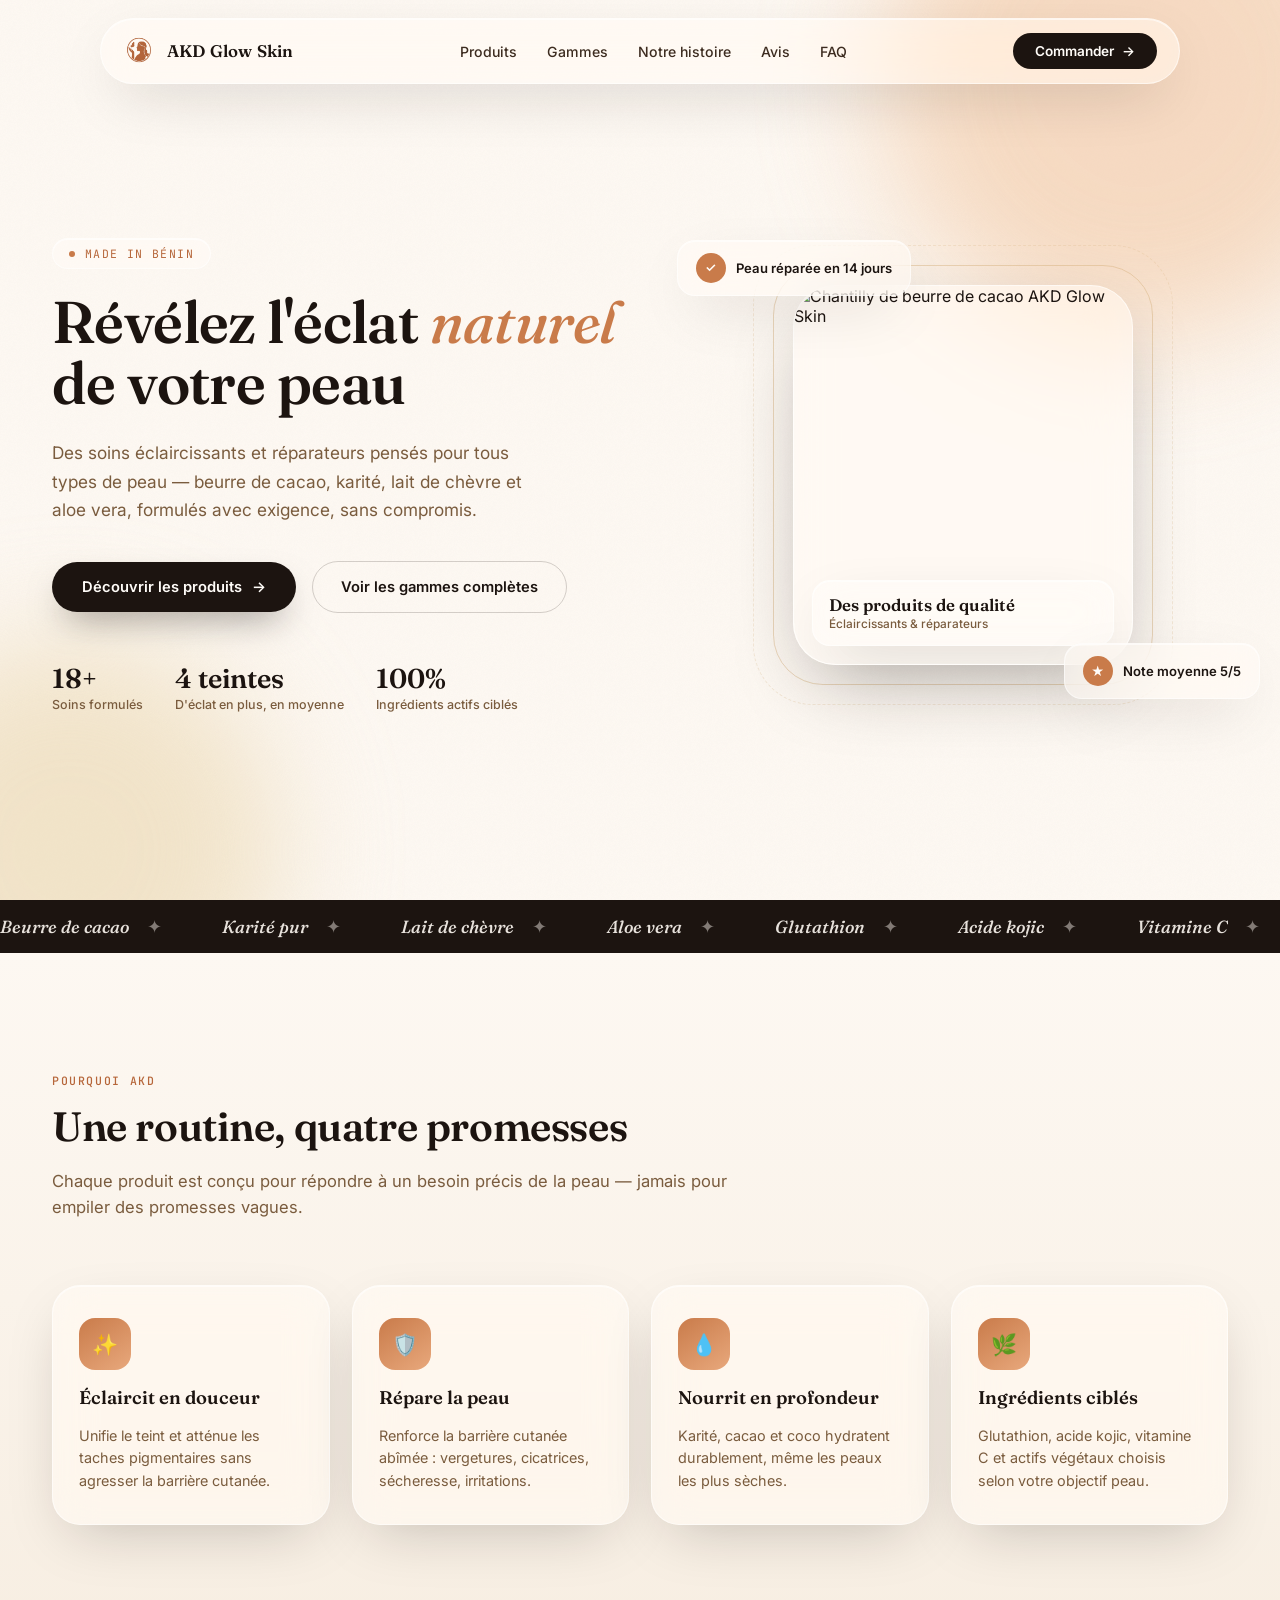
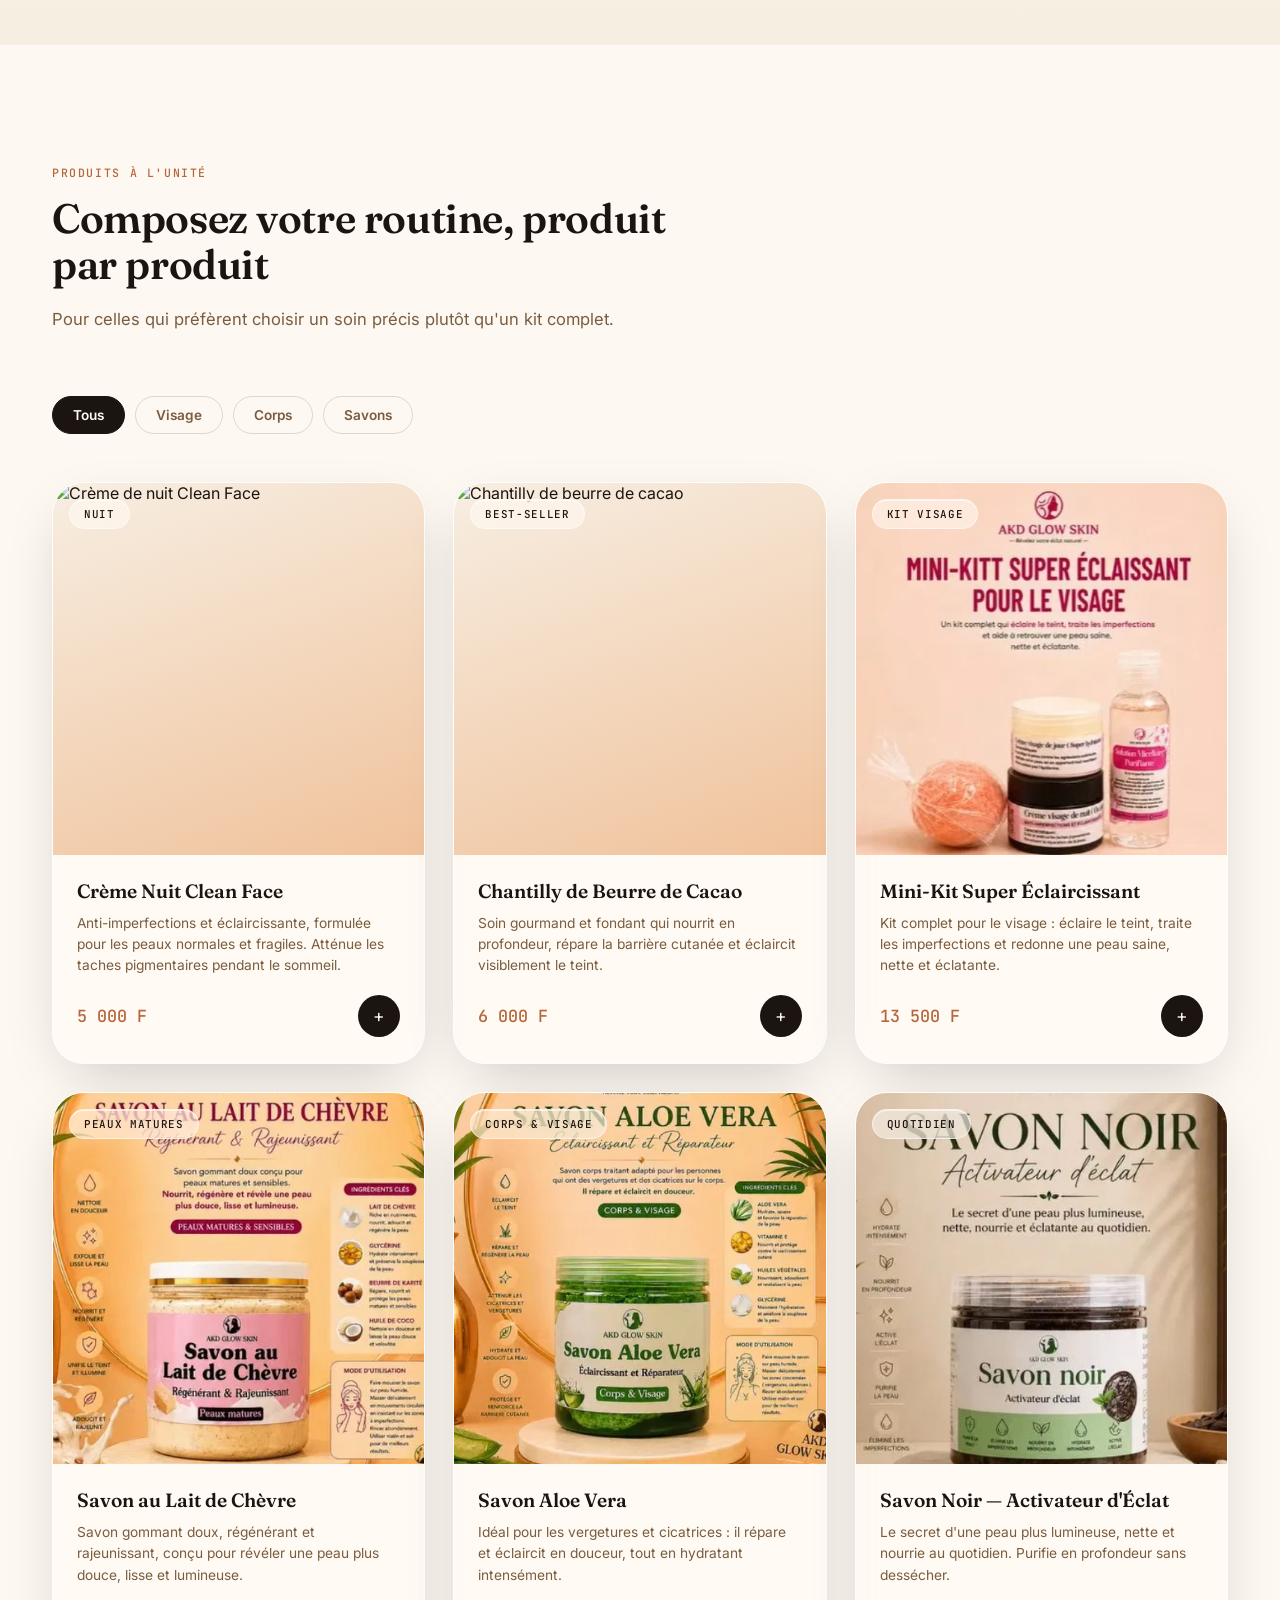
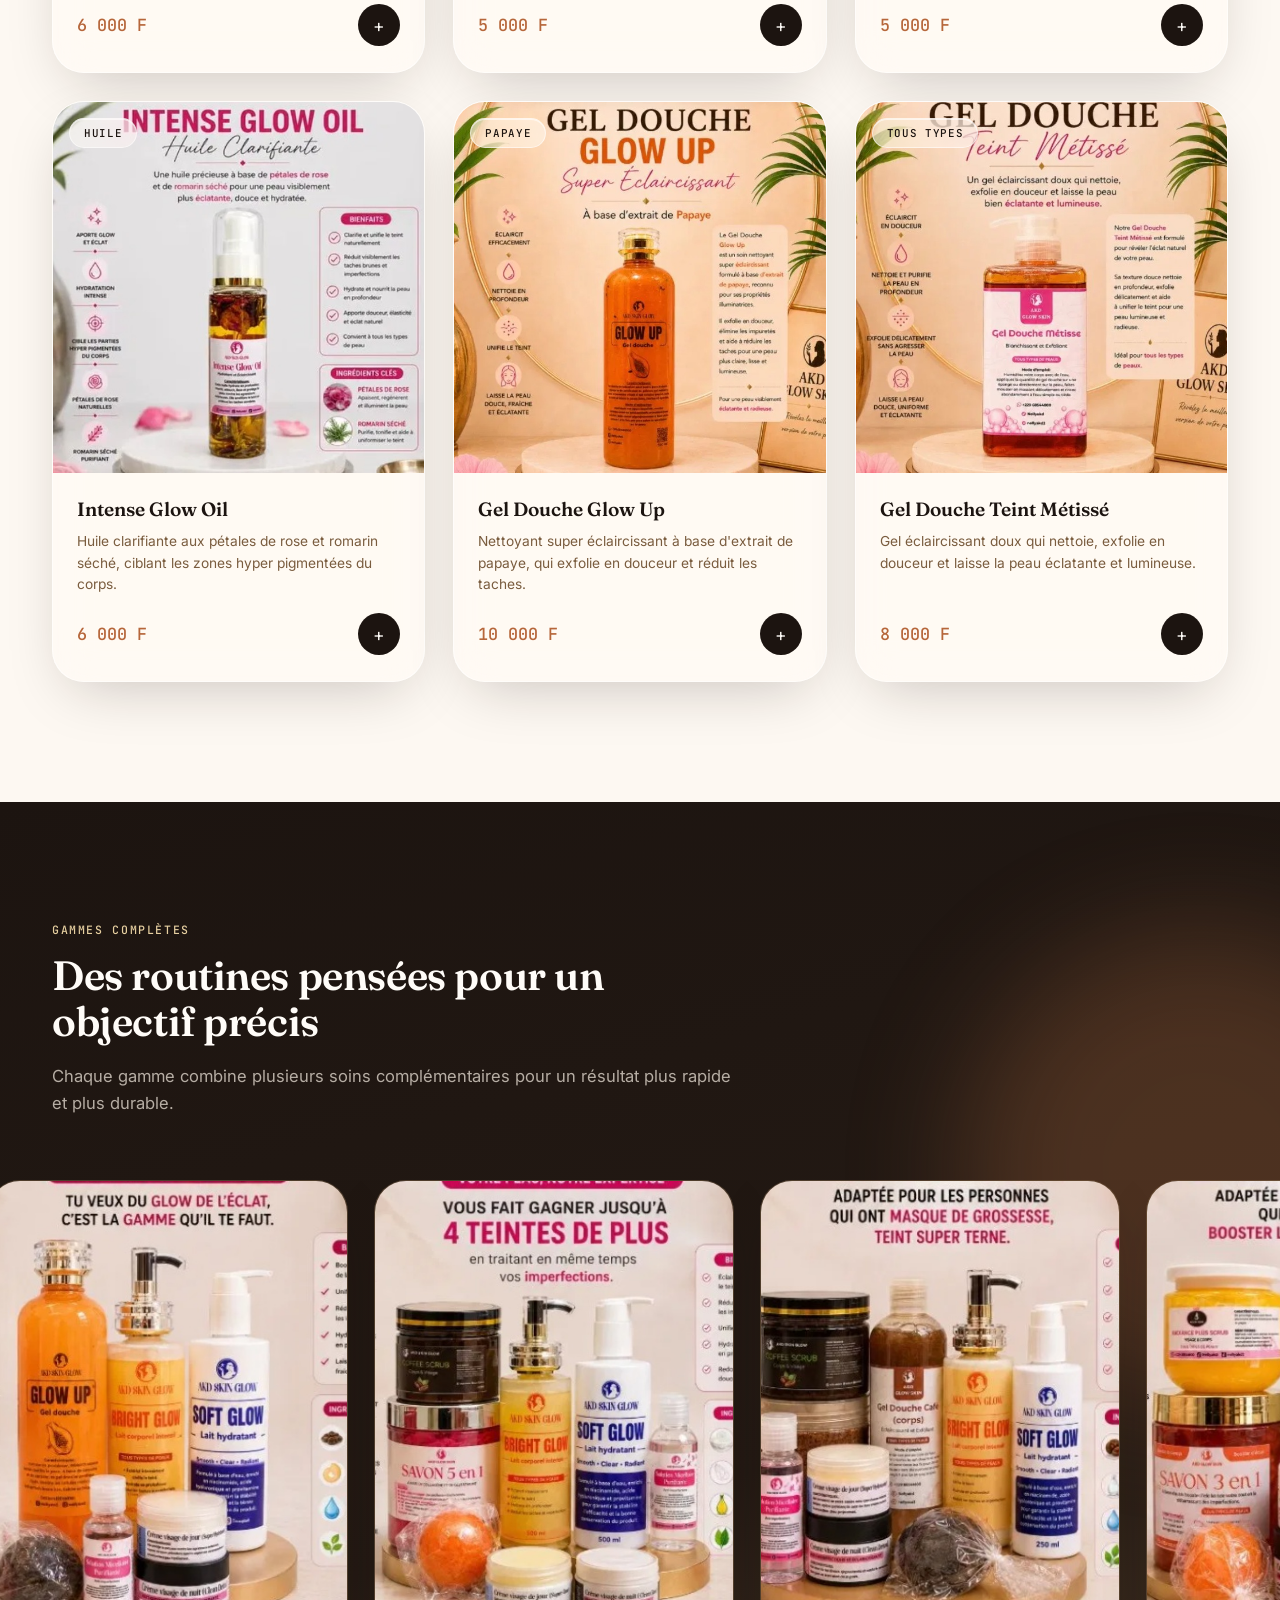
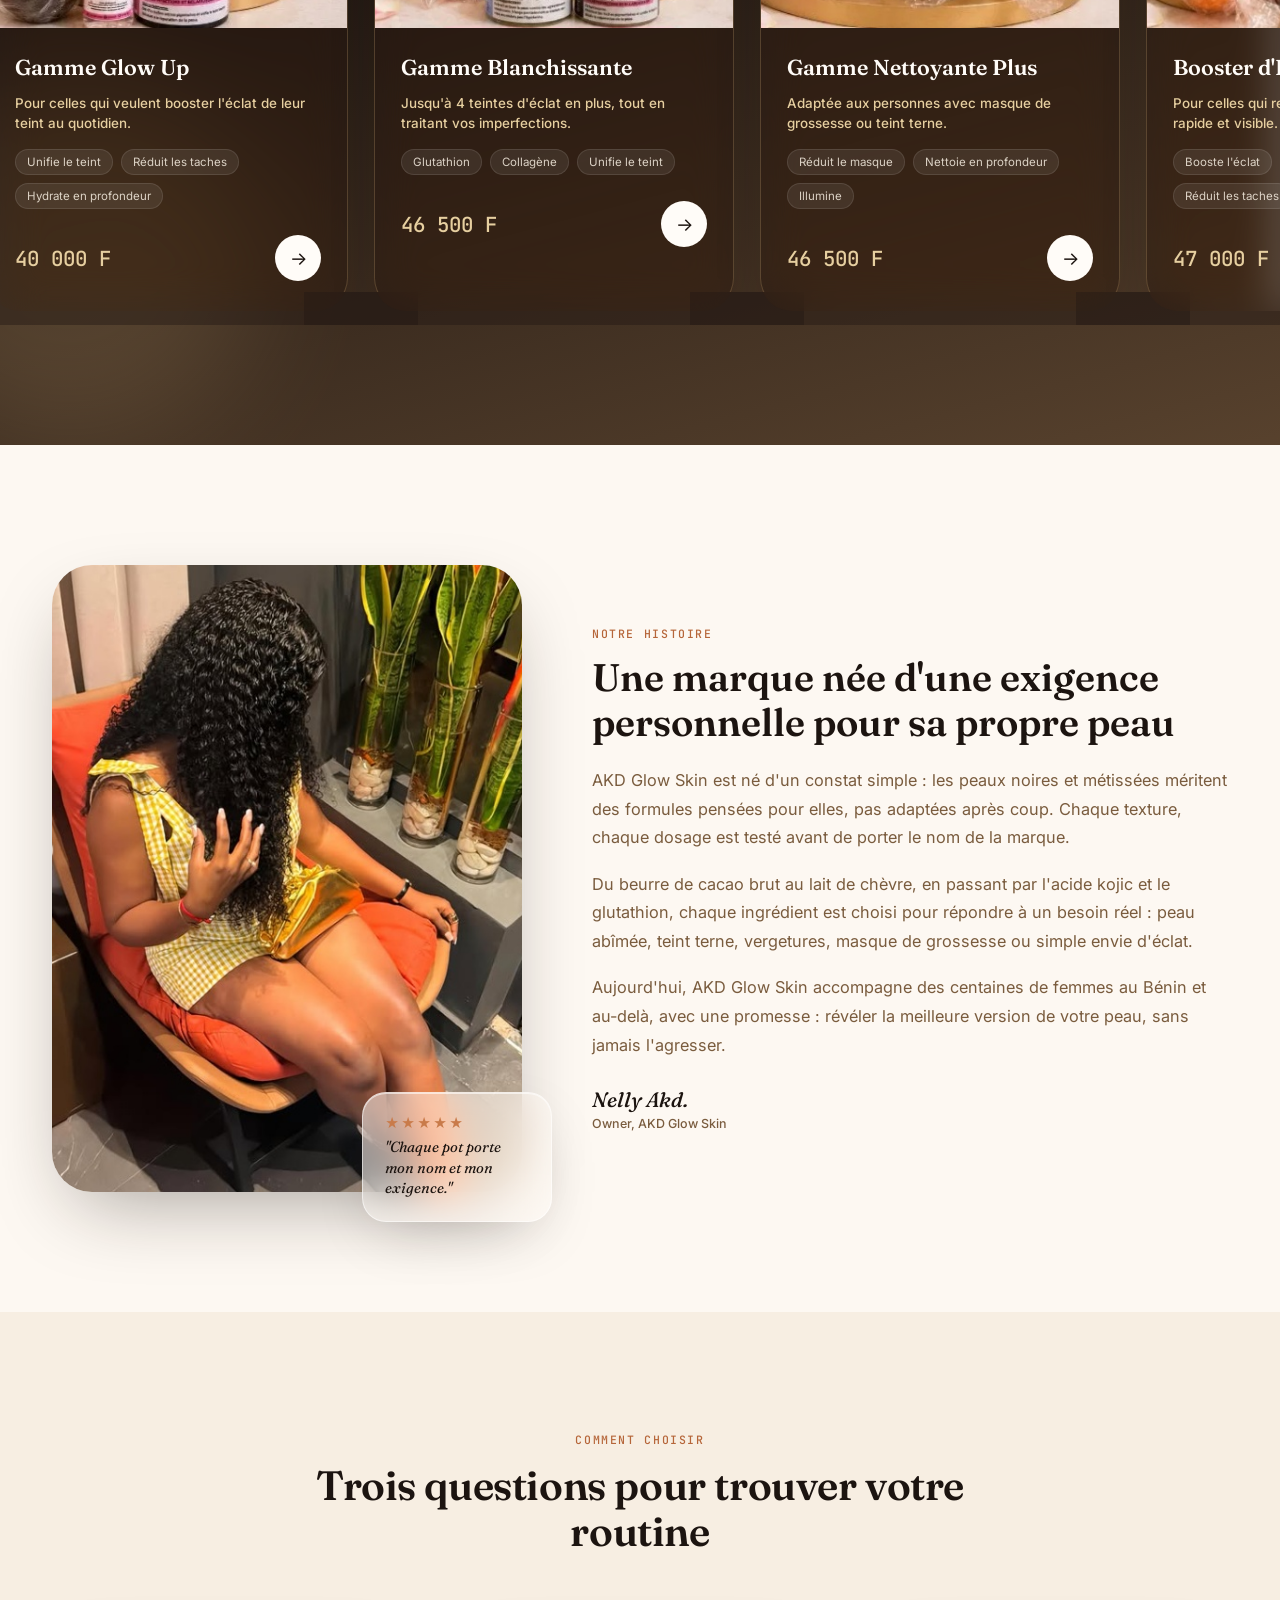
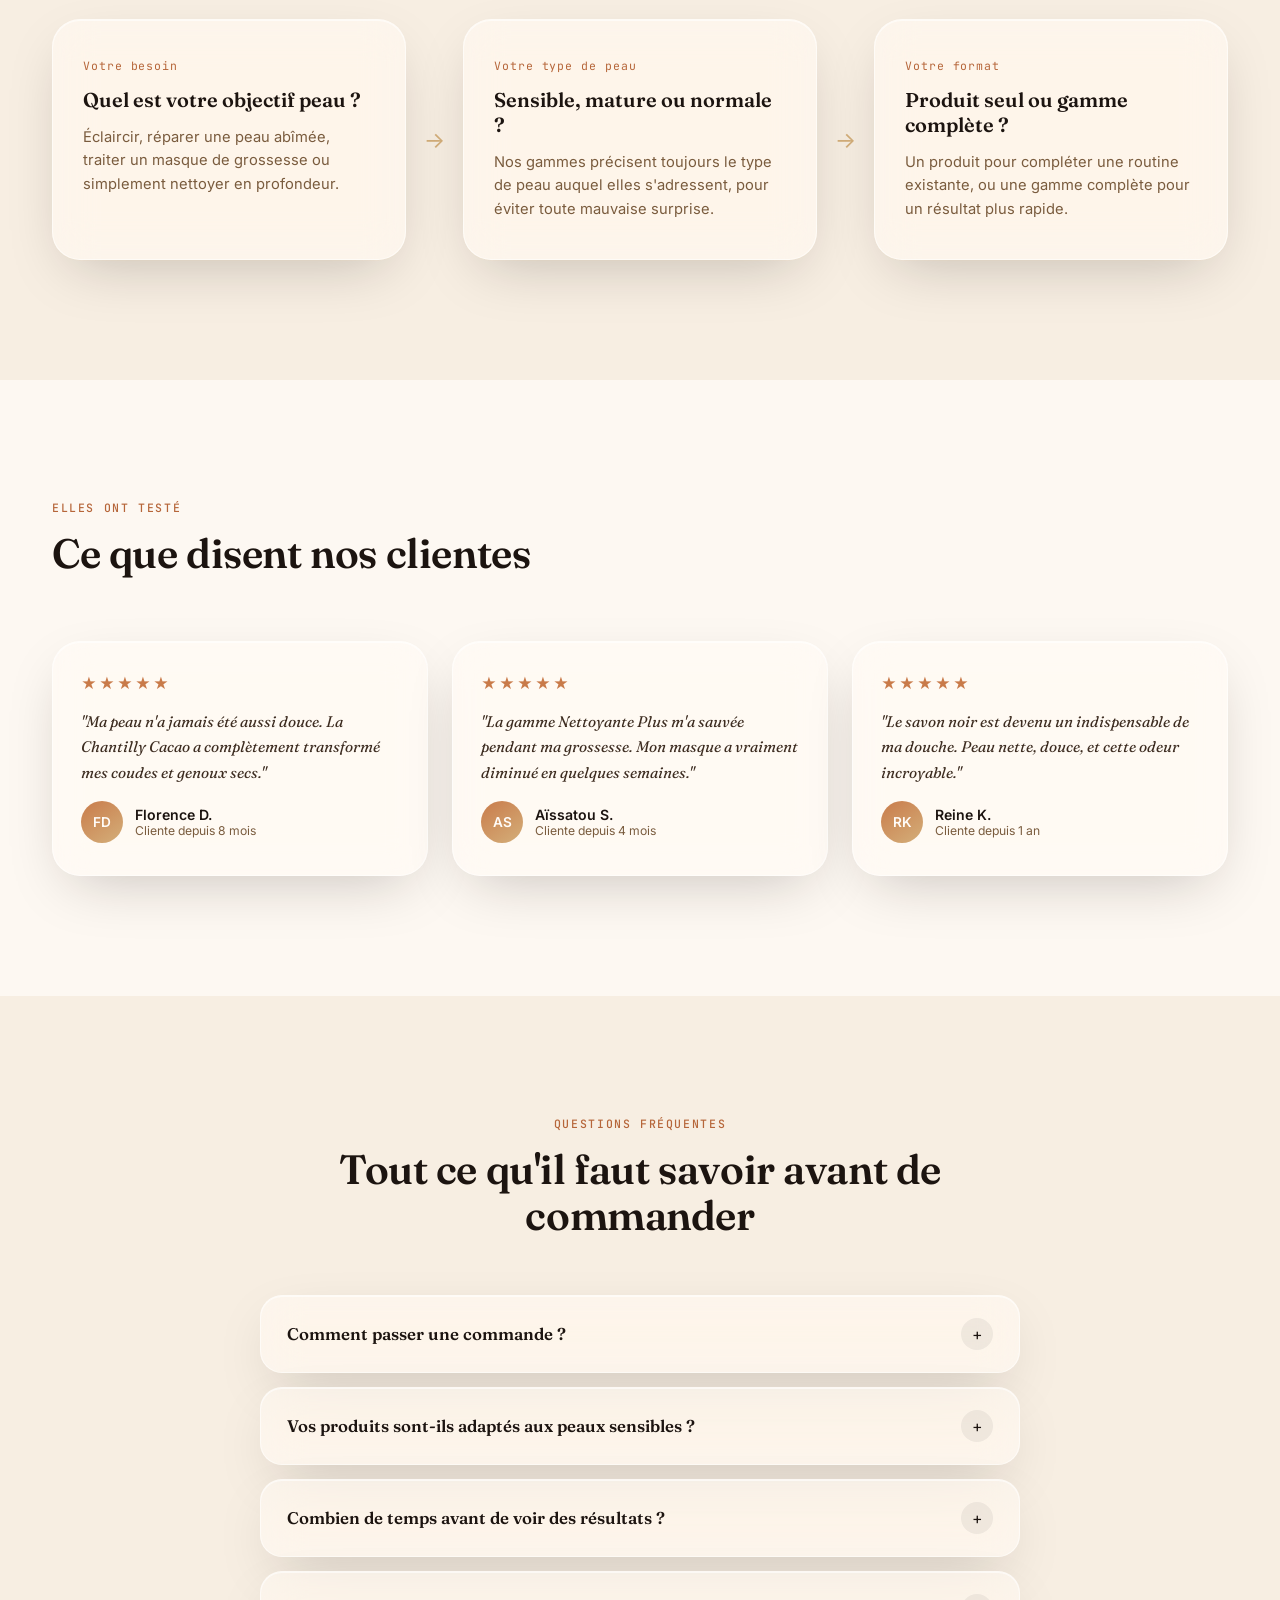
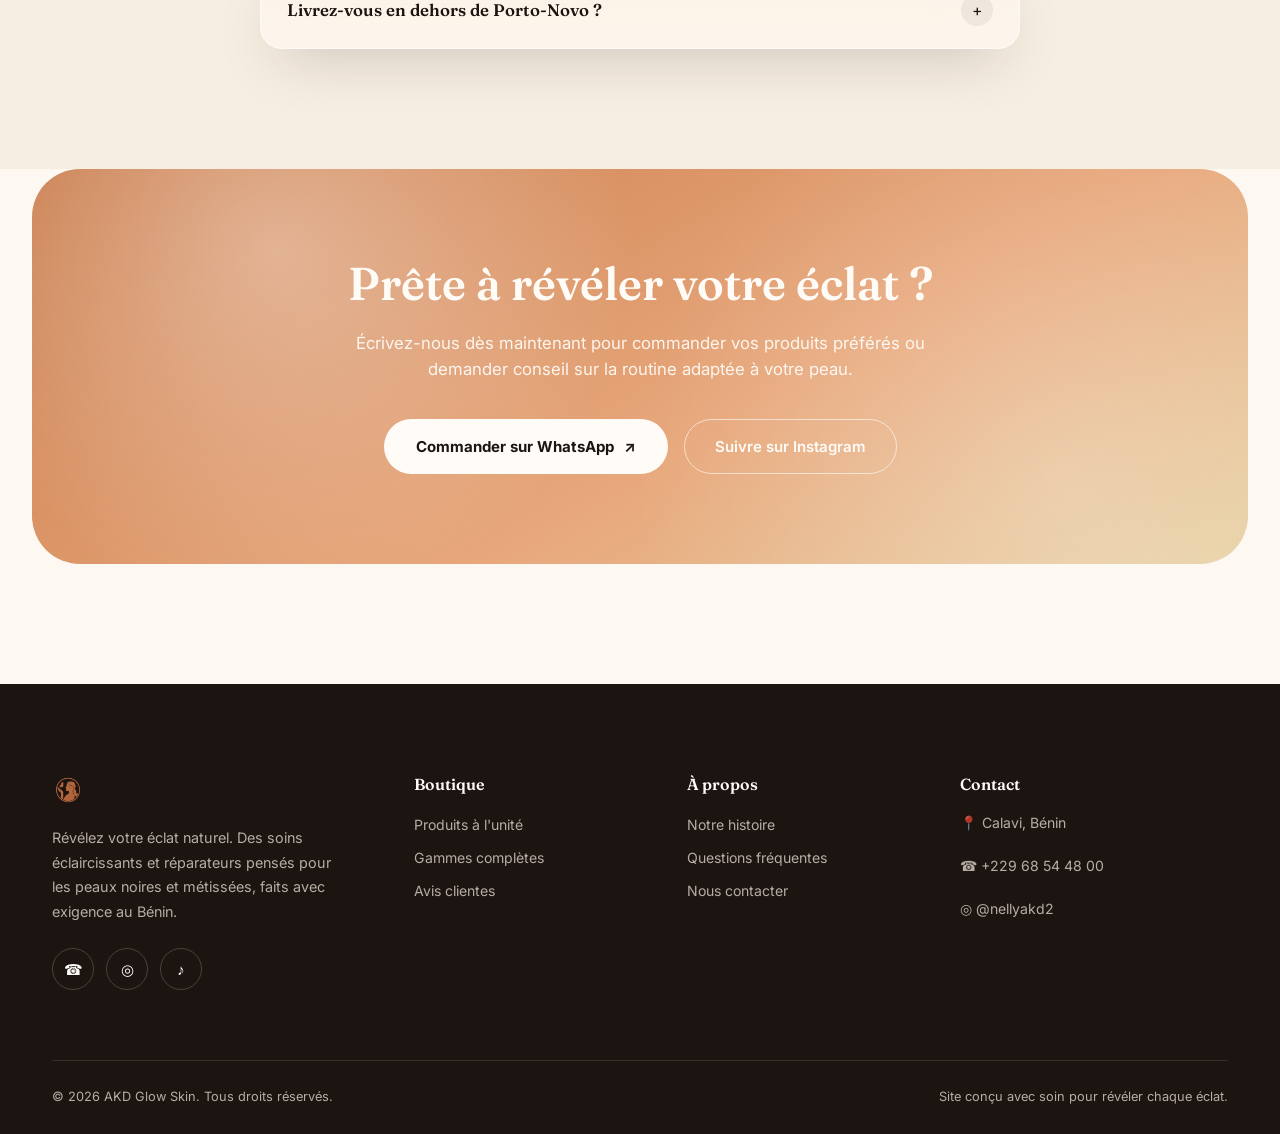
==== index.html @ ab2b5e21 "Update index.html" ====
<!DOCTYPE html>
<html lang="fr">
<head>
<meta charset="UTF-8">
<meta name="viewport" content="width=device-width, initial-scale=1.0">
<title>AKD Glow Skin — Révélez votre éclat naturel</title>
<link rel="icon" type="image/png" href="logo.png">
<meta name="description" content="AKD Glow Skin, soins éclaircissants et réparateurs faits pour les peaux noires et métissées. Savons, crèmes, huiles et gammes complètes.">
<link rel="preconnect" href="https://fonts.googleapis.com">
<link rel="preconnect" href="https://fonts.gstatic.com" crossorigin>
<link href="https://fonts.googleapis.com/css2?family=Fraunces:ital,opsz,wght@0,9..144,300;0,9..144,400;0,9..144,500;0,9..144,600;0,9..144,700;1,9..144,400;1,9..144,500&family=Inter:wght@300;400;500;600;700&family=JetBrains+Mono:wght@400;500&display=swap" rel="stylesheet">
<style>
:root{
  /* ===== Token system — derived from the product world: cacao butter, shea, terracotta jars, gold rims ===== */
  --cacao-950:#1C1410;
  --cacao-900:#241A14;
  --cacao-700:#3D2C20;
  --wood-600:#7A5C3E;
  --shea-50:#FDF8F2;
  --shea-100:#F7EEE2;
  --terracotta-500:#C97B4A;
  --terracotta-600:#B6663A;
  --peach-400:#E8A87C;
  --peach-300:#F0C29B;
  --gold-500:#D4AF7A;
  --gold-300:#E6CFA0;
  --ivory:#FFFCF8;

  --glass-bg: rgba(255,252,248,0.55);
  --glass-bg-dark: rgba(36,26,20,0.45);
  --glass-border: rgba(255,255,255,0.55);
  --glass-border-dark: rgba(212,175,122,0.25);

  --shadow-soft: 0 20px 60px -20px rgba(28,20,16,0.25);
  --shadow-lift: 0 30px 80px -25px rgba(28,20,16,0.4);

  --font-display:'Fraunces', serif;
  --font-body:'Inter', sans-serif;
  --font-mono:'JetBrains Mono', monospace;

  --container: 1240px;
}

*{margin:0;padding:0;box-sizing:border-box;}
html{scroll-behavior:smooth;}
body{
  font-family:var(--font-body);
  background:var(--shea-50);
  color:var(--cacao-950);
  overflow-x:hidden;
  -webkit-font-smoothing:antialiased;
}
img{display:block;max-width:100%;}
a{color:inherit;text-decoration:none;}
button{font-family:inherit;cursor:pointer;border:none;background:none;}
ul{list-style:none;}

::selection{background:var(--terracotta-500);color:var(--ivory);}

/* ===== Reduced motion ===== */
@media (prefers-reduced-motion: reduce){
  *{animation-duration:0.01ms !important; animation-iteration-count:1 !important; transition-duration:0.01ms !important; scroll-behavior:auto !important;}
}

/* ===== Ambient background texture ===== */
.grain-layer{
  position:fixed; inset:0; z-index:0; pointer-events:none; opacity:0.5;
  background-image:url("data:image/svg+xml,%3Csvg xmlns='http://www.w3.org/2000/svg' width='160' height='160'%3E%3Cfilter id='n'%3E%3CfeTurbulence type='fractalNoise' baseFrequency='0.9' numOctaves='2' stitchTiles='stitch'/%3E%3C/filter%3E%3Crect width='100%25' height='100%25' filter='url(%23n)' opacity='0.05'/%3E%3C/svg%3E");
}

.blob{
  position:absolute; border-radius:50%; filter:blur(60px); z-index:0; pointer-events:none;
}

/* ===== Container ===== */
.wrap{max-width:var(--container); margin:0 auto; padding:0 32px;}

/* ===== Glass utility ===== */
.glass{
  background:var(--glass-bg);
  backdrop-filter:blur(20px) saturate(160%);
  -webkit-backdrop-filter:blur(20px) saturate(160%);
  border:1px solid var(--glass-border);
  box-shadow: var(--shadow-soft), inset 0 1px 0 rgba(255,255,255,0.6);
}
.glass-dark{
  background:var(--glass-bg-dark);
  backdrop-filter:blur(20px) saturate(160%);
  -webkit-backdrop-filter:blur(20px) saturate(160%);
  border:1px solid var(--glass-border-dark);
  box-shadow: var(--shadow-soft), inset 0 1px 0 rgba(255,255,255,0.06);
}

/* ============================================= NAV ============================================= */
.nav{
  position:fixed; top:18px; left:50%; transform:translateX(-50%);
  width:min(94%, 1080px); z-index:100;
  display:flex; align-items:center; justify-content:space-between;
  padding:14px 22px; border-radius:100px;
  transition:all .4s ease;
}
.nav-logo{
  display:flex; align-items:center; gap:10px;
  font-family:var(--font-display); font-weight:600; font-size:1.05rem; letter-spacing:.01em;
}
.nav-logo .mark{
  width:34px;height:34px;border-radius:50%;
  background:linear-gradient(145deg,var(--terracotta-500),var(--gold-500));
  display:flex;align-items:center;justify-content:center;
  color:var(--ivory); font-size:.85rem; font-weight:700;
  box-shadow:0 4px 14px -4px rgba(201,123,74,.6);
}
.nav-links{display:flex; gap:30px; align-items:center;}
.nav-links a{
  font-size:.88rem; font-weight:500; color:var(--cacao-700);
  position:relative; padding:4px 0;
  transition:color .25s ease;
}
.nav-links a::after{
  content:''; position:absolute; left:0; bottom:-2px; width:0; height:1.5px;
  background:var(--terracotta-500); transition:width .3s ease;
}
.nav-links a:hover{color:var(--cacao-950);}
.nav-links a:hover::after{width:100%;}
.nav-cta{
  background:var(--cacao-950); color:var(--ivory);
  padding:10px 22px; border-radius:100px; font-size:.85rem; font-weight:600;
  display:flex; align-items:center; gap:8px;
  transition:transform .25s ease, box-shadow .25s ease;
}
.nav-cta:hover{transform:translateY(-2px); box-shadow:0 10px 24px -8px rgba(28,20,16,.5);}
.nav-toggle{display:none;}

@media (max-width:880px){
  .nav-links{display:none;}
  .nav-toggle{display:flex; flex-direction:column; gap:5px; width:22px; padding:4px;}
  .nav-toggle span{height:2px; background:var(--cacao-950); border-radius:2px;}
}

/* ============================================= HERO ============================================= */
.hero{
  position:relative; min-height:100vh; display:flex; align-items:center;
  padding:140px 0 90px;
  overflow:hidden;
}
.hero .blob-1{width:520px;height:520px; background:var(--peach-300); top:-180px; right:-120px; opacity:.55;}
.hero .blob-2{width:420px;height:420px; background:var(--gold-300); bottom:-160px; left:-140px; opacity:.5;}

.hero-grid{
  position:relative; z-index:2;
  display:grid; grid-template-columns:1.05fr .95fr; gap:60px; align-items:center;
  width:100%;
}
.hero-eyebrow{
  display:inline-flex; align-items:center; gap:10px;
  font-family:var(--font-mono); font-size:.72rem; letter-spacing:.12em; text-transform:uppercase;
  color:var(--terracotta-600); margin-bottom:22px;
  padding:7px 16px; border-radius:100px;
}
.hero-eyebrow .dot{width:6px;height:6px;border-radius:50%;background:var(--terracotta-500);}

.hero h1{
  font-family:var(--font-display);
  font-weight:600;
  font-size:clamp(2.6rem, 4.6vw, 4.4rem);
  line-height:1.04;
  letter-spacing:-0.01em;
  color:var(--cacao-950);
  margin-bottom:26px;
}
.hero h1 em{
  font-style:italic; font-weight:500; color:var(--terracotta-500);
  position:relative;
}
.hero-sub{
  font-size:1.08rem; line-height:1.65; color:var(--wood-600);
  max-width:480px; margin-bottom:36px; font-weight:400;
}
.hero-actions{display:flex; gap:16px; align-items:center; flex-wrap:wrap; margin-bottom:48px;}
.btn-primary{
  background:var(--cacao-950); color:var(--ivory);
  padding:16px 30px; border-radius:100px; font-size:.92rem; font-weight:600;
  display:inline-flex; align-items:center; gap:10px;
  transition:transform .3s ease, box-shadow .3s ease, background .3s ease;
  box-shadow:0 16px 36px -14px rgba(28,20,16,.55);
}
.btn-primary:hover{transform:translateY(-3px); background:var(--terracotta-600);}
.btn-ghost{
  padding:16px 28px; border-radius:100px; font-size:.92rem; font-weight:600;
  color:var(--cacao-950); display:inline-flex; align-items:center; gap:8px;
  border:1.5px solid rgba(28,20,16,.18);
  transition:all .3s ease;
}
.btn-ghost:hover{border-color:var(--cacao-950); background:rgba(28,20,16,.04);}

.hero-trust{display:flex; gap:32px; flex-wrap:wrap;}
.trust-item{display:flex; flex-direction:column; gap:2px;}
.trust-item .num{font-family:var(--font-display); font-size:1.7rem; font-weight:600; color:var(--cacao-950);}
.trust-item .lbl{font-size:.78rem; color:var(--wood-600); font-weight:500;}

/* --- Signature visual: the open jar --- */
.hero-visual{position:relative; display:flex; justify-content:center; align-items:center; height:560px;}
.jar-ring{
  position:absolute; width:380px; height:420px; border-radius:50px;
  border:1px solid rgba(212,175,122,.45);
}
.jar-ring.r2{width:420px;height:460px; border-radius:60px; border-style:dashed; opacity:.5; animation:spin 60s linear infinite;}

.jar-card{
  position:relative; width:340px; height:380px; border-radius:42px;
  overflow:hidden;
  display:flex; align-items:flex-end; justify-content:center;
  box-shadow:var(--shadow-lift);
  border:1px solid rgba(255,255,255,.6);
}
.jar-card img{
  position:absolute;
  top:0; left:0;
  width:100%; height:100%;
  object-fit:cover;
  object-position:center 40%;
}
.jar-card .jar-card::after{
  content:'';
  position:absolute; inset:0;
  background:linear-gradient(180deg, rgba(255,255,255,.12), rgba(255,255,255,0) 35%, rgba(0,0,0,.08));
  pointer-events:none;
}
.jar-label{
  position:absolute; bottom:18px; left:18px; right:18px;
  padding:14px 16px; border-radius:18px;
  display:flex; flex-direction:column; gap:2px;
}
.jar-label .name{font-family:var(--font-display); font-weight:600; font-size:1.05rem; color:var(--cacao-950);}
.jar-label .tag{font-size:.74rem; color:var(--wood-600); font-weight:500;}

.float-chip{
  position:absolute; padding:12px 18px; border-radius:18px;
  display:flex; align-items:center; gap:10px;
  font-size:.82rem; font-weight:600; color:var(--cacao-950);
  animation:float 5s ease-in-out infinite;
}
.float-chip.c1{top:8%; left:-4%; animation-delay:.2s;}
.float-chip.c2{bottom:10%; right:-6%; animation-delay:1.1s;}
.float-chip .ico{width:30px;height:30px;border-radius:50%; display:flex;align-items:center;justify-content:center; background:var(--terracotta-500); color:var(--ivory); font-size:.8rem;}
@keyframes float{0%,100%{transform:translateY(0);} 50%{transform:translateY(-12px);}}

@media (max-width:980px){
  .hero-grid{grid-template-columns:1fr; text-align:center;}
  .hero-sub{margin-left:auto;margin-right:auto;}
  .hero-actions{justify-content:center;}
  .hero-trust{justify-content:center;}
  .hero-visual{height:440px; margin-top:20px;}
  .jar-card{width:280px;height:360px;}
  .float-chip{display:none;}
}

/* ============================================= MARQUEE ============================================= */
.marquee-strip{
  background:var(--cacao-950); color:var(--shea-50);
  padding:16px 0; overflow:hidden; position:relative; z-index:2;
}
.marquee-track{display:flex; gap:60px; white-space:nowrap; animation:scrollX 28s linear infinite;}
.marquee-track span{font-family:var(--font-display); font-style:italic; font-size:1.1rem; font-weight:500; opacity:.9; display:flex; align-items:center; gap:18px;}
.marquee-track span::after{content:'✦'; opacity:.5; font-style:normal;}
@keyframes scrollX{from{transform:translateX(0);} to{transform:translateX(-50%);}}

/* ============================================= SECTION GENERIC ============================================= */
section{position:relative; padding:120px 0; z-index:1;}
.section-head{max-width:680px; margin-bottom:64px;}
.section-eyebrow{
  font-family:var(--font-mono); font-size:.72rem; letter-spacing:.14em; text-transform:uppercase;
  color:var(--terracotta-600); font-weight:500; margin-bottom:16px; display:block;
}
.section-head h2{
  font-family:var(--font-display); font-weight:600; font-size:clamp(2rem, 3.2vw, 2.8rem);
  line-height:1.12; letter-spacing:-0.01em; color:var(--cacao-950);
}
.section-head p{margin-top:18px; font-size:1.04rem; color:var(--wood-600); line-height:1.6;}
.section-head.center{margin-left:auto; margin-right:auto; text-align:center;}

/* ============================================= BENEFITS ============================================= */
.benefits-section{background:linear-gradient(180deg, var(--shea-50), var(--shea-100));}
.benefits-grid{display:grid; grid-template-columns:repeat(4,1fr); gap:22px;}
.benefit-card{
  padding:32px 26px; border-radius:28px;
  display:flex; flex-direction:column; gap:16px;
  transition:transform .35s ease, box-shadow .35s ease;
}
.benefit-card:hover{transform:translateY(-6px);}
.benefit-ico{
  width:52px;height:52px;border-radius:16px;
  display:flex;align-items:center;justify-content:center;
  background:linear-gradient(145deg,var(--terracotta-500),var(--peach-400));
  color:var(--ivory); font-size:1.3rem;
}
.benefit-card h3{font-family:var(--font-display); font-size:1.15rem; font-weight:600; color:var(--cacao-950);}
.benefit-card p{font-size:.9rem; color:var(--wood-600); line-height:1.55;}

@media (max-width:980px){.benefits-grid{grid-template-columns:repeat(2,1fr);}}
@media (max-width:560px){.benefits-grid{grid-template-columns:1fr;}}

/* ============================================= PRODUCTS ============================================= */
.products-section{background:var(--shea-50);}
.filter-row{display:flex; gap:10px; margin-bottom:48px; flex-wrap:wrap;}
.filter-chip{
  padding:10px 20px; border-radius:100px; font-size:.85rem; font-weight:600;
  border:1.5px solid rgba(28,20,16,.14); color:var(--wood-600);
  transition:all .25s ease;
}
.filter-chip.active{background:var(--cacao-950); color:var(--ivory); border-color:var(--cacao-950);}
.filter-chip:hover{border-color:var(--cacao-950);}

.product-grid{display:grid; grid-template-columns:repeat(3,1fr); gap:28px;}
.product-card{
  border-radius:32px; overflow:hidden; position:relative;
  display:flex; flex-direction:column;
  transition:transform .4s cubic-bezier(.22,1,.36,1), box-shadow .4s ease;
}
.product-card:hover{transform:translateY(-8px);}
.product-media{
  position:relative; aspect-ratio:1/1; overflow:hidden;
  background:linear-gradient(160deg,var(--shea-100),var(--peach-300));
}
.product-media img{width:100%;height:100%;object-fit:cover; transition:transform .6s ease;}
.product-card:hover .product-media img{transform:scale(1.07);}
.product-badge{
  position:absolute; top:16px; left:16px; padding:7px 14px; border-radius:100px;
  font-family:var(--font-mono); font-size:.68rem; letter-spacing:.06em; text-transform:uppercase;
  font-weight:500; color:var(--cacao-950);
}
.product-body{padding:24px 24px 26px; display:flex; flex-direction:column; gap:10px; flex:1;}
.product-body h3{font-family:var(--font-display); font-size:1.2rem; font-weight:600; color:var(--cacao-950);}
.product-body .desc{font-size:.86rem; color:var(--wood-600); line-height:1.55; flex:1;}
.product-foot{display:flex; align-items:center; justify-content:space-between; margin-top:8px;}
.price{font-family:var(--font-mono); font-weight:500; font-size:1.05rem; color:var(--terracotta-600);}
.add-btn{
  width:42px;height:42px;border-radius:50%;
  background:var(--cacao-950); color:var(--ivory);
  display:flex;align-items:center;justify-content:center; font-size:1.1rem;
  transition:all .3s ease;
}
.add-btn:hover{background:var(--terracotta-500); transform:rotate(90deg);}

@media (max-width:980px){.product-grid{grid-template-columns:repeat(2,1fr);}}
@media (max-width:620px){.product-grid{grid-template-columns:1fr;}}

/* ============================================= GAMMES / BUNDLES ============================================= */
.bundles-section{
  background:linear-gradient(165deg, var(--cacao-950) 0%, var(--cacao-900) 55%, var(--wood-600) 130%);
  color:var(--shea-50);
}
.bundles-section .blob-3{width:480px;height:480px;background:var(--terracotta-500); top:10%; right:-160px; opacity:.25;}
.bundles-section .blob-4{width:380px;height:380px;background:var(--gold-500); bottom:0%; left:-120px; opacity:.18;}
.bundles-section .section-eyebrow{color:var(--gold-300);}
.bundles-section .section-head h2{color:var(--ivory);}
.bundles-section .section-head p{color:rgba(247,238,226,.7);}

.bundle-scroller{
  display:flex; gap:26px; overflow-x:auto; padding-bottom:14px; scroll-snap-type:x mandatory;
  margin:0 -32px; padding-left:32px; padding-right:32px;
}
.bundle-scroller::-webkit-scrollbar{height:6px;}
.bundle-scroller::-webkit-scrollbar-thumb{background:rgba(255,255,255,.2); border-radius:10px;}

.bundle-card{
  flex:0 0 360px; scroll-snap-align:start;
  border-radius:32px; overflow:hidden;
  display:flex; flex-direction:column;
  position:relative;
}
.bundle-media{aspect-ratio:4/5; overflow:hidden; position:relative;}
.bundle-media img{width:100%;height:100%;object-fit:cover;}
.bundle-tag{
  position:absolute; top:18px; left:18px; padding:8px 16px; border-radius:100px;
  font-size:.7rem; font-weight:700; letter-spacing:.04em; text-transform:uppercase;
  background:var(--terracotta-500); color:var(--ivory);
}
.bundle-body{padding:26px 26px 28px; display:flex; flex-direction:column; gap:12px; flex:1;}
.bundle-body h3{font-family:var(--font-display); font-size:1.35rem; font-weight:600; color:var(--ivory);}
.bundle-body .for-who{font-size:.84rem; color:var(--gold-300); font-weight:500; line-height:1.5;}
.bundle-perks{display:flex; flex-wrap:wrap; gap:8px; margin-top:4px;}
.bundle-perks span{
  font-size:.72rem; padding:5px 11px; border-radius:100px;
  background:rgba(255,255,255,.08); color:rgba(247,238,226,.85);
  border:1px solid rgba(255,255,255,.1);
}
.bundle-foot{display:flex; align-items:center; justify-content:space-between; margin-top:14px;}
.bundle-price{font-family:var(--font-mono); font-size:1.3rem; font-weight:500; color:var(--gold-300);}
.bundle-cta{
  width:46px;height:46px;border-radius:50%; background:var(--ivory); color:var(--cacao-950);
  display:flex;align-items:center;justify-content:center; font-size:1.15rem;
  transition:transform .3s ease;
}
.bundle-cta:hover{transform:scale(1.1) rotate(45deg);}

/* ============================================= FOUNDER ============================================= */
.founder-section{background:var(--shea-50);}
.founder-grid{display:grid; grid-template-columns:.85fr 1.15fr; gap:70px; align-items:center;}
.founder-portrait{position:relative;}
.founder-img-wrap{
  position:relative; border-radius:40px; overflow:hidden;
  aspect-ratio:3/4;
  box-shadow:var(--shadow-lift);
}
.founder-img-wrap img{width:100%;height:100%;object-fit:cover;}
.founder-quote-chip{
  position:absolute; bottom:-30px; right:-30px; width:190px; padding:22px;
  border-radius:24px;
}
.founder-quote-chip .stars{color:var(--terracotta-500); font-size:.85rem; margin-bottom:6px; letter-spacing:2px;}
.founder-quote-chip p{font-family:var(--font-display); font-style:italic; font-size:.92rem; line-height:1.4; color:var(--cacao-950);}

.founder-content .section-eyebrow{margin-bottom:14px;}
.founder-content h2{
  font-family:var(--font-display); font-weight:600; font-size:clamp(1.9rem,3vw,2.5rem);
  line-height:1.16; color:var(--cacao-950); margin-bottom:22px;
}
.founder-content p{font-size:1.02rem; line-height:1.75; color:var(--wood-600); margin-bottom:18px;}
.founder-signature{
  margin-top:28px; font-family:var(--font-display); font-style:italic; font-size:1.3rem;
  color:var(--cacao-950); font-weight:500;
}
.founder-signature span{display:block; font-family:var(--font-body); font-style:normal; font-size:.78rem; color:var(--wood-600); margin-top:4px; font-weight:500;}

@media (max-width:900px){
  .founder-grid{grid-template-columns:1fr; gap:50px;}
  .founder-quote-chip{position:static; width:auto; margin-top:20px;}
}

/* ============================================= PROCESS / HOW TO CHOOSE ============================================= */
.process-section{background:var(--shea-100);}
.process-grid{display:grid; grid-template-columns:repeat(3,1fr); gap:0; position:relative;}
.process-step{
  padding:38px 30px; border-radius:28px; position:relative;
  display:flex; flex-direction:column; gap:14px;
}
.process-step .step-label{
  font-family:var(--font-mono); font-size:.72rem; color:var(--terracotta-600); letter-spacing:.08em;
}
.process-step h3{font-family:var(--font-display); font-size:1.25rem; font-weight:600; color:var(--cacao-950);}
.process-step p{font-size:.92rem; color:var(--wood-600); line-height:1.6;}
.process-connector{
  display:flex; align-items:center; justify-content:center; color:var(--gold-500); font-size:1.4rem;
}
@media (max-width:900px){
  .process-grid{grid-template-columns:1fr; gap:18px;}
  .process-connector{display:none;}
}
.process-row{display:grid; grid-template-columns:1fr auto 1fr auto 1fr; gap:18px; align-items:stretch;}
@media (max-width:900px){.process-row{grid-template-columns:1fr;}}

/* ============================================= TESTIMONIALS ============================================= */
.testimonial-section{background:var(--shea-50);}
.testi-grid{display:grid; grid-template-columns:repeat(3,1fr); gap:24px;}
.testi-card{padding:32px 28px; border-radius:28px; display:flex; flex-direction:column; gap:16px;}
.testi-stars{color:var(--terracotta-500); font-size:.95rem; letter-spacing:2px;}
.testi-card p{font-size:.96rem; line-height:1.65; color:var(--cacao-700); font-style:italic; font-family:var(--font-display); font-weight:400;}
.testi-author{display:flex; align-items:center; gap:12px; margin-top:auto;}
.testi-avatar{width:42px;height:42px;border-radius:50%; background:linear-gradient(145deg,var(--terracotta-500),var(--gold-500)); display:flex;align-items:center;justify-content:center; color:var(--ivory); font-weight:600; font-size:.85rem;}
.testi-author .name{font-size:.88rem; font-weight:600; color:var(--cacao-950);}
.testi-author .role{font-size:.76rem; color:var(--wood-600);}

@media (max-width:900px){.testi-grid{grid-template-columns:1fr;}}

/* ============================================= FAQ ============================================= */
.faq-section{background:var(--shea-100);}
.faq-list{max-width:760px; margin:0 auto; display:flex; flex-direction:column; gap:14px;}
.faq-item{border-radius:22px; overflow:hidden;}
.faq-q{
  padding:22px 26px; display:flex; align-items:center; justify-content:space-between;
  cursor:pointer; gap:20px;
}
.faq-q h4{font-family:var(--font-display); font-size:1.05rem; font-weight:600; color:var(--cacao-950);}
.faq-icon{
  width:32px;height:32px;border-radius:50%; flex-shrink:0;
  display:flex;align-items:center;justify-content:center;
  background:rgba(28,20,16,.06); color:var(--cacao-950); font-size:1rem;
  transition:transform .35s ease;
}
.faq-item.open .faq-icon{transform:rotate(45deg); background:var(--terracotta-500); color:var(--ivory);}
.faq-a{
  max-height:0; overflow:hidden; transition:max-height .4s ease;
}
.faq-a-inner{padding:0 26px 24px; font-size:.92rem; color:var(--wood-600); line-height:1.65;}
.faq-item.open .faq-a{max-height:300px;}

/* ============================================= CTA BAND ============================================= */
.cta-band{
  margin:0 32px; border-radius:48px; padding:90px 60px;
  background:linear-gradient(150deg, var(--terracotta-500), var(--peach-400) 60%, var(--gold-300));
  position:relative; overflow:hidden; text-align:center;
}
.cta-band::before{
  content:''; position:absolute; inset:0;
  background-image:radial-gradient(circle at 20% 20%, rgba(255,255,255,.35), transparent 35%), radial-gradient(circle at 85% 80%, rgba(255,255,255,.25), transparent 40%);
}
.cta-band-content{position:relative; z-index:1; max-width:620px; margin:0 auto;}
.cta-band h2{
  font-family:var(--font-display); font-weight:600; color:var(--ivory);
  font-size:clamp(2rem,3.6vw,3rem); line-height:1.1; margin-bottom:20px;
}
.cta-band p{color:rgba(255,252,248,.92); font-size:1.05rem; margin-bottom:36px; line-height:1.6;}
.cta-actions{display:flex; gap:16px; justify-content:center; flex-wrap:wrap;}
.btn-light{
  background:var(--ivory); color:var(--cacao-950); padding:17px 32px; border-radius:100px;
  font-weight:700; font-size:.94rem; display:inline-flex; align-items:center; gap:10px;
  transition:transform .3s ease;
}
.btn-light:hover{transform:translateY(-3px);}
.btn-outline-light{
  border:1.5px solid rgba(255,255,255,.6); color:var(--ivory); padding:17px 30px; border-radius:100px;
  font-weight:600; font-size:.94rem; display:inline-flex; align-items:center; gap:10px;
  transition:all .3s ease;
}
.btn-outline-light:hover{background:rgba(255,255,255,.15);}

@media (max-width:700px){.cta-band{margin:0 16px; padding:60px 28px;}}

/* ============================================= FOOTER ============================================= */
footer{background:var(--cacao-950); color:rgba(247,238,226,.7); padding:90px 0 30px; position:relative; overflow:hidden;}
.footer-grid{display:grid; grid-template-columns:1.4fr 1fr 1fr 1.2fr; gap:50px; margin-bottom:70px;}
.footer-brand .nav-logo{color:var(--ivory); margin-bottom:18px;}
.footer-brand p{font-size:.9rem; line-height:1.7; max-width:300px; margin-bottom:24px;}
.footer-social{display:flex; gap:12px;}
.footer-social a{
  width:42px;height:42px;border-radius:50%; display:flex; align-items:center; justify-content:center;
  border:1px solid rgba(247,238,226,.2); font-size:.95rem; color:var(--ivory);
  transition:all .3s ease;
}
.footer-social a:hover{background:var(--terracotta-500); border-color:var(--terracotta-500); transform:translateY(-3px);}
.footer-col h4{font-family:var(--font-display); color:var(--ivory); font-size:1rem; font-weight:600; margin-bottom:20px;}
.footer-col ul{display:flex; flex-direction:column; gap:13px;}
.footer-col a{font-size:.88rem; transition:color .25s ease;}
.footer-col a:hover{color:var(--ivory);}
.footer-contact li{display:flex; gap:10px; font-size:.88rem; align-items:flex-start; margin-bottom:13px;}
.footer-bottom{
  border-top:1px solid rgba(247,238,226,.12); padding-top:28px;
  display:flex; justify-content:space-between; align-items:center; flex-wrap:wrap; gap:14px;
  font-size:.8rem;
}
@media (max-width:900px){
  .footer-grid{grid-template-columns:1fr 1fr; gap:40px;}
}
@media (max-width:560px){
  .footer-grid{grid-template-columns:1fr;}
}

/* ============================================= REVEAL ON SCROLL ============================================= */
.reveal{opacity:0; transform:translateY(28px); transition:opacity .8s ease, transform .8s ease;}
.reveal.in{opacity:1; transform:translateY(0);}

/* ============================================= MOBILE MENU ============================================= */
.mobile-menu{
  position:fixed; inset:0; background:var(--cacao-950); z-index:200;
  display:flex; flex-direction:column; justify-content:center; align-items:center; gap:30px;
  transform:translateY(-100%); transition:transform .45s cubic-bezier(.22,1,.36,1);
}
.mobile-menu.open{transform:translateY(0);}
.mobile-menu a{font-family:var(--font-display); font-size:1.7rem; color:var(--ivory); font-weight:500;}
.mobile-close{position:absolute; top:30px; right:30px; color:var(--ivory); font-size:1.6rem; width:44px; height:44px; display:flex; align-items:center; justify-content:center;}

/* Focus visibility */
a:focus-visible, button:focus-visible{outline:2px solid var(--terracotta-500); outline-offset:3px; border-radius:8px;}

.logo-img{
  width:34px;
  height:34px;
  object-fit:contain;
  border-radius:50%;
}

@media (max-width:980px){
  .float-chip{
    position:static;
    display:inline-flex;
    margin:8px 6px 0;
    animation:none;
  }
  .hero-visual{
    flex-direction:column;
    gap:14px;
    height:auto;
    padding-bottom:20px;
  }
}
</style>
</head>
<body>

<div class="grain-layer"></div>

<!-- ============================================= NAV ============================================= -->
<nav class="nav glass">
  <a href="#top" class="nav-logo">
    <img src="logo.png" alt="AKD Glow Skin" class="logo-img">
    AKD Glow Skin
  </a>
  <div class="nav-links">
    <a href="#produits">Produits</a>
    <a href="#gammes">Gammes</a>
    <a href="#fondatrice">Notre histoire</a>
    <a href="#avis">Avis</a>
    <a href="#faq">FAQ</a>
  </div>
  <a href="#contact" class="nav-cta">Commander <span>→</span></a>
  <button class="nav-toggle" id="navToggle" aria-label="Ouvrir le menu">
    <span></span><span></span><span></span>
  </button>
</nav>

<div class="mobile-menu" id="mobileMenu">
  <button class="mobile-close" id="mobileClose" aria-label="Fermer le menu">✕</button>
  <a href="#produits">Produits</a>
  <a href="#gammes">Gammes</a>
  <a href="#fondatrice">Notre histoire</a>
  <a href="#avis">Avis</a>
  <a href="#faq">FAQ</a>
  <a href="#contact">Commander</a>
</div>

<!-- ============================================= HERO ============================================= -->
<section class="hero" id="top">
  <div class="blob blob-1"></div>
  <div class="blob blob-2"></div>
  <div class="wrap hero-grid">
    <div class="hero-text">
      <span class="hero-eyebrow glass"><span class="dot"></span> Made in Bénin</span>
      <h1>Révélez l'éclat <em>naturel</em><br> de votre peau</h1>
      <p class="hero-sub">Des soins éclaircissants et réparateurs pensés pour tous types de peau — beurre de cacao, karité, lait de chèvre et aloe vera, formulés avec exigence, sans compromis.</p>
      <div class="hero-actions">
        <a href="#produits" class="btn-primary">Découvrir les produits <span>→</span></a>
        <a href="#gammes" class="btn-ghost">Voir les gammes complètes</a>
      </div>
      <div class="hero-trust">
        <div class="trust-item"><span class="num">18+</span><span class="lbl">Soins formulés</span></div>
        <div class="trust-item"><span class="num">4 teintes</span><span class="lbl">D'éclat en plus, en moyenne</span></div>
        <div class="trust-item"><span class="num">100%</span><span class="lbl">Ingrédients actifs ciblés</span></div>
      </div>
    </div>
    <div class="hero-visual">
      <div class="jar-ring"></div>
      <div class="jar-ring r2"></div>
      <div class="jar-card glass">
        <img src="chantilly.png" alt="Chantilly de beurre de cacao AKD Glow Skin">
        <div class="jar-label glass">
          <span class="name">Des produits de qualité</span>
          <span class="tag">Éclaircissants & réparateurs</span>
        </div>
      </div>
      <div class="float-chip glass c1"><span class="ico">✓</span> Peau réparée en 14 jours</div>
      <div class="float-chip glass c2"><span class="ico">★</span> Note moyenne 5/5</div>
    </div>
  </div>
</section>

<!-- ============================================= MARQUEE ============================================= -->
<div class="marquee-strip">
  <div class="marquee-track">
    <span>Beurre de cacao</span><span>Karité pur</span><span>Lait de chèvre</span><span>Aloe vera</span><span>Glutathion</span><span>Acide kojic</span><span>Vitamine C</span>
    <span>Beurre de cacao</span><span>Karité pur</span><span>Lait de chèvre</span><span>Aloe vera</span><span>Glutathion</span><span>Acide kojic</span><span>Vitamine C</span>
  </div>
</div>

<!-- ============================================= BENEFITS ============================================= -->
<section class="benefits-section">
  <div class="wrap">
    <div class="section-head reveal">
      <span class="section-eyebrow">Pourquoi AKD</span>
      <h2>Une routine, quatre promesses</h2>
      <p>Chaque produit est conçu pour répondre à un besoin précis de la peau — jamais pour empiler des promesses vagues.</p>
    </div>
    <div class="benefits-grid">
      <div class="benefit-card glass reveal">
        <div class="benefit-ico">✨</div>
        <h3>Éclaircit en douceur</h3>
        <p>Unifie le teint et atténue les taches pigmentaires sans agresser la barrière cutanée.</p>
      </div>
      <div class="benefit-card glass reveal">
        <div class="benefit-ico">🛡️</div>
        <h3>Répare la peau</h3>
        <p>Renforce la barrière cutanée abîmée : vergetures, cicatrices, sécheresse, irritations.</p>
      </div>
      <div class="benefit-card glass reveal">
        <div class="benefit-ico">💧</div>
        <h3>Nourrit en profondeur</h3>
        <p>Karité, cacao et coco hydratent durablement, même les peaux les plus sèches.</p>
      </div>
      <div class="benefit-card glass reveal">
        <div class="benefit-ico">🌿</div>
        <h3>Ingrédients ciblés</h3>
        <p>Glutathion, acide kojic, vitamine C et actifs végétaux choisis selon votre objectif peau.</p>
      </div>
    </div>
  </div>
</section>

<!-- ============================================= PRODUITS UNIQUES ============================================= -->
<section class="products-section" id="produits">
  <div class="wrap">
    <div class="section-head reveal">
      <span class="section-eyebrow">Produits à l'unité</span>
      <h2>Composez votre routine, produit par produit</h2>
      <p>Pour celles qui préfèrent choisir un soin précis plutôt qu'un kit complet.</p>
    </div>

    <div class="filter-row">
      <button class="filter-chip active" data-filter="all">Tous</button>
      <button class="filter-chip" data-filter="visage">Visage</button>
      <button class="filter-chip" data-filter="corps">Corps</button>
      <button class="filter-chip" data-filter="savon">Savons</button>
    </div>

    <div class="product-grid">

      <div class="product-card glass reveal" data-cat="visage">
        <div class="product-media">
          <img src="clean-face.png" alt="Crème de nuit Clean Face">
          <span class="product-badge glass">Nuit</span>
        </div>
        <div class="product-body">
          <h3>Crème Nuit Clean Face</h3>
          <p class="desc">Anti-imperfections et éclaircissante, formulée pour les peaux normales et fragiles. Atténue les taches pigmentaires pendant le sommeil.</p>
          <div class="product-foot">
            <span class="price">5 000 F</span>
            <a href="#contact" class="add-btn" aria-label="Commander">+</a>
          </div>
        </div>
      </div>

      <div class="product-card glass reveal" data-cat="corps">
        <div class="product-media">
          <img src="chantillycreme.png" alt="Chantilly de beurre de cacao">
          <span class="product-badge glass">Best-seller</span>
        </div>
        <div class="product-body">
          <h3>Chantilly de Beurre de Cacao</h3>
          <p class="desc">Soin gourmand et fondant qui nourrit en profondeur, répare la barrière cutanée et éclaircit visiblement le teint.</p>
          <div class="product-foot">
            <span class="price">6 000 F</span>
            <a href="#contact" class="add-btn" aria-label="Commander">+</a>
          </div>
        </div>
      </div>

      <div class="product-card glass reveal" data-cat="visage">
        <div class="product-media">
          <img src="mini-kit.jpg" alt="Mini-kit super éclaircissant visage">
          <span class="product-badge glass">Kit visage</span>
        </div>
        <div class="product-body">
          <h3>Mini-Kit Super Éclaircissant</h3>
          <p class="desc">Kit complet pour le visage : éclaire le teint, traite les imperfections et redonne une peau saine, nette et éclatante.</p>
          <div class="product-foot">
            <span class="price">13 500 F</span>
            <a href="#contact" class="add-btn" aria-label="Commander">+</a>
          </div>
        </div>
      </div>

      <div class="product-card glass reveal" data-cat="savon">
        <div class="product-media">
          <img src="savon-chevre.png" alt="Savon au lait de chèvre">
          <span class="product-badge glass">Peaux matures</span>
        </div>
        <div class="product-body">
          <h3>Savon au Lait de Chèvre</h3>
          <p class="desc">Savon gommant doux, régénérant et rajeunissant, conçu pour révéler une peau plus douce, lisse et lumineuse.</p>
          <div class="product-foot">
            <span class="price">6 000 F</span>
            <a href="#contact" class="add-btn" aria-label="Commander">+</a>
          </div>
        </div>
      </div>

      <div class="product-card glass reveal" data-cat="savon">
        <div class="product-media">
          <img src="savon-aloe.png" alt="Savon aloe vera">
          <span class="product-badge glass">Corps & visage</span>
        </div>
        <div class="product-body">
          <h3>Savon Aloe Vera</h3>
          <p class="desc">Idéal pour les vergetures et cicatrices : il répare et éclaircit en douceur, tout en hydratant intensément.</p>
          <div class="product-foot">
            <span class="price">5 000 F</span>
            <a href="#contact" class="add-btn" aria-label="Commander">+</a>
          </div>
        </div>
      </div>

      <div class="product-card glass reveal" data-cat="savon">
        <div class="product-media">
          <img src="savon-noir.jpg" alt="Savon noir activateur d'éclat">
          <span class="product-badge glass">Quotidien</span>
        </div>
        <div class="product-body">
          <h3>Savon Noir — Activateur d'Éclat</h3>
          <p class="desc">Le secret d'une peau plus lumineuse, nette et nourrie au quotidien. Purifie en profondeur sans dessécher.</p>
          <div class="product-foot">
            <span class="price">5 000 F</span>
            <a href="#contact" class="add-btn" aria-label="Commander">+</a>
          </div>
        </div>
      </div>

      <div class="product-card glass reveal" data-cat="corps">
        <div class="product-media">
          <img src="intense-glow-oil.jpg" alt="Intense Glow Oil">
          <span class="product-badge glass">Huile</span>
        </div>
        <div class="product-body">
          <h3>Intense Glow Oil</h3>
          <p class="desc">Huile clarifiante aux pétales de rose et romarin séché, ciblant les zones hyper pigmentées du corps.</p>
          <div class="product-foot">
            <span class="price">6 000 F</span>
            <a href="#contact" class="add-btn" aria-label="Commander">+</a>
          </div>
        </div>
      </div>

      <div class="product-card glass reveal" data-cat="corps">
        <div class="product-media">
          <img src="gel-douche-glowup.jpg" alt="Gel douche Glow Up">
          <span class="product-badge glass">Papaye</span>
        </div>
        <div class="product-body">
          <h3>Gel Douche Glow Up</h3>
          <p class="desc">Nettoyant super éclaircissant à base d'extrait de papaye, qui exfolie en douceur et réduit les taches.</p>
          <div class="product-foot">
            <span class="price">10 000 F</span>
            <a href="#contact" class="add-btn" aria-label="Commander">+</a>
          </div>
        </div>
      </div>

      <div class="product-card glass reveal" data-cat="corps">
        <div class="product-media">
          <img src="gel-douche-metisse.jpg" alt="Gel douche teint métissé">
          <span class="product-badge glass">Tous types</span>
        </div>
        <div class="product-body">
          <h3>Gel Douche Teint Métissé</h3>
          <p class="desc">Gel éclaircissant doux qui nettoie, exfolie en douceur et laisse la peau éclatante et lumineuse.</p>
          <div class="product-foot">
            <span class="price">8 000 F</span>
            <a href="#contact" class="add-btn" aria-label="Commander">+</a>
          </div>
        </div>
      </div>

    </div>
  </div>
</section>

<!-- ============================================= GAMMES ============================================= -->
<section class="bundles-section" id="gammes">
  <div class="blob blob-3"></div>
  <div class="blob blob-4"></div>
  <div class="wrap">
    <div class="section-head reveal">
      <span class="section-eyebrow">Gammes complètes</span>
      <h2>Des routines pensées pour un objectif précis</h2>
      <p>Chaque gamme combine plusieurs soins complémentaires pour un résultat plus rapide et plus durable.</p>
    </div>
  </div>

  <div class="wrap" style="padding:0;">
    <div class="bundle-scroller">

      <div class="bundle-card glass-dark reveal">
        <div class="bundle-media">
          <img src="gamme-glowup.jpg" alt="Gamme Glow Up">
          <span class="bundle-tag">Populaire</span>
        </div>
        <div class="bundle-body">
          <h3>Gamme Glow Up</h3>
          <p class="for-who">Pour celles qui veulent booster l'éclat de leur teint au quotidien.</p>
          <div class="bundle-perks">
            <span>Unifie le teint</span><span>Réduit les taches</span><span>Hydrate en profondeur</span>
          </div>
          <div class="bundle-foot">
            <span class="bundle-price">40 000 F</span>
            <a href="#contact" class="bundle-cta" aria-label="Commander cette gamme">→</a>
          </div>
        </div>
      </div>

      <div class="bundle-card glass-dark reveal">
        <div class="bundle-media">
          <img src="gamme-blanchissante.jpg" alt="Gamme Blanchissante">
          <span class="bundle-tag">+4 teintes</span>
        </div>
        <div class="bundle-body">
          <h3>Gamme Blanchissante</h3>
          <p class="for-who">Jusqu'à 4 teintes d'éclat en plus, tout en traitant vos imperfections.</p>
          <div class="bundle-perks">
            <span>Glutathion</span><span>Collagène</span><span>Unifie le teint</span>
          </div>
          <div class="bundle-foot">
            <span class="bundle-price">46 500 F</span>
            <a href="#contact" class="bundle-cta" aria-label="Commander cette gamme">→</a>
          </div>
        </div>
      </div>

      <div class="bundle-card glass-dark reveal">
        <div class="bundle-media">
          <img src="gamme-nettoyante-plus.jpg" alt="Gamme Nettoyante Plus">
          <span class="bundle-tag">Grossesse</span>
        </div>
        <div class="bundle-body">
          <h3>Gamme Nettoyante Plus</h3>
          <p class="for-who">Adaptée aux personnes avec masque de grossesse ou teint terne.</p>
          <div class="bundle-perks">
            <span>Réduit le masque</span><span>Nettoie en profondeur</span><span>Illumine</span>
          </div>
          <div class="bundle-foot">
            <span class="bundle-price">46 500 F</span>
            <a href="#contact" class="bundle-cta" aria-label="Commander cette gamme">→</a>
          </div>
        </div>
      </div>

      <div class="bundle-card glass-dark reveal">
        <div class="bundle-media">
          <img src="gamme-booster3en1.jpg" alt="Gamme Booster d'Éclat 3 en 1">
          <span class="bundle-tag">3 en 1</span>
        </div>
        <div class="bundle-body">
          <h3>Booster d'Éclat 3 en 1</h3>
          <p class="for-who">Pour celles qui recherchent un coup d'éclat rapide et visible.</p>
          <div class="bundle-perks">
            <span>Booste l'éclat</span><span>Adoucit la peau</span><span>Réduit les taches</span>
          </div>
          <div class="bundle-foot">
            <span class="bundle-price">47 000 F</span>
            <a href="#contact" class="bundle-cta" aria-label="Commander cette gamme">→</a>
          </div>
        </div>
      </div>

      <div class="bundle-card glass-dark reveal">
        <div class="bundle-media">
          <img src="gamme-metisse.jpg" alt="Gamme Métisse Super Éclaircissant">
          <span class="bundle-tag">Teint métissé</span>
        </div>
        <div class="bundle-body">
          <h3>Métisse Super Éclaircissant</h3>
          <p class="for-who">Un joli teint métissé lumineux, tout en traitant les imperfections.</p>
          <div class="bundle-perks">
            <span>Glutathion</span><span>Teint naturel</span><span>Hydrate</span>
          </div>
          <div class="bundle-foot">
            <span class="bundle-price">46 000 F</span>
            <a href="#contact" class="bundle-cta" aria-label="Commander cette gamme">→</a>
          </div>
        </div>
      </div>

      <div class="bundle-card glass-dark reveal">
        <div class="bundle-media">
          <img src="gamme-nettoyante.jpg" alt="Gamme Nettoyante">
          <span class="bundle-tag">Tout type de peau</span>
        </div>
        <div class="bundle-body">
          <h3>Gamme Nettoyante</h3>
          <p class="for-who">Le combo parfait pour un teint lumineux et uniforme au quotidien.</p>
          <div class="bundle-perks">
            <span>Élimine les impuretés</span><span>Respecte la peau</span>
          </div>
          <div class="bundle-foot">
            <span class="bundle-price">38 000 F</span>
            <a href="#contact" class="bundle-cta" aria-label="Commander cette gamme">→</a>
          </div>
        </div>
      </div>

      <div class="bundle-card glass-dark reveal">
        <div class="bundle-media">
          <img src="gamme-kojic.jpg" alt="Gamme Éclaircissante Kojic Plus">
          <span class="bundle-tag">Peau claire</span>
        </div>
        <div class="bundle-body">
          <h3>Éclaircissante Kojic Plus</h3>
          <p class="for-who">Adaptée aux peaux claires ou marron clair, pour un teint lumineux et uniforme.</p>
          <div class="bundle-perks">
            <span>Acide kojic</span><span>Carotte</span><span>Papaye</span>
          </div>
          <div class="bundle-foot">
            <span class="bundle-price">37 500 F</span>
            <a href="#contact" class="bundle-cta" aria-label="Commander cette gamme">→</a>
          </div>
        </div>
      </div>

      <div class="bundle-card glass-dark reveal">
        <div class="bundle-media">
          <img src="gamme-nila.jpg" alt="Gamme Booster d'Éclat Plus Nila">
          <span class="bundle-tag">Nila</span>
        </div>
        <div class="bundle-body">
          <h3>Booster d'Éclat Plus — Nila</h3>
          <p class="for-who">Pensée pour les teints noirs et marron qui veulent vraiment briller.</p>
          <div class="bundle-perks">
            <span>Purifie</span><span>Acide doux</span><span>Éclat naturel</span>
          </div>
          <div class="bundle-foot">
            <span class="bundle-price">30 500 F</span>
            <a href="#contact" class="bundle-cta" aria-label="Commander cette gamme">→</a>
          </div>
        </div>
      </div>

    </div>
  </div>
</section>

<!-- ============================================= FOUNDER ============================================= -->
<section class="founder-section" id="fondatrice">
  <div class="wrap founder-grid">
    <div class="founder-portrait reveal">
      <div class="founder-img-wrap">
        <img src="founder.jpg" alt="Fondatrice d'AKD Glow Skin">
      </div>
      <div class="founder-quote-chip glass">
        <div class="stars">★★★★★</div>
        <p>"Chaque pot porte mon nom et mon exigence."</p>
      </div>
    </div>
    <div class="founder-content reveal">
      <span class="section-eyebrow">Notre histoire</span>
      <h2>Une marque née d'une exigence personnelle pour sa propre peau</h2>
      <p>AKD Glow Skin est né d'un constat simple : les peaux noires et métissées méritent des formules pensées pour elles, pas adaptées après coup. Chaque texture, chaque dosage est testé avant de porter le nom de la marque.</p>
      <p>Du beurre de cacao brut au lait de chèvre, en passant par l'acide kojic et le glutathion, chaque ingrédient est choisi pour répondre à un besoin réel : peau abîmée, teint terne, vergetures, masque de grossesse ou simple envie d'éclat.</p>
      <p>Aujourd'hui, AKD Glow Skin accompagne des centaines de femmes au Bénin et au-delà, avec une promesse : révéler la meilleure version de votre peau, sans jamais l'agresser.</p>
      <div class="founder-signature">Nelly Akd.<span>Owner, AKD Glow Skin</span></div>
    </div>
  </div>
</section>

<!-- ============================================= PROCESS ============================================= -->
<section class="process-section">
  <div class="wrap">
    <div class="section-head center reveal" style="margin:0 auto 64px;">
      <span class="section-eyebrow">Comment choisir</span>
      <h2>Trois questions pour trouver votre routine</h2>
    </div>
    <div class="process-row reveal">
      <div class="process-step glass">
        <span class="step-label">Votre besoin</span>
        <h3>Quel est votre objectif peau ?</h3>
        <p>Éclaircir, réparer une peau abîmée, traiter un masque de grossesse ou simplement nettoyer en profondeur.</p>
      </div>
      <div class="process-connector">→</div>
      <div class="process-step glass">
        <span class="step-label">Votre type de peau</span>
        <h3>Sensible, mature ou normale ?</h3>
        <p>Nos gammes précisent toujours le type de peau auquel elles s'adressent, pour éviter toute mauvaise surprise.</p>
      </div>
      <div class="process-connector">→</div>
      <div class="process-step glass">
        <span class="step-label">Votre format</span>
        <h3>Produit seul ou gamme complète ?</h3>
        <p>Un produit pour compléter une routine existante, ou une gamme complète pour un résultat plus rapide.</p>
      </div>
    </div>
  </div>
</section>

<!-- ============================================= TESTIMONIALS ============================================= -->
<section class="testimonial-section" id="avis">
  <div class="wrap">
    <div class="section-head reveal">
      <span class="section-eyebrow">Elles ont testé</span>
      <h2>Ce que disent nos clientes</h2>
    </div>
    <div class="testi-grid">
      <div class="testi-card glass reveal">
        <div class="testi-stars">★★★★★</div>
        <p>"Ma peau n'a jamais été aussi douce. La Chantilly Cacao a complètement transformé mes coudes et genoux secs."</p>
        <div class="testi-author">
          <div class="testi-avatar">FD</div>
          <div><div class="name">Florence D.</div><div class="role">Cliente depuis 8 mois</div></div>
        </div>
      </div>
      <div class="testi-card glass reveal">
        <div class="testi-stars">★★★★★</div>
        <p>"La gamme Nettoyante Plus m'a sauvée pendant ma grossesse. Mon masque a vraiment diminué en quelques semaines."</p>
        <div class="testi-author">
          <div class="testi-avatar">AS</div>
          <div><div class="name">Aïssatou S.</div><div class="role">Cliente depuis 4 mois</div></div>
        </div>
      </div>
      <div class="testi-card glass reveal">
        <div class="testi-stars">★★★★★</div>
        <p>"Le savon noir est devenu un indispensable de ma douche. Peau nette, douce, et cette odeur incroyable."</p>
        <div class="testi-author">
          <div class="testi-avatar">RK</div>
          <div><div class="name">Reine K.</div><div class="role">Cliente depuis 1 an</div></div>
        </div>
      </div>
    </div>
  </div>
</section>

<!-- ============================================= FAQ ============================================= -->
<section class="faq-section" id="faq">
  <div class="wrap">
    <div class="section-head center reveal" style="margin:0 auto 56px;">
      <span class="section-eyebrow">Questions fréquentes</span>
      <h2>Tout ce qu'il faut savoir avant de commander</h2>
    </div>
    <div class="faq-list">
      <div class="faq-item glass">
        <div class="faq-q"><h4>Comment passer une commande ?</h4><span class="faq-icon">+</span></div>
        <div class="faq-a"><div class="faq-a-inner">Écrivez-nous directement sur WhatsApp ou Instagram avec le nom du produit ou de la gamme souhaitée. Nous confirmons la disponibilité et organisons la livraison ou le retrait.</div></div>
      </div>
      <div class="faq-item glass">
        <div class="faq-q"><h4>Vos produits sont-ils adaptés aux peaux sensibles ?</h4><span class="faq-icon">+</span></div>
        <div class="faq-a"><div class="faq-a-inner">Oui, plusieurs gammes sont spécifiquement formulées pour les peaux fragiles, sensibles ou matures. Le type de peau recommandé est toujours indiqué sur chaque produit.</div></div>
      </div>
      <div class="faq-item glass">
        <div class="faq-q"><h4>Combien de temps avant de voir des résultats ?</h4><span class="faq-icon">+</span></div>
        <div class="faq-a"><div class="faq-a-inner">Cela dépend du produit et de votre peau, mais la plupart de nos clientes constatent les premiers effets sur l'éclat et la douceur entre 2 et 4 semaines d'utilisation régulière.</div></div>
      </div>
      <div class="faq-item glass">
        <div class="faq-q"><h4>Livrez-vous en dehors de Porto-Novo ?</h4><span class="faq-icon">+</span></div>
        <div class="faq-a"><div class="faq-a-inner">Oui, nous livrons dans plusieurs villes du Bénin. Contactez-nous sur WhatsApp pour connaître les modalités et frais selon votre localisation.</div></div>
      </div>
    </div>
  </div>
</section>

<!-- ============================================= CTA BAND ============================================= -->
<section style="padding-top:0;" id="contact">
  <div class="cta-band">
    <div class="cta-band-content">
      <h2>Prête à révéler votre éclat ?</h2>
      <p>Écrivez-nous dès maintenant pour commander vos produits préférés ou demander conseil sur la routine adaptée à votre peau.</p>
      <div class="cta-actions">
        <a href="https://wa.me/22968544800" target="_blank" rel="noopener" class="btn-light">Commander sur WhatsApp <span>↗</span></a>
        <a href="https://instagram.com/nellyakd2" target="_blank" rel="noopener" class="btn-outline-light">Suivre sur Instagram</a>
      </div>
    </div>
  </div>
</section>

<!-- ============================================= FOOTER ============================================= -->
<footer>
  <div class="wrap">
    <div class="footer-grid">
      <div class="footer-brand">
        <a href="#top" class="nav-logo">
        <img src="logo.png" alt="AKD Glow Skin" class="logo-img">
        </a>
        <p>Révélez votre éclat naturel. Des soins éclaircissants et réparateurs pensés pour les peaux noires et métissées, faits avec exigence au Bénin.</p>
        <div class="footer-social">
          <a href="https://wa.me/22968544800" target="_blank" rel="noopener" aria-label="WhatsApp">☎</a>
          <a href="https://instagram.com/nellyakd2" target="_blank" rel="noopener" aria-label="Instagram">◎</a>
          <a href="#" aria-label="TikTok">♪</a>
        </div>
      </div>
      <div class="footer-col">
        <h4>Boutique</h4>
        <ul>
          <li><a href="#produits">Produits à l'unité</a></li>
          <li><a href="#gammes">Gammes complètes</a></li>
          <li><a href="#avis">Avis clientes</a></li>
        </ul>
      </div>
      <div class="footer-col">
        <h4>À propos</h4>
        <ul>
          <li><a href="#fondatrice">Notre histoire</a></li>
          <li><a href="#faq">Questions fréquentes</a></li>
          <li><a href="#contact">Nous contacter</a></li>
        </ul>
      </div>
      <div class="footer-col footer-contact">
        <h4>Contact</h4>
        <ul>
          <li>📍 Calavi, Bénin</li>
          <li>☎ +229 68 54 48 00</li>
          <li>◎ @nellyakd2</li>
        </ul>
      </div>
    </div>
    <div class="footer-bottom">
      <span>© 2026 AKD Glow Skin. Tous droits réservés.</span>
      <span>Site conçu avec soin pour révéler chaque éclat.</span>
    </div>
  </div>
</footer>

<script>
// Reveal on scroll
const revealEls = document.querySelectorAll('.reveal');
const io = new IntersectionObserver((entries)=>{
  entries.forEach(e=>{ if(e.isIntersecting){ e.target.classList.add('in'); io.unobserve(e.target); } });
},{threshold:0.12});
revealEls.forEach(el=>io.observe(el));

// Mobile menu
const navToggle = document.getElementById('navToggle');
const mobileMenu = document.getElementById('mobileMenu');
const mobileClose = document.getElementById('mobileClose');
navToggle.addEventListener('click', ()=> mobileMenu.classList.add('open'));
mobileClose.addEventListener('click', ()=> mobileMenu.classList.remove('open'));
mobileMenu.querySelectorAll('a').forEach(a=>a.addEventListener('click', ()=>mobileMenu.classList.remove('open')));

// FAQ accordion
document.querySelectorAll('.faq-item').forEach(item=>{
  item.querySelector('.faq-q').addEventListener('click', ()=>{
    const isOpen = item.classList.contains('open');
    document.querySelectorAll('.faq-item').forEach(i=>i.classList.remove('open'));
    if(!isOpen) item.classList.add('open');
  });
});

// Product filter
const chips = document.querySelectorAll('.filter-chip');
const cards = document.querySelectorAll('.product-card');
chips.forEach(chip=>{
  chip.addEventListener('click', ()=>{
    chips.forEach(c=>c.classList.remove('active'));
    chip.classList.add('active');
    const f = chip.dataset.filter;
    cards.forEach(card=>{
      card.style.display = (f==='all' || card.dataset.cat===f) ? '' : 'none';
    });
  });
});

// Nav shrink/glass intensify on scroll
const navEl = document.querySelector('.nav');
window.addEventListener('scroll', ()=>{
  if(window.scrollY > 40){ navEl.style.boxShadow = 'var(--shadow-lift)'; }
  else { navEl.style.boxShadow = ''; }
});
</script>
</body>
</html>
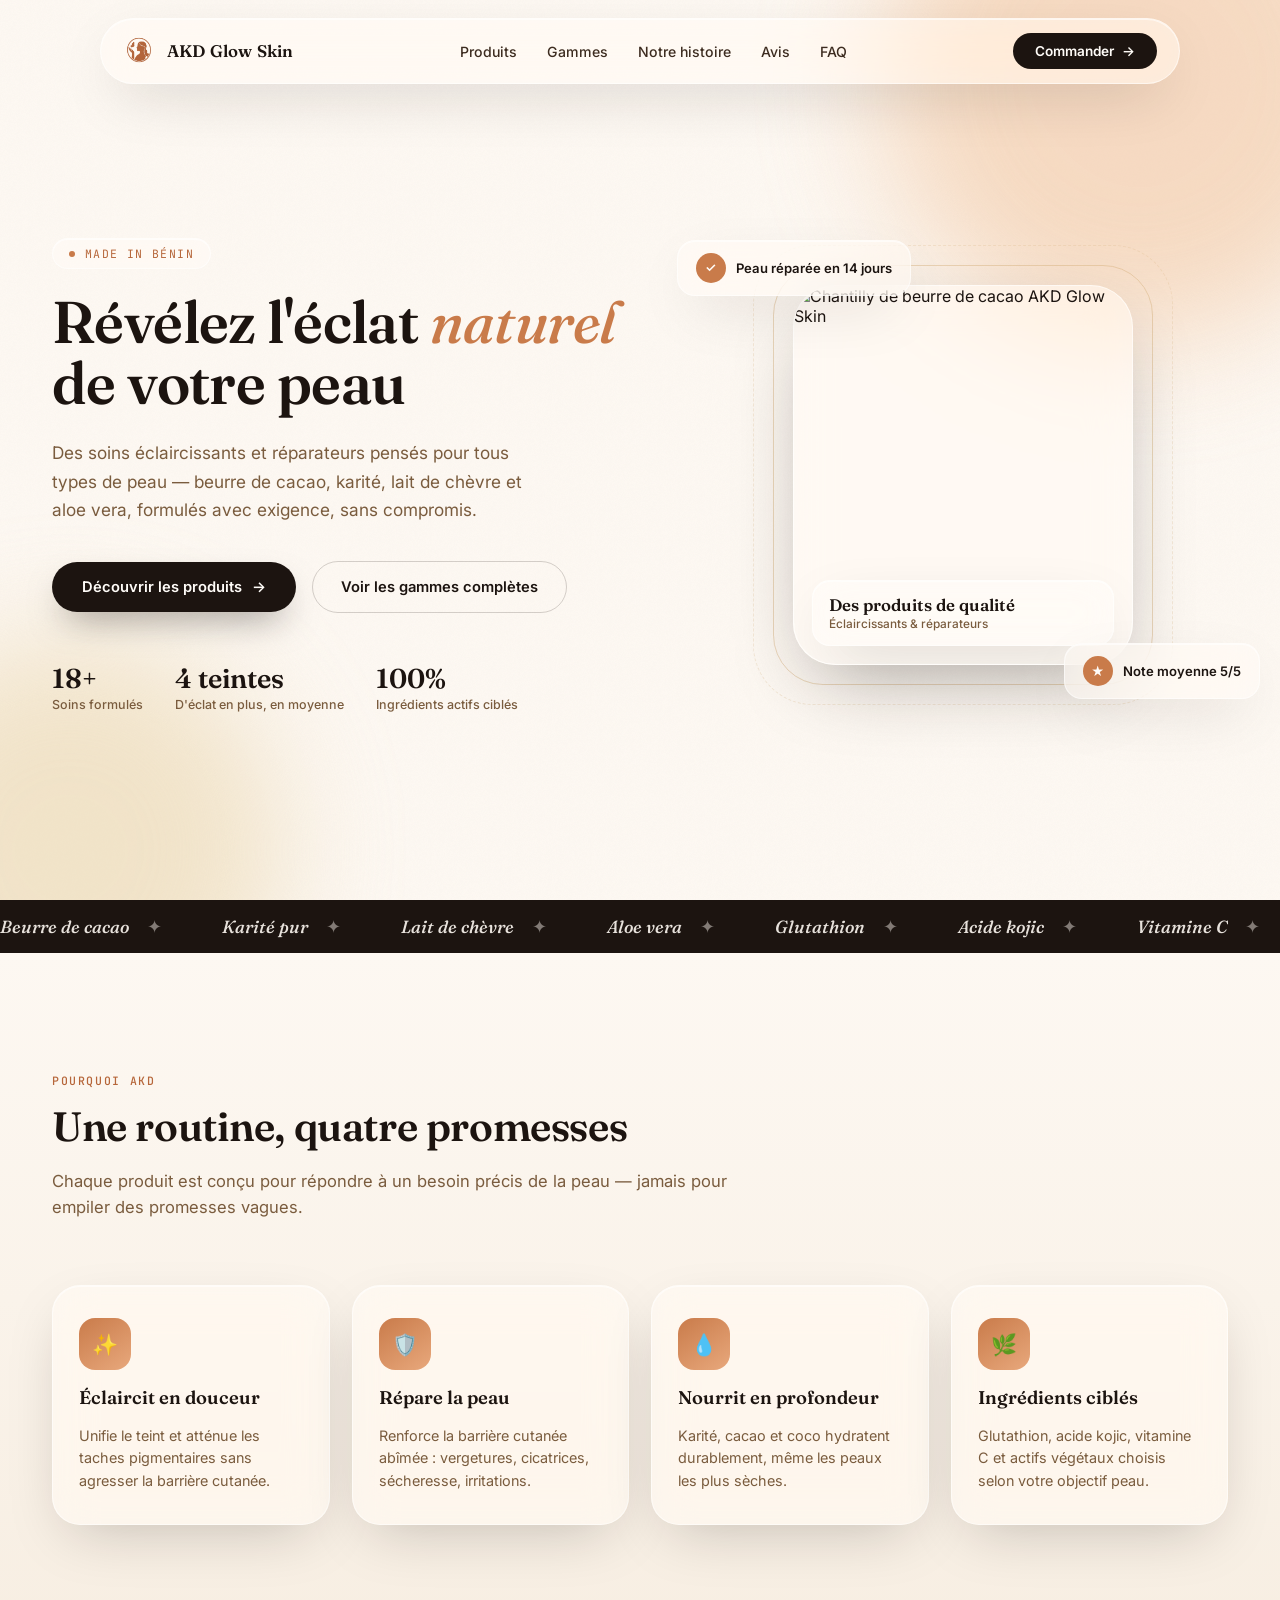
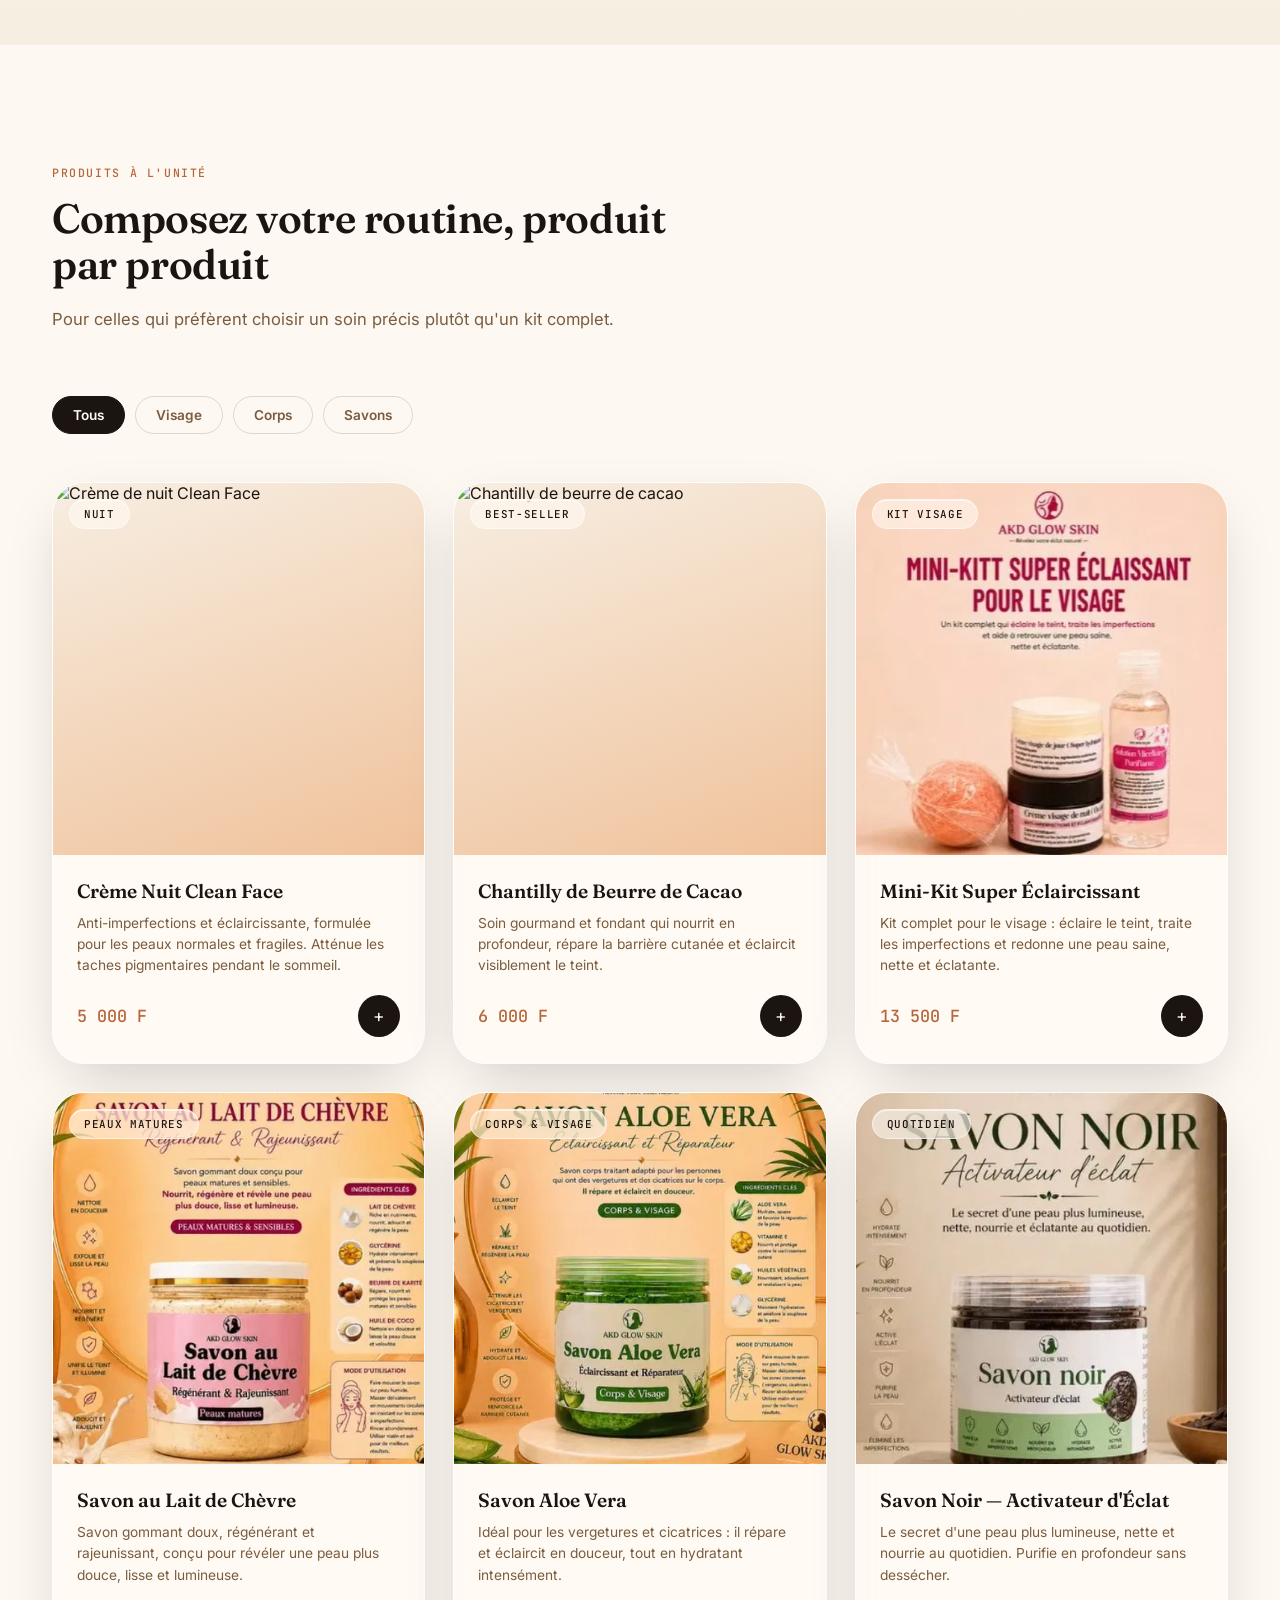
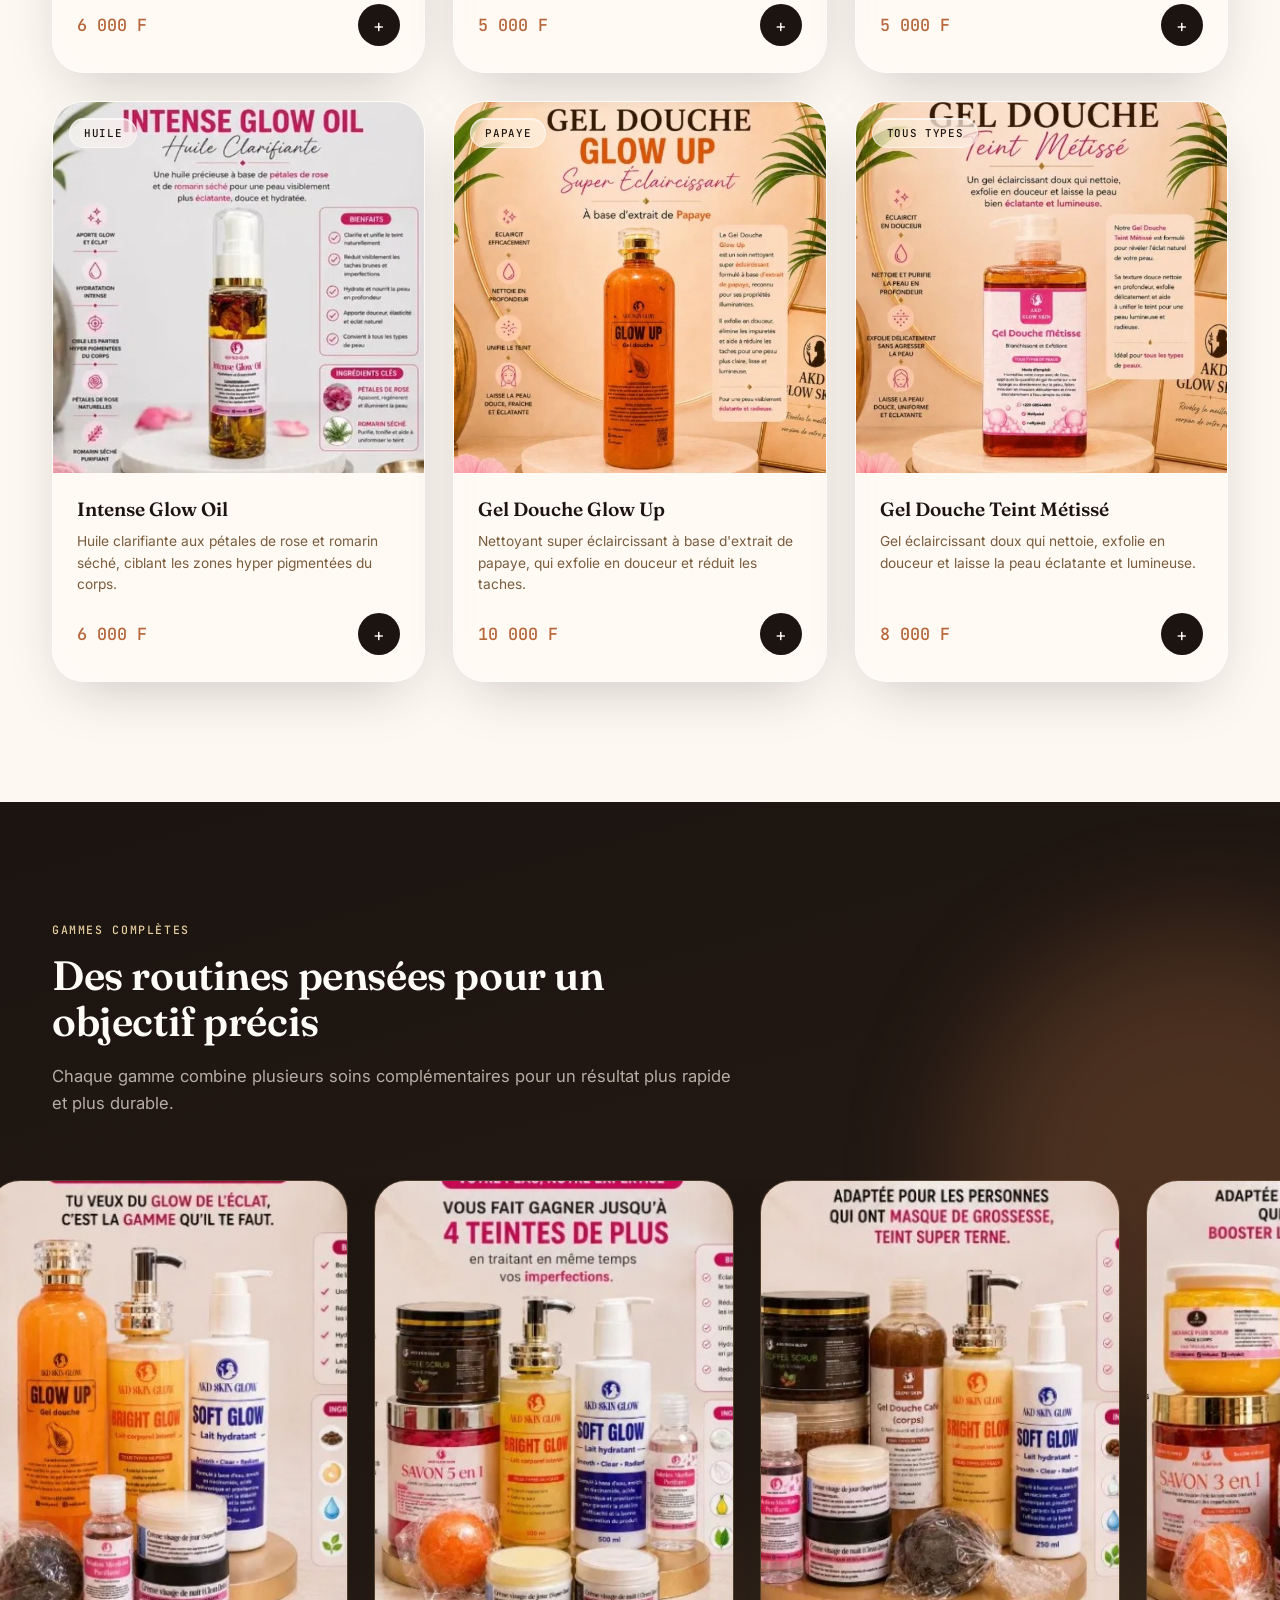
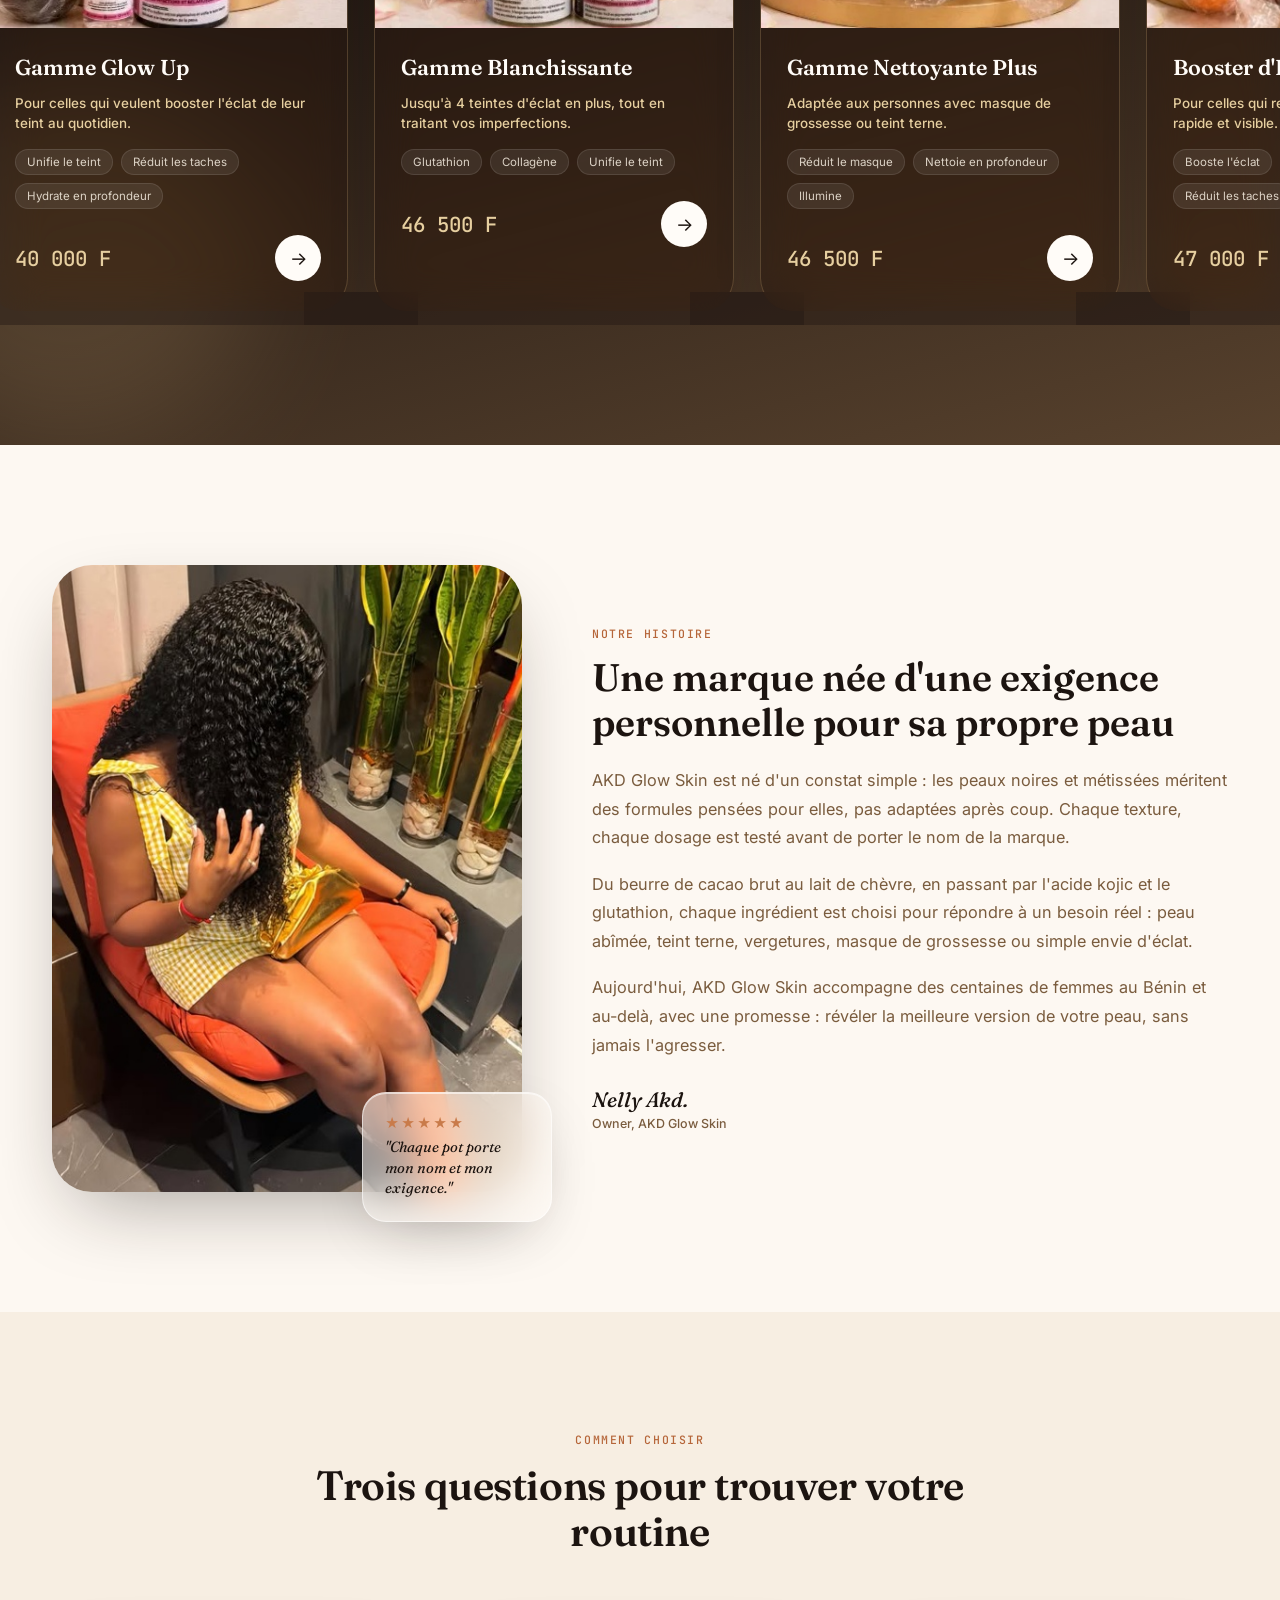
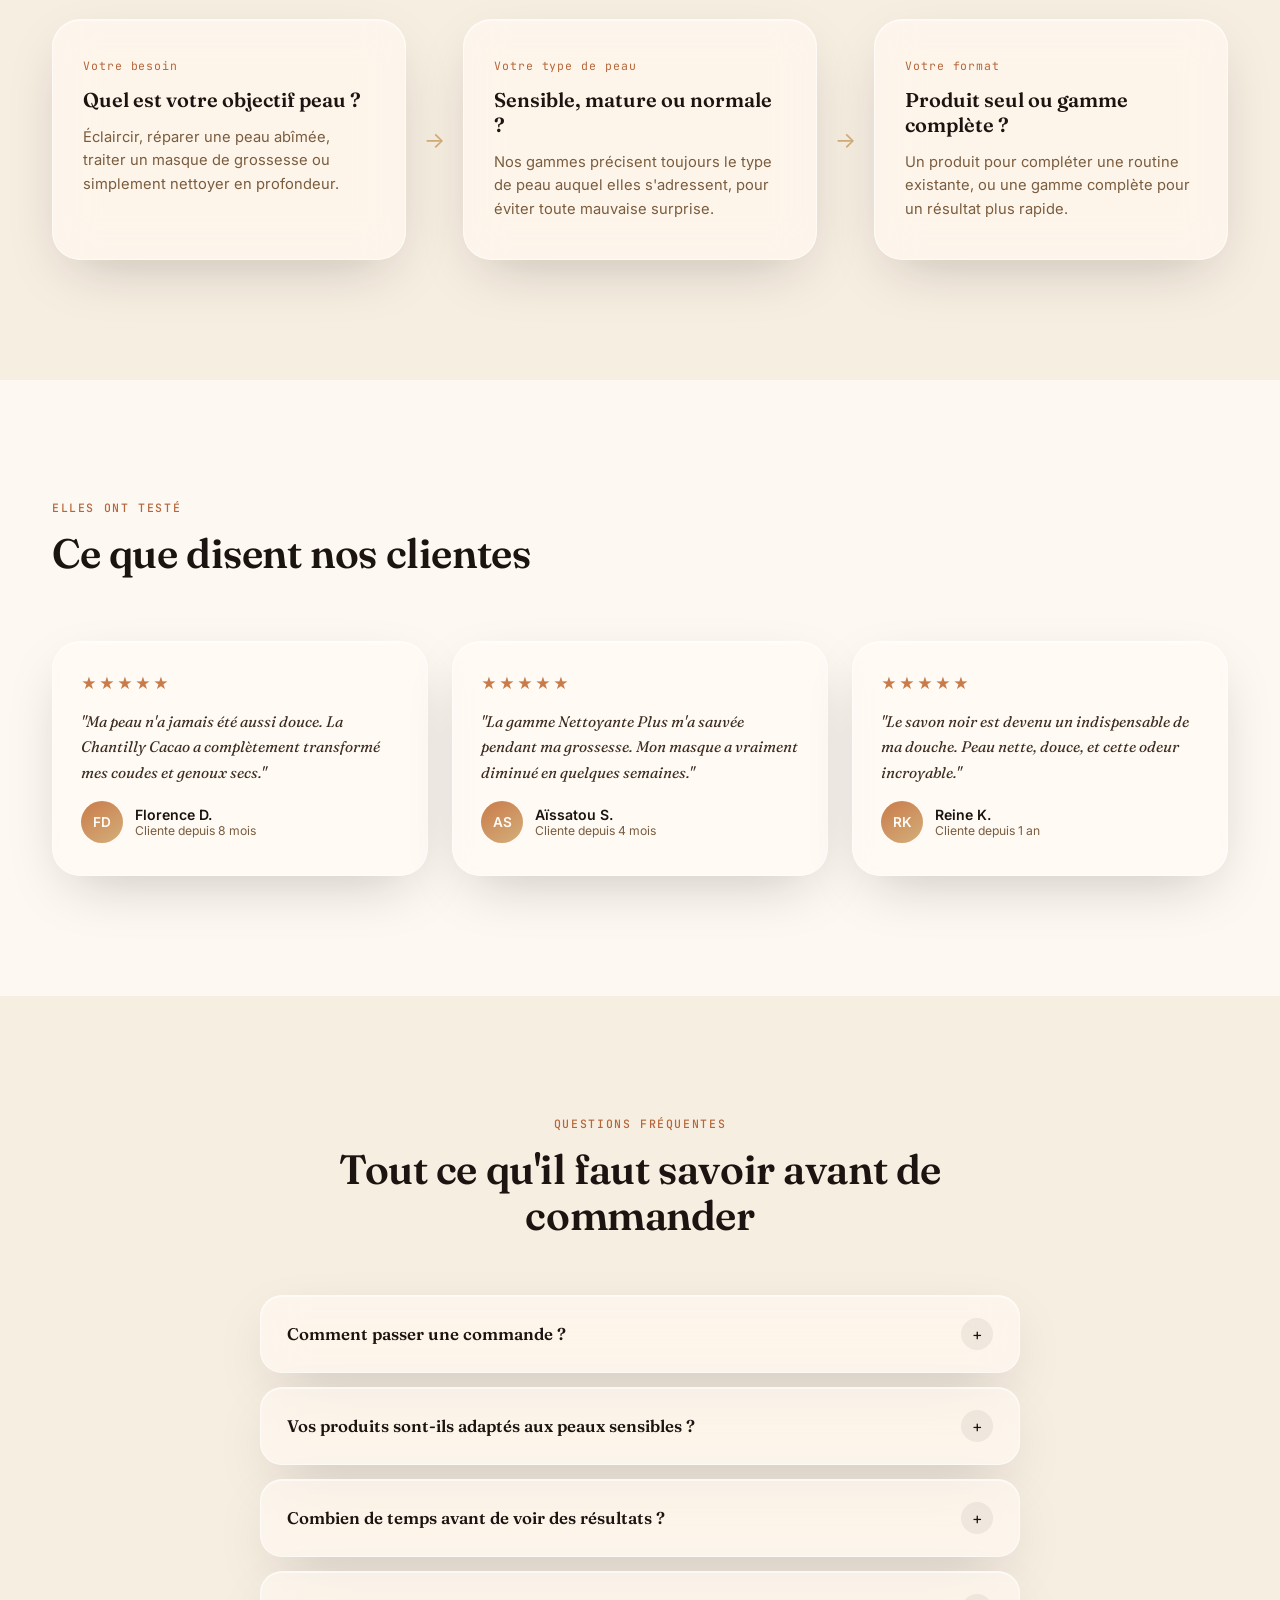
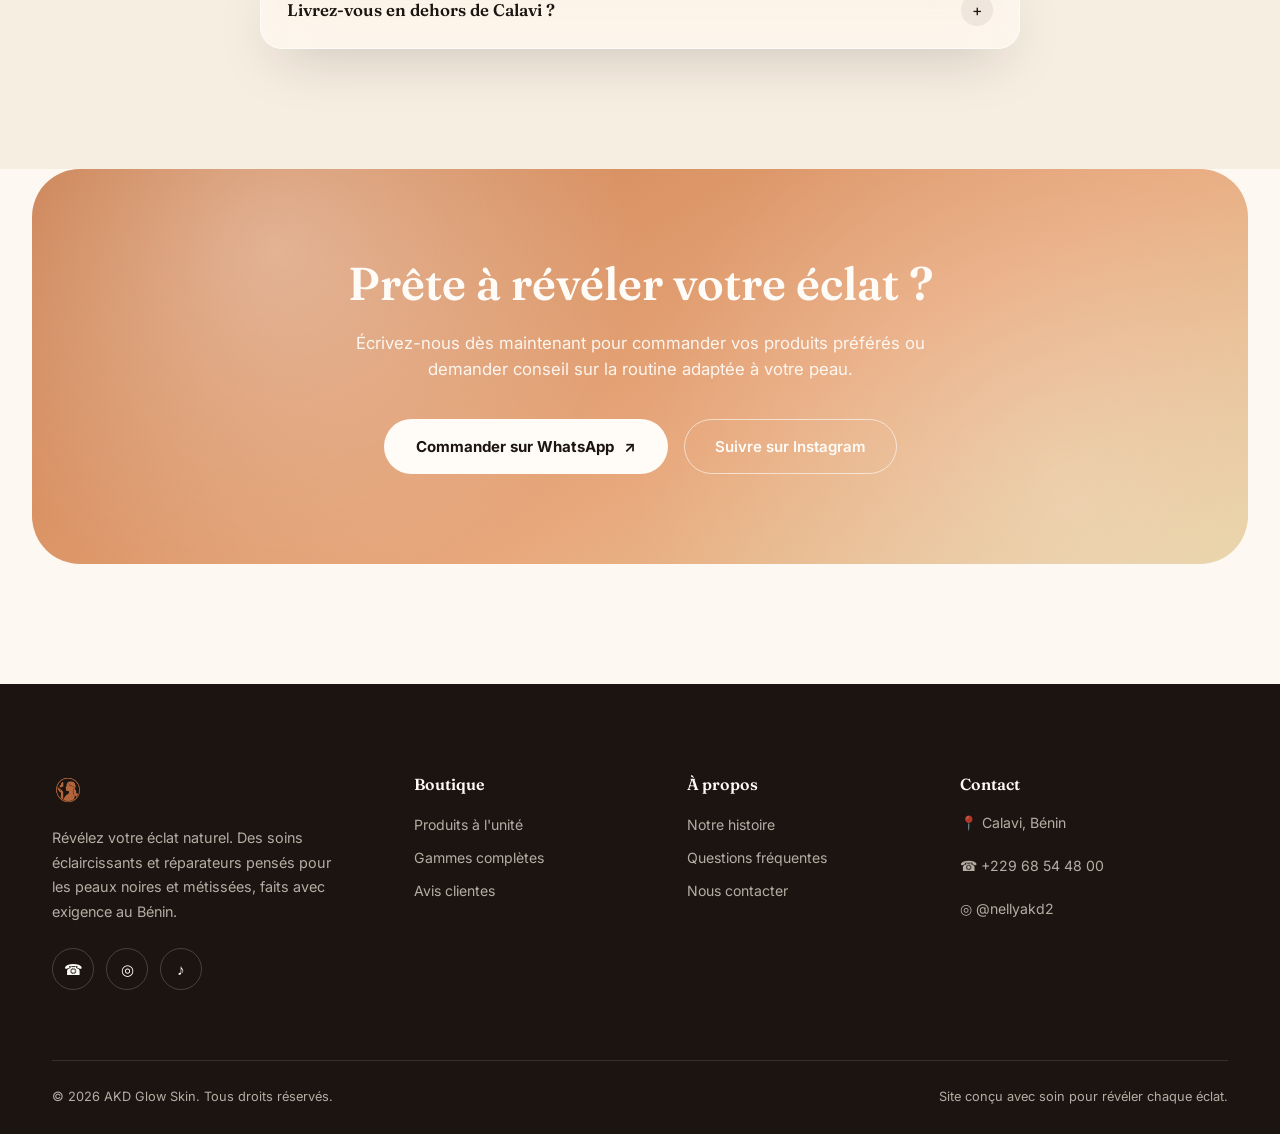
==== commit 3aa6b800: "Update index.html" ====
--- a/index.html
+++ b/index.html
@@ -42,12 +42,13 @@
 }
 
 *{margin:0;padding:0;box-sizing:border-box;}
-html{scroll-behavior:smooth;}
+html{scroll-behavior:smooth; overflow-x:hidden;}
 body{
   font-family:var(--font-body);
   background:var(--shea-50);
   color:var(--cacao-950);
   overflow-x:hidden;
+  width:100%;
   -webkit-font-smoothing:antialiased;
 }
 img{display:block;max-width:100%;}
@@ -1124,7 +1125,7 @@
         <div class="faq-a"><div class="faq-a-inner">Cela dépend du produit et de votre peau, mais la plupart de nos clientes constatent les premiers effets sur l'éclat et la douceur entre 2 et 4 semaines d'utilisation régulière.</div></div>
       </div>
       <div class="faq-item glass">
-        <div class="faq-q"><h4>Livrez-vous en dehors de Porto-Novo ?</h4><span class="faq-icon">+</span></div>
+        <div class="faq-q"><h4>Livrez-vous en dehors de Calavi ?</h4><span class="faq-icon">+</span></div>
         <div class="faq-a"><div class="faq-a-inner">Oui, nous livrons dans plusieurs villes du Bénin. Contactez-nous sur WhatsApp pour connaître les modalités et frais selon votre localisation.</div></div>
       </div>
     </div>
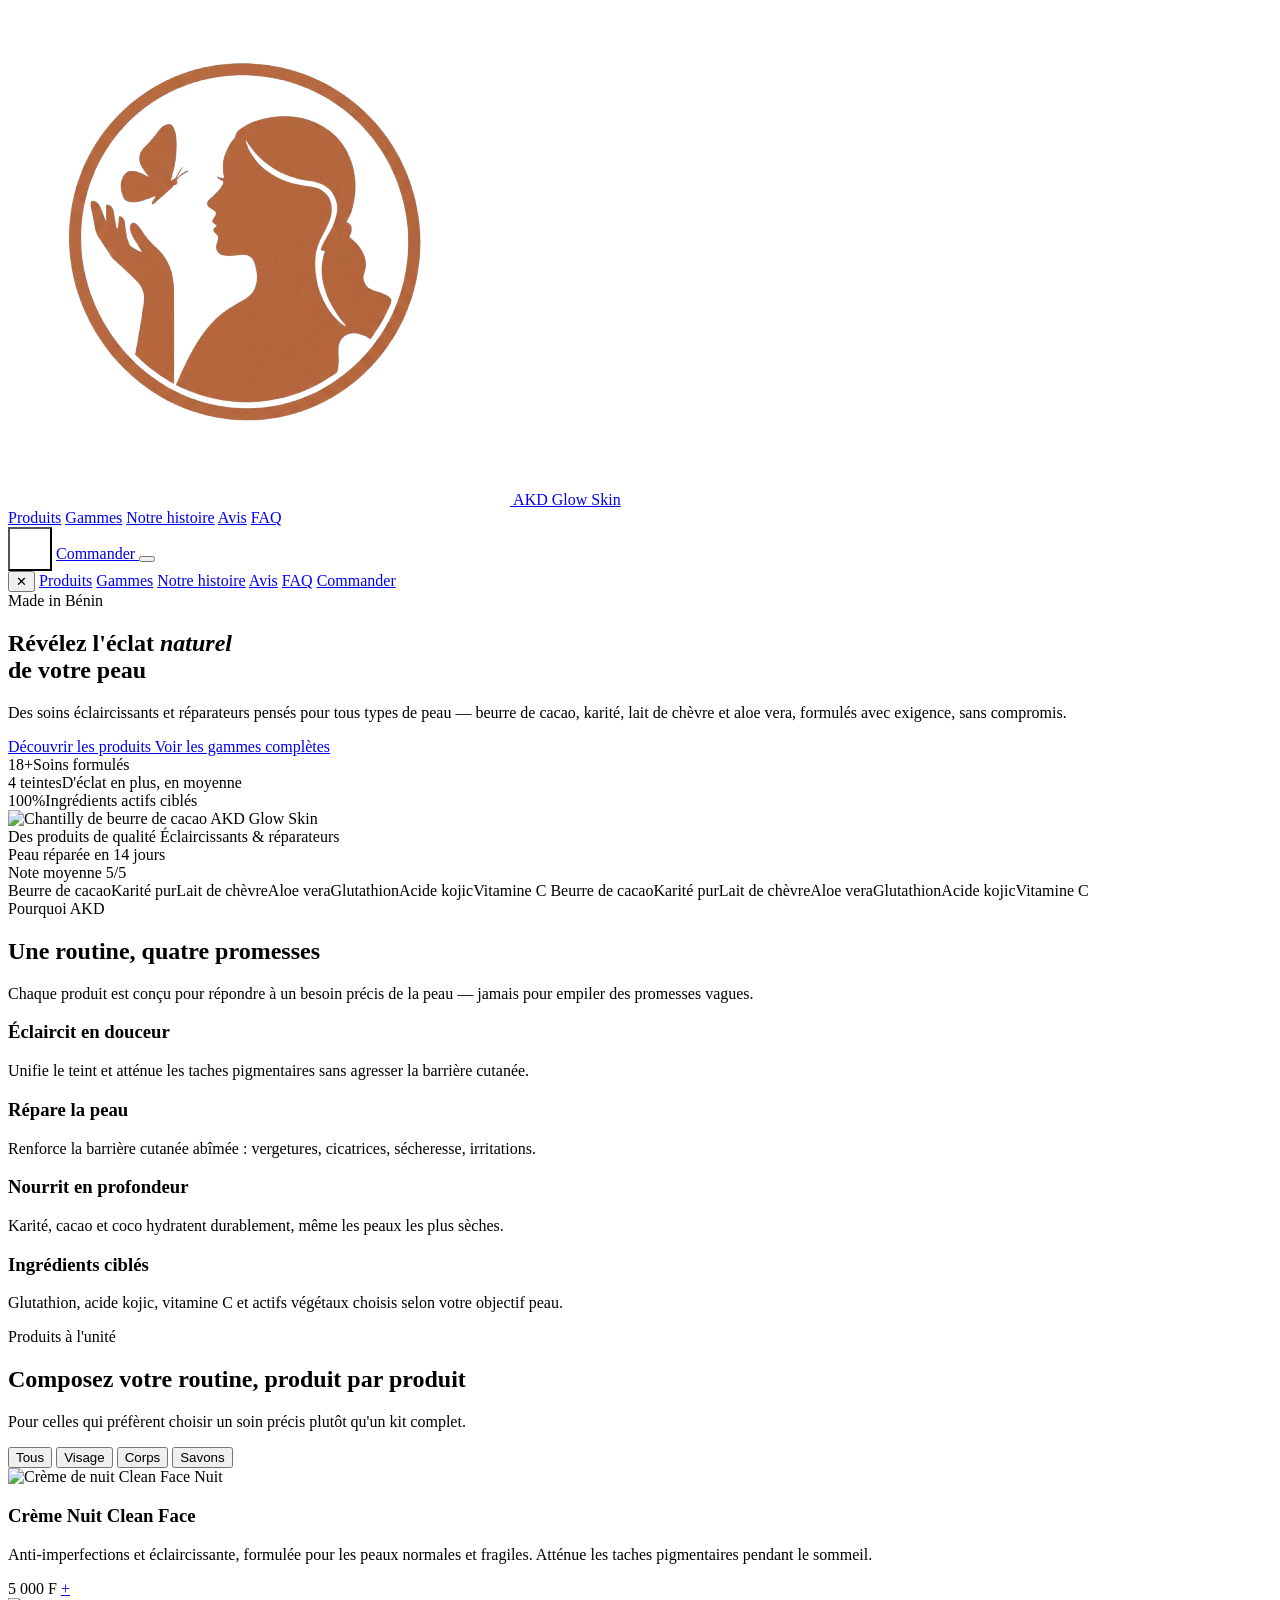
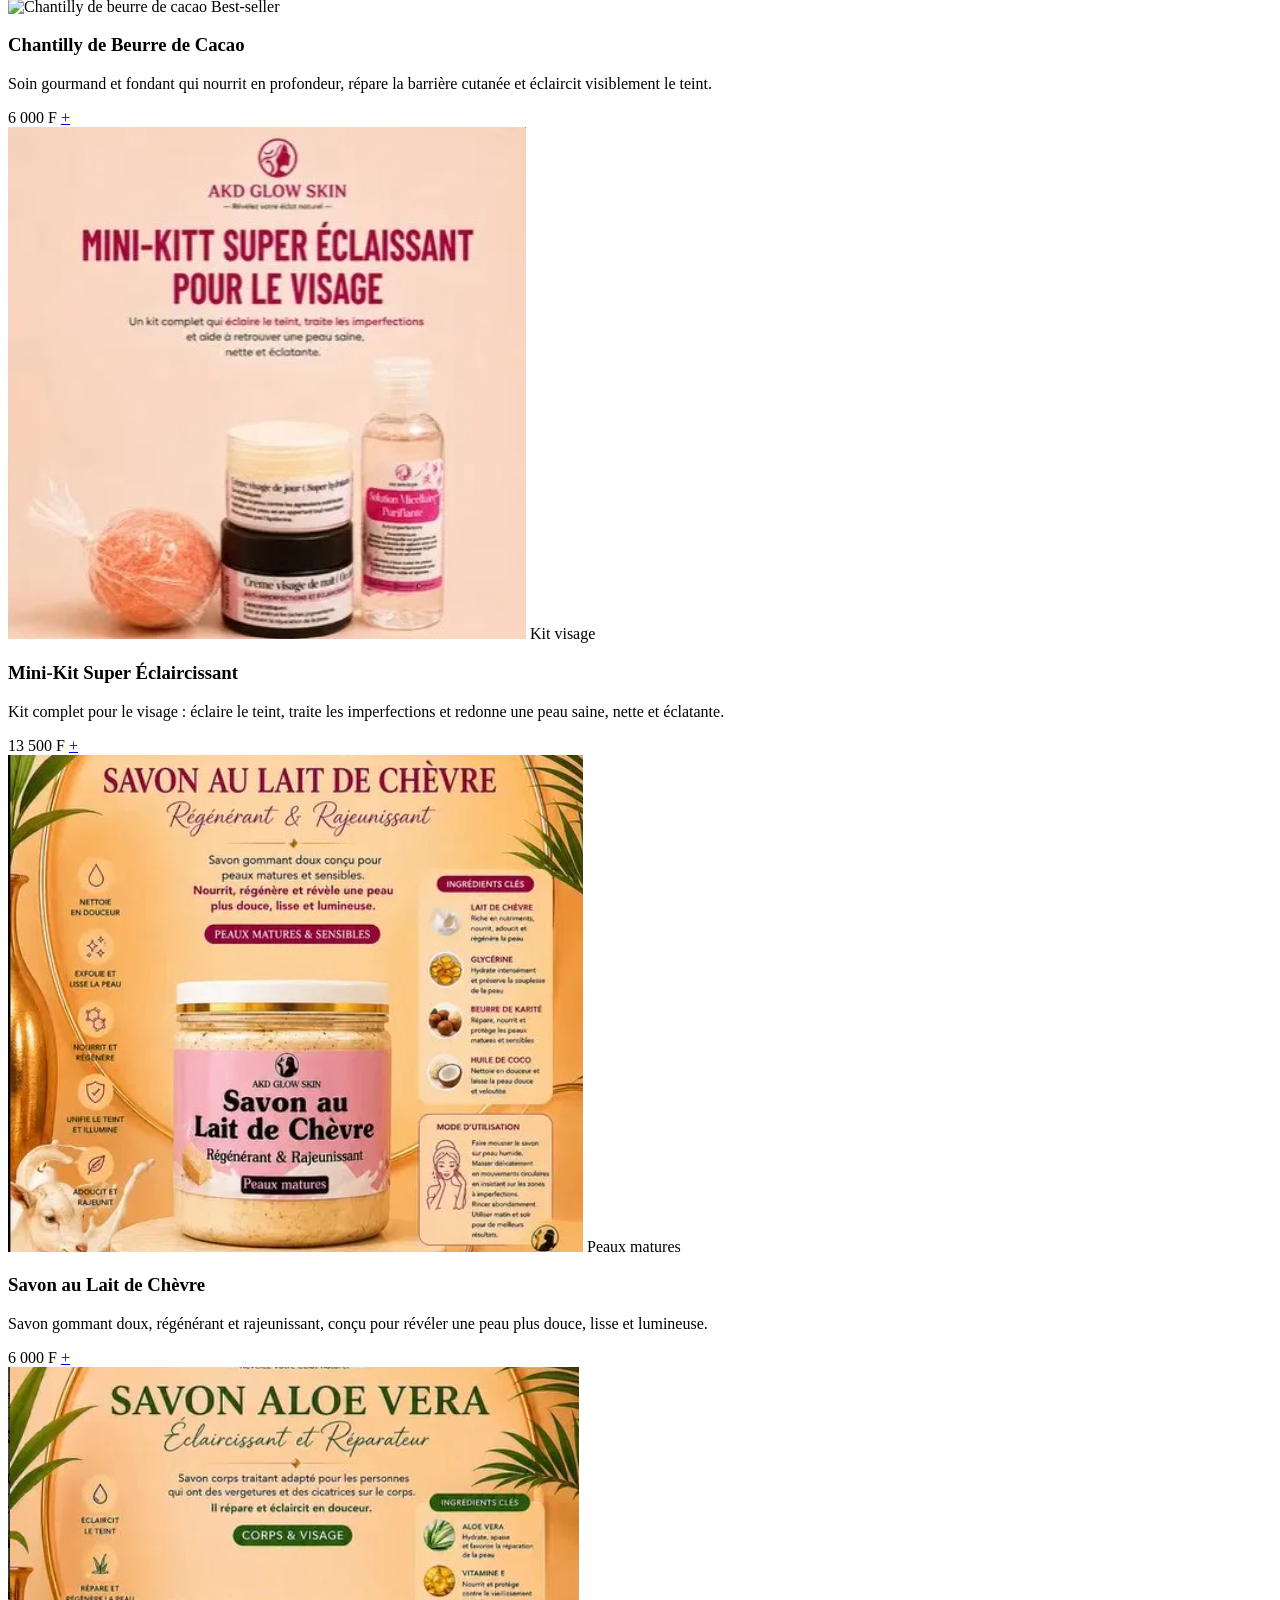
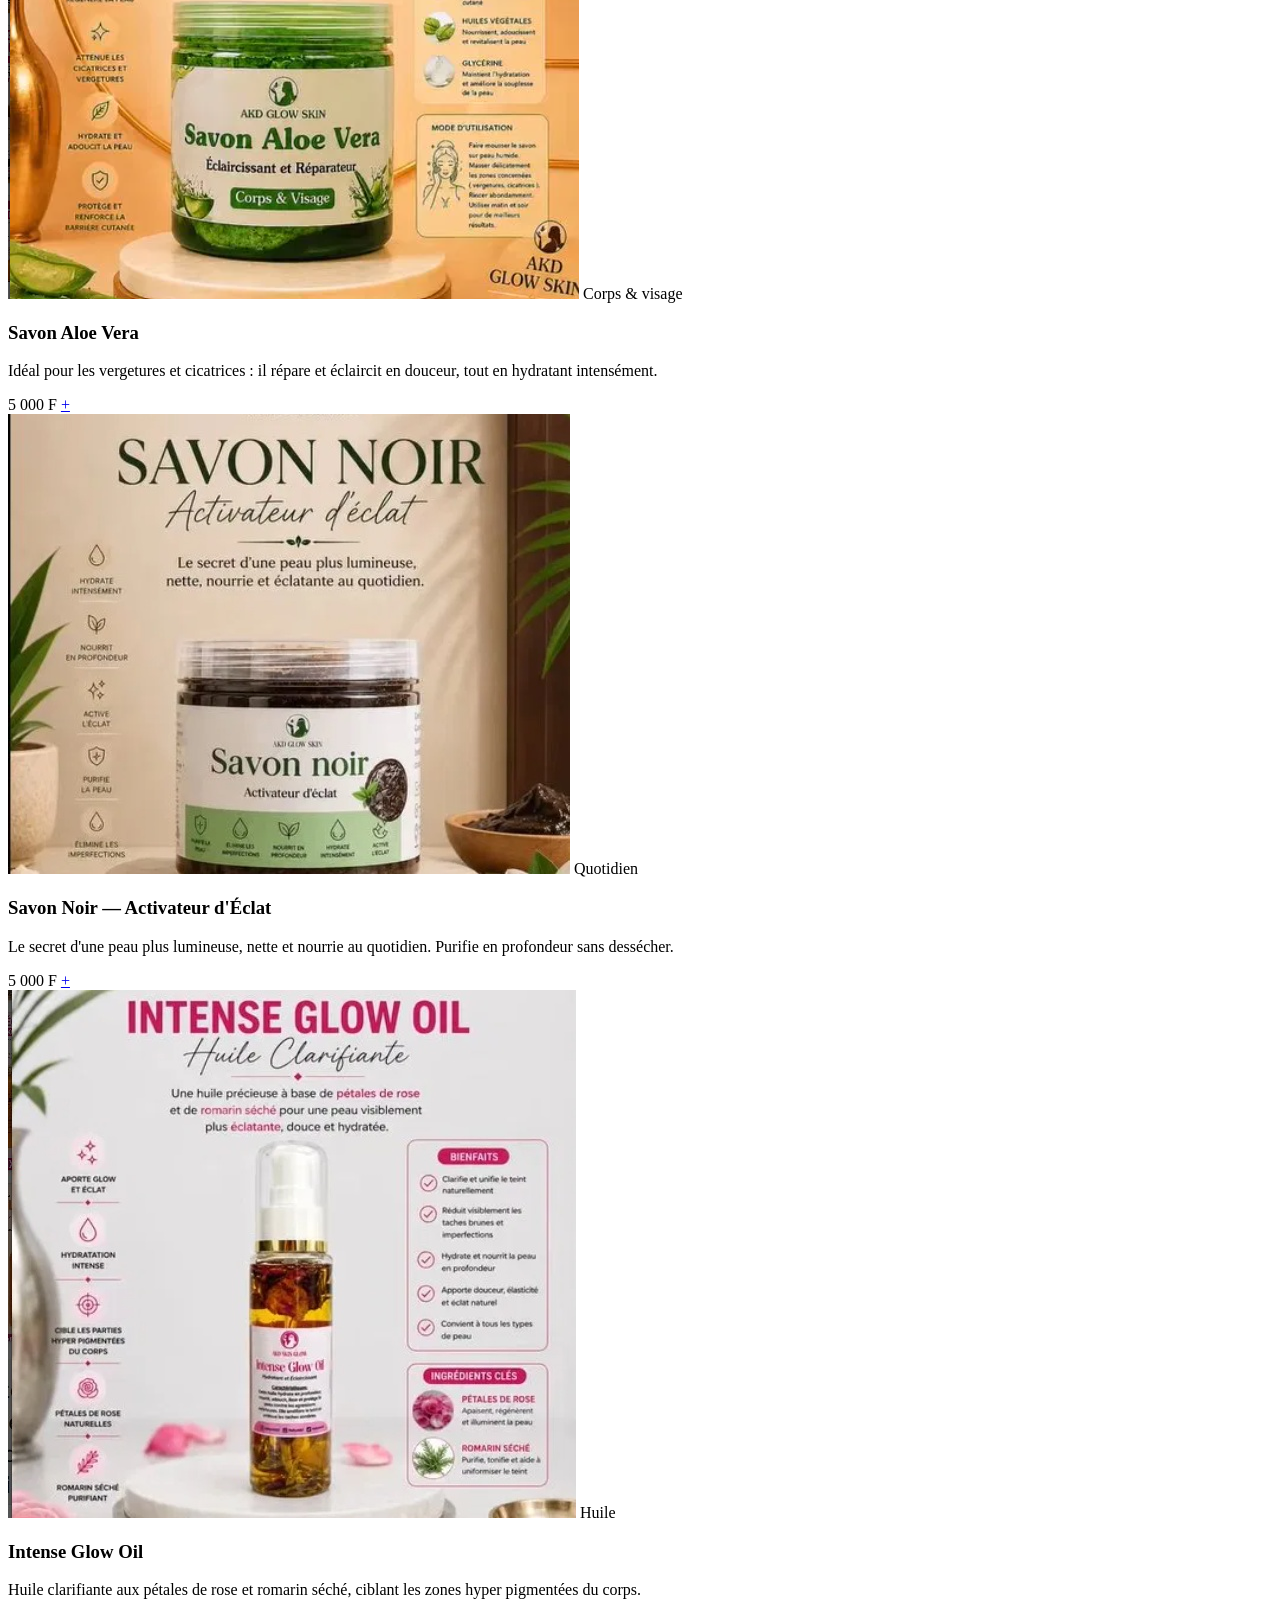
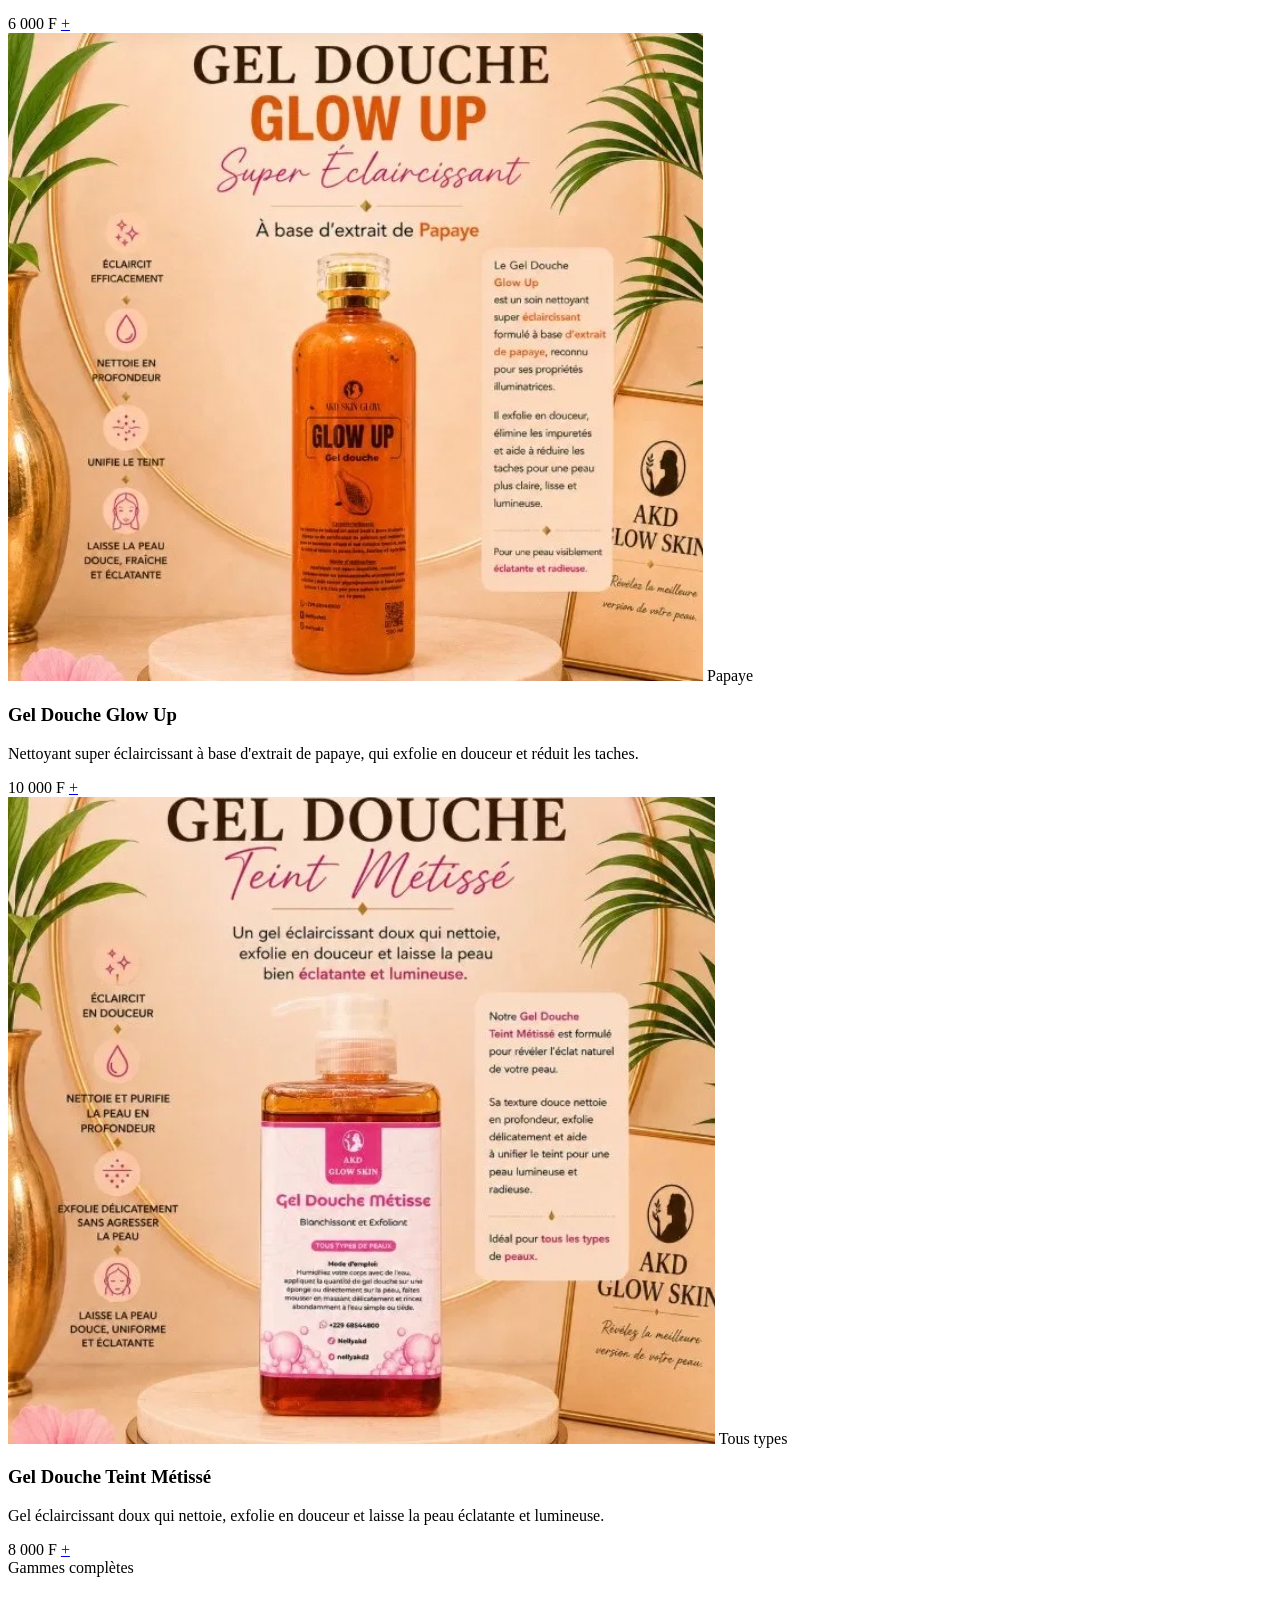
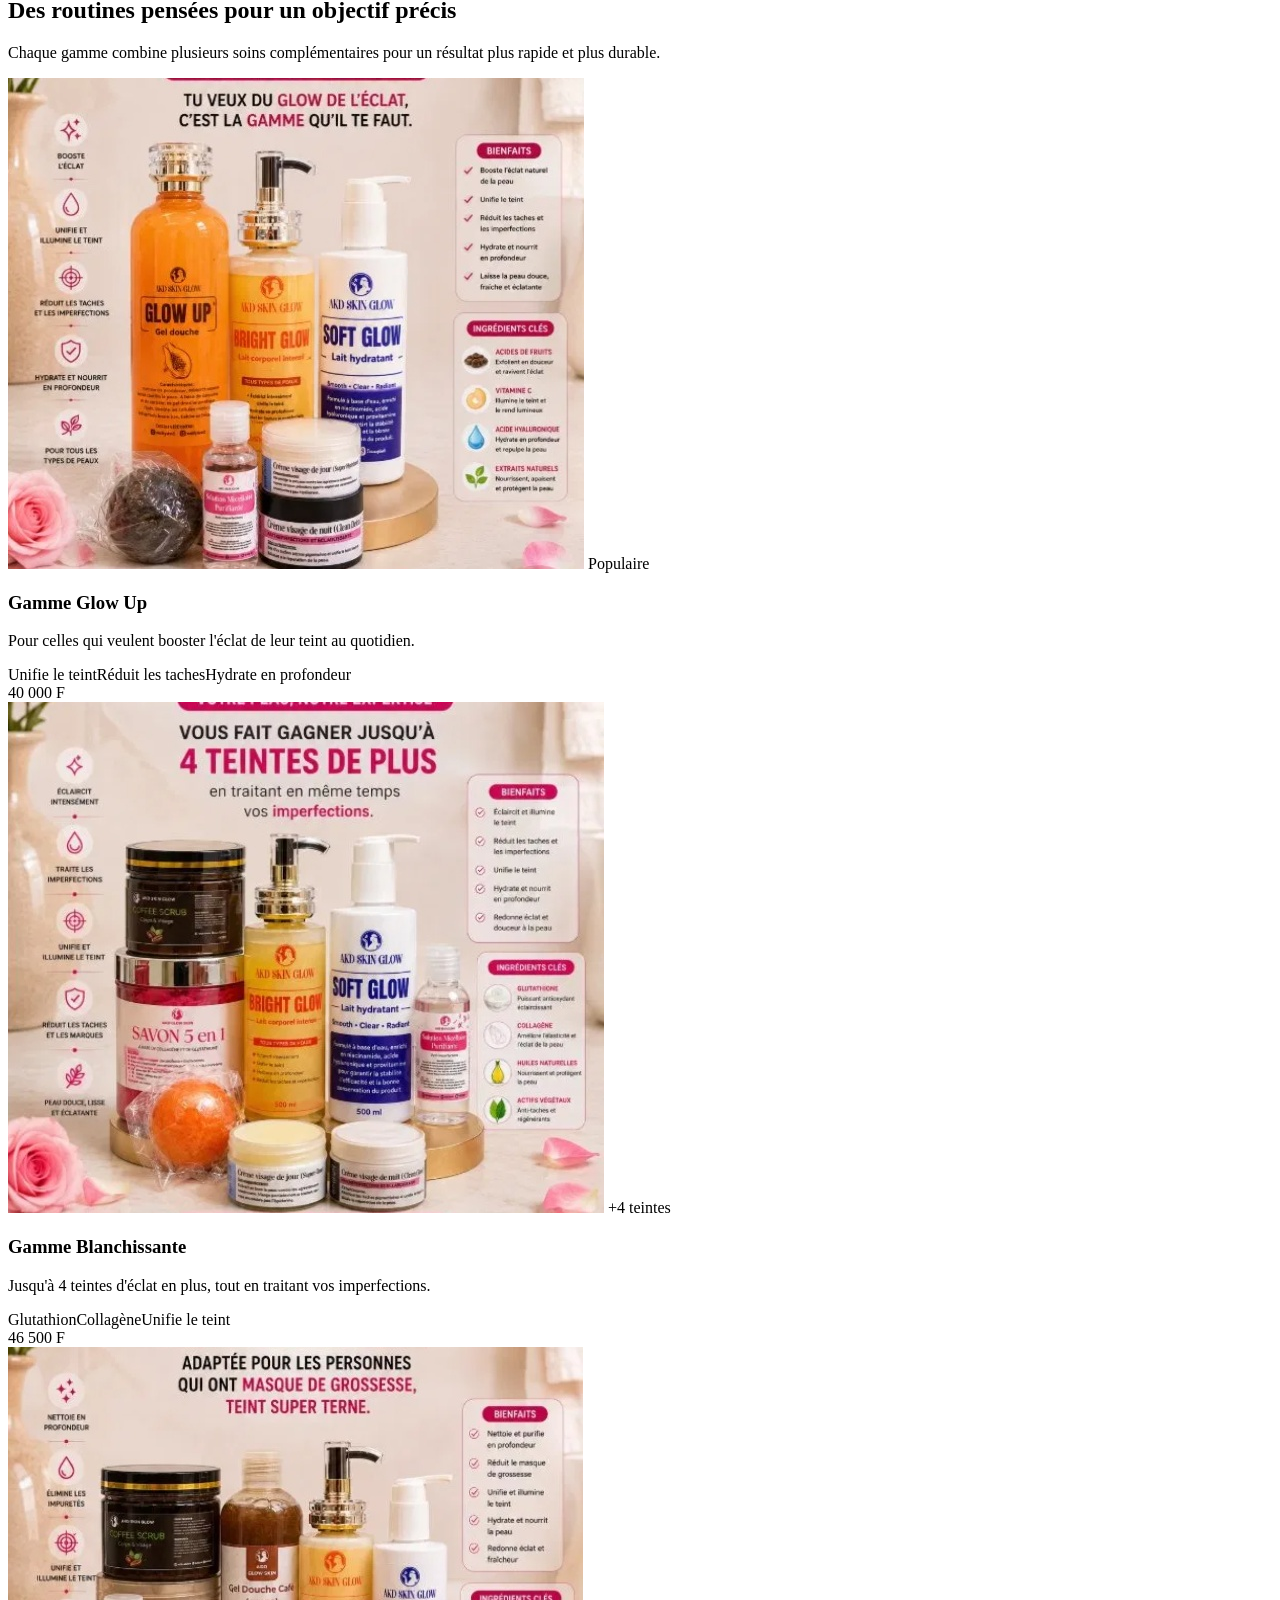
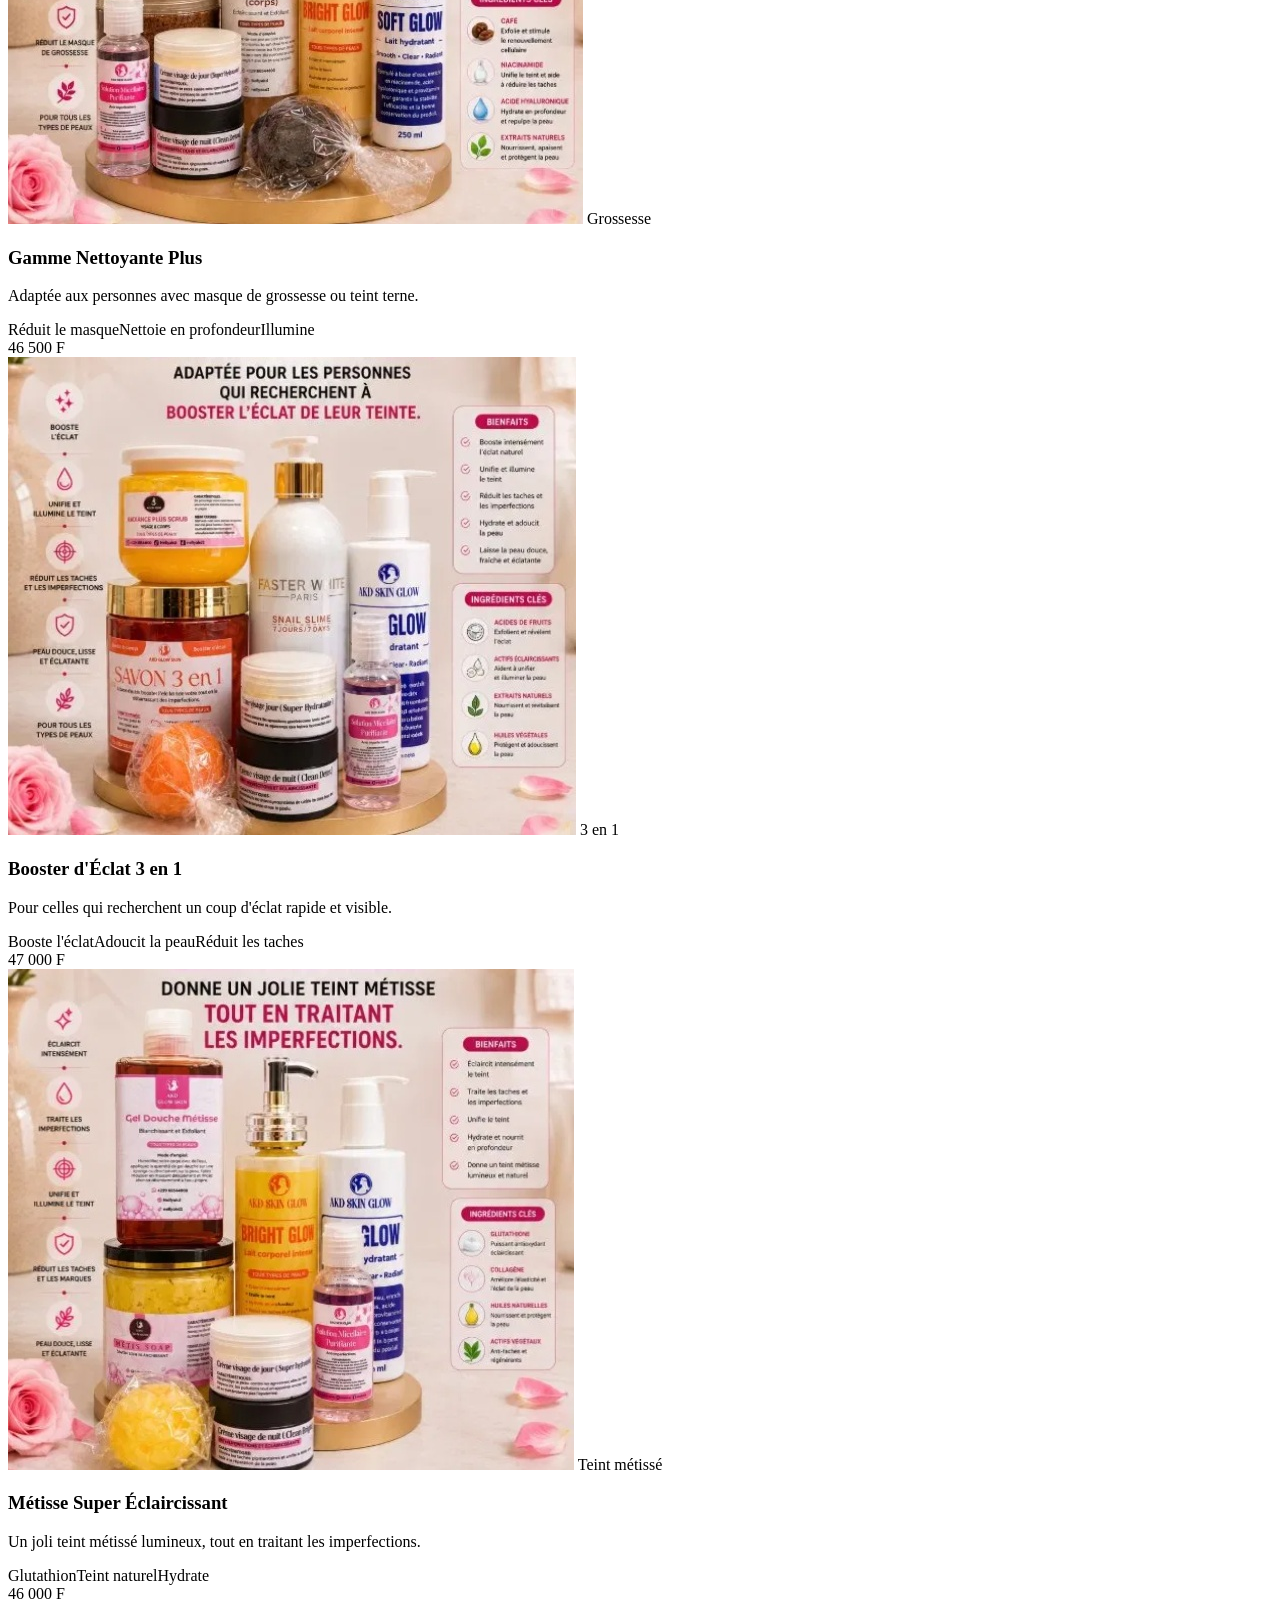
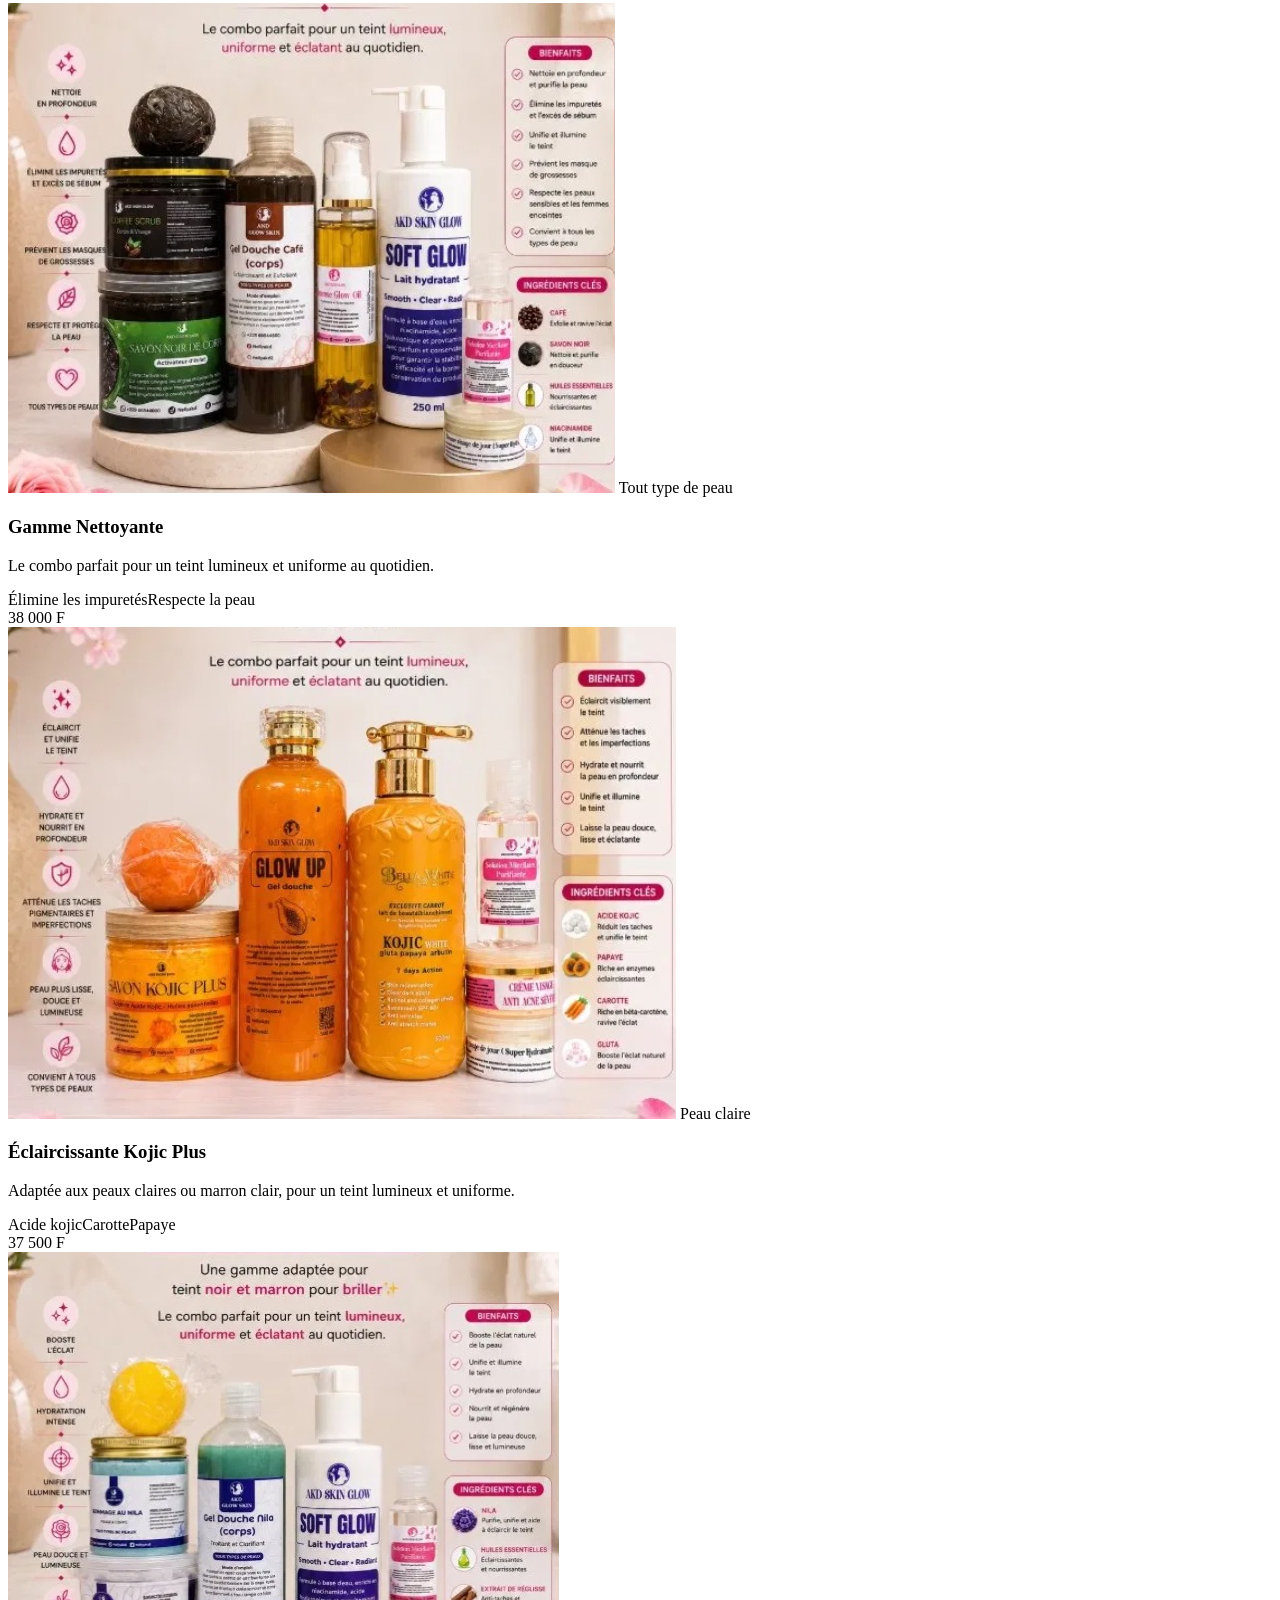
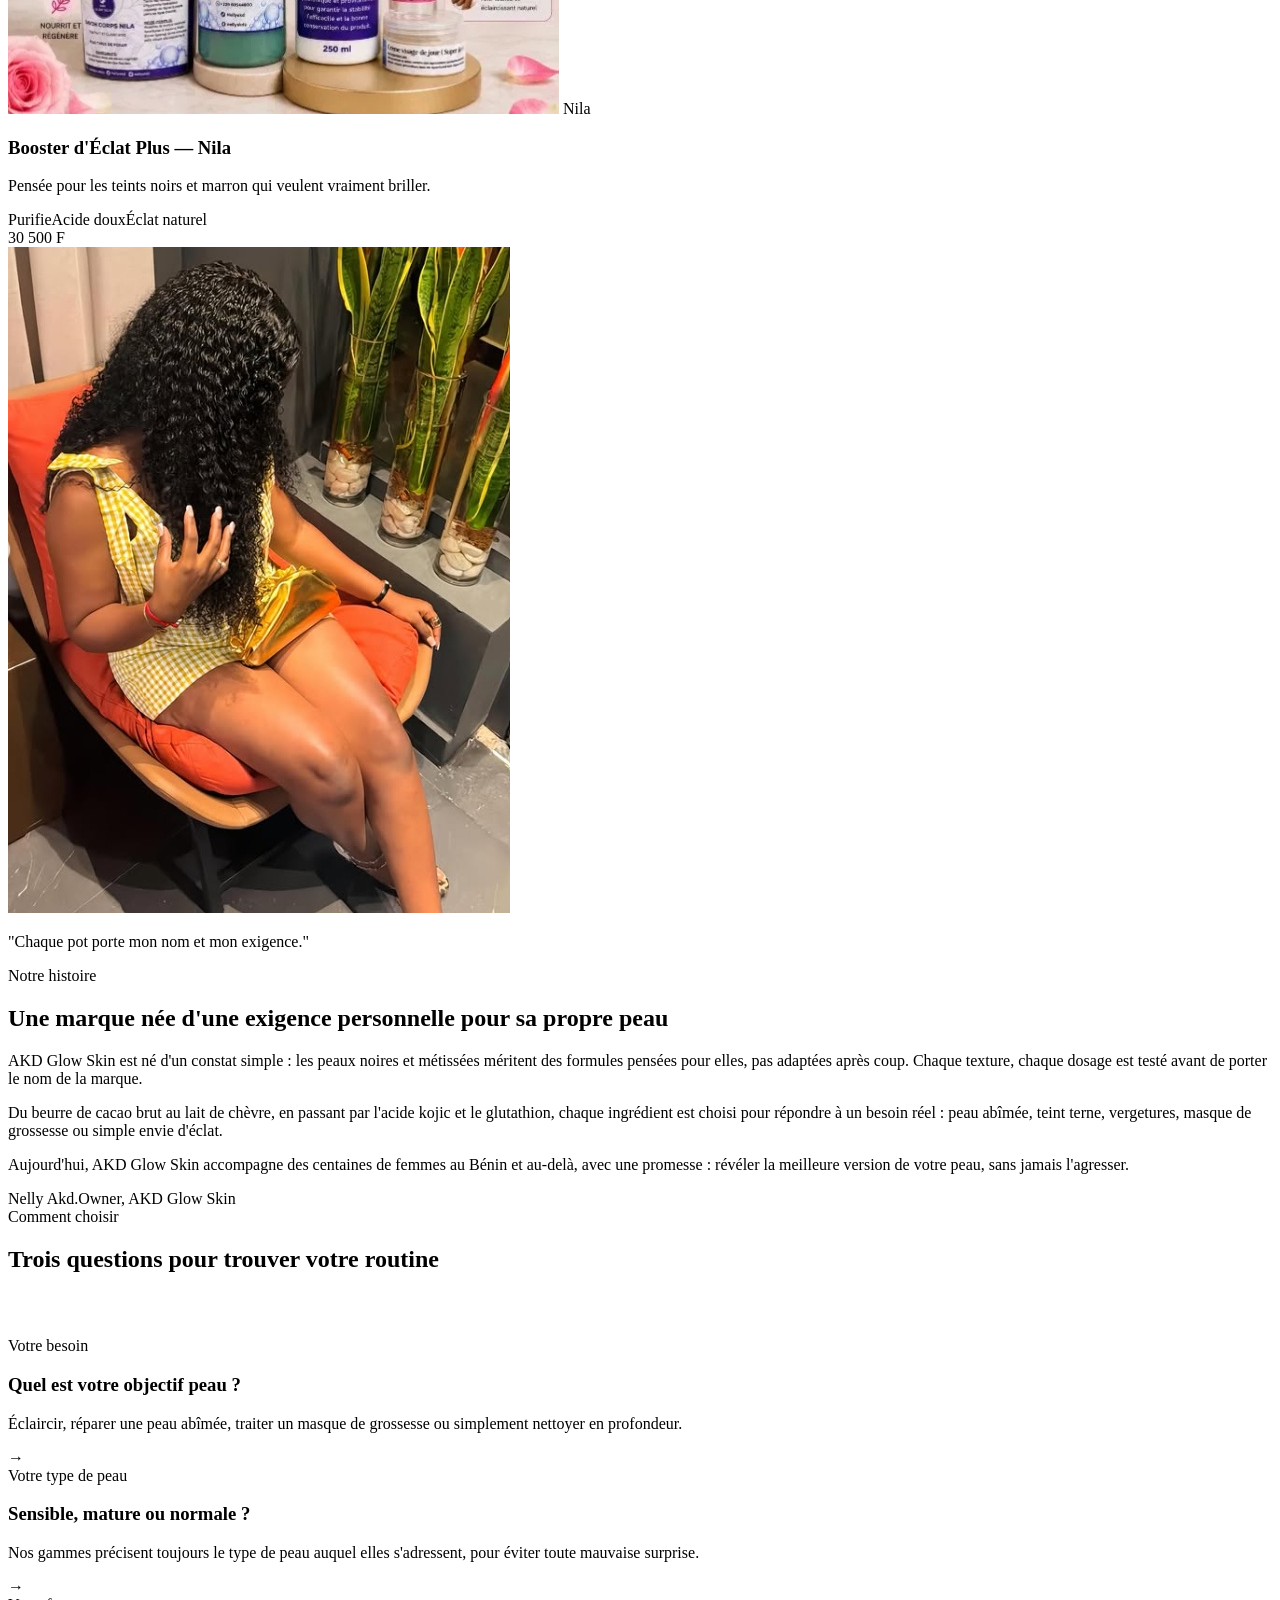
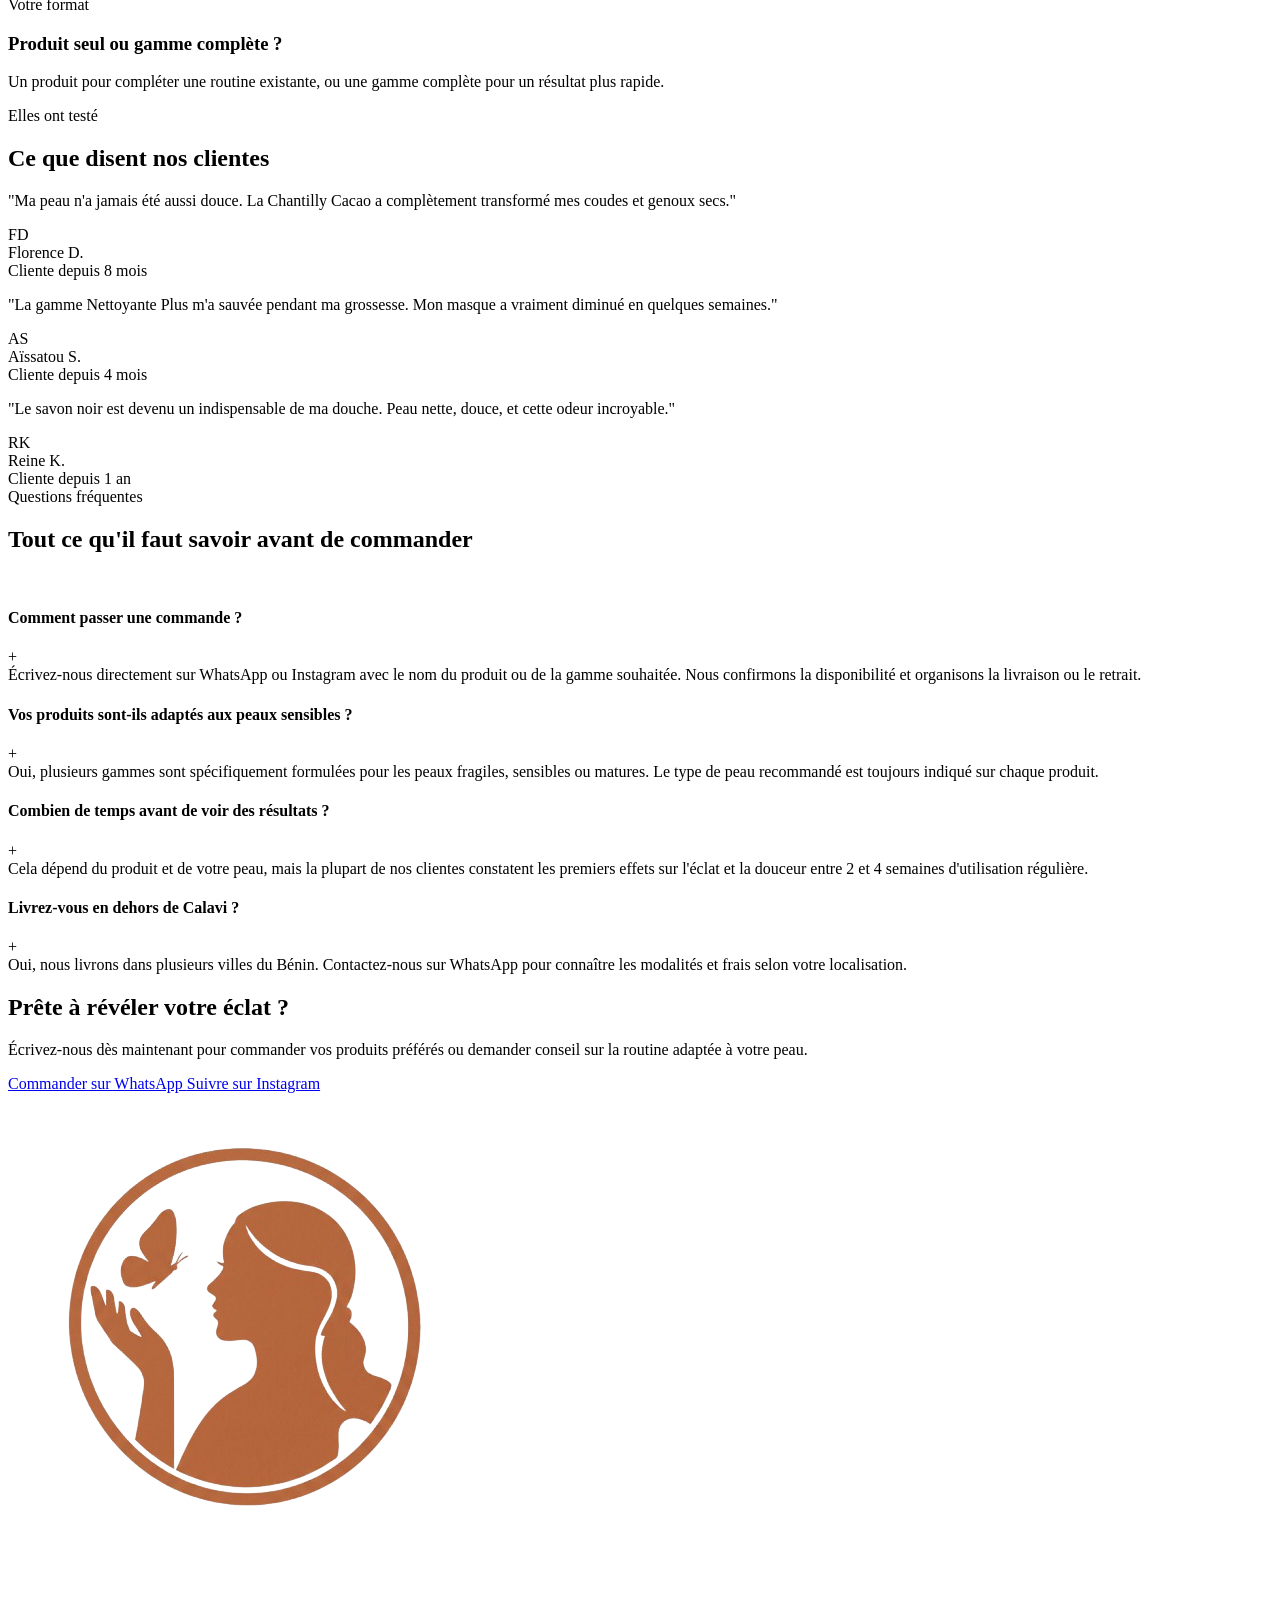
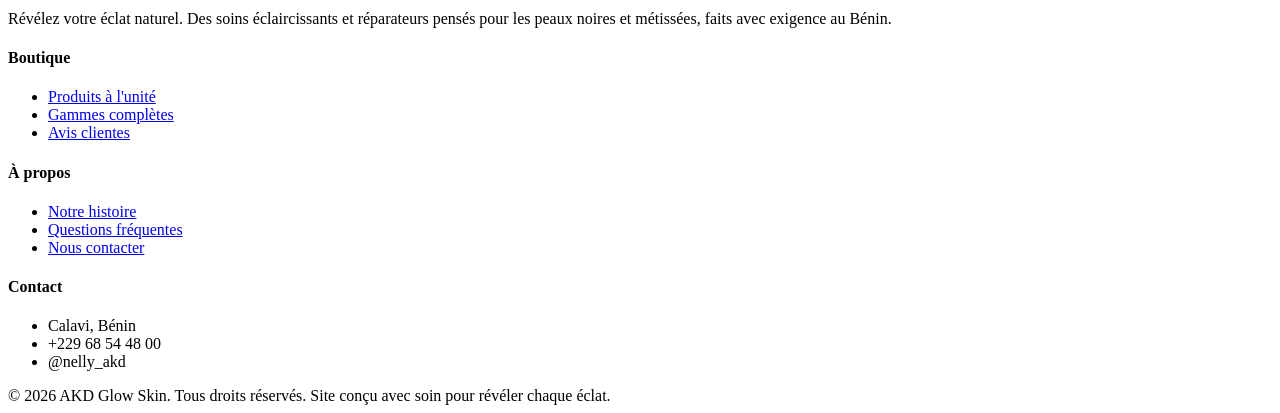
==== commit f1e1e2f5: "Update fmt.Println message from 'Hello' to 'Goodbye'" ====
--- a/index.html
+++ b/index.html
@@ -9,583 +9,8 @@
 <link rel="preconnect" href="https://fonts.googleapis.com">
 <link rel="preconnect" href="https://fonts.gstatic.com" crossorigin>
 <link href="https://fonts.googleapis.com/css2?family=Fraunces:ital,opsz,wght@0,9..144,300;0,9..144,400;0,9..144,500;0,9..144,600;0,9..144,700;1,9..144,400;1,9..144,500&family=Inter:wght@300;400;500;600;700&family=JetBrains+Mono:wght@400;500&display=swap" rel="stylesheet">
-<style>
-:root{
-  /* ===== Token system — derived from the product world: cacao butter, shea, terracotta jars, gold rims ===== */
-  --cacao-950:#1C1410;
-  --cacao-900:#241A14;
-  --cacao-700:#3D2C20;
-  --wood-600:#7A5C3E;
-  --shea-50:#FDF8F2;
-  --shea-100:#F7EEE2;
-  --terracotta-500:#C97B4A;
-  --terracotta-600:#B6663A;
-  --peach-400:#E8A87C;
-  --peach-300:#F0C29B;
-  --gold-500:#D4AF7A;
-  --gold-300:#E6CFA0;
-  --ivory:#FFFCF8;
-
-  --glass-bg: rgba(255,252,248,0.55);
-  --glass-bg-dark: rgba(36,26,20,0.45);
-  --glass-border: rgba(255,255,255,0.55);
-  --glass-border-dark: rgba(212,175,122,0.25);
-
-  --shadow-soft: 0 20px 60px -20px rgba(28,20,16,0.25);
-  --shadow-lift: 0 30px 80px -25px rgba(28,20,16,0.4);
-
-  --font-display:'Fraunces', serif;
-  --font-body:'Inter', sans-serif;
-  --font-mono:'JetBrains Mono', monospace;
-
-  --container: 1240px;
-}
-
-*{margin:0;padding:0;box-sizing:border-box;}
-html{scroll-behavior:smooth; overflow-x:hidden;}
-body{
-  font-family:var(--font-body);
-  background:var(--shea-50);
-  color:var(--cacao-950);
-  overflow-x:hidden;
-  width:100%;
-  -webkit-font-smoothing:antialiased;
-}
-img{display:block;max-width:100%;}
-a{color:inherit;text-decoration:none;}
-button{font-family:inherit;cursor:pointer;border:none;background:none;}
-ul{list-style:none;}
-
-::selection{background:var(--terracotta-500);color:var(--ivory);}
-
-/* ===== Reduced motion ===== */
-@media (prefers-reduced-motion: reduce){
-  *{animation-duration:0.01ms !important; animation-iteration-count:1 !important; transition-duration:0.01ms !important; scroll-behavior:auto !important;}
-}
-
-/* ===== Ambient background texture ===== */
-.grain-layer{
-  position:fixed; inset:0; z-index:0; pointer-events:none; opacity:0.5;
-  background-image:url("data:image/svg+xml,%3Csvg xmlns='http://www.w3.org/2000/svg' width='160' height='160'%3E%3Cfilter id='n'%3E%3CfeTurbulence type='fractalNoise' baseFrequency='0.9' numOctaves='2' stitchTiles='stitch'/%3E%3C/filter%3E%3Crect width='100%25' height='100%25' filter='url(%23n)' opacity='0.05'/%3E%3C/svg%3E");
-}
-
-.blob{
-  position:absolute; border-radius:50%; filter:blur(60px); z-index:0; pointer-events:none;
-}
-
-/* ===== Container ===== */
-.wrap{max-width:var(--container); margin:0 auto; padding:0 32px;}
-
-/* ===== Glass utility ===== */
-.glass{
-  background:var(--glass-bg);
-  backdrop-filter:blur(20px) saturate(160%);
-  -webkit-backdrop-filter:blur(20px) saturate(160%);
-  border:1px solid var(--glass-border);
-  box-shadow: var(--shadow-soft), inset 0 1px 0 rgba(255,255,255,0.6);
-}
-.glass-dark{
-  background:var(--glass-bg-dark);
-  backdrop-filter:blur(20px) saturate(160%);
-  -webkit-backdrop-filter:blur(20px) saturate(160%);
-  border:1px solid var(--glass-border-dark);
-  box-shadow: var(--shadow-soft), inset 0 1px 0 rgba(255,255,255,0.06);
-}
-
-/* ============================================= NAV ============================================= */
-.nav{
-  position:fixed; top:18px; left:50%; transform:translateX(-50%);
-  width:min(94%, 1080px); z-index:100;
-  display:flex; align-items:center; justify-content:space-between;
-  padding:14px 22px; border-radius:100px;
-  transition:all .4s ease;
-}
-.nav-logo{
-  display:flex; align-items:center; gap:10px;
-  font-family:var(--font-display); font-weight:600; font-size:1.05rem; letter-spacing:.01em;
-}
-.nav-logo .mark{
-  width:34px;height:34px;border-radius:50%;
-  background:linear-gradient(145deg,var(--terracotta-500),var(--gold-500));
-  display:flex;align-items:center;justify-content:center;
-  color:var(--ivory); font-size:.85rem; font-weight:700;
-  box-shadow:0 4px 14px -4px rgba(201,123,74,.6);
-}
-.nav-links{display:flex; gap:30px; align-items:center;}
-.nav-links a{
-  font-size:.88rem; font-weight:500; color:var(--cacao-700);
-  position:relative; padding:4px 0;
-  transition:color .25s ease;
-}
-.nav-links a::after{
-  content:''; position:absolute; left:0; bottom:-2px; width:0; height:1.5px;
-  background:var(--terracotta-500); transition:width .3s ease;
-}
-.nav-links a:hover{color:var(--cacao-950);}
-.nav-links a:hover::after{width:100%;}
-.nav-cta{
-  background:var(--cacao-950); color:var(--ivory);
-  padding:10px 22px; border-radius:100px; font-size:.85rem; font-weight:600;
-  display:flex; align-items:center; gap:8px;
-  transition:transform .25s ease, box-shadow .25s ease;
-}
-.nav-cta:hover{transform:translateY(-2px); box-shadow:0 10px 24px -8px rgba(28,20,16,.5);}
-.nav-toggle{display:none;}
-
-@media (max-width:880px){
-  .nav-links{display:none;}
-  .nav-toggle{display:flex; flex-direction:column; gap:5px; width:22px; padding:4px;}
-  .nav-toggle span{height:2px; background:var(--cacao-950); border-radius:2px;}
-}
-
-/* ============================================= HERO ============================================= */
-.hero{
-  position:relative; min-height:100vh; display:flex; align-items:center;
-  padding:140px 0 90px;
-  overflow:hidden;
-}
-.hero .blob-1{width:520px;height:520px; background:var(--peach-300); top:-180px; right:-120px; opacity:.55;}
-.hero .blob-2{width:420px;height:420px; background:var(--gold-300); bottom:-160px; left:-140px; opacity:.5;}
-
-.hero-grid{
-  position:relative; z-index:2;
-  display:grid; grid-template-columns:1.05fr .95fr; gap:60px; align-items:center;
-  width:100%;
-}
-.hero-eyebrow{
-  display:inline-flex; align-items:center; gap:10px;
-  font-family:var(--font-mono); font-size:.72rem; letter-spacing:.12em; text-transform:uppercase;
-  color:var(--terracotta-600); margin-bottom:22px;
-  padding:7px 16px; border-radius:100px;
-}
-.hero-eyebrow .dot{width:6px;height:6px;border-radius:50%;background:var(--terracotta-500);}
-
-.hero h1{
-  font-family:var(--font-display);
-  font-weight:600;
-  font-size:clamp(2.6rem, 4.6vw, 4.4rem);
-  line-height:1.04;
-  letter-spacing:-0.01em;
-  color:var(--cacao-950);
-  margin-bottom:26px;
-}
-.hero h1 em{
-  font-style:italic; font-weight:500; color:var(--terracotta-500);
-  position:relative;
-}
-.hero-sub{
-  font-size:1.08rem; line-height:1.65; color:var(--wood-600);
-  max-width:480px; margin-bottom:36px; font-weight:400;
-}
-.hero-actions{display:flex; gap:16px; align-items:center; flex-wrap:wrap; margin-bottom:48px;}
-.btn-primary{
-  background:var(--cacao-950); color:var(--ivory);
-  padding:16px 30px; border-radius:100px; font-size:.92rem; font-weight:600;
-  display:inline-flex; align-items:center; gap:10px;
-  transition:transform .3s ease, box-shadow .3s ease, background .3s ease;
-  box-shadow:0 16px 36px -14px rgba(28,20,16,.55);
-}
-.btn-primary:hover{transform:translateY(-3px); background:var(--terracotta-600);}
-.btn-ghost{
-  padding:16px 28px; border-radius:100px; font-size:.92rem; font-weight:600;
-  color:var(--cacao-950); display:inline-flex; align-items:center; gap:8px;
-  border:1.5px solid rgba(28,20,16,.18);
-  transition:all .3s ease;
-}
-.btn-ghost:hover{border-color:var(--cacao-950); background:rgba(28,20,16,.04);}
-
-.hero-trust{display:flex; gap:32px; flex-wrap:wrap;}
-.trust-item{display:flex; flex-direction:column; gap:2px;}
-.trust-item .num{font-family:var(--font-display); font-size:1.7rem; font-weight:600; color:var(--cacao-950);}
-.trust-item .lbl{font-size:.78rem; color:var(--wood-600); font-weight:500;}
-
-/* --- Signature visual: the open jar --- */
-.hero-visual{position:relative; display:flex; justify-content:center; align-items:center; height:560px;}
-.jar-ring{
-  position:absolute; width:380px; height:420px; border-radius:50px;
-  border:1px solid rgba(212,175,122,.45);
-}
-.jar-ring.r2{width:420px;height:460px; border-radius:60px; border-style:dashed; opacity:.5; animation:spin 60s linear infinite;}
-
-.jar-card{
-  position:relative; width:340px; height:380px; border-radius:42px;
-  overflow:hidden;
-  display:flex; align-items:flex-end; justify-content:center;
-  box-shadow:var(--shadow-lift);
-  border:1px solid rgba(255,255,255,.6);
-}
-.jar-card img{
-  position:absolute;
-  top:0; left:0;
-  width:100%; height:100%;
-  object-fit:cover;
-  object-position:center 40%;
-}
-.jar-card .jar-card::after{
-  content:'';
-  position:absolute; inset:0;
-  background:linear-gradient(180deg, rgba(255,255,255,.12), rgba(255,255,255,0) 35%, rgba(0,0,0,.08));
-  pointer-events:none;
-}
-.jar-label{
-  position:absolute; bottom:18px; left:18px; right:18px;
-  padding:14px 16px; border-radius:18px;
-  display:flex; flex-direction:column; gap:2px;
-}
-.jar-label .name{font-family:var(--font-display); font-weight:600; font-size:1.05rem; color:var(--cacao-950);}
-.jar-label .tag{font-size:.74rem; color:var(--wood-600); font-weight:500;}
-
-.float-chip{
-  position:absolute; padding:12px 18px; border-radius:18px;
-  display:flex; align-items:center; gap:10px;
-  font-size:.82rem; font-weight:600; color:var(--cacao-950);
-  animation:float 5s ease-in-out infinite;
-}
-.float-chip.c1{top:8%; left:-4%; animation-delay:.2s;}
-.float-chip.c2{bottom:10%; right:-6%; animation-delay:1.1s;}
-.float-chip .ico{width:30px;height:30px;border-radius:50%; display:flex;align-items:center;justify-content:center; background:var(--terracotta-500); color:var(--ivory); font-size:.8rem;}
-@keyframes float{0%,100%{transform:translateY(0);} 50%{transform:translateY(-12px);}}
-
-@media (max-width:980px){
-  .hero-grid{grid-template-columns:1fr; text-align:center;}
-  .hero-sub{margin-left:auto;margin-right:auto;}
-  .hero-actions{justify-content:center;}
-  .hero-trust{justify-content:center;}
-  .hero-visual{height:440px; margin-top:20px;}
-  .jar-card{width:280px;height:360px;}
-  .float-chip{display:none;}
-}
-
-/* ============================================= MARQUEE ============================================= */
-.marquee-strip{
-  background:var(--cacao-950); color:var(--shea-50);
-  padding:16px 0; overflow:hidden; position:relative; z-index:2;
-}
-.marquee-track{display:flex; gap:60px; white-space:nowrap; animation:scrollX 28s linear infinite;}
-.marquee-track span{font-family:var(--font-display); font-style:italic; font-size:1.1rem; font-weight:500; opacity:.9; display:flex; align-items:center; gap:18px;}
-.marquee-track span::after{content:'✦'; opacity:.5; font-style:normal;}
-@keyframes scrollX{from{transform:translateX(0);} to{transform:translateX(-50%);}}
-
-/* ============================================= SECTION GENERIC ============================================= */
-section{position:relative; padding:120px 0; z-index:1;}
-.section-head{max-width:680px; margin-bottom:64px;}
-.section-eyebrow{
-  font-family:var(--font-mono); font-size:.72rem; letter-spacing:.14em; text-transform:uppercase;
-  color:var(--terracotta-600); font-weight:500; margin-bottom:16px; display:block;
-}
-.section-head h2{
-  font-family:var(--font-display); font-weight:600; font-size:clamp(2rem, 3.2vw, 2.8rem);
-  line-height:1.12; letter-spacing:-0.01em; color:var(--cacao-950);
-}
-.section-head p{margin-top:18px; font-size:1.04rem; color:var(--wood-600); line-height:1.6;}
-.section-head.center{margin-left:auto; margin-right:auto; text-align:center;}
-
-/* ============================================= BENEFITS ============================================= */
-.benefits-section{background:linear-gradient(180deg, var(--shea-50), var(--shea-100));}
-.benefits-grid{display:grid; grid-template-columns:repeat(4,1fr); gap:22px;}
-.benefit-card{
-  padding:32px 26px; border-radius:28px;
-  display:flex; flex-direction:column; gap:16px;
-  transition:transform .35s ease, box-shadow .35s ease;
-}
-.benefit-card:hover{transform:translateY(-6px);}
-.benefit-ico{
-  width:52px;height:52px;border-radius:16px;
-  display:flex;align-items:center;justify-content:center;
-  background:linear-gradient(145deg,var(--terracotta-500),var(--peach-400));
-  color:var(--ivory); font-size:1.3rem;
-}
-.benefit-card h3{font-family:var(--font-display); font-size:1.15rem; font-weight:600; color:var(--cacao-950);}
-.benefit-card p{font-size:.9rem; color:var(--wood-600); line-height:1.55;}
-
-@media (max-width:980px){.benefits-grid{grid-template-columns:repeat(2,1fr);}}
-@media (max-width:560px){.benefits-grid{grid-template-columns:1fr;}}
-
-/* ============================================= PRODUCTS ============================================= */
-.products-section{background:var(--shea-50);}
-.filter-row{display:flex; gap:10px; margin-bottom:48px; flex-wrap:wrap;}
-.filter-chip{
-  padding:10px 20px; border-radius:100px; font-size:.85rem; font-weight:600;
-  border:1.5px solid rgba(28,20,16,.14); color:var(--wood-600);
-  transition:all .25s ease;
-}
-.filter-chip.active{background:var(--cacao-950); color:var(--ivory); border-color:var(--cacao-950);}
-.filter-chip:hover{border-color:var(--cacao-950);}
-
-.product-grid{display:grid; grid-template-columns:repeat(3,1fr); gap:28px;}
-.product-card{
-  border-radius:32px; overflow:hidden; position:relative;
-  display:flex; flex-direction:column;
-  transition:transform .4s cubic-bezier(.22,1,.36,1), box-shadow .4s ease;
-}
-.product-card:hover{transform:translateY(-8px);}
-.product-media{
-  position:relative; aspect-ratio:1/1; overflow:hidden;
-  background:linear-gradient(160deg,var(--shea-100),var(--peach-300));
-}
-.product-media img{width:100%;height:100%;object-fit:cover; transition:transform .6s ease;}
-.product-card:hover .product-media img{transform:scale(1.07);}
-.product-badge{
-  position:absolute; top:16px; left:16px; padding:7px 14px; border-radius:100px;
-  font-family:var(--font-mono); font-size:.68rem; letter-spacing:.06em; text-transform:uppercase;
-  font-weight:500; color:var(--cacao-950);
-}
-.product-body{padding:24px 24px 26px; display:flex; flex-direction:column; gap:10px; flex:1;}
-.product-body h3{font-family:var(--font-display); font-size:1.2rem; font-weight:600; color:var(--cacao-950);}
-.product-body .desc{font-size:.86rem; color:var(--wood-600); line-height:1.55; flex:1;}
-.product-foot{display:flex; align-items:center; justify-content:space-between; margin-top:8px;}
-.price{font-family:var(--font-mono); font-weight:500; font-size:1.05rem; color:var(--terracotta-600);}
-.add-btn{
-  width:42px;height:42px;border-radius:50%;
-  background:var(--cacao-950); color:var(--ivory);
-  display:flex;align-items:center;justify-content:center; font-size:1.1rem;
-  transition:all .3s ease;
-}
-.add-btn:hover{background:var(--terracotta-500); transform:rotate(90deg);}
-
-@media (max-width:980px){.product-grid{grid-template-columns:repeat(2,1fr);}}
-@media (max-width:620px){.product-grid{grid-template-columns:1fr;}}
-
-/* ============================================= GAMMES / BUNDLES ============================================= */
-.bundles-section{
-  background:linear-gradient(165deg, var(--cacao-950) 0%, var(--cacao-900) 55%, var(--wood-600) 130%);
-  color:var(--shea-50);
-}
-.bundles-section .blob-3{width:480px;height:480px;background:var(--terracotta-500); top:10%; right:-160px; opacity:.25;}
-.bundles-section .blob-4{width:380px;height:380px;background:var(--gold-500); bottom:0%; left:-120px; opacity:.18;}
-.bundles-section .section-eyebrow{color:var(--gold-300);}
-.bundles-section .section-head h2{color:var(--ivory);}
-.bundles-section .section-head p{color:rgba(247,238,226,.7);}
-
-.bundle-scroller{
-  display:flex; gap:26px; overflow-x:auto; padding-bottom:14px; scroll-snap-type:x mandatory;
-  margin:0 -32px; padding-left:32px; padding-right:32px;
-}
-.bundle-scroller::-webkit-scrollbar{height:6px;}
-.bundle-scroller::-webkit-scrollbar-thumb{background:rgba(255,255,255,.2); border-radius:10px;}
-
-.bundle-card{
-  flex:0 0 360px; scroll-snap-align:start;
-  border-radius:32px; overflow:hidden;
-  display:flex; flex-direction:column;
-  position:relative;
-}
-.bundle-media{aspect-ratio:4/5; overflow:hidden; position:relative;}
-.bundle-media img{width:100%;height:100%;object-fit:cover;}
-.bundle-tag{
-  position:absolute; top:18px; left:18px; padding:8px 16px; border-radius:100px;
-  font-size:.7rem; font-weight:700; letter-spacing:.04em; text-transform:uppercase;
-  background:var(--terracotta-500); color:var(--ivory);
-}
-.bundle-body{padding:26px 26px 28px; display:flex; flex-direction:column; gap:12px; flex:1;}
-.bundle-body h3{font-family:var(--font-display); font-size:1.35rem; font-weight:600; color:var(--ivory);}
-.bundle-body .for-who{font-size:.84rem; color:var(--gold-300); font-weight:500; line-height:1.5;}
-.bundle-perks{display:flex; flex-wrap:wrap; gap:8px; margin-top:4px;}
-.bundle-perks span{
-  font-size:.72rem; padding:5px 11px; border-radius:100px;
-  background:rgba(255,255,255,.08); color:rgba(247,238,226,.85);
-  border:1px solid rgba(255,255,255,.1);
-}
-.bundle-foot{display:flex; align-items:center; justify-content:space-between; margin-top:14px;}
-.bundle-price{font-family:var(--font-mono); font-size:1.3rem; font-weight:500; color:var(--gold-300);}
-.bundle-cta{
-  width:46px;height:46px;border-radius:50%; background:var(--ivory); color:var(--cacao-950);
-  display:flex;align-items:center;justify-content:center; font-size:1.15rem;
-  transition:transform .3s ease;
-}
-.bundle-cta:hover{transform:scale(1.1) rotate(45deg);}
-
-/* ============================================= FOUNDER ============================================= */
-.founder-section{background:var(--shea-50);}
-.founder-grid{display:grid; grid-template-columns:.85fr 1.15fr; gap:70px; align-items:center;}
-.founder-portrait{position:relative;}
-.founder-img-wrap{
-  position:relative; border-radius:40px; overflow:hidden;
-  aspect-ratio:3/4;
-  box-shadow:var(--shadow-lift);
-}
-.founder-img-wrap img{width:100%;height:100%;object-fit:cover;}
-.founder-quote-chip{
-  position:absolute; bottom:-30px; right:-30px; width:190px; padding:22px;
-  border-radius:24px;
-}
-.founder-quote-chip .stars{color:var(--terracotta-500); font-size:.85rem; margin-bottom:6px; letter-spacing:2px;}
-.founder-quote-chip p{font-family:var(--font-display); font-style:italic; font-size:.92rem; line-height:1.4; color:var(--cacao-950);}
-
-.founder-content .section-eyebrow{margin-bottom:14px;}
-.founder-content h2{
-  font-family:var(--font-display); font-weight:600; font-size:clamp(1.9rem,3vw,2.5rem);
-  line-height:1.16; color:var(--cacao-950); margin-bottom:22px;
-}
-.founder-content p{font-size:1.02rem; line-height:1.75; color:var(--wood-600); margin-bottom:18px;}
-.founder-signature{
-  margin-top:28px; font-family:var(--font-display); font-style:italic; font-size:1.3rem;
-  color:var(--cacao-950); font-weight:500;
-}
-.founder-signature span{display:block; font-family:var(--font-body); font-style:normal; font-size:.78rem; color:var(--wood-600); margin-top:4px; font-weight:500;}
-
-@media (max-width:900px){
-  .founder-grid{grid-template-columns:1fr; gap:50px;}
-  .founder-quote-chip{position:static; width:auto; margin-top:20px;}
-}
-
-/* ============================================= PROCESS / HOW TO CHOOSE ============================================= */
-.process-section{background:var(--shea-100);}
-.process-grid{display:grid; grid-template-columns:repeat(3,1fr); gap:0; position:relative;}
-.process-step{
-  padding:38px 30px; border-radius:28px; position:relative;
-  display:flex; flex-direction:column; gap:14px;
-}
-.process-step .step-label{
-  font-family:var(--font-mono); font-size:.72rem; color:var(--terracotta-600); letter-spacing:.08em;
-}
-.process-step h3{font-family:var(--font-display); font-size:1.25rem; font-weight:600; color:var(--cacao-950);}
-.process-step p{font-size:.92rem; color:var(--wood-600); line-height:1.6;}
-.process-connector{
-  display:flex; align-items:center; justify-content:center; color:var(--gold-500); font-size:1.4rem;
-}
-@media (max-width:900px){
-  .process-grid{grid-template-columns:1fr; gap:18px;}
-  .process-connector{display:none;}
-}
-.process-row{display:grid; grid-template-columns:1fr auto 1fr auto 1fr; gap:18px; align-items:stretch;}
-@media (max-width:900px){.process-row{grid-template-columns:1fr;}}
-
-/* ============================================= TESTIMONIALS ============================================= */
-.testimonial-section{background:var(--shea-50);}
-.testi-grid{display:grid; grid-template-columns:repeat(3,1fr); gap:24px;}
-.testi-card{padding:32px 28px; border-radius:28px; display:flex; flex-direction:column; gap:16px;}
-.testi-stars{color:var(--terracotta-500); font-size:.95rem; letter-spacing:2px;}
-.testi-card p{font-size:.96rem; line-height:1.65; color:var(--cacao-700); font-style:italic; font-family:var(--font-display); font-weight:400;}
-.testi-author{display:flex; align-items:center; gap:12px; margin-top:auto;}
-.testi-avatar{width:42px;height:42px;border-radius:50%; background:linear-gradient(145deg,var(--terracotta-500),var(--gold-500)); display:flex;align-items:center;justify-content:center; color:var(--ivory); font-weight:600; font-size:.85rem;}
-.testi-author .name{font-size:.88rem; font-weight:600; color:var(--cacao-950);}
-.testi-author .role{font-size:.76rem; color:var(--wood-600);}
-
-@media (max-width:900px){.testi-grid{grid-template-columns:1fr;}}
-
-/* ============================================= FAQ ============================================= */
-.faq-section{background:var(--shea-100);}
-.faq-list{max-width:760px; margin:0 auto; display:flex; flex-direction:column; gap:14px;}
-.faq-item{border-radius:22px; overflow:hidden;}
-.faq-q{
-  padding:22px 26px; display:flex; align-items:center; justify-content:space-between;
-  cursor:pointer; gap:20px;
-}
-.faq-q h4{font-family:var(--font-display); font-size:1.05rem; font-weight:600; color:var(--cacao-950);}
-.faq-icon{
-  width:32px;height:32px;border-radius:50%; flex-shrink:0;
-  display:flex;align-items:center;justify-content:center;
-  background:rgba(28,20,16,.06); color:var(--cacao-950); font-size:1rem;
-  transition:transform .35s ease;
-}
-.faq-item.open .faq-icon{transform:rotate(45deg); background:var(--terracotta-500); color:var(--ivory);}
-.faq-a{
-  max-height:0; overflow:hidden; transition:max-height .4s ease;
-}
-.faq-a-inner{padding:0 26px 24px; font-size:.92rem; color:var(--wood-600); line-height:1.65;}
-.faq-item.open .faq-a{max-height:300px;}
-
-/* ============================================= CTA BAND ============================================= */
-.cta-band{
-  margin:0 32px; border-radius:48px; padding:90px 60px;
-  background:linear-gradient(150deg, var(--terracotta-500), var(--peach-400) 60%, var(--gold-300));
-  position:relative; overflow:hidden; text-align:center;
-}
-.cta-band::before{
-  content:''; position:absolute; inset:0;
-  background-image:radial-gradient(circle at 20% 20%, rgba(255,255,255,.35), transparent 35%), radial-gradient(circle at 85% 80%, rgba(255,255,255,.25), transparent 40%);
-}
-.cta-band-content{position:relative; z-index:1; max-width:620px; margin:0 auto;}
-.cta-band h2{
-  font-family:var(--font-display); font-weight:600; color:var(--ivory);
-  font-size:clamp(2rem,3.6vw,3rem); line-height:1.1; margin-bottom:20px;
-}
-.cta-band p{color:rgba(255,252,248,.92); font-size:1.05rem; margin-bottom:36px; line-height:1.6;}
-.cta-actions{display:flex; gap:16px; justify-content:center; flex-wrap:wrap;}
-.btn-light{
-  background:var(--ivory); color:var(--cacao-950); padding:17px 32px; border-radius:100px;
-  font-weight:700; font-size:.94rem; display:inline-flex; align-items:center; gap:10px;
-  transition:transform .3s ease;
-}
-.btn-light:hover{transform:translateY(-3px);}
-.btn-outline-light{
-  border:1.5px solid rgba(255,255,255,.6); color:var(--ivory); padding:17px 30px; border-radius:100px;
-  font-weight:600; font-size:.94rem; display:inline-flex; align-items:center; gap:10px;
-  transition:all .3s ease;
-}
-.btn-outline-light:hover{background:rgba(255,255,255,.15);}
-
-@media (max-width:700px){.cta-band{margin:0 16px; padding:60px 28px;}}
-
-/* ============================================= FOOTER ============================================= */
-footer{background:var(--cacao-950); color:rgba(247,238,226,.7); padding:90px 0 30px; position:relative; overflow:hidden;}
-.footer-grid{display:grid; grid-template-columns:1.4fr 1fr 1fr 1.2fr; gap:50px; margin-bottom:70px;}
-.footer-brand .nav-logo{color:var(--ivory); margin-bottom:18px;}
-.footer-brand p{font-size:.9rem; line-height:1.7; max-width:300px; margin-bottom:24px;}
-.footer-social{display:flex; gap:12px;}
-.footer-social a{
-  width:42px;height:42px;border-radius:50%; display:flex; align-items:center; justify-content:center;
-  border:1px solid rgba(247,238,226,.2); font-size:.95rem; color:var(--ivory);
-  transition:all .3s ease;
-}
-.footer-social a:hover{background:var(--terracotta-500); border-color:var(--terracotta-500); transform:translateY(-3px);}
-.footer-col h4{font-family:var(--font-display); color:var(--ivory); font-size:1rem; font-weight:600; margin-bottom:20px;}
-.footer-col ul{display:flex; flex-direction:column; gap:13px;}
-.footer-col a{font-size:.88rem; transition:color .25s ease;}
-.footer-col a:hover{color:var(--ivory);}
-.footer-contact li{display:flex; gap:10px; font-size:.88rem; align-items:flex-start; margin-bottom:13px;}
-.footer-bottom{
-  border-top:1px solid rgba(247,238,226,.12); padding-top:28px;
-  display:flex; justify-content:space-between; align-items:center; flex-wrap:wrap; gap:14px;
-  font-size:.8rem;
-}
-@media (max-width:900px){
-  .footer-grid{grid-template-columns:1fr 1fr; gap:40px;}
-}
-@media (max-width:560px){
-  .footer-grid{grid-template-columns:1fr;}
-}
-
-/* ============================================= REVEAL ON SCROLL ============================================= */
-.reveal{opacity:0; transform:translateY(28px); transition:opacity .8s ease, transform .8s ease;}
-.reveal.in{opacity:1; transform:translateY(0);}
-
-/* ============================================= MOBILE MENU ============================================= */
-.mobile-menu{
-  position:fixed; inset:0; background:var(--cacao-950); z-index:200;
-  display:flex; flex-direction:column; justify-content:center; align-items:center; gap:30px;
-  transform:translateY(-100%); transition:transform .45s cubic-bezier(.22,1,.36,1);
-}
-.mobile-menu.open{transform:translateY(0);}
-.mobile-menu a{font-family:var(--font-display); font-size:1.7rem; color:var(--ivory); font-weight:500;}
-.mobile-close{position:absolute; top:30px; right:30px; color:var(--ivory); font-size:1.6rem; width:44px; height:44px; display:flex; align-items:center; justify-content:center;}
-
-/* Focus visibility */
-a:focus-visible, button:focus-visible{outline:2px solid var(--terracotta-500); outline-offset:3px; border-radius:8px;}
-
-.logo-img{
-  width:34px;
-  height:34px;
-  object-fit:contain;
-  border-radius:50%;
-}
-
-@media (max-width:980px){
-  .float-chip{
-    position:static;
-    display:inline-flex;
-    margin:8px 6px 0;
-    animation:none;
-  }
-  .hero-visual{
-    flex-direction:column;
-    gap:14px;
-    height:auto;
-    padding-bottom:20px;
-  }
-}
-</style>
+<script src="https://unpkg.com/@phosphor-icons/web"></script>
+<link rel="stylesheet" href="style.css">
 </head>
 <body>
 
@@ -604,10 +29,13 @@
     <a href="#avis">Avis</a>
     <a href="#faq">FAQ</a>
   </div>
-  <a href="#contact" class="nav-cta">Commander <span>→</span></a>
-  <button class="nav-toggle" id="navToggle" aria-label="Ouvrir le menu">
-    <span></span><span></span><span></span>
-  </button>
+  <div class="nav-actions">
+    <button class="nav-cta" onclick="openCart()" style="background:var(--ivory); color:var(--cacao-950); padding:10px; width:44px; height:44px; justify-content:center; position:relative;" aria-label="Panier"><i class="ph ph-shopping-bag" style="font-size:1.3rem;"></i><span class="badge" id="cartBadge" style="position:absolute;top:-4px;right:-4px;background:var(--terracotta-500);color:white;width:20px;height:20px;border-radius:50%;font-size:.7rem;display:none;align-items:center;justify-content:center;">0</span></button>
+    <a href="#contact" class="nav-cta">Commander <span><i class="ph ph-arrow-right"></i></span></a>
+    <button class="nav-toggle" id="navToggle" aria-label="Ouvrir le menu">
+      <span></span><span></span><span></span>
+    </button>
+  </div>
 </nav>
 
 <div class="mobile-menu" id="mobileMenu">
@@ -630,7 +58,7 @@
       <h1>Révélez l'éclat <em>naturel</em><br> de votre peau</h1>
       <p class="hero-sub">Des soins éclaircissants et réparateurs pensés pour tous types de peau — beurre de cacao, karité, lait de chèvre et aloe vera, formulés avec exigence, sans compromis.</p>
       <div class="hero-actions">
-        <a href="#produits" class="btn-primary">Découvrir les produits <span>→</span></a>
+        <a href="#produits" class="btn-primary">Découvrir les produits <span><i class="ph ph-arrow-right"></i></span></a>
         <a href="#gammes" class="btn-ghost">Voir les gammes complètes</a>
       </div>
       <div class="hero-trust">
@@ -649,8 +77,8 @@
           <span class="tag">Éclaircissants & réparateurs</span>
         </div>
       </div>
-      <div class="float-chip glass c1"><span class="ico">✓</span> Peau réparée en 14 jours</div>
-      <div class="float-chip glass c2"><span class="ico">★</span> Note moyenne 5/5</div>
+      <div class="float-chip glass c1"><span class="ico"><i class="ph ph-check"></i></span> Peau réparée en 14 jours</div>
+      <div class="float-chip glass c2"><span class="ico"><i class="ph-fill ph-star"></i></span> Note moyenne 5/5</div>
     </div>
   </div>
 </section>
@@ -673,22 +101,22 @@
     </div>
     <div class="benefits-grid">
       <div class="benefit-card glass reveal">
-        <div class="benefit-ico">✨</div>
+        <div class="benefit-ico"><i class="ph ph-sparkle"></i></div>
         <h3>Éclaircit en douceur</h3>
         <p>Unifie le teint et atténue les taches pigmentaires sans agresser la barrière cutanée.</p>
       </div>
       <div class="benefit-card glass reveal">
-        <div class="benefit-ico">🛡️</div>
+        <div class="benefit-ico"><i class="ph ph-shield-check"></i></div>
         <h3>Répare la peau</h3>
         <p>Renforce la barrière cutanée abîmée : vergetures, cicatrices, sécheresse, irritations.</p>
       </div>
       <div class="benefit-card glass reveal">
-        <div class="benefit-ico">💧</div>
+        <div class="benefit-ico"><i class="ph ph-drop"></i></div>
         <h3>Nourrit en profondeur</h3>
         <p>Karité, cacao et coco hydratent durablement, même les peaux les plus sèches.</p>
       </div>
       <div class="benefit-card glass reveal">
-        <div class="benefit-ico">🌿</div>
+        <div class="benefit-ico"><i class="ph ph-leaf"></i></div>
         <h3>Ingrédients ciblés</h3>
         <p>Glutathion, acide kojic, vitamine C et actifs végétaux choisis selon votre objectif peau.</p>
       </div>
@@ -881,7 +309,7 @@
           </div>
           <div class="bundle-foot">
             <span class="bundle-price">40 000 F</span>
-            <a href="#contact" class="bundle-cta" aria-label="Commander cette gamme">→</a>
+            <a href="#contact" class="bundle-cta" aria-label="Commander cette gamme"><i class="ph ph-arrow-right"></i></a>
           </div>
         </div>
       </div>
@@ -899,7 +327,7 @@
           </div>
           <div class="bundle-foot">
             <span class="bundle-price">46 500 F</span>
-            <a href="#contact" class="bundle-cta" aria-label="Commander cette gamme">→</a>
+            <a href="#contact" class="bundle-cta" aria-label="Commander cette gamme"><i class="ph ph-arrow-right"></i></a>
           </div>
         </div>
       </div>
@@ -917,7 +345,7 @@
           </div>
           <div class="bundle-foot">
             <span class="bundle-price">46 500 F</span>
-            <a href="#contact" class="bundle-cta" aria-label="Commander cette gamme">→</a>
+            <a href="#contact" class="bundle-cta" aria-label="Commander cette gamme"><i class="ph ph-arrow-right"></i></a>
           </div>
         </div>
       </div>
@@ -935,7 +363,7 @@
           </div>
           <div class="bundle-foot">
             <span class="bundle-price">47 000 F</span>
-            <a href="#contact" class="bundle-cta" aria-label="Commander cette gamme">→</a>
+            <a href="#contact" class="bundle-cta" aria-label="Commander cette gamme"><i class="ph ph-arrow-right"></i></a>
           </div>
         </div>
       </div>
@@ -953,7 +381,7 @@
           </div>
           <div class="bundle-foot">
             <span class="bundle-price">46 000 F</span>
-            <a href="#contact" class="bundle-cta" aria-label="Commander cette gamme">→</a>
+            <a href="#contact" class="bundle-cta" aria-label="Commander cette gamme"><i class="ph ph-arrow-right"></i></a>
           </div>
         </div>
       </div>
@@ -971,7 +399,7 @@
           </div>
           <div class="bundle-foot">
             <span class="bundle-price">38 000 F</span>
-            <a href="#contact" class="bundle-cta" aria-label="Commander cette gamme">→</a>
+            <a href="#contact" class="bundle-cta" aria-label="Commander cette gamme"><i class="ph ph-arrow-right"></i></a>
           </div>
         </div>
       </div>
@@ -989,7 +417,7 @@
           </div>
           <div class="bundle-foot">
             <span class="bundle-price">37 500 F</span>
-            <a href="#contact" class="bundle-cta" aria-label="Commander cette gamme">→</a>
+            <a href="#contact" class="bundle-cta" aria-label="Commander cette gamme"><i class="ph ph-arrow-right"></i></a>
           </div>
         </div>
       </div>
@@ -1007,7 +435,7 @@
           </div>
           <div class="bundle-foot">
             <span class="bundle-price">30 500 F</span>
-            <a href="#contact" class="bundle-cta" aria-label="Commander cette gamme">→</a>
+            <a href="#contact" class="bundle-cta" aria-label="Commander cette gamme"><i class="ph ph-arrow-right"></i></a>
           </div>
         </div>
       </div>
@@ -1024,7 +452,7 @@
         <img src="founder.jpg" alt="Fondatrice d'AKD Glow Skin">
       </div>
       <div class="founder-quote-chip glass">
-        <div class="stars">★★★★★</div>
+        <div class="stars"><i class="ph-fill ph-star"></i><i class="ph-fill ph-star"></i><i class="ph-fill ph-star"></i><i class="ph-fill ph-star"></i><i class="ph-fill ph-star"></i></div>
         <p>"Chaque pot porte mon nom et mon exigence."</p>
       </div>
     </div>
@@ -1077,7 +505,7 @@
     </div>
     <div class="testi-grid">
       <div class="testi-card glass reveal">
-        <div class="testi-stars">★★★★★</div>
+        <div class="testi-stars"><i class="ph-fill ph-star"></i><i class="ph-fill ph-star"></i><i class="ph-fill ph-star"></i><i class="ph-fill ph-star"></i><i class="ph-fill ph-star"></i></div>
         <p>"Ma peau n'a jamais été aussi douce. La Chantilly Cacao a complètement transformé mes coudes et genoux secs."</p>
         <div class="testi-author">
           <div class="testi-avatar">FD</div>
@@ -1085,7 +513,7 @@
         </div>
       </div>
       <div class="testi-card glass reveal">
-        <div class="testi-stars">★★★★★</div>
+        <div class="testi-stars"><i class="ph-fill ph-star"></i><i class="ph-fill ph-star"></i><i class="ph-fill ph-star"></i><i class="ph-fill ph-star"></i><i class="ph-fill ph-star"></i></div>
         <p>"La gamme Nettoyante Plus m'a sauvée pendant ma grossesse. Mon masque a vraiment diminué en quelques semaines."</p>
         <div class="testi-author">
           <div class="testi-avatar">AS</div>
@@ -1093,7 +521,7 @@
         </div>
       </div>
       <div class="testi-card glass reveal">
-        <div class="testi-stars">★★★★★</div>
+        <div class="testi-stars"><i class="ph-fill ph-star"></i><i class="ph-fill ph-star"></i><i class="ph-fill ph-star"></i><i class="ph-fill ph-star"></i><i class="ph-fill ph-star"></i></div>
         <p>"Le savon noir est devenu un indispensable de ma douche. Peau nette, douce, et cette odeur incroyable."</p>
         <div class="testi-author">
           <div class="testi-avatar">RK</div>
@@ -1139,8 +567,8 @@
       <h2>Prête à révéler votre éclat ?</h2>
       <p>Écrivez-nous dès maintenant pour commander vos produits préférés ou demander conseil sur la routine adaptée à votre peau.</p>
       <div class="cta-actions">
-        <a href="https://wa.me/22968544800" target="_blank" rel="noopener" class="btn-light">Commander sur WhatsApp <span>↗</span></a>
-        <a href="https://instagram.com/nellyakd2" target="_blank" rel="noopener" class="btn-outline-light">Suivre sur Instagram</a>
+        <a href="https://wa.me/22968544800" target="_blank" rel="noopener" class="btn-light">Commander sur WhatsApp <span><i class="ph ph-arrow-up-right"></i></span></a>
+        <a href="https://instagram.com/nelly_akd" target="_blank" rel="noopener" class="btn-outline-light">Suivre sur Instagram</a>
       </div>
     </div>
   </div>
@@ -1156,9 +584,9 @@
         </a>
         <p>Révélez votre éclat naturel. Des soins éclaircissants et réparateurs pensés pour les peaux noires et métissées, faits avec exigence au Bénin.</p>
         <div class="footer-social">
-          <a href="https://wa.me/22968544800" target="_blank" rel="noopener" aria-label="WhatsApp">☎</a>
-          <a href="https://instagram.com/nellyakd2" target="_blank" rel="noopener" aria-label="Instagram">◎</a>
-          <a href="#" aria-label="TikTok">♪</a>
+          <a href="https://wa.me/22968544800" target="_blank" rel="noopener" aria-label="WhatsApp"><i class="ph ph-whatsapp-logo"></i></a>
+          <a href="https://instagram.com/nelly_akd" target="_blank" rel="noopener" aria-label="Instagram"><i class="ph ph-instagram-logo"></i></a>
+          <a href="#" aria-label="TikTok"><i class="ph ph-tiktok-logo"></i></a>
         </div>
       </div>
       <div class="footer-col">
@@ -1180,9 +608,9 @@
       <div class="footer-col footer-contact">
         <h4>Contact</h4>
         <ul>
-          <li>📍 Calavi, Bénin</li>
-          <li>☎ +229 68 54 48 00</li>
-          <li>◎ @nellyakd2</li>
+          <li><i class="ph ph-map-pin"></i> Calavi, Bénin</li>
+          <li><i class="ph ph-phone"></i> +229 68 54 48 00</li>
+          <li><i class="ph ph-instagram-logo"></i> @nelly_akd</li>
         </ul>
       </div>
     </div>
@@ -1193,51 +621,8 @@
   </div>
 </footer>
 
-<script>
-// Reveal on scroll
-const revealEls = document.querySelectorAll('.reveal');
-const io = new IntersectionObserver((entries)=>{
-  entries.forEach(e=>{ if(e.isIntersecting){ e.target.classList.add('in'); io.unobserve(e.target); } });
-},{threshold:0.12});
-revealEls.forEach(el=>io.observe(el));
-
-// Mobile menu
-const navToggle = document.getElementById('navToggle');
-const mobileMenu = document.getElementById('mobileMenu');
-const mobileClose = document.getElementById('mobileClose');
-navToggle.addEventListener('click', ()=> mobileMenu.classList.add('open'));
-mobileClose.addEventListener('click', ()=> mobileMenu.classList.remove('open'));
-mobileMenu.querySelectorAll('a').forEach(a=>a.addEventListener('click', ()=>mobileMenu.classList.remove('open')));
-
-// FAQ accordion
-document.querySelectorAll('.faq-item').forEach(item=>{
-  item.querySelector('.faq-q').addEventListener('click', ()=>{
-    const isOpen = item.classList.contains('open');
-    document.querySelectorAll('.faq-item').forEach(i=>i.classList.remove('open'));
-    if(!isOpen) item.classList.add('open');
-  });
-});
-
-// Product filter
-const chips = document.querySelectorAll('.filter-chip');
-const cards = document.querySelectorAll('.product-card');
-chips.forEach(chip=>{
-  chip.addEventListener('click', ()=>{
-    chips.forEach(c=>c.classList.remove('active'));
-    chip.classList.add('active');
-    const f = chip.dataset.filter;
-    cards.forEach(card=>{
-      card.style.display = (f==='all' || card.dataset.cat===f) ? '' : 'none';
-    });
-  });
-});
-
-// Nav shrink/glass intensify on scroll
-const navEl = document.querySelector('.nav');
-window.addEventListener('scroll', ()=>{
-  if(window.scrollY > 40){ navEl.style.boxShadow = 'var(--shadow-lift)'; }
-  else { navEl.style.boxShadow = ''; }
-});
-</script>
+<a href="boutique.html" class="floating-btn" aria-label="Voir la boutique"><i class="ph ph-storefront"></i></a>
+<script src="script.js"></script>
 </body>
 </html>
+
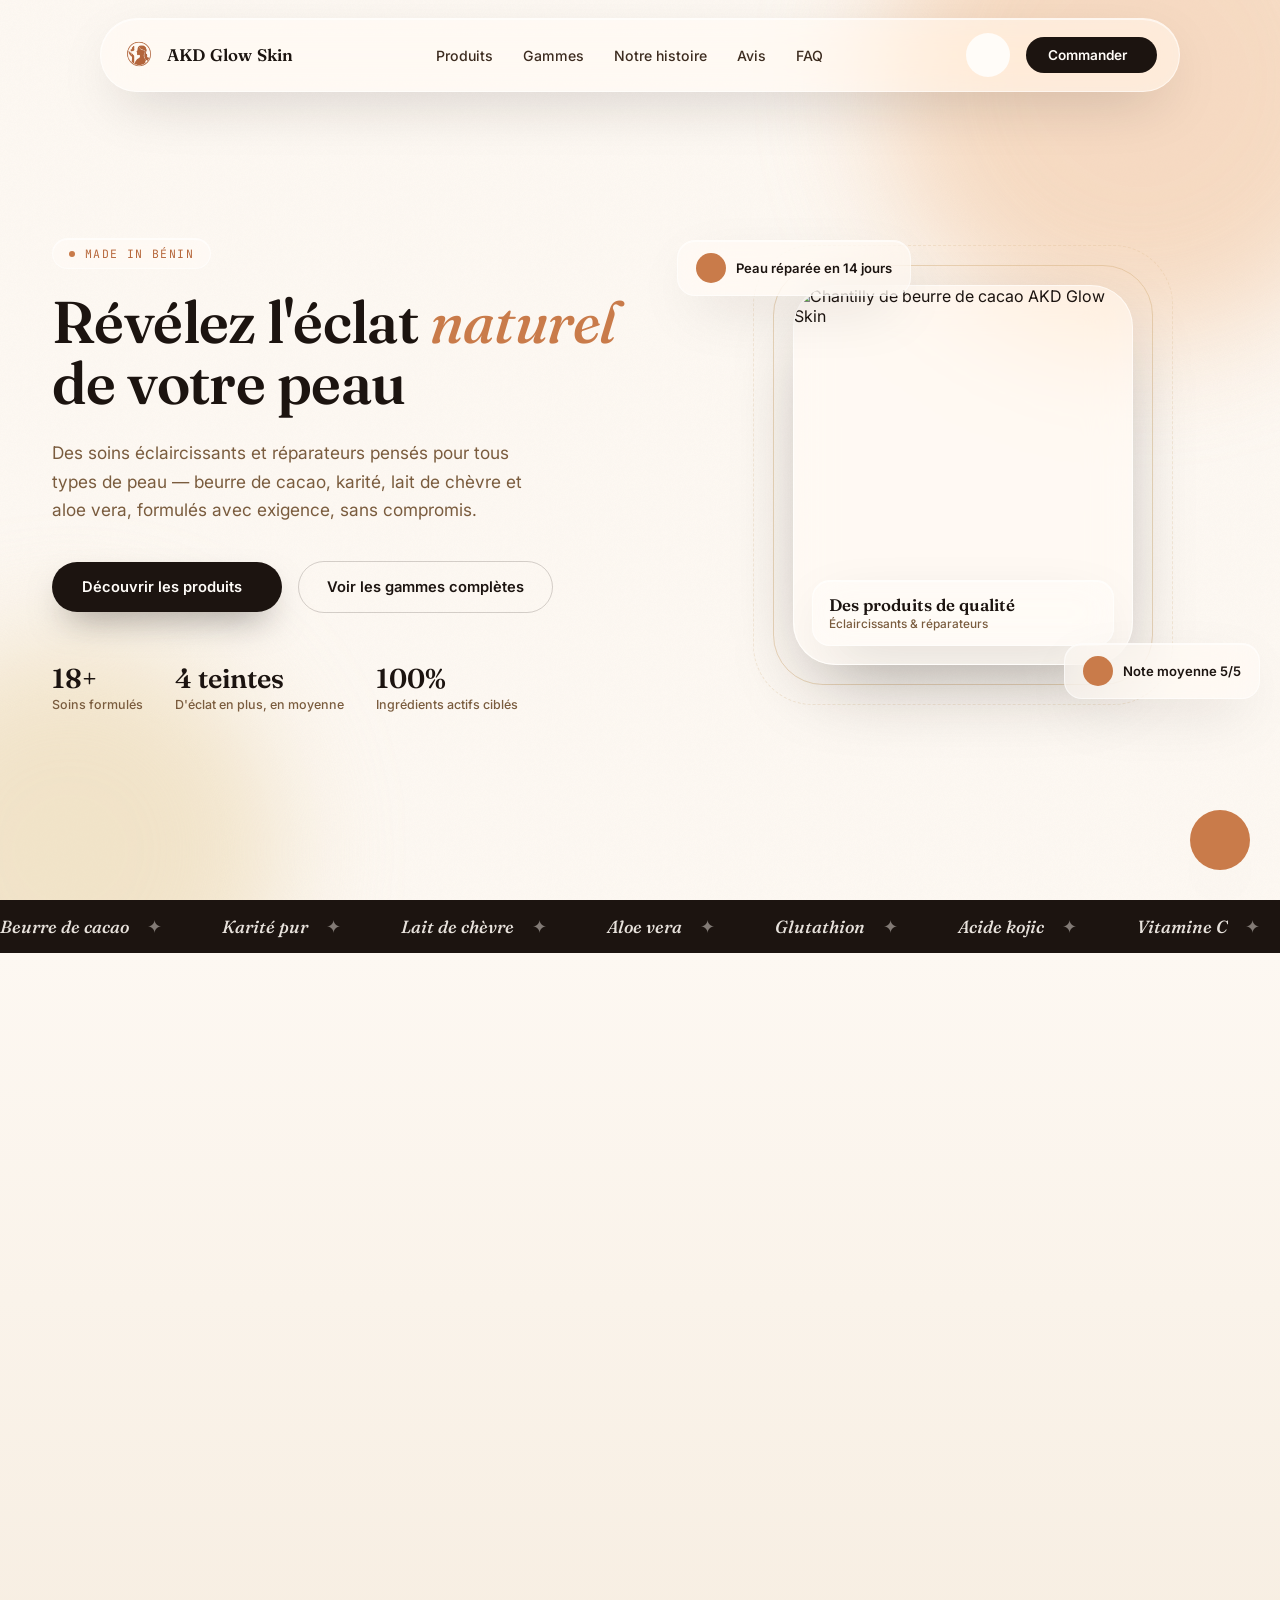
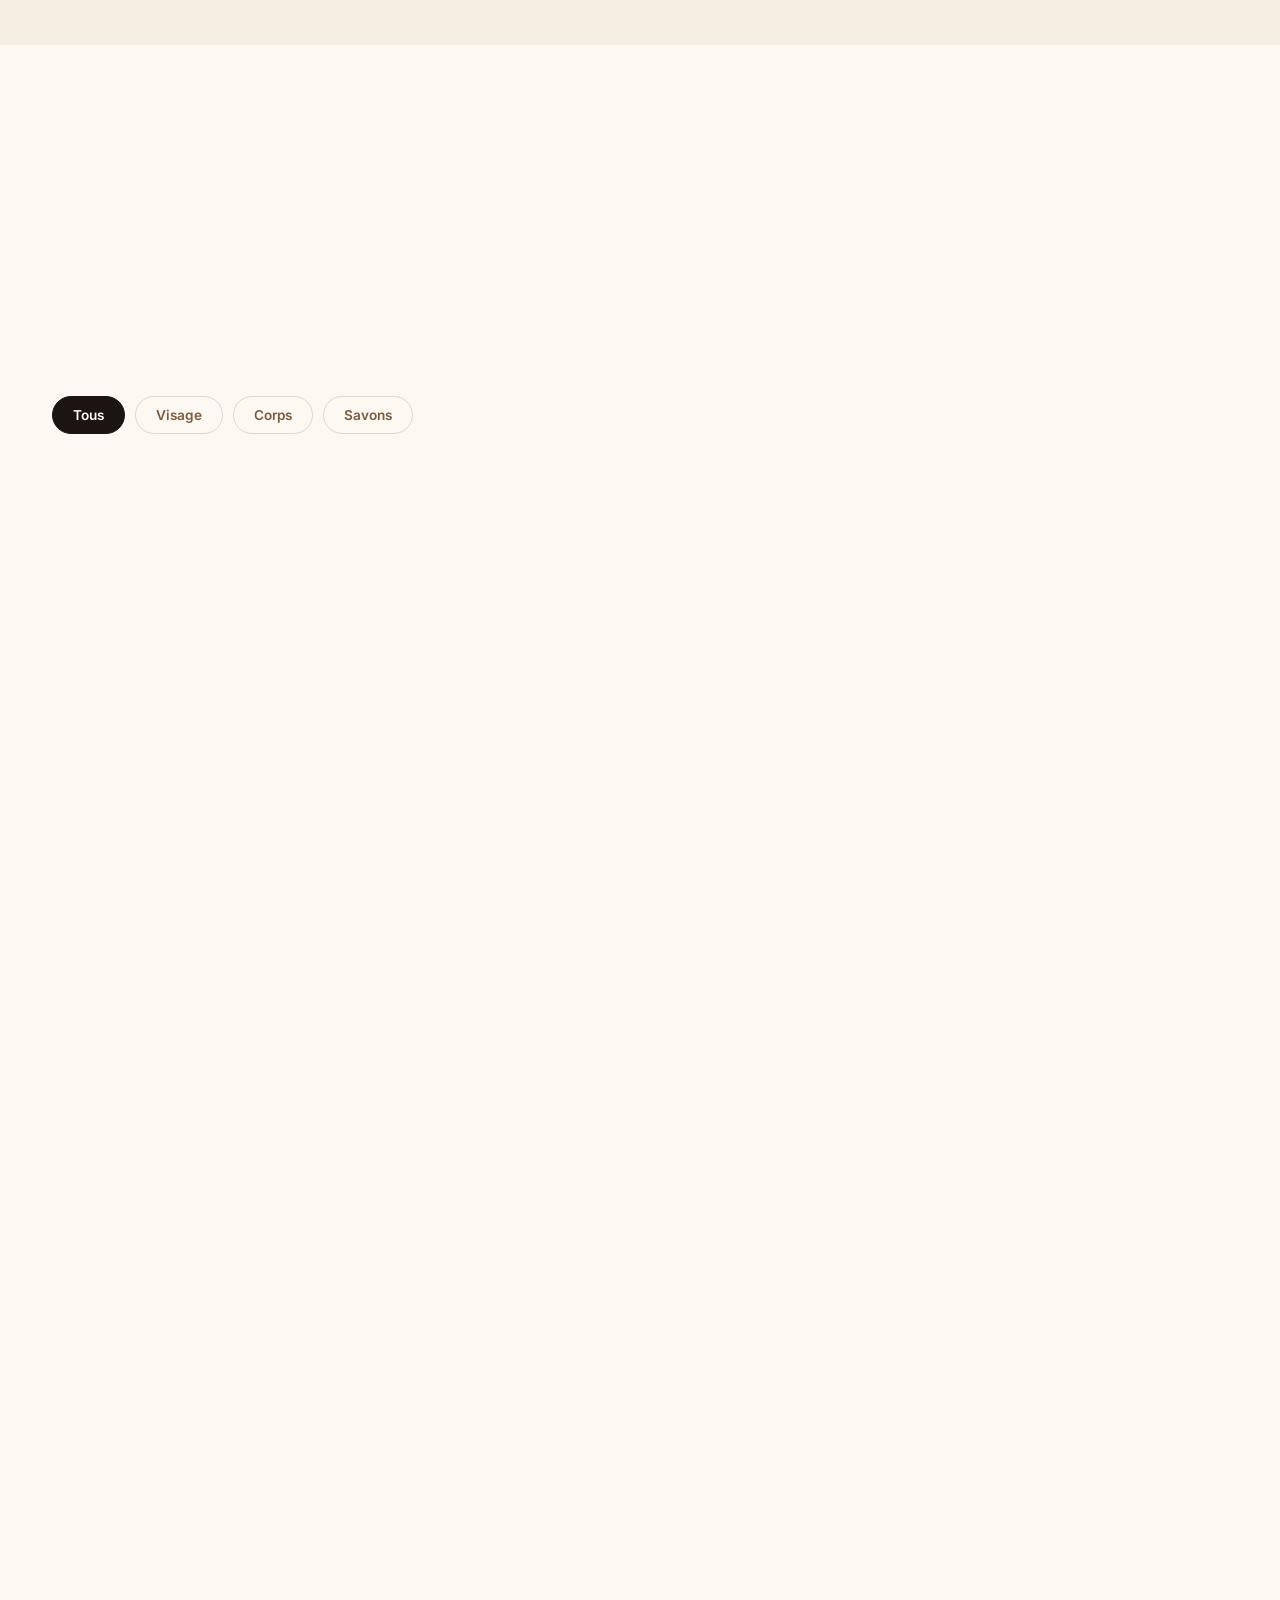
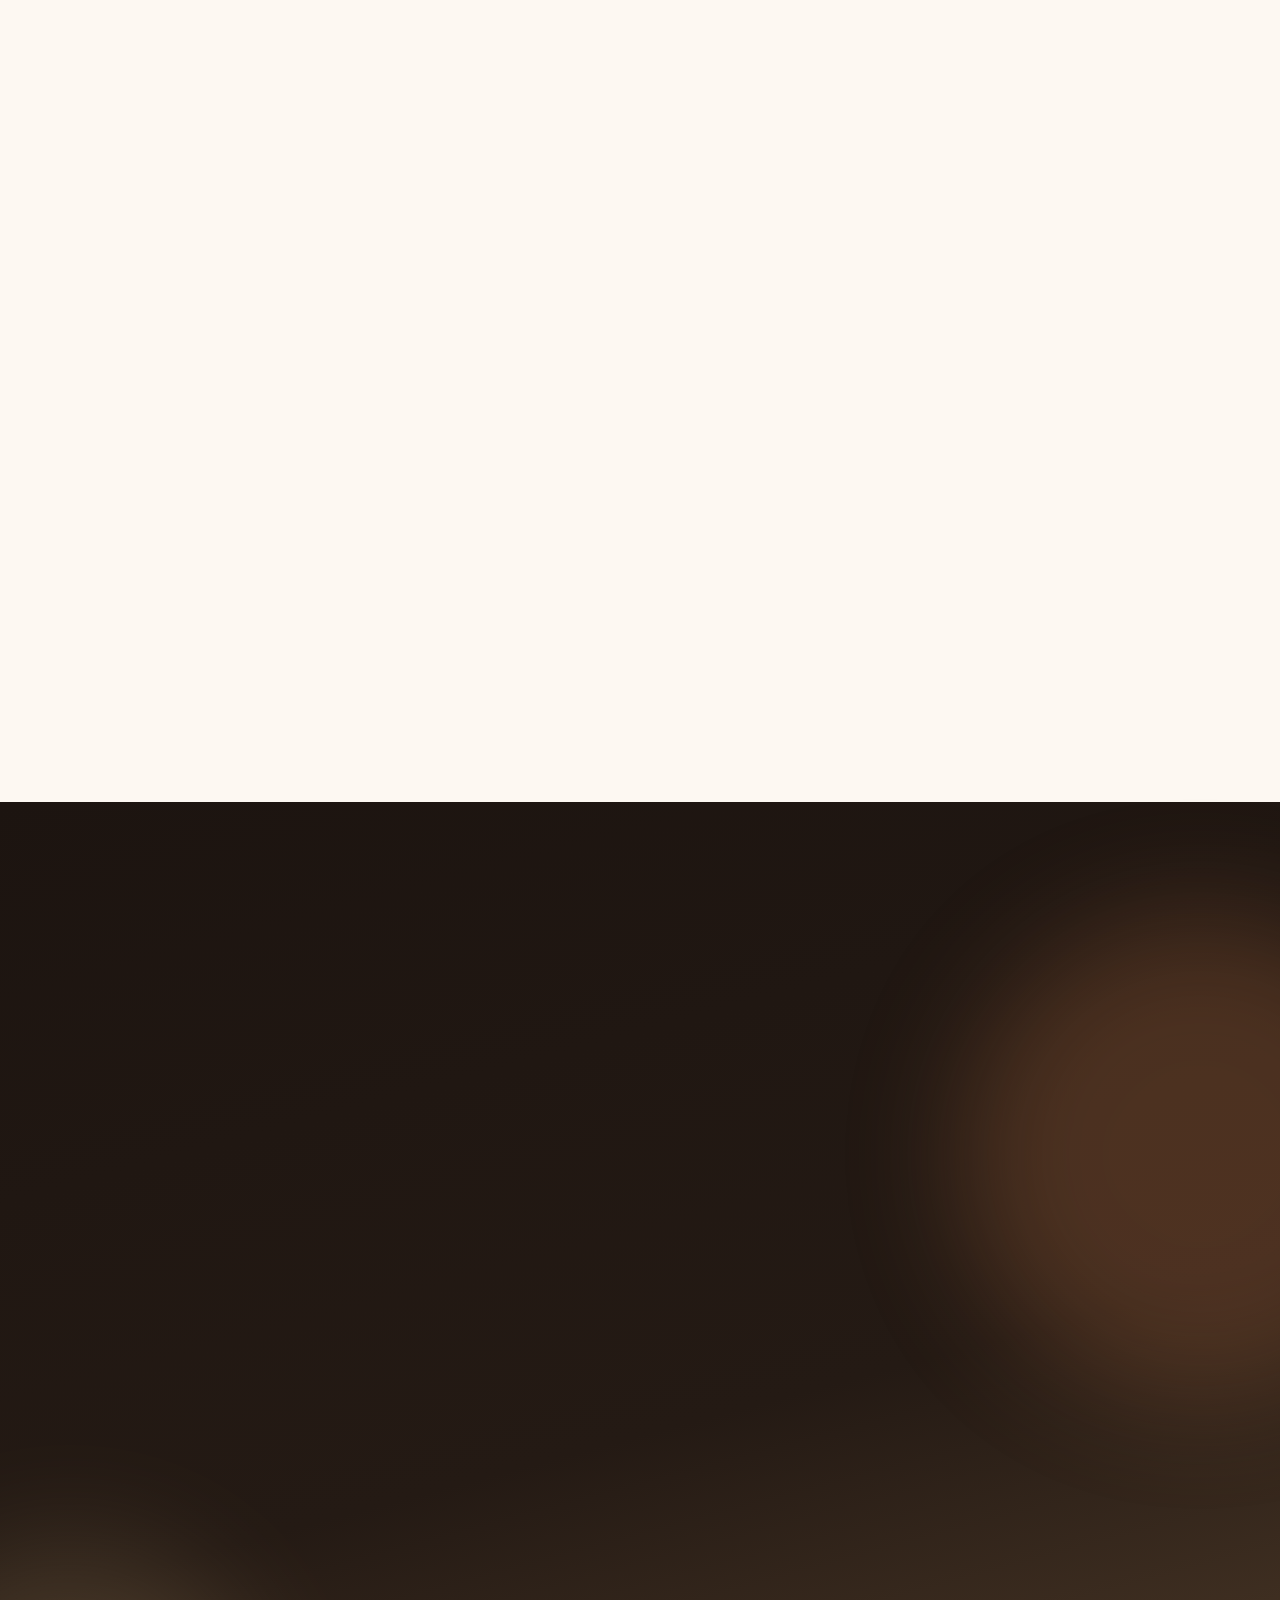
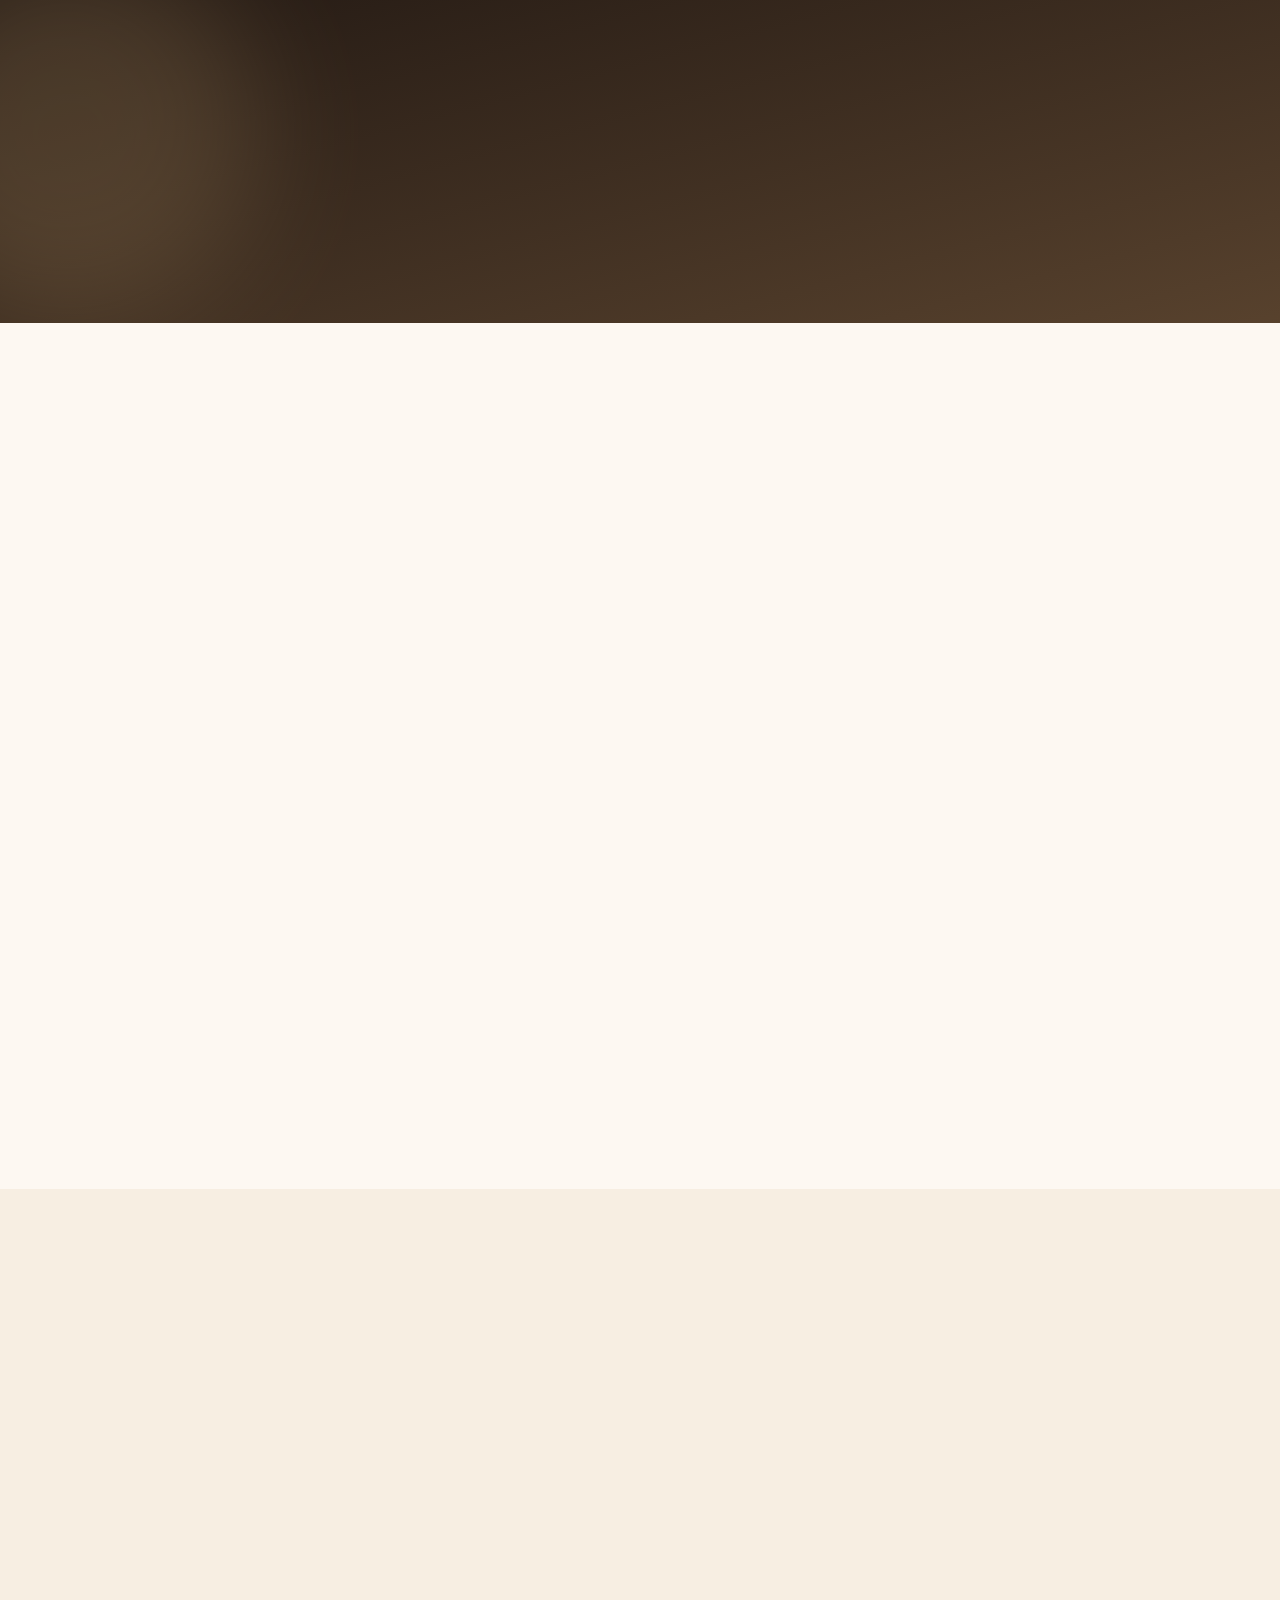
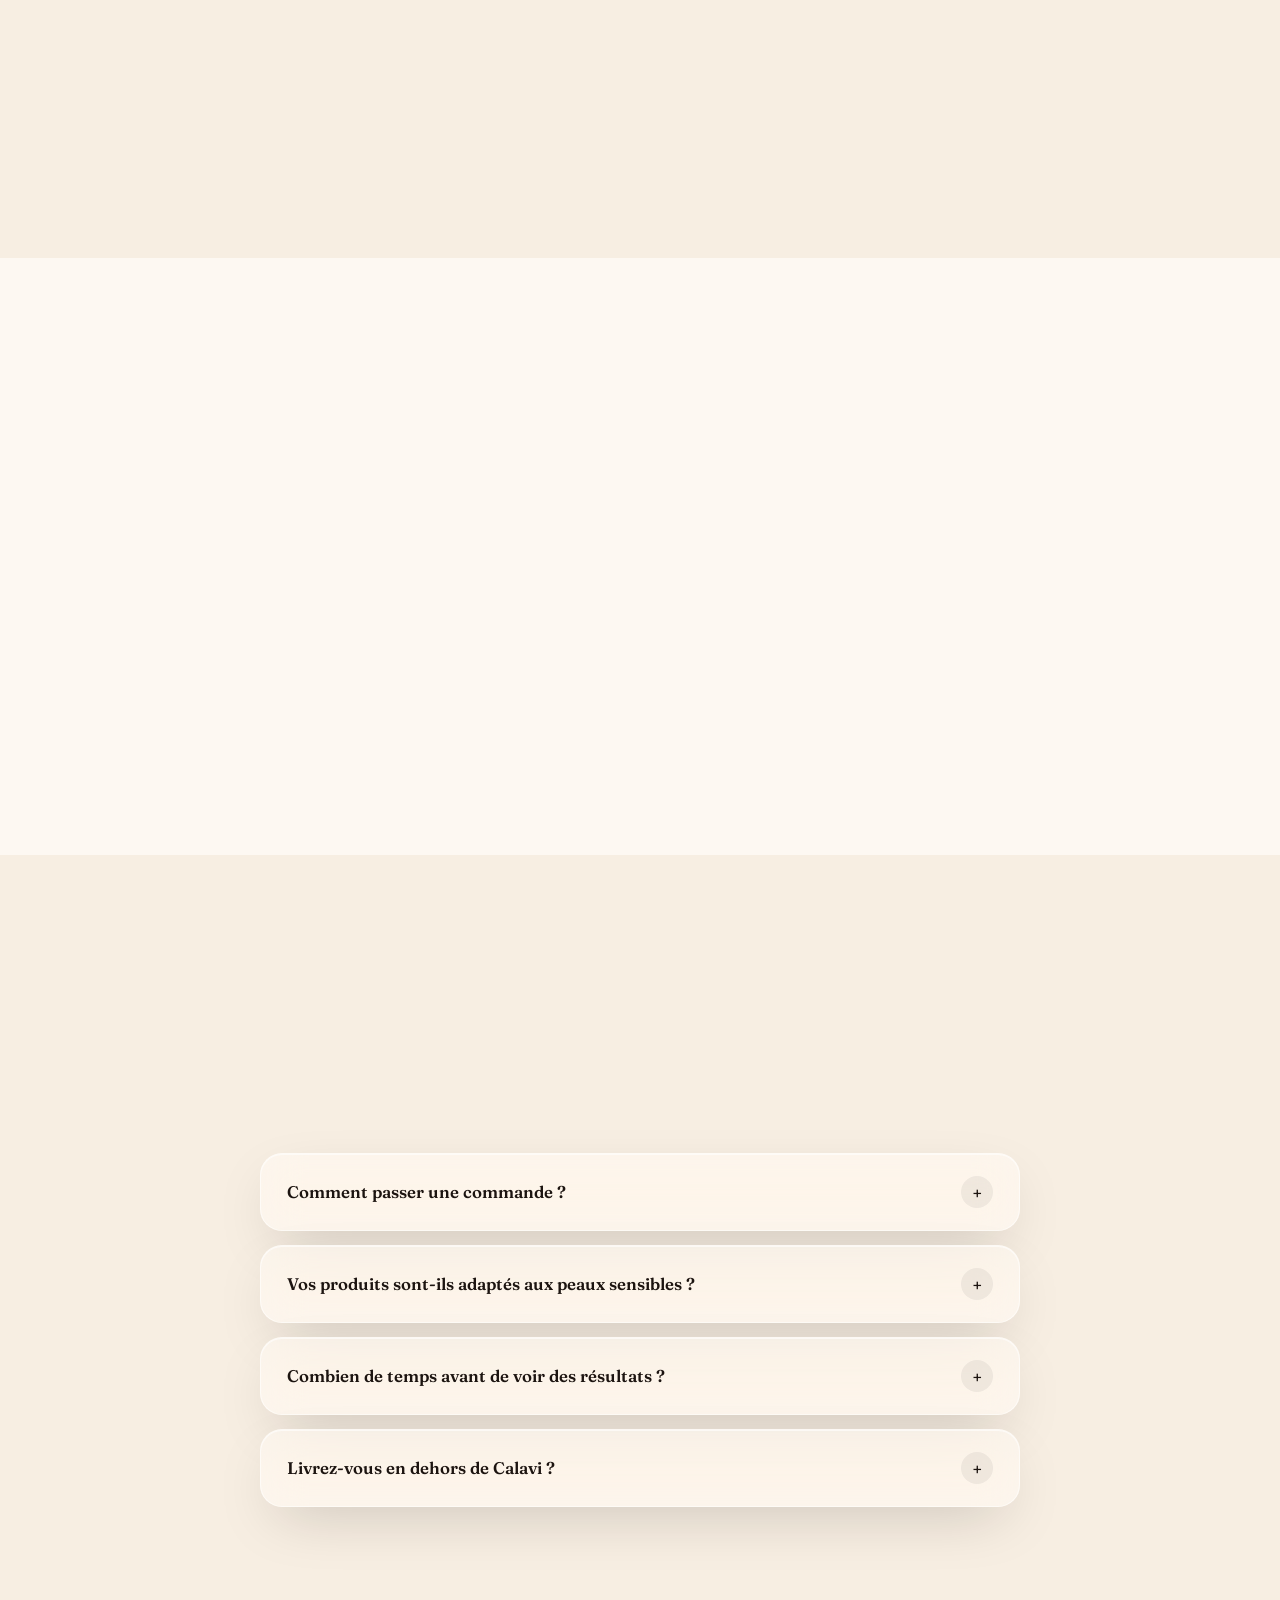
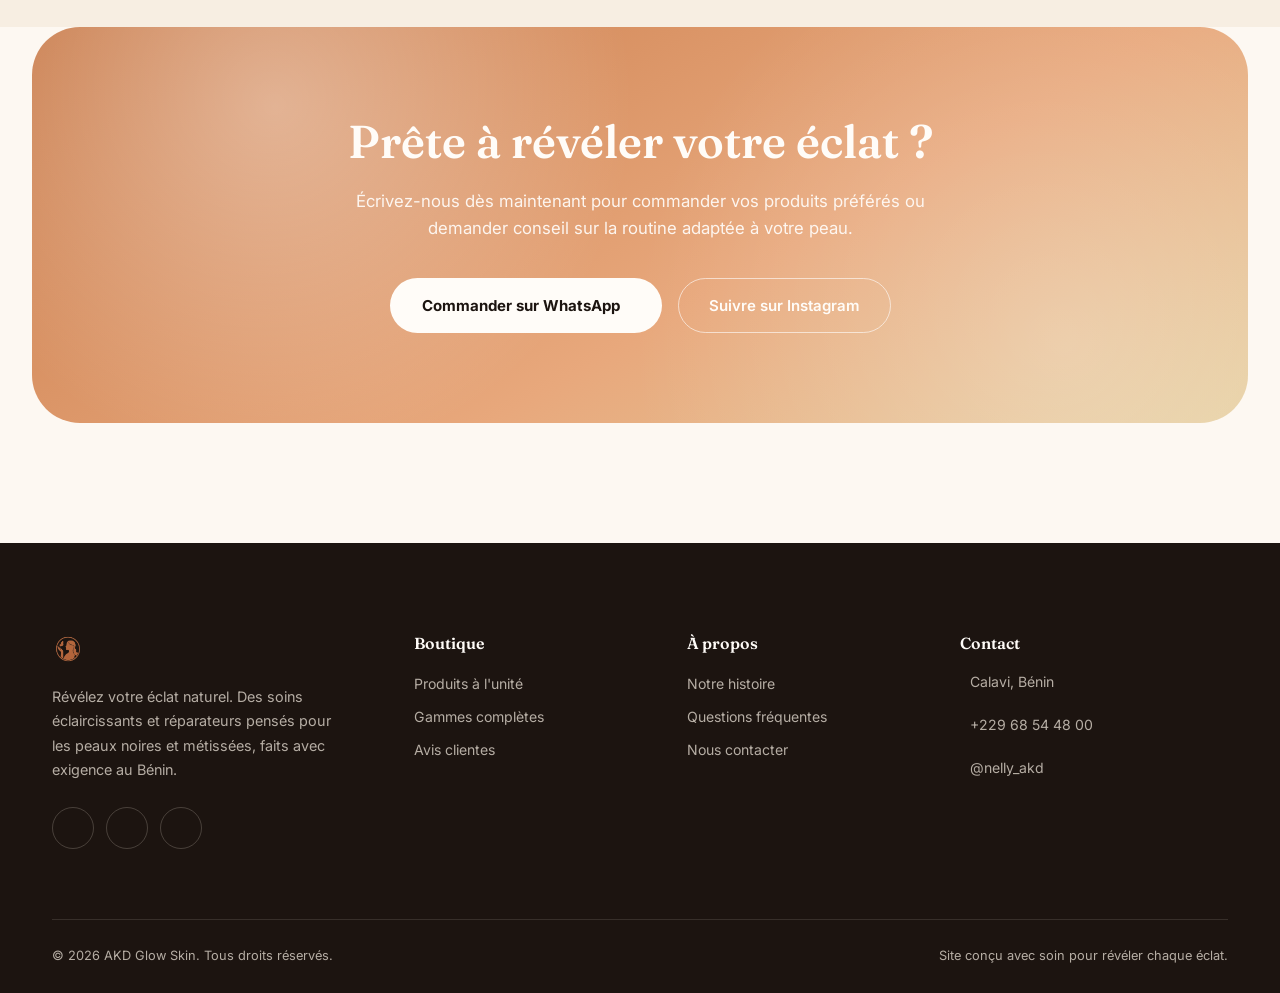
==== commit 32febd89: "Update fmt.Println message from 'Hello' to 'Goodbye'" ====
--- a/index.html
+++ b/index.html
@@ -144,7 +144,7 @@
 
       <div class="product-card glass reveal" data-cat="visage">
         <div class="product-media">
-          <img src="clean-face.png" alt="Crème de nuit Clean Face">
+          <img src="clean-face.png" alt="Crème de nuit Clean Face" loading="lazy">
           <span class="product-badge glass">Nuit</span>
         </div>
         <div class="product-body">
@@ -159,7 +159,7 @@
 
       <div class="product-card glass reveal" data-cat="corps">
         <div class="product-media">
-          <img src="chantillycreme.png" alt="Chantilly de beurre de cacao">
+          <img src="chantillycreme.png" alt="Chantilly de beurre de cacao" loading="lazy">
           <span class="product-badge glass">Best-seller</span>
         </div>
         <div class="product-body">
@@ -174,7 +174,7 @@
 
       <div class="product-card glass reveal" data-cat="visage">
         <div class="product-media">
-          <img src="mini-kit.jpg" alt="Mini-kit super éclaircissant visage">
+          <img src="mini-kit.jpg" alt="Mini-kit super éclaircissant visage" loading="lazy">
           <span class="product-badge glass">Kit visage</span>
         </div>
         <div class="product-body">
@@ -189,7 +189,7 @@
 
       <div class="product-card glass reveal" data-cat="savon">
         <div class="product-media">
-          <img src="savon-chevre.png" alt="Savon au lait de chèvre">
+          <img src="savon-chevre.png" alt="Savon au lait de chèvre" loading="lazy">
           <span class="product-badge glass">Peaux matures</span>
         </div>
         <div class="product-body">
@@ -204,7 +204,7 @@
 
       <div class="product-card glass reveal" data-cat="savon">
         <div class="product-media">
-          <img src="savon-aloe.png" alt="Savon aloe vera">
+          <img src="savon-aloe.png" alt="Savon aloe vera" loading="lazy">
           <span class="product-badge glass">Corps & visage</span>
         </div>
         <div class="product-body">
@@ -219,7 +219,7 @@
 
       <div class="product-card glass reveal" data-cat="savon">
         <div class="product-media">
-          <img src="savon-noir.jpg" alt="Savon noir activateur d'éclat">
+          <img src="savon-noir.jpg" alt="Savon noir activateur d'éclat" loading="lazy">
           <span class="product-badge glass">Quotidien</span>
         </div>
         <div class="product-body">
@@ -234,7 +234,7 @@
 
       <div class="product-card glass reveal" data-cat="corps">
         <div class="product-media">
-          <img src="intense-glow-oil.jpg" alt="Intense Glow Oil">
+          <img src="intense-glow-oil.jpg" alt="Intense Glow Oil" loading="lazy">
           <span class="product-badge glass">Huile</span>
         </div>
         <div class="product-body">
@@ -249,7 +249,7 @@
 
       <div class="product-card glass reveal" data-cat="corps">
         <div class="product-media">
-          <img src="gel-douche-glowup.jpg" alt="Gel douche Glow Up">
+          <img src="gel-douche-glowup.jpg" alt="Gel douche Glow Up" loading="lazy">
           <span class="product-badge glass">Papaye</span>
         </div>
         <div class="product-body">
@@ -264,7 +264,7 @@
 
       <div class="product-card glass reveal" data-cat="corps">
         <div class="product-media">
-          <img src="gel-douche-metisse.jpg" alt="Gel douche teint métissé">
+          <img src="gel-douche-metisse.jpg" alt="Gel douche teint métissé" loading="lazy">
           <span class="product-badge glass">Tous types</span>
         </div>
         <div class="product-body">
@@ -298,7 +298,7 @@
 
       <div class="bundle-card glass-dark reveal">
         <div class="bundle-media">
-          <img src="gamme-glowup.jpg" alt="Gamme Glow Up">
+          <img src="gamme-glowup.jpg" alt="Gamme Glow Up" loading="lazy">
           <span class="bundle-tag">Populaire</span>
         </div>
         <div class="bundle-body">
@@ -316,7 +316,7 @@
 
       <div class="bundle-card glass-dark reveal">
         <div class="bundle-media">
-          <img src="gamme-blanchissante.jpg" alt="Gamme Blanchissante">
+          <img src="gamme-blanchissante.jpg" alt="Gamme Blanchissante" loading="lazy">
           <span class="bundle-tag">+4 teintes</span>
         </div>
         <div class="bundle-body">
@@ -334,7 +334,7 @@
 
       <div class="bundle-card glass-dark reveal">
         <div class="bundle-media">
-          <img src="gamme-nettoyante-plus.jpg" alt="Gamme Nettoyante Plus">
+          <img src="gamme-nettoyante-plus.jpg" alt="Gamme Nettoyante Plus" loading="lazy">
           <span class="bundle-tag">Grossesse</span>
         </div>
         <div class="bundle-body">
@@ -352,7 +352,7 @@
 
       <div class="bundle-card glass-dark reveal">
         <div class="bundle-media">
-          <img src="gamme-booster3en1.jpg" alt="Gamme Booster d'Éclat 3 en 1">
+          <img src="gamme-booster3en1.jpg" alt="Gamme Booster d'Éclat 3 en 1" loading="lazy">
           <span class="bundle-tag">3 en 1</span>
         </div>
         <div class="bundle-body">
@@ -370,7 +370,7 @@
 
       <div class="bundle-card glass-dark reveal">
         <div class="bundle-media">
-          <img src="gamme-metisse.jpg" alt="Gamme Métisse Super Éclaircissant">
+          <img src="gamme-metisse.jpg" alt="Gamme Métisse Super Éclaircissant" loading="lazy">
           <span class="bundle-tag">Teint métissé</span>
         </div>
         <div class="bundle-body">
@@ -388,7 +388,7 @@
 
       <div class="bundle-card glass-dark reveal">
         <div class="bundle-media">
-          <img src="gamme-nettoyante.jpg" alt="Gamme Nettoyante">
+          <img src="gamme-nettoyante.jpg" alt="Gamme Nettoyante" loading="lazy">
           <span class="bundle-tag">Tout type de peau</span>
         </div>
         <div class="bundle-body">
@@ -406,7 +406,7 @@
 
       <div class="bundle-card glass-dark reveal">
         <div class="bundle-media">
-          <img src="gamme-kojic.jpg" alt="Gamme Éclaircissante Kojic Plus">
+          <img src="gamme-kojic.jpg" alt="Gamme Éclaircissante Kojic Plus" loading="lazy">
           <span class="bundle-tag">Peau claire</span>
         </div>
         <div class="bundle-body">
@@ -424,7 +424,7 @@
 
       <div class="bundle-card glass-dark reveal">
         <div class="bundle-media">
-          <img src="gamme-nila.jpg" alt="Gamme Booster d'Éclat Plus Nila">
+          <img src="gamme-nila.jpg" alt="Gamme Booster d'Éclat Plus Nila" loading="lazy">
           <span class="bundle-tag">Nila</span>
         </div>
         <div class="bundle-body">
@@ -449,7 +449,7 @@
   <div class="wrap founder-grid">
     <div class="founder-portrait reveal">
       <div class="founder-img-wrap">
-        <img src="founder.jpg" alt="Fondatrice d'AKD Glow Skin">
+        <img src="founder.jpg" alt="Fondatrice d'AKD Glow Skin" loading="lazy">
       </div>
       <div class="founder-quote-chip glass">
         <div class="stars"><i class="ph-fill ph-star"></i><i class="ph-fill ph-star"></i><i class="ph-fill ph-star"></i><i class="ph-fill ph-star"></i><i class="ph-fill ph-star"></i></div>
@@ -626,3 +626,4 @@
 </body>
 </html>
 
+
--- a/style.css
+++ b/style.css
@@ -0,0 +1,646 @@
+﻿:root{
+  /* ===== Token system — derived from the product world: cacao butter, shea, terracotta jars, gold rims ===== */
+  --cacao-950:#1C1410;
+  --cacao-900:#241A14;
+  --cacao-700:#3D2C20;
+  --wood-600:#7A5C3E;
+  --shea-50:#FDF8F2;
+  --shea-100:#F7EEE2;
+  --terracotta-500:#C97B4A;
+  --terracotta-600:#B6663A;
+  --peach-400:#E8A87C;
+  --peach-300:#F0C29B;
+  --gold-500:#D4AF7A;
+  --gold-300:#E6CFA0;
+  --ivory:#FFFCF8;
+
+  --glass-bg: rgba(255,252,248,0.55);
+  --glass-bg-dark: rgba(36,26,20,0.45);
+  --glass-border: rgba(255,255,255,0.55);
+  --glass-border-dark: rgba(212,175,122,0.25);
+
+  --shadow-soft: 0 20px 60px -20px rgba(28,20,16,0.25);
+  --shadow-lift: 0 30px 80px -25px rgba(28,20,16,0.4);
+
+  --font-display:'Fraunces', serif;
+  --font-body:'Inter', sans-serif;
+  --font-mono:'JetBrains Mono', monospace;
+
+  --container: 1240px;
+}
+
+*{margin:0;padding:0;box-sizing:border-box;}
+html{scroll-behavior:smooth; overflow-x:hidden;}
+body{
+  font-family:var(--font-body);
+  background:var(--shea-50);
+  color:var(--cacao-950);
+  overflow-x:hidden;
+  width:100%;
+  -webkit-font-smoothing:antialiased;
+}
+img{display:block;max-width:100%;}
+a{color:inherit;text-decoration:none;}
+button{font-family:inherit;cursor:pointer;border:none;background:none;}
+ul{list-style:none;}
+
+::selection{background:var(--terracotta-500);color:var(--ivory);}
+
+/* ===== Reduced motion ===== */
+@media (prefers-reduced-motion: reduce){
+  *{animation-duration:0.01ms !important; animation-iteration-count:1 !important; transition-duration:0.01ms !important; scroll-behavior:auto !important;}
+}
+
+/* ===== Ambient background texture ===== */
+.grain-layer{
+  position:fixed; inset:0; z-index:0; pointer-events:none; opacity:0.5;
+  background-image:url("data:image/svg+xml,%3Csvg xmlns='http://www.w3.org/2000/svg' width='160' height='160'%3E%3Cfilter id='n'%3E%3CfeTurbulence type='fractalNoise' baseFrequency='0.9' numOctaves='2' stitchTiles='stitch'/%3E%3C/filter%3E%3Crect width='100%25' height='100%25' filter='url(%23n)' opacity='0.05'/%3E%3C/svg%3E");
+}
+
+.blob{
+  position:absolute; border-radius:50%; filter:blur(60px); z-index:0; pointer-events:none;
+}
+
+/* ===== Container ===== */
+.wrap{max-width:var(--container); margin:0 auto; padding:0 32px;}
+
+/* ===== Glass utility ===== */
+.glass{
+  background:var(--glass-bg);
+  backdrop-filter:blur(20px) saturate(160%);
+  -webkit-backdrop-filter:blur(20px) saturate(160%);
+  border:1px solid var(--glass-border);
+  box-shadow: var(--shadow-soft), inset 0 1px 0 rgba(255,255,255,0.6);
+}
+.glass-dark{
+  background:var(--glass-bg-dark);
+  backdrop-filter:blur(20px) saturate(160%);
+  -webkit-backdrop-filter:blur(20px) saturate(160%);
+  border:1px solid var(--glass-border-dark);
+  box-shadow: var(--shadow-soft), inset 0 1px 0 rgba(255,255,255,0.06);
+}
+
+/* ============================================= NAV ============================================= */
+.nav{
+  position:fixed; top:18px; left:50%; transform:translateX(-50%);
+  width:min(94%, 1080px); z-index:100;
+  display:flex; align-items:center; justify-content:space-between;
+  padding:14px 22px; border-radius:100px;
+  transition:all .4s ease;
+}
+.nav-logo{
+  display:flex; align-items:center; gap:10px;
+  font-family:var(--font-display); font-weight:600; font-size:1.05rem; letter-spacing:.01em;
+}
+.nav-logo .mark{
+  width:34px;height:34px;border-radius:50%;
+  background:linear-gradient(145deg,var(--terracotta-500),var(--gold-500));
+  display:flex;align-items:center;justify-content:center;
+  color:var(--ivory); font-size:.85rem; font-weight:700;
+  box-shadow:0 4px 14px -4px rgba(201,123,74,.6);
+}
+.nav-links{display:flex; gap:30px; align-items:center;}
+.nav-links a{
+  font-size:.88rem; font-weight:500; color:var(--cacao-700);
+  position:relative; padding:4px 0;
+  transition:color .25s ease;
+}
+.nav-links a::after{
+  content:''; position:absolute; left:0; bottom:-2px; width:0; height:1.5px;
+  background:var(--terracotta-500); transition:width .3s ease;
+}
+.nav-links a:hover{color:var(--cacao-950);}
+.nav-links a:hover::after{width:100%;}
+.nav-cta{
+  background:var(--cacao-950); color:var(--ivory);
+  padding:10px 22px; border-radius:100px; font-size:.85rem; font-weight:600;
+  display:flex; align-items:center; gap:8px;
+  transition:transform .25s ease, box-shadow .25s ease;
+}
+.nav-cta:hover{transform:translateY(-2px); box-shadow:0 10px 24px -8px rgba(28,20,16,.5);}
+.nav-actions{display:flex; align-items:center; gap:16px;}
+.nav-toggle{display:none;}
+
+@media (max-width:880px){
+  .nav-links{display:none;}
+  .nav-toggle{display:flex; flex-direction:column; gap:5px; width:22px; padding:4px;}
+  .nav-toggle span{height:2px; background:var(--cacao-950); border-radius:2px;}
+}
+@media (max-width:480px){
+  .nav-actions{gap:10px;}
+  .nav-cta{padding:8px 12px; font-size:.8rem;}
+  .nav-cta span{display:none;} /* hide arrow on very small screens to save space */
+  .nav-logo{font-size:.9rem; gap:6px;}
+  .nav-logo .logo-img{width:28px; height:28px;}
+}
+
+/* ============================================= HERO ============================================= */
+.hero{
+  position:relative; min-height:100vh; display:flex; align-items:center;
+  padding:140px 0 90px;
+  overflow:hidden;
+}
+.hero .blob-1{width:520px;height:520px; background:var(--peach-300); top:-180px; right:-120px; opacity:.55;}
+.hero .blob-2{width:420px;height:420px; background:var(--gold-300); bottom:-160px; left:-140px; opacity:.5;}
+
+.hero-grid{
+  position:relative; z-index:2;
+  display:grid; grid-template-columns:1.05fr .95fr; gap:60px; align-items:center;
+  width:100%;
+}
+.hero-eyebrow{
+  display:inline-flex; align-items:center; gap:10px;
+  font-family:var(--font-mono); font-size:.72rem; letter-spacing:.12em; text-transform:uppercase;
+  color:var(--terracotta-600); margin-bottom:22px;
+  padding:7px 16px; border-radius:100px;
+}
+.hero-eyebrow .dot{width:6px;height:6px;border-radius:50%;background:var(--terracotta-500);}
+
+.hero h1{
+  font-family:var(--font-display);
+  font-weight:600;
+  font-size:clamp(2.6rem, 4.6vw, 4.4rem);
+  line-height:1.04;
+  letter-spacing:-0.01em;
+  color:var(--cacao-950);
+  margin-bottom:26px;
+}
+.hero h1 em{
+  font-style:italic; font-weight:500; color:var(--terracotta-500);
+  position:relative;
+}
+.hero-sub{
+  font-size:1.08rem; line-height:1.65; color:var(--wood-600);
+  max-width:480px; margin-bottom:36px; font-weight:400;
+}
+.hero-actions{display:flex; gap:16px; align-items:center; flex-wrap:wrap; margin-bottom:48px;}
+.btn-primary{
+  background:var(--cacao-950); color:var(--ivory);
+  padding:16px 30px; border-radius:100px; font-size:.92rem; font-weight:600;
+  display:inline-flex; align-items:center; gap:10px;
+  transition:transform .3s ease, box-shadow .3s ease, background .3s ease;
+  box-shadow:0 16px 36px -14px rgba(28,20,16,.55);
+}
+.btn-primary:hover{transform:translateY(-3px); background:var(--terracotta-600);}
+.btn-ghost{
+  padding:16px 28px; border-radius:100px; font-size:.92rem; font-weight:600;
+  color:var(--cacao-950); display:inline-flex; align-items:center; gap:8px;
+  border:1.5px solid rgba(28,20,16,.18);
+  transition:all .3s ease;
+}
+.btn-ghost:hover{border-color:var(--cacao-950); background:rgba(28,20,16,.04);}
+
+.hero-trust{display:flex; gap:32px; flex-wrap:wrap;}
+.trust-item{display:flex; flex-direction:column; gap:2px;}
+.trust-item .num{font-family:var(--font-display); font-size:1.7rem; font-weight:600; color:var(--cacao-950);}
+.trust-item .lbl{font-size:.78rem; color:var(--wood-600); font-weight:500;}
+
+/* --- Signature visual: the open jar --- */
+.hero-visual{position:relative; display:flex; justify-content:center; align-items:center; height:560px;}
+.jar-ring{
+  position:absolute; width:380px; height:420px; border-radius:50px;
+  border:1px solid rgba(212,175,122,.45);
+}
+.jar-ring.r2{width:420px;height:460px; border-radius:60px; border-style:dashed; opacity:.5; animation:spin 60s linear infinite;}
+
+.jar-card{
+  position:relative; width:340px; height:380px; border-radius:42px;
+  overflow:hidden;
+  display:flex; align-items:flex-end; justify-content:center;
+  box-shadow:var(--shadow-lift);
+  border:1px solid rgba(255,255,255,.6);
+}
+.jar-card img{
+  position:absolute;
+  top:0; left:0;
+  width:100%; height:100%;
+  object-fit:cover;
+  object-position:center 40%;
+}
+.jar-card .jar-card::after{
+  content:'';
+  position:absolute; inset:0;
+  background:linear-gradient(180deg, rgba(255,255,255,.12), rgba(255,255,255,0) 35%, rgba(0,0,0,.08));
+  pointer-events:none;
+}
+.jar-label{
+  position:absolute; bottom:18px; left:18px; right:18px;
+  padding:14px 16px; border-radius:18px;
+  display:flex; flex-direction:column; gap:2px;
+}
+.jar-label .name{font-family:var(--font-display); font-weight:600; font-size:1.05rem; color:var(--cacao-950);}
+.jar-label .tag{font-size:.74rem; color:var(--wood-600); font-weight:500;}
+
+.float-chip{
+  position:absolute; padding:12px 18px; border-radius:18px;
+  display:flex; align-items:center; gap:10px;
+  font-size:.82rem; font-weight:600; color:var(--cacao-950);
+  animation:float 5s ease-in-out infinite;
+}
+.float-chip.c1{top:8%; left:-4%; animation-delay:.2s;}
+.float-chip.c2{bottom:10%; right:-6%; animation-delay:1.1s;}
+.float-chip .ico{width:30px;height:30px;border-radius:50%; display:flex;align-items:center;justify-content:center; background:var(--terracotta-500); color:var(--ivory); font-size:.8rem;}
+@keyframes float{0%,100%{transform:translateY(0);} 50%{transform:translateY(-12px);}}
+
+@media (max-width:980px){
+  .hero-grid{grid-template-columns:1fr; text-align:center;}
+  .hero-sub{margin-left:auto;margin-right:auto;}
+  .hero-actions{justify-content:center;}
+  .hero-trust{justify-content:center;}
+  .hero-visual{height:440px; margin-top:20px;}
+  .jar-card{width:280px;height:360px;}
+  .float-chip{display:none;}
+}
+
+/* ============================================= MARQUEE ============================================= */
+.marquee-strip{
+  background:var(--cacao-950); color:var(--shea-50);
+  padding:16px 0; overflow:hidden; position:relative; z-index:2;
+}
+.marquee-track{display:flex; gap:60px; white-space:nowrap; animation:scrollX 28s linear infinite;}
+.marquee-track span{font-family:var(--font-display); font-style:italic; font-size:1.1rem; font-weight:500; opacity:.9; display:flex; align-items:center; gap:18px;}
+.marquee-track span::after{content:'✦'; opacity:.5; font-style:normal;}
+@keyframes scrollX{from{transform:translateX(0);} to{transform:translateX(-50%);}}
+
+/* ============================================= SECTION GENERIC ============================================= */
+section{position:relative; padding:120px 0; z-index:1;}
+.section-head{max-width:680px; margin-bottom:64px;}
+.section-eyebrow{
+  font-family:var(--font-mono); font-size:.72rem; letter-spacing:.14em; text-transform:uppercase;
+  color:var(--terracotta-600); font-weight:500; margin-bottom:16px; display:block;
+}
+.section-head h2{
+  font-family:var(--font-display); font-weight:600; font-size:clamp(2rem, 3.2vw, 2.8rem);
+  line-height:1.12; letter-spacing:-0.01em; color:var(--cacao-950);
+}
+.section-head p{margin-top:18px; font-size:1.04rem; color:var(--wood-600); line-height:1.6;}
+.section-head.center{margin-left:auto; margin-right:auto; text-align:center;}
+
+/* ============================================= BENEFITS ============================================= */
+.benefits-section{background:linear-gradient(180deg, var(--shea-50), var(--shea-100));}
+.benefits-grid{display:grid; grid-template-columns:repeat(4,1fr); gap:22px;}
+.benefit-card{
+  padding:32px 26px; border-radius:28px;
+  display:flex; flex-direction:column; gap:16px;
+  transition:transform .35s ease, box-shadow .35s ease;
+}
+.benefit-card:hover{transform:translateY(-6px);}
+.benefit-ico{
+  width:52px;height:52px;border-radius:16px;
+  display:flex;align-items:center;justify-content:center;
+  background:linear-gradient(145deg,var(--terracotta-500),var(--peach-400));
+  color:var(--ivory); font-size:1.3rem;
+}
+.benefit-card h3{font-family:var(--font-display); font-size:1.15rem; font-weight:600; color:var(--cacao-950);}
+.benefit-card p{font-size:.9rem; color:var(--wood-600); line-height:1.55;}
+
+@media (max-width:980px){.benefits-grid{grid-template-columns:repeat(2,1fr);}}
+@media (max-width:560px){.benefits-grid{grid-template-columns:1fr;}}
+
+/* ============================================= PRODUCTS ============================================= */
+.products-section{background:var(--shea-50);}
+.filter-row{display:flex; gap:10px; margin-bottom:48px; flex-wrap:wrap;}
+.filter-chip{
+  padding:10px 20px; border-radius:100px; font-size:.85rem; font-weight:600;
+  border:1.5px solid rgba(28,20,16,.14); color:var(--wood-600);
+  transition:all .25s ease;
+}
+.filter-chip.active{background:var(--cacao-950); color:var(--ivory); border-color:var(--cacao-950);}
+.filter-chip:hover{border-color:var(--cacao-950);}
+
+.product-grid{display:grid; grid-template-columns:repeat(3,1fr); gap:28px;}
+.product-card{
+  border-radius:32px; overflow:hidden; position:relative;
+  display:flex; flex-direction:column;
+  transition:transform .4s cubic-bezier(.22,1,.36,1), box-shadow .4s ease;
+}
+.product-card:hover{transform:translateY(-8px);}
+.product-media{
+  position:relative; aspect-ratio:1/1; overflow:hidden;
+  background:linear-gradient(160deg,var(--shea-100),var(--peach-300));
+}
+.product-media img{width:100%;height:100%;object-fit:cover; transition:transform .6s ease;}
+.product-card:hover .product-media img{transform:scale(1.07);}
+.product-badge{
+  position:absolute; top:16px; left:16px; padding:7px 14px; border-radius:100px;
+  font-family:var(--font-mono); font-size:.68rem; letter-spacing:.06em; text-transform:uppercase;
+  font-weight:500; color:var(--cacao-950);
+}
+.product-body{padding:24px 24px 26px; display:flex; flex-direction:column; gap:10px; flex:1;}
+.product-body h3{font-family:var(--font-display); font-size:1.2rem; font-weight:600; color:var(--cacao-950);}
+.product-body .desc{font-size:.86rem; color:var(--wood-600); line-height:1.55; flex:1;}
+.product-foot{display:flex; align-items:center; justify-content:space-between; margin-top:8px;}
+.price{font-family:var(--font-mono); font-weight:500; font-size:1.05rem; color:var(--terracotta-600);}
+.add-btn{
+  width:42px;height:42px;border-radius:50%;
+  background:var(--cacao-950); color:var(--ivory);
+  display:flex;align-items:center;justify-content:center; font-size:1.1rem;
+  transition:all .3s ease;
+}
+.add-btn:hover{background:var(--terracotta-500); transform:rotate(90deg);}
+
+@media (max-width:980px){.product-grid{grid-template-columns:repeat(2,1fr);}}
+@media (max-width:620px){.product-grid{grid-template-columns:1fr;}}
+
+/* ============================================= GAMMES / BUNDLES ============================================= */
+.bundles-section{
+  background:linear-gradient(165deg, var(--cacao-950) 0%, var(--cacao-900) 55%, var(--wood-600) 130%);
+  color:var(--shea-50);
+}
+.bundles-section .blob-3{width:480px;height:480px;background:var(--terracotta-500); top:10%; right:-160px; opacity:.25;}
+.bundles-section .blob-4{width:380px;height:380px;background:var(--gold-500); bottom:0%; left:-120px; opacity:.18;}
+.bundles-section .section-eyebrow{color:var(--gold-300);}
+.bundles-section .section-head h2{color:var(--ivory);}
+.bundles-section .section-head p{color:rgba(247,238,226,.7);}
+
+.bundle-scroller{
+  display:flex; gap:26px; overflow-x:auto; padding-bottom:14px; scroll-snap-type:x mandatory;
+  margin:0 -32px; padding-left:32px; padding-right:32px;
+}
+.bundle-scroller::-webkit-scrollbar{height:6px;}
+.bundle-scroller::-webkit-scrollbar-thumb{background:rgba(255,255,255,.2); border-radius:10px;}
+
+.bundle-card{
+  flex:0 0 min(82vw, 300px); scroll-snap-align:start;
+  border-radius:32px; overflow:hidden;
+  display:flex; flex-direction:column;
+  position:relative;
+}
+.bundle-media{aspect-ratio:1/1; overflow:hidden; position:relative;}
+.bundle-media img{width:100%;height:100%;object-fit:cover;}
+.bundle-tag{
+  position:absolute; top:18px; left:18px; padding:8px 16px; border-radius:100px;
+  font-size:.7rem; font-weight:700; letter-spacing:.04em; text-transform:uppercase;
+  background:var(--terracotta-500); color:var(--ivory);
+}
+.bundle-body{padding:26px 26px 28px; display:flex; flex-direction:column; gap:12px; flex:1;}
+.bundle-body h3{font-family:var(--font-display); font-size:1.35rem; font-weight:600; color:var(--ivory);}
+.bundle-body .for-who{font-size:.84rem; color:var(--gold-300); font-weight:500; line-height:1.5;}
+.bundle-perks{display:flex; flex-wrap:wrap; gap:8px; margin-top:4px;}
+.bundle-perks span{
+  font-size:.72rem; padding:5px 11px; border-radius:100px;
+  background:rgba(255,255,255,.08); color:rgba(247,238,226,.85);
+  border:1px solid rgba(255,255,255,.1);
+}
+.bundle-foot{display:flex; align-items:center; justify-content:space-between; margin-top:14px;}
+.bundle-price{font-family:var(--font-mono); font-size:1.3rem; font-weight:500; color:var(--gold-300);}
+.bundle-cta{
+  width:46px;height:46px;border-radius:50%; background:var(--ivory); color:var(--cacao-950);
+  display:flex;align-items:center;justify-content:center; font-size:1.15rem;
+  transition:transform .3s ease;
+}
+.bundle-cta:hover{transform:scale(1.1) rotate(45deg);}
+
+/* ============================================= FOUNDER ============================================= */
+.founder-section{background:var(--shea-50);}
+.founder-grid{display:grid; grid-template-columns:.85fr 1.15fr; gap:70px; align-items:center;}
+.founder-portrait{position:relative;}
+.founder-img-wrap{
+  position:relative; border-radius:40px; overflow:hidden;
+  aspect-ratio:3/4;
+  box-shadow:var(--shadow-lift);
+}
+.founder-img-wrap img{width:100%;height:100%;object-fit:cover;}
+.founder-quote-chip{
+  position:absolute; bottom:-30px; right:-30px; width:190px; padding:22px;
+  border-radius:24px;
+}
+.founder-quote-chip .stars{color:var(--terracotta-500); font-size:.85rem; margin-bottom:6px; letter-spacing:2px;}
+.founder-quote-chip p{font-family:var(--font-display); font-style:italic; font-size:.92rem; line-height:1.4; color:var(--cacao-950);}
+
+.founder-content .section-eyebrow{margin-bottom:14px;}
+.founder-content h2{
+  font-family:var(--font-display); font-weight:600; font-size:clamp(1.9rem,3vw,2.5rem);
+  line-height:1.16; color:var(--cacao-950); margin-bottom:22px;
+}
+.founder-content p{font-size:1.02rem; line-height:1.75; color:var(--wood-600); margin-bottom:18px;}
+.founder-signature{
+  margin-top:28px; font-family:var(--font-display); font-style:italic; font-size:1.3rem;
+  color:var(--cacao-950); font-weight:500;
+}
+.founder-signature span{display:block; font-family:var(--font-body); font-style:normal; font-size:.78rem; color:var(--wood-600); margin-top:4px; font-weight:500;}
+
+@media (max-width:900px){
+  .founder-grid{grid-template-columns:1fr; gap:50px;}
+  .founder-quote-chip{position:static; width:auto; margin-top:20px;}
+}
+
+/* ============================================= PROCESS / HOW TO CHOOSE ============================================= */
+.process-section{background:var(--shea-100);}
+.process-grid{display:grid; grid-template-columns:repeat(3,1fr); gap:0; position:relative;}
+.process-step{
+  padding:38px 30px; border-radius:28px; position:relative;
+  display:flex; flex-direction:column; gap:14px;
+}
+.process-step .step-label{
+  font-family:var(--font-mono); font-size:.72rem; color:var(--terracotta-600); letter-spacing:.08em;
+}
+.process-step h3{font-family:var(--font-display); font-size:1.25rem; font-weight:600; color:var(--cacao-950);}
+.process-step p{font-size:.92rem; color:var(--wood-600); line-height:1.6;}
+.process-connector{
+  display:flex; align-items:center; justify-content:center; color:var(--gold-500); font-size:1.4rem;
+}
+@media (max-width:900px){
+  .process-grid{grid-template-columns:1fr; gap:18px;}
+  .process-connector{display:none;}
+}
+.process-row{display:grid; grid-template-columns:1fr auto 1fr auto 1fr; gap:18px; align-items:stretch;}
+@media (max-width:900px){.process-row{grid-template-columns:1fr;}}
+
+/* ============================================= TESTIMONIALS ============================================= */
+.testimonial-section{background:var(--shea-50);}
+.testi-grid{display:grid; grid-template-columns:repeat(3,1fr); gap:24px;}
+.testi-card{padding:32px 28px; border-radius:28px; display:flex; flex-direction:column; gap:16px;}
+.testi-stars{color:var(--terracotta-500); font-size:.95rem; letter-spacing:2px;}
+.testi-card p{font-size:.96rem; line-height:1.65; color:var(--cacao-700); font-style:italic; font-family:var(--font-display); font-weight:400;}
+.testi-author{display:flex; align-items:center; gap:12px; margin-top:auto;}
+.testi-avatar{width:42px;height:42px;border-radius:50%; background:linear-gradient(145deg,var(--terracotta-500),var(--gold-500)); display:flex;align-items:center;justify-content:center; color:var(--ivory); font-weight:600; font-size:.85rem;}
+.testi-author .name{font-size:.88rem; font-weight:600; color:var(--cacao-950);}
+.testi-author .role{font-size:.76rem; color:var(--wood-600);}
+
+@media (max-width:900px){.testi-grid{grid-template-columns:1fr;}}
+
+/* ============================================= FAQ ============================================= */
+.faq-section{background:var(--shea-100);}
+.faq-list{max-width:760px; margin:0 auto; display:flex; flex-direction:column; gap:14px;}
+.faq-item{border-radius:22px; overflow:hidden;}
+.faq-q{
+  padding:22px 26px; display:flex; align-items:center; justify-content:space-between;
+  cursor:pointer; gap:20px;
+}
+.faq-q h4{font-family:var(--font-display); font-size:1.05rem; font-weight:600; color:var(--cacao-950);}
+.faq-icon{
+  width:32px;height:32px;border-radius:50%; flex-shrink:0;
+  display:flex;align-items:center;justify-content:center;
+  background:rgba(28,20,16,.06); color:var(--cacao-950); font-size:1rem;
+  transition:transform .35s ease;
+}
+.faq-item.open .faq-icon{transform:rotate(45deg); background:var(--terracotta-500); color:var(--ivory);}
+.faq-a{
+  max-height:0; overflow:hidden; transition:max-height .4s ease;
+}
+.faq-a-inner{padding:0 26px 24px; font-size:.92rem; color:var(--wood-600); line-height:1.65;}
+.faq-item.open .faq-a{max-height:300px;}
+
+/* ============================================= CTA BAND ============================================= */
+.cta-band{
+  margin:0 32px; border-radius:48px; padding:90px 60px;
+  background:linear-gradient(150deg, var(--terracotta-500), var(--peach-400) 60%, var(--gold-300));
+  position:relative; overflow:hidden; text-align:center;
+}
+.cta-band::before{
+  content:''; position:absolute; inset:0;
+  background-image:radial-gradient(circle at 20% 20%, rgba(255,255,255,.35), transparent 35%), radial-gradient(circle at 85% 80%, rgba(255,255,255,.25), transparent 40%);
+}
+.cta-band-content{position:relative; z-index:1; max-width:620px; margin:0 auto;}
+.cta-band h2{
+  font-family:var(--font-display); font-weight:600; color:var(--ivory);
+  font-size:clamp(2rem,3.6vw,3rem); line-height:1.1; margin-bottom:20px;
+}
+.cta-band p{color:rgba(255,252,248,.92); font-size:1.05rem; margin-bottom:36px; line-height:1.6;}
+.cta-actions{display:flex; gap:16px; justify-content:center; flex-wrap:wrap;}
+.btn-light{
+  background:var(--ivory); color:var(--cacao-950); padding:17px 32px; border-radius:100px;
+  font-weight:700; font-size:.94rem; display:inline-flex; align-items:center; gap:10px;
+  transition:transform .3s ease;
+}
+.btn-light:hover{transform:translateY(-3px);}
+.btn-outline-light{
+  border:1.5px solid rgba(255,255,255,.6); color:var(--ivory); padding:17px 30px; border-radius:100px;
+  font-weight:600; font-size:.94rem; display:inline-flex; align-items:center; gap:10px;
+  transition:all .3s ease;
+}
+.btn-outline-light:hover{background:rgba(255,255,255,.15);}
+
+@media (max-width:700px){.cta-band{margin:0 16px; padding:60px 28px;}}
+
+/* ============================================= FOOTER ============================================= */
+footer{background:var(--cacao-950); color:rgba(247,238,226,.7); padding:90px 0 30px; position:relative; overflow:hidden;}
+.footer-grid{display:grid; grid-template-columns:1.4fr 1fr 1fr 1.2fr; gap:50px; margin-bottom:70px;}
+.footer-brand .nav-logo{color:var(--ivory); margin-bottom:18px;}
+.footer-brand p{font-size:.9rem; line-height:1.7; max-width:300px; margin-bottom:24px;}
+.footer-social{display:flex; gap:12px;}
+.footer-social a{
+  width:42px;height:42px;border-radius:50%; display:flex; align-items:center; justify-content:center;
+  border:1px solid rgba(247,238,226,.2); font-size:.95rem; color:var(--ivory);
+  transition:all .3s ease;
+}
+.footer-social a:hover{background:var(--terracotta-500); border-color:var(--terracotta-500); transform:translateY(-3px);}
+.footer-col h4{font-family:var(--font-display); color:var(--ivory); font-size:1rem; font-weight:600; margin-bottom:20px;}
+.footer-col ul{display:flex; flex-direction:column; gap:13px;}
+.footer-col a{font-size:.88rem; transition:color .25s ease;}
+.footer-col a:hover{color:var(--ivory);}
+.footer-contact li{display:flex; gap:10px; font-size:.88rem; align-items:flex-start; margin-bottom:13px;}
+.footer-bottom{
+  border-top:1px solid rgba(247,238,226,.12); padding-top:28px;
+  display:flex; justify-content:space-between; align-items:center; flex-wrap:wrap; gap:14px;
+  font-size:.8rem;
+}
+@media (max-width:900px){
+  .footer-grid{grid-template-columns:1fr 1fr; gap:40px;}
+}
+@media (max-width:560px){
+  .footer-grid{grid-template-columns:1fr;}
+}
+
+/* ============================================= REVEAL ON SCROLL ============================================= */
+.reveal{opacity:0; transform:translateY(28px); transition:opacity .8s ease, transform .8s ease;}
+.reveal.in{opacity:1; transform:translateY(0);}
+
+/* ============================================= MOBILE MENU ============================================= */
+.mobile-menu{
+  position:fixed; inset:0; background:var(--cacao-950); z-index:200;
+  display:flex; flex-direction:column; justify-content:center; align-items:center; gap:30px;
+  transform:translateY(-100%); transition:transform .45s cubic-bezier(.22,1,.36,1);
+}
+.mobile-menu.open{transform:translateY(0);}
+.mobile-menu a{font-family:var(--font-display); font-size:1.7rem; color:var(--ivory); font-weight:500;}
+.mobile-close{position:absolute; top:30px; right:30px; color:var(--ivory); font-size:1.6rem; width:44px; height:44px; display:flex; align-items:center; justify-content:center;}
+
+/* Focus visibility */
+a:focus-visible, button:focus-visible{outline:2px solid var(--terracotta-500); outline-offset:3px; border-radius:8px;}
+
+.logo-img{
+  width:34px;
+  height:34px;
+  object-fit:contain;
+  border-radius:50%;
+}
+
+@media (max-width:980px){
+  .float-chip{
+    position:static;
+    display:inline-flex;
+    margin:8px 6px 0;
+    animation:none;
+  }
+  .hero-visual{
+    flex-direction:column;
+    gap:14px;
+    height:auto;
+    padding-bottom:20px;
+  }
+}
+
+/* ============================================= BOUTIQUE & PANIER ============================================= */
+.boutique-grid { display:grid; grid-template-columns:repeat(4,1fr); gap:20px; }
+@media (max-width:980px){ .boutique-grid { grid-template-columns:repeat(3,1fr); } }
+@media (max-width:600px){ .boutique-grid { grid-template-columns:repeat(2,1fr); gap:12px; } }
+
+.boutique-card { border-radius:24px; overflow:hidden; position:relative; display:flex; flex-direction:column; background:var(--ivory); box-shadow:var(--shadow-soft); transition:transform .3s ease; }
+.boutique-card:hover { transform:translateY(-5px); }
+.boutique-card .img-wrap { aspect-ratio:1/1; position:relative; overflow:hidden; background:linear-gradient(160deg,var(--shea-100),var(--peach-300)); }
+.boutique-card img { width:100%; height:100%; object-fit:cover; transition:transform .6s ease; }
+.boutique-card:hover img { transform:scale(1.07); }
+.boutique-card .fav-btn { position:absolute; top:12px; right:12px; width:34px; height:34px; border-radius:50%; background:rgba(255,255,255,0.8); backdrop-filter:blur(4px); display:flex; align-items:center; justify-content:center; color:var(--cacao-950); font-size:1.1rem; z-index:10; }
+.boutique-card .fav-btn.active { color:var(--terracotta-500); }
+.boutique-card .body { padding:16px; display:flex; flex-direction:column; gap:6px; flex:1; }
+.boutique-card h3 { font-family:var(--font-display); font-size:1rem; color:var(--cacao-950); line-height:1.2; }
+.boutique-card .price { font-family:var(--font-mono); font-size:.9rem; color:var(--terracotta-600); font-weight:600; margin-top:auto; }
+.boutique-card .add-cart { width:34px; height:34px; border-radius:50%; background:var(--cacao-950); color:var(--ivory); display:flex; align-items:center; justify-content:center; position:absolute; bottom:16px; right:16px; transition:background .2s; }
+.boutique-card .add-cart:hover { background:var(--terracotta-500); }
+
+/* Floating Button */
+.floating-btn { position:fixed; bottom:30px; right:30px; z-index:90; width:60px; height:60px; border-radius:50%; background:var(--terracotta-500); color:var(--ivory); display:flex; align-items:center; justify-content:center; font-size:1.6rem; box-shadow:var(--shadow-lift); transition:transform .3s ease; }
+.floating-btn:hover { transform:scale(1.1); }
+@media (max-width:600px){ .floating-btn { width:54px; height:54px; bottom:20px; right:20px; font-size:1.4rem; } }
+
+/* Cart Drawer */
+.cart-drawer { position:fixed; top:0; right:0; bottom:0; width:min(100%, 400px); background:var(--ivory); z-index:300; transform:translateX(100%); transition:transform .4s cubic-bezier(.22,1,.36,1); box-shadow:-20px 0 60px rgba(0,0,0,0.1); display:flex; flex-direction:column; }
+.cart-drawer.open { transform:translateX(0); }
+.cart-overlay { position:fixed; inset:0; background:rgba(0,0,0,0.4); z-index:299; opacity:0; pointer-events:none; transition:opacity .4s ease; backdrop-filter:blur(4px); }
+.cart-overlay.open { opacity:1; pointer-events:auto; }
+.cart-header { padding:24px; display:flex; justify-content:space-between; align-items:center; border-bottom:1px solid rgba(0,0,0,0.05); }
+.cart-header h2 { font-family:var(--font-display); font-size:1.4rem; color:var(--cacao-950); }
+.cart-close { font-size:1.4rem; color:var(--cacao-950); width:32px; height:32px; display:flex; align-items:center; justify-content:center; border-radius:50%; background:rgba(0,0,0,0.04); }
+.cart-items { flex:1; overflow-y:auto; padding:24px; display:flex; flex-direction:column; gap:16px; }
+.cart-item { display:flex; gap:14px; align-items:center; }
+.cart-item img { width:64px; height:64px; border-radius:12px; object-fit:cover; }
+.cart-item-info { flex:1; display:flex; flex-direction:column; gap:4px; }
+.cart-item-title { font-size:.9rem; font-weight:600; color:var(--cacao-950); }
+.cart-item-price { font-family:var(--font-mono); font-size:.85rem; color:var(--terracotta-600); }
+.cart-item-qty { display:flex; align-items:center; gap:10px; background:rgba(0,0,0,0.04); padding:4px 8px; border-radius:100px; width:fit-content; }
+.cart-item-qty button { font-size:1rem; width:20px; color:var(--cacao-950); }
+.cart-item-qty span { font-size:.85rem; font-weight:600; min-width:14px; text-align:center; }
+.cart-footer { padding:24px; border-top:1px solid rgba(0,0,0,0.05); background:var(--shea-50); }
+.cart-total { display:flex; justify-content:space-between; font-size:1.2rem; font-weight:700; color:var(--cacao-950); margin-bottom:16px; font-family:var(--font-display); }
+.btn-whatsapp { width:100%; padding:16px; border-radius:100px; background:#25D366; color:white; font-weight:600; display:flex; justify-content:center; align-items:center; gap:10px; font-size:1rem; transition:background .3s; }
+.btn-whatsapp:hover { background:#1EBE59; }
+
+/* Product Detail Page */
+.detail-section { padding:120px 0 60px; }
+.detail-grid { display:grid; grid-template-columns:1fr 1fr; gap:60px; align-items:start; }
+.detail-gallery { border-radius:40px; overflow:hidden; background:linear-gradient(160deg,var(--shea-100),var(--peach-300)); aspect-ratio:4/5; }
+.detail-gallery img { width:100%; height:100%; object-fit:cover; }
+.detail-info { display:flex; flex-direction:column; gap:20px; }
+.detail-info h1 { font-family:var(--font-display); font-size:2.8rem; color:var(--cacao-950); line-height:1.1; margin-bottom:8px; }
+.detail-info .price { font-family:var(--font-mono); font-size:1.6rem; color:var(--terracotta-600); font-weight:600; }
+.detail-info .desc { font-size:1.05rem; line-height:1.7; color:var(--wood-600); }
+.detail-actions { display:flex; gap:16px; margin-top:16px; flex-wrap:wrap; }
+.detail-actions .btn-add { flex:1; min-width:200px; padding:18px; border-radius:100px; background:var(--cacao-950); color:var(--ivory); font-weight:600; font-size:1rem; display:flex; align-items:center; justify-content:center; gap:10px; transition:all .3s; }
+.detail-actions .btn-add:hover { background:var(--terracotta-500); transform:translateY(-2px); }
+.detail-actions .btn-fav { width:60px; height:60px; border-radius:50%; border:2px solid rgba(28,20,16,.1); display:flex; align-items:center; justify-content:center; font-size:1.4rem; color:var(--cacao-950); transition:all .3s; }
+.detail-actions .btn-fav.active { color:var(--terracotta-500); border-color:var(--terracotta-500); }
+
+@media (max-width:900px){ .detail-grid{grid-template-columns:1fr; gap:40px;} .detail-info h1{font-size:2.2rem;} .detail-gallery{aspect-ratio:1/1; border-radius:30px;} }
+
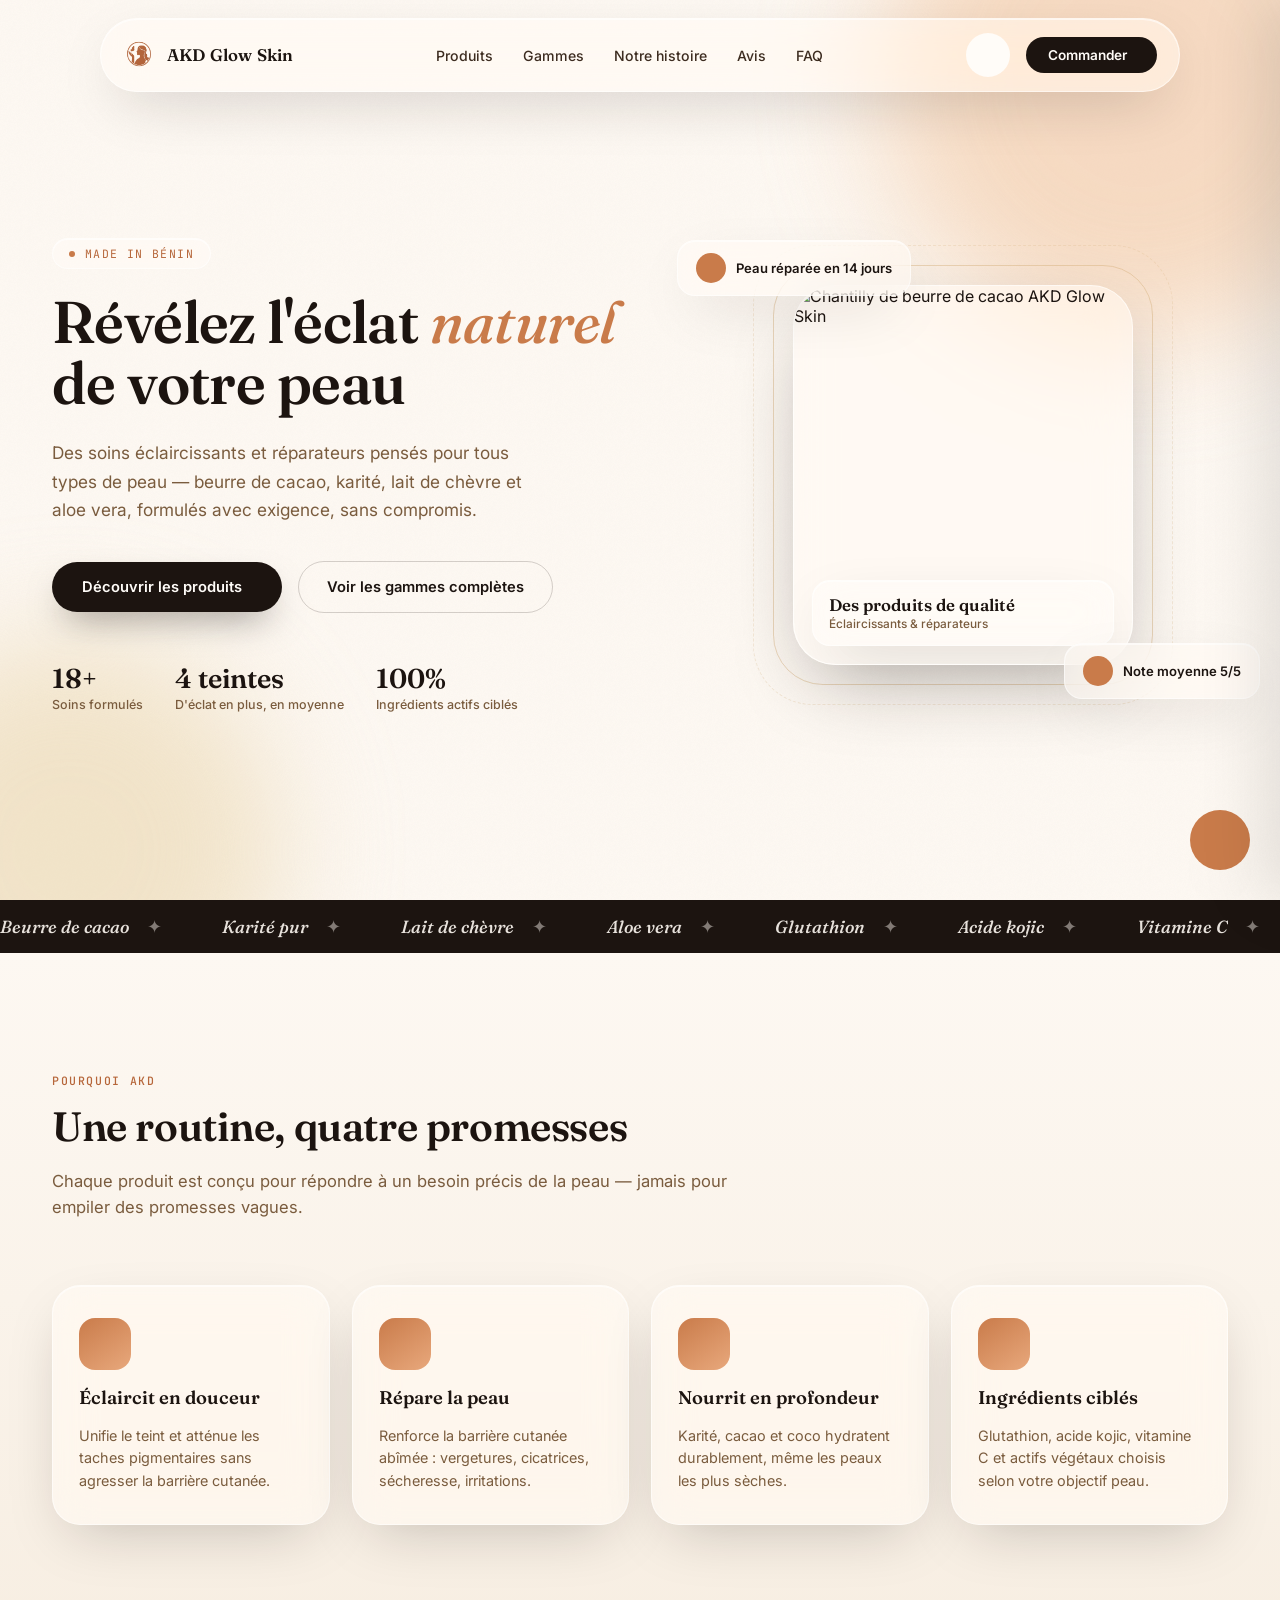
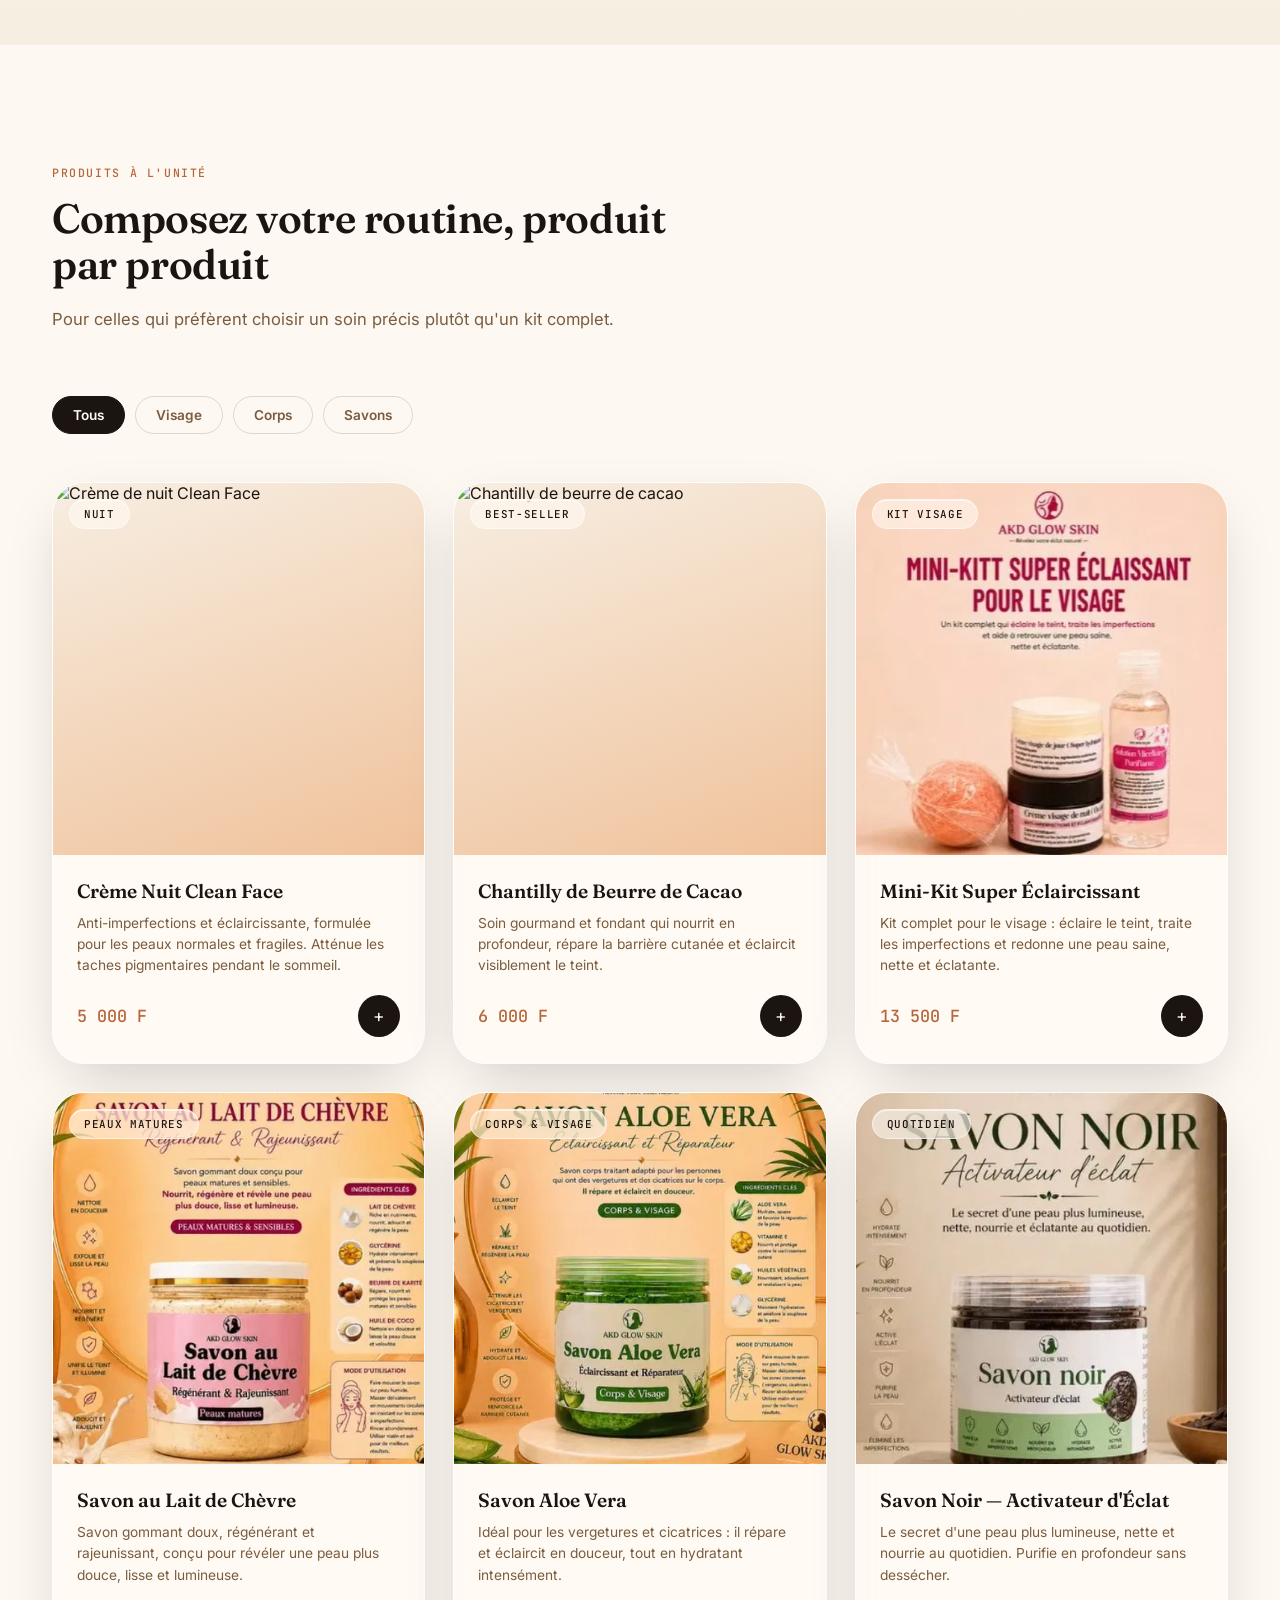
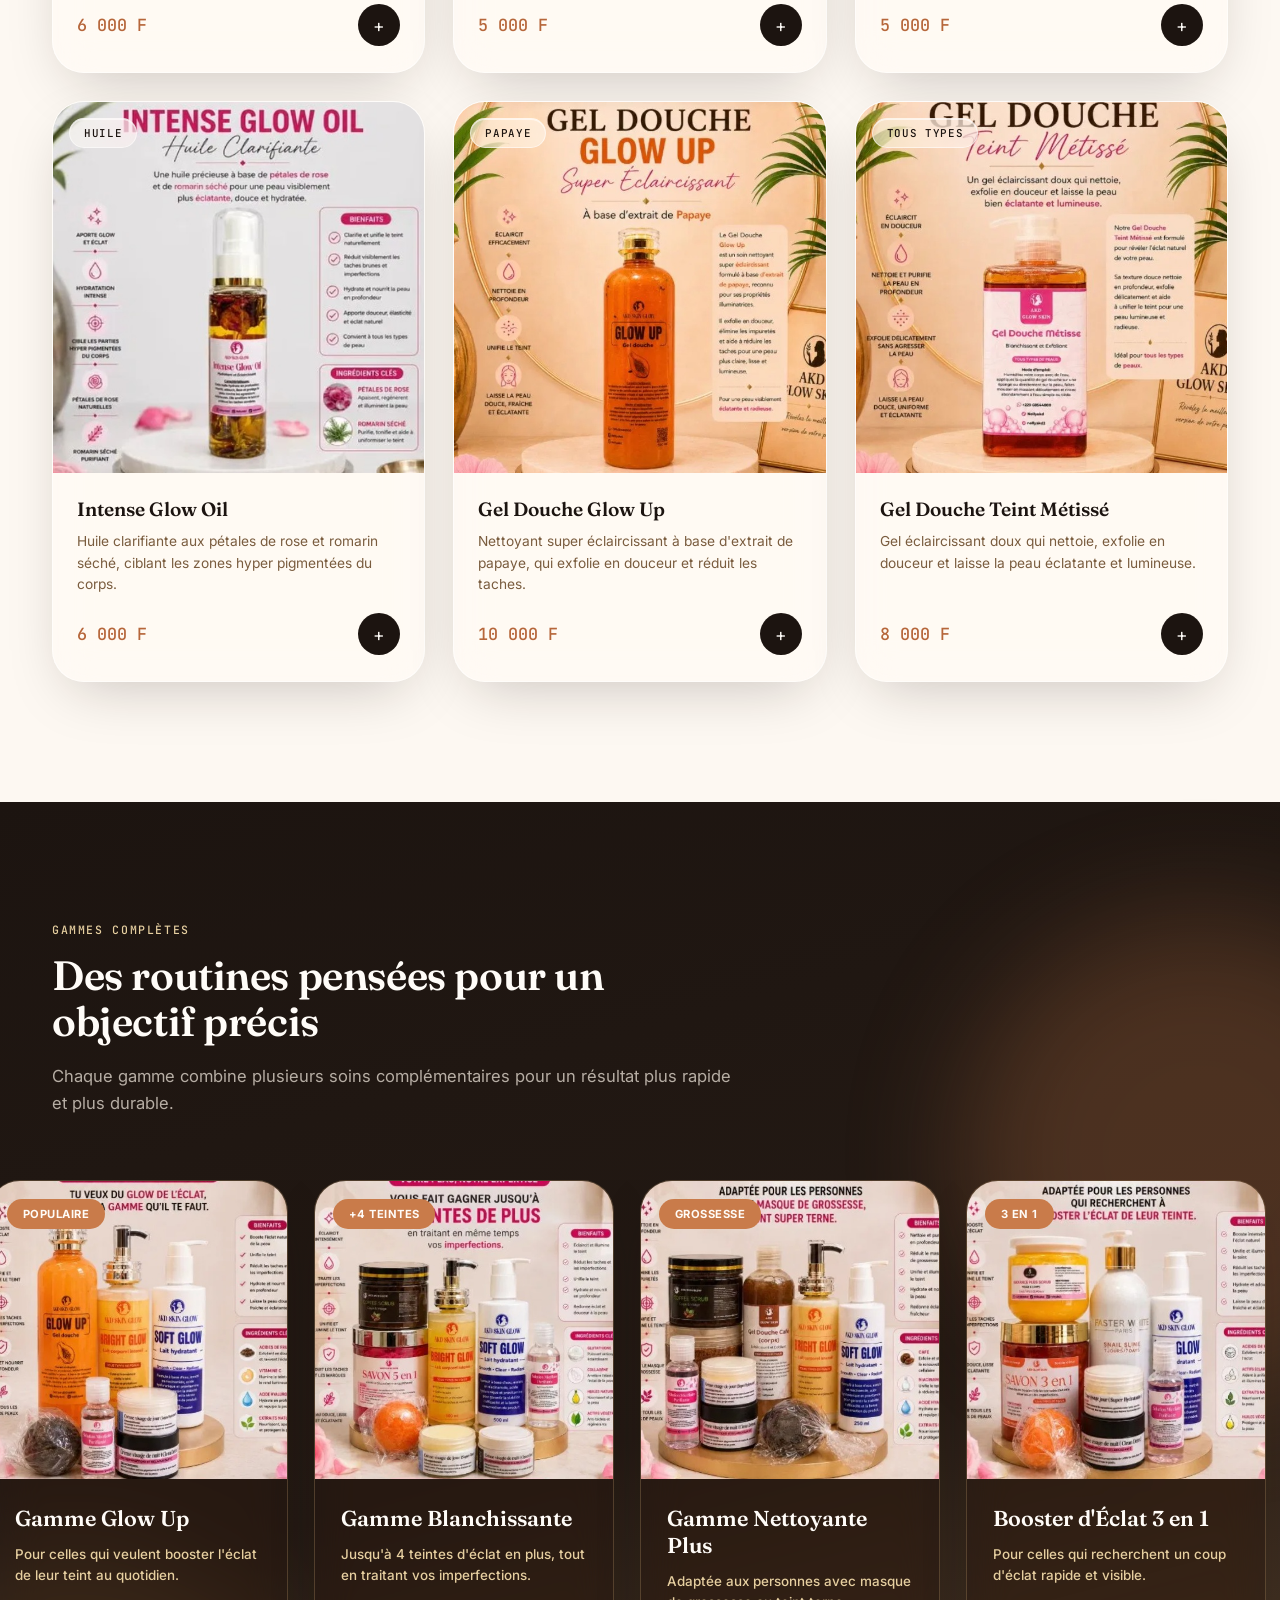
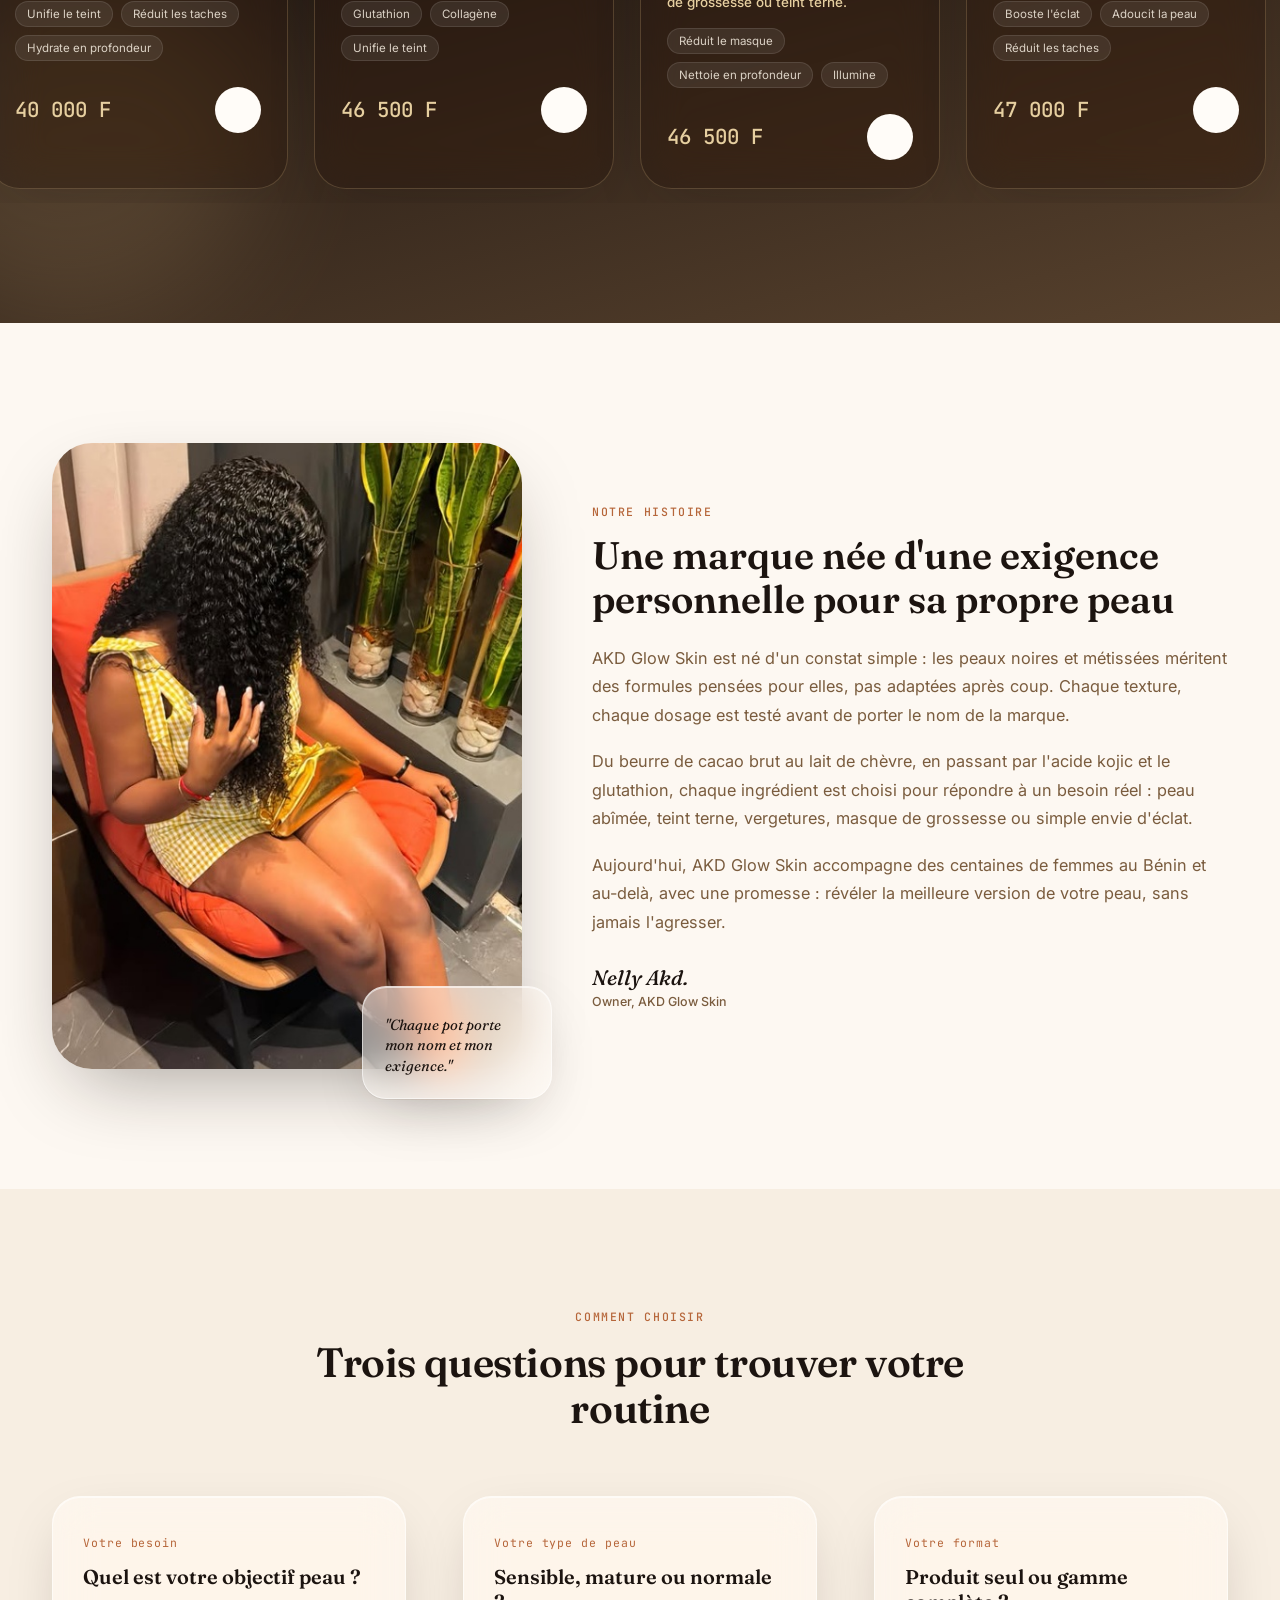
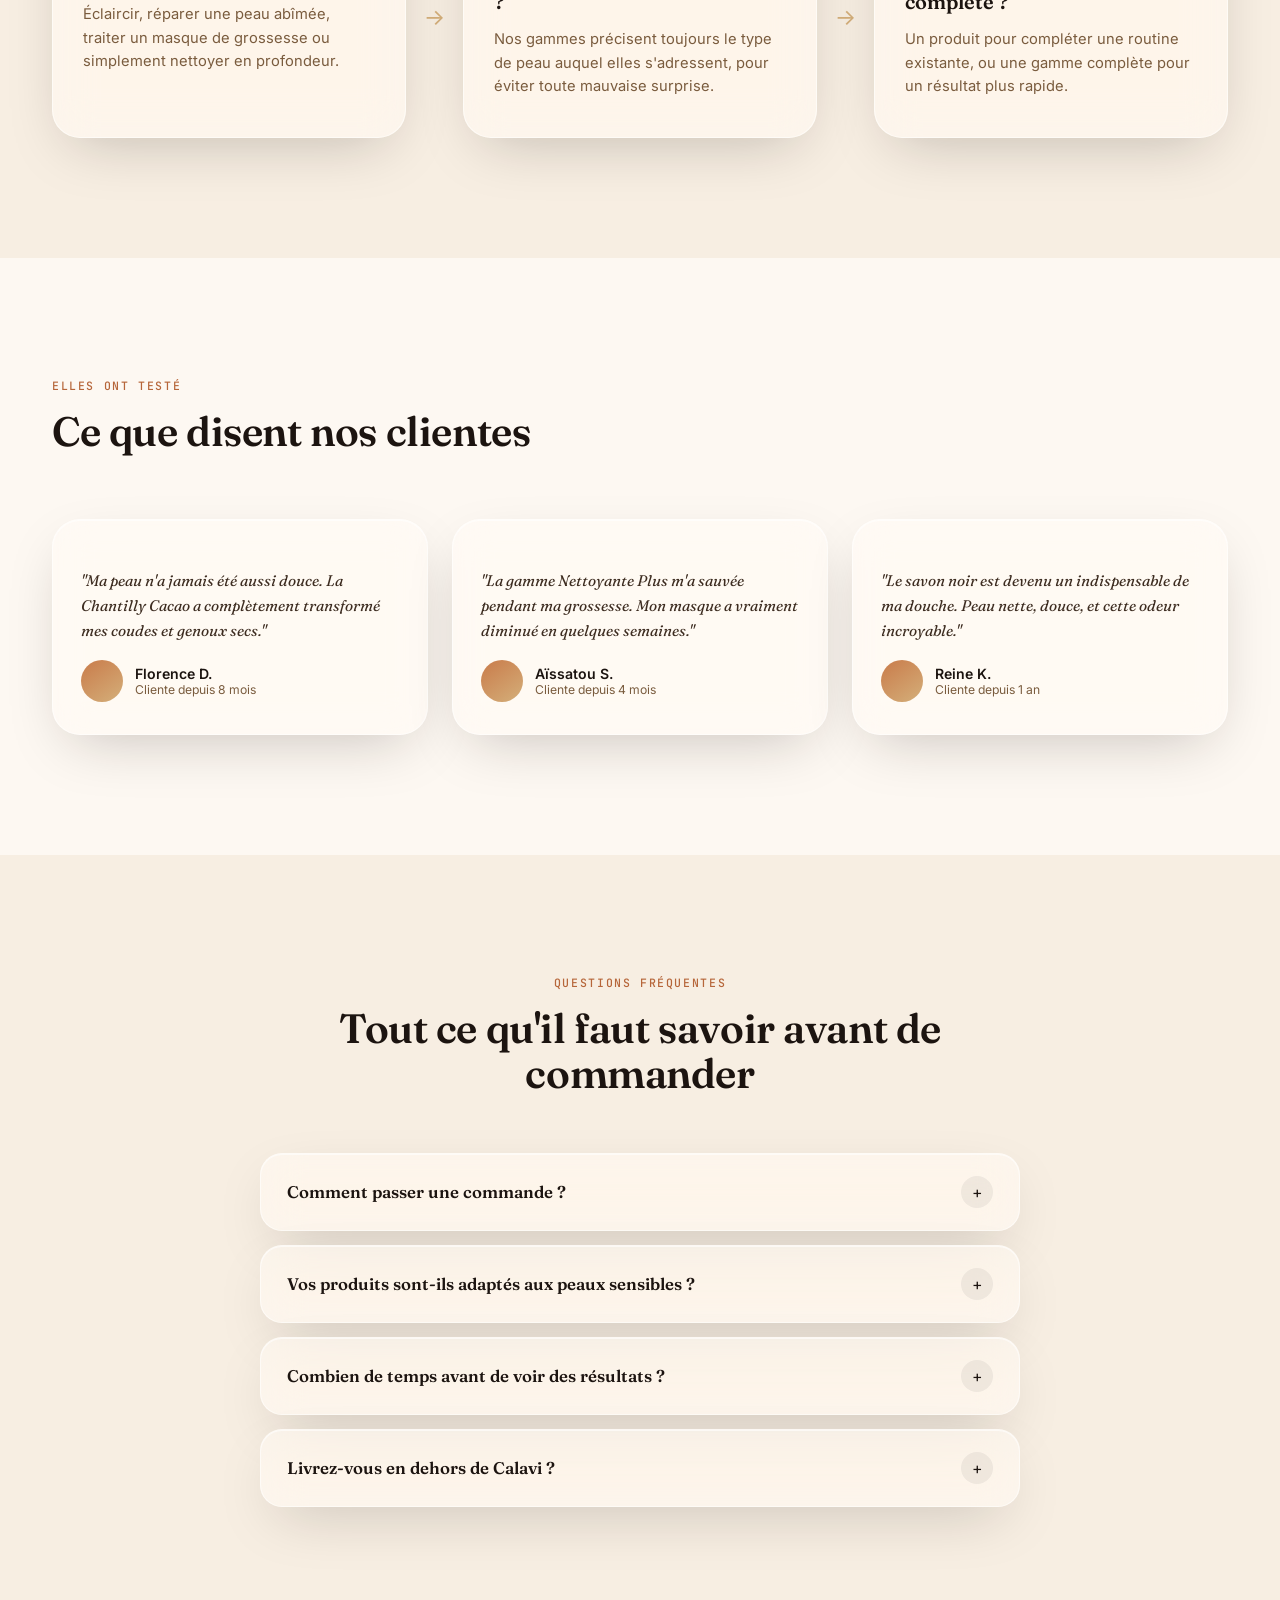
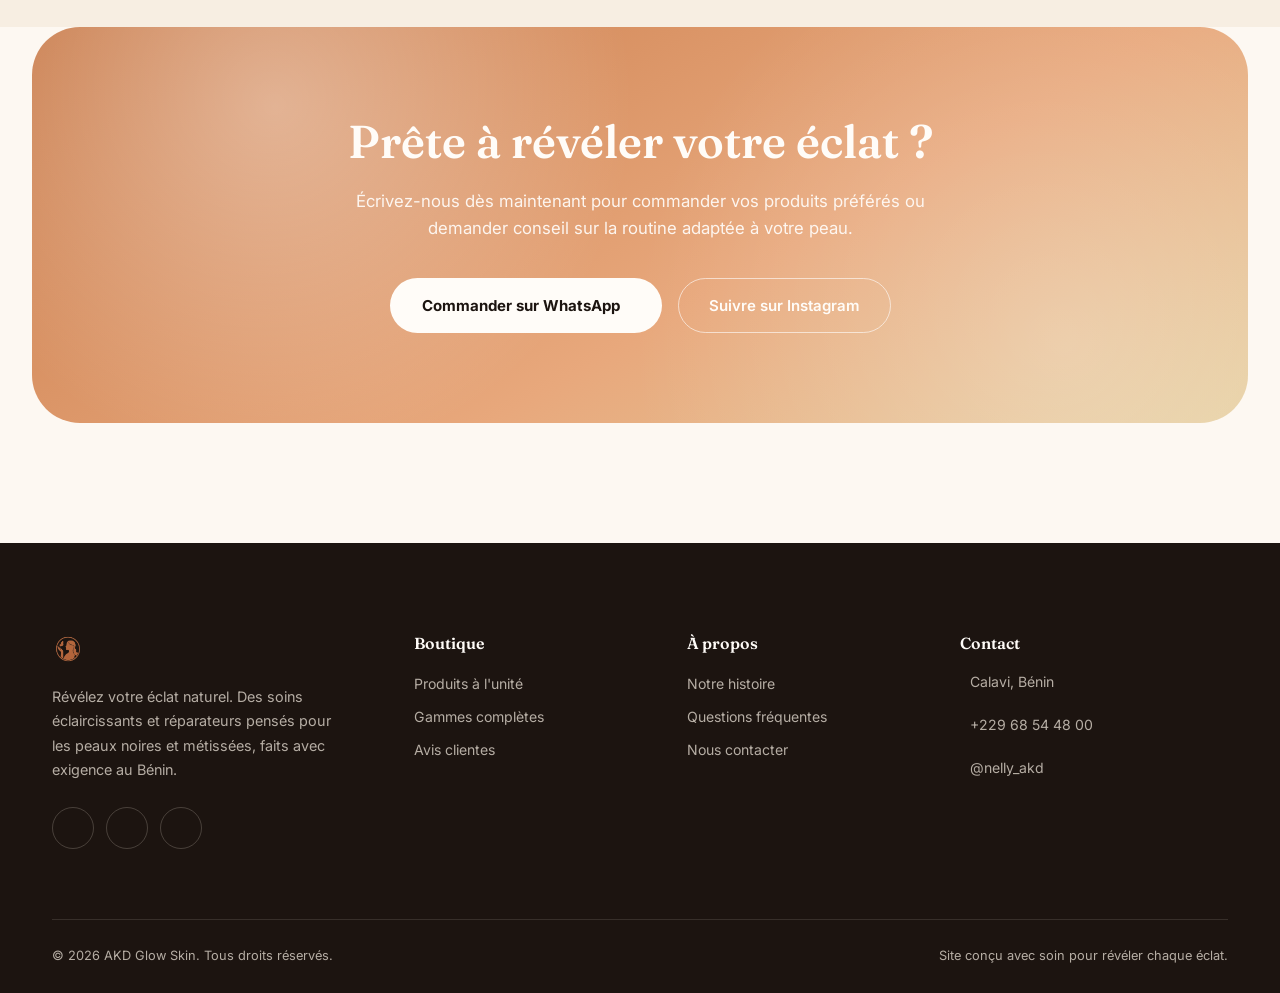
==== commit ecad99d6: "Update index.html" ====
--- a/index.html
+++ b/index.html
@@ -508,7 +508,7 @@
         <div class="testi-stars"><i class="ph-fill ph-star"></i><i class="ph-fill ph-star"></i><i class="ph-fill ph-star"></i><i class="ph-fill ph-star"></i><i class="ph-fill ph-star"></i></div>
         <p>"Ma peau n'a jamais été aussi douce. La Chantilly Cacao a complètement transformé mes coudes et genoux secs."</p>
         <div class="testi-author">
-          <div class="testi-avatar">FD</div>
+          <div class="testi-avatar"><i class="ph-fill ph-user" style="font-size:1.4rem;"></i></div>
           <div><div class="name">Florence D.</div><div class="role">Cliente depuis 8 mois</div></div>
         </div>
       </div>
@@ -516,7 +516,7 @@
         <div class="testi-stars"><i class="ph-fill ph-star"></i><i class="ph-fill ph-star"></i><i class="ph-fill ph-star"></i><i class="ph-fill ph-star"></i><i class="ph-fill ph-star"></i></div>
         <p>"La gamme Nettoyante Plus m'a sauvée pendant ma grossesse. Mon masque a vraiment diminué en quelques semaines."</p>
         <div class="testi-author">
-          <div class="testi-avatar">AS</div>
+          <div class="testi-avatar"><i class="ph-fill ph-user" style="font-size:1.4rem;"></i></div>
           <div><div class="name">Aïssatou S.</div><div class="role">Cliente depuis 4 mois</div></div>
         </div>
       </div>
@@ -524,7 +524,7 @@
         <div class="testi-stars"><i class="ph-fill ph-star"></i><i class="ph-fill ph-star"></i><i class="ph-fill ph-star"></i><i class="ph-fill ph-star"></i><i class="ph-fill ph-star"></i></div>
         <p>"Le savon noir est devenu un indispensable de ma douche. Peau nette, douce, et cette odeur incroyable."</p>
         <div class="testi-author">
-          <div class="testi-avatar">RK</div>
+          <div class="testi-avatar"><i class="ph-fill ph-user" style="font-size:1.4rem;"></i></div>
           <div><div class="name">Reine K.</div><div class="role">Cliente depuis 1 an</div></div>
         </div>
       </div>
@@ -627,3 +627,5 @@
 </html>
 
 
+
+
--- a/style.css
+++ b/style.css
@@ -1,4 +1,4 @@
-﻿:root{
+:root{
   /* ===== Token system — derived from the product world: cacao butter, shea, terracotta jars, gold rims ===== */
   --cacao-950:#1C1410;
   --cacao-900:#241A14;
@@ -257,7 +257,7 @@
   background:var(--cacao-950); color:var(--shea-50);
   padding:16px 0; overflow:hidden; position:relative; z-index:2;
 }
-.marquee-track{display:flex; gap:60px; white-space:nowrap; animation:scrollX 28s linear infinite;}
+.marquee-track{display:flex; gap:60px; white-space:nowrap; animation:scrollX 15s linear infinite;}
 .marquee-track span{font-family:var(--font-display); font-style:italic; font-size:1.1rem; font-weight:500; opacity:.9; display:flex; align-items:center; gap:18px;}
 .marquee-track span::after{content:'✦'; opacity:.5; font-style:normal;}
 @keyframes scrollX{from{transform:translateX(0);} to{transform:translateX(-50%);}}
@@ -581,66 +581,66 @@
     padding-bottom:20px;
   }
 }
-
-/* ============================================= BOUTIQUE & PANIER ============================================= */
-.boutique-grid { display:grid; grid-template-columns:repeat(4,1fr); gap:20px; }
-@media (max-width:980px){ .boutique-grid { grid-template-columns:repeat(3,1fr); } }
-@media (max-width:600px){ .boutique-grid { grid-template-columns:repeat(2,1fr); gap:12px; } }
-
-.boutique-card { border-radius:24px; overflow:hidden; position:relative; display:flex; flex-direction:column; background:var(--ivory); box-shadow:var(--shadow-soft); transition:transform .3s ease; }
-.boutique-card:hover { transform:translateY(-5px); }
-.boutique-card .img-wrap { aspect-ratio:1/1; position:relative; overflow:hidden; background:linear-gradient(160deg,var(--shea-100),var(--peach-300)); }
-.boutique-card img { width:100%; height:100%; object-fit:cover; transition:transform .6s ease; }
-.boutique-card:hover img { transform:scale(1.07); }
-.boutique-card .fav-btn { position:absolute; top:12px; right:12px; width:34px; height:34px; border-radius:50%; background:rgba(255,255,255,0.8); backdrop-filter:blur(4px); display:flex; align-items:center; justify-content:center; color:var(--cacao-950); font-size:1.1rem; z-index:10; }
-.boutique-card .fav-btn.active { color:var(--terracotta-500); }
-.boutique-card .body { padding:16px; display:flex; flex-direction:column; gap:6px; flex:1; }
-.boutique-card h3 { font-family:var(--font-display); font-size:1rem; color:var(--cacao-950); line-height:1.2; }
-.boutique-card .price { font-family:var(--font-mono); font-size:.9rem; color:var(--terracotta-600); font-weight:600; margin-top:auto; }
-.boutique-card .add-cart { width:34px; height:34px; border-radius:50%; background:var(--cacao-950); color:var(--ivory); display:flex; align-items:center; justify-content:center; position:absolute; bottom:16px; right:16px; transition:background .2s; }
-.boutique-card .add-cart:hover { background:var(--terracotta-500); }
-
-/* Floating Button */
-.floating-btn { position:fixed; bottom:30px; right:30px; z-index:90; width:60px; height:60px; border-radius:50%; background:var(--terracotta-500); color:var(--ivory); display:flex; align-items:center; justify-content:center; font-size:1.6rem; box-shadow:var(--shadow-lift); transition:transform .3s ease; }
-.floating-btn:hover { transform:scale(1.1); }
-@media (max-width:600px){ .floating-btn { width:54px; height:54px; bottom:20px; right:20px; font-size:1.4rem; } }
-
-/* Cart Drawer */
-.cart-drawer { position:fixed; top:0; right:0; bottom:0; width:min(100%, 400px); background:var(--ivory); z-index:300; transform:translateX(100%); transition:transform .4s cubic-bezier(.22,1,.36,1); box-shadow:-20px 0 60px rgba(0,0,0,0.1); display:flex; flex-direction:column; }
-.cart-drawer.open { transform:translateX(0); }
-.cart-overlay { position:fixed; inset:0; background:rgba(0,0,0,0.4); z-index:299; opacity:0; pointer-events:none; transition:opacity .4s ease; backdrop-filter:blur(4px); }
-.cart-overlay.open { opacity:1; pointer-events:auto; }
-.cart-header { padding:24px; display:flex; justify-content:space-between; align-items:center; border-bottom:1px solid rgba(0,0,0,0.05); }
-.cart-header h2 { font-family:var(--font-display); font-size:1.4rem; color:var(--cacao-950); }
-.cart-close { font-size:1.4rem; color:var(--cacao-950); width:32px; height:32px; display:flex; align-items:center; justify-content:center; border-radius:50%; background:rgba(0,0,0,0.04); }
-.cart-items { flex:1; overflow-y:auto; padding:24px; display:flex; flex-direction:column; gap:16px; }
-.cart-item { display:flex; gap:14px; align-items:center; }
-.cart-item img { width:64px; height:64px; border-radius:12px; object-fit:cover; }
-.cart-item-info { flex:1; display:flex; flex-direction:column; gap:4px; }
-.cart-item-title { font-size:.9rem; font-weight:600; color:var(--cacao-950); }
-.cart-item-price { font-family:var(--font-mono); font-size:.85rem; color:var(--terracotta-600); }
-.cart-item-qty { display:flex; align-items:center; gap:10px; background:rgba(0,0,0,0.04); padding:4px 8px; border-radius:100px; width:fit-content; }
-.cart-item-qty button { font-size:1rem; width:20px; color:var(--cacao-950); }
-.cart-item-qty span { font-size:.85rem; font-weight:600; min-width:14px; text-align:center; }
-.cart-footer { padding:24px; border-top:1px solid rgba(0,0,0,0.05); background:var(--shea-50); }
-.cart-total { display:flex; justify-content:space-between; font-size:1.2rem; font-weight:700; color:var(--cacao-950); margin-bottom:16px; font-family:var(--font-display); }
-.btn-whatsapp { width:100%; padding:16px; border-radius:100px; background:#25D366; color:white; font-weight:600; display:flex; justify-content:center; align-items:center; gap:10px; font-size:1rem; transition:background .3s; }
-.btn-whatsapp:hover { background:#1EBE59; }
-
-/* Product Detail Page */
-.detail-section { padding:120px 0 60px; }
-.detail-grid { display:grid; grid-template-columns:1fr 1fr; gap:60px; align-items:start; }
-.detail-gallery { border-radius:40px; overflow:hidden; background:linear-gradient(160deg,var(--shea-100),var(--peach-300)); aspect-ratio:4/5; }
-.detail-gallery img { width:100%; height:100%; object-fit:cover; }
-.detail-info { display:flex; flex-direction:column; gap:20px; }
-.detail-info h1 { font-family:var(--font-display); font-size:2.8rem; color:var(--cacao-950); line-height:1.1; margin-bottom:8px; }
-.detail-info .price { font-family:var(--font-mono); font-size:1.6rem; color:var(--terracotta-600); font-weight:600; }
-.detail-info .desc { font-size:1.05rem; line-height:1.7; color:var(--wood-600); }
-.detail-actions { display:flex; gap:16px; margin-top:16px; flex-wrap:wrap; }
-.detail-actions .btn-add { flex:1; min-width:200px; padding:18px; border-radius:100px; background:var(--cacao-950); color:var(--ivory); font-weight:600; font-size:1rem; display:flex; align-items:center; justify-content:center; gap:10px; transition:all .3s; }
-.detail-actions .btn-add:hover { background:var(--terracotta-500); transform:translateY(-2px); }
-.detail-actions .btn-fav { width:60px; height:60px; border-radius:50%; border:2px solid rgba(28,20,16,.1); display:flex; align-items:center; justify-content:center; font-size:1.4rem; color:var(--cacao-950); transition:all .3s; }
-.detail-actions .btn-fav.active { color:var(--terracotta-500); border-color:var(--terracotta-500); }
-
-@media (max-width:900px){ .detail-grid{grid-template-columns:1fr; gap:40px;} .detail-info h1{font-size:2.2rem;} .detail-gallery{aspect-ratio:1/1; border-radius:30px;} }
-
+
+/* ============================================= BOUTIQUE & PANIER ============================================= */
+.boutique-grid { display:grid; grid-template-columns:repeat(4,1fr); gap:20px; }
+@media (max-width:980px){ .boutique-grid { grid-template-columns:repeat(3,1fr); } }
+@media (max-width:600px){ .boutique-grid { grid-template-columns:repeat(2,1fr); gap:12px; } }
+
+.boutique-card { border-radius:24px; overflow:hidden; position:relative; display:flex; flex-direction:column; background:var(--ivory); box-shadow:var(--shadow-soft); transition:transform .3s ease; }
+.boutique-card:hover { transform:translateY(-5px); }
+.boutique-card .img-wrap { aspect-ratio:1/1; position:relative; overflow:hidden; background:linear-gradient(160deg,var(--shea-100),var(--peach-300)); }
+.boutique-card img { width:100%; height:100%; object-fit:cover; transition:transform .6s ease; }
+.boutique-card:hover img { transform:scale(1.07); }
+.boutique-card .fav-btn { position:absolute; top:12px; right:12px; width:34px; height:34px; border-radius:50%; background:rgba(255,255,255,0.8); backdrop-filter:blur(4px); display:flex; align-items:center; justify-content:center; color:var(--cacao-950); font-size:1.1rem; z-index:10; }
+.boutique-card .fav-btn.active { color:var(--terracotta-500); }
+.boutique-card .body { padding:16px; display:flex; flex-direction:column; gap:6px; flex:1; }
+.boutique-card h3 { font-family:var(--font-display); font-size:1rem; color:var(--cacao-950); line-height:1.2; }
+.boutique-card .price { font-family:var(--font-mono); font-size:.9rem; color:var(--terracotta-600); font-weight:600; margin-top:auto; }
+.boutique-card .add-cart { width:34px; height:34px; border-radius:50%; background:var(--cacao-950); color:var(--ivory); display:flex; align-items:center; justify-content:center; position:absolute; bottom:16px; right:16px; transition:background .2s; }
+.boutique-card .add-cart:hover { background:var(--terracotta-500); }
+
+/* Floating Button */
+.floating-btn { position:fixed; bottom:30px; right:30px; z-index:90; width:60px; height:60px; border-radius:50%; background:var(--terracotta-500); color:var(--ivory); display:flex; align-items:center; justify-content:center; font-size:1.6rem; box-shadow:var(--shadow-lift); transition:transform .3s ease; }
+.floating-btn:hover { transform:scale(1.1); }
+@media (max-width:600px){ .floating-btn { width:54px; height:54px; bottom:20px; right:20px; font-size:1.4rem; } }
+
+/* Cart Drawer */
+.cart-drawer { position:fixed; top:0; right:0; bottom:0; width:min(100%, 400px); background:rgba(255, 252, 248, 0.65); backdrop-filter:blur(24px); -webkit-backdrop-filter:blur(24px); border-left:1px solid rgba(255,255,255,0.4); z-index:300; transform:translateX(100%); transition:transform .4s cubic-bezier(.22,1,.36,1); box-shadow:-20px 0 60px rgba(0,0,0,0.1); display:flex; flex-direction:column; }
+.cart-drawer.open { transform:translateX(0); }
+.cart-overlay { position:fixed; inset:0; background:rgba(0,0,0,0.4); z-index:299; opacity:0; pointer-events:none; transition:opacity .4s ease; backdrop-filter:blur(4px); }
+.cart-overlay.open { opacity:1; pointer-events:auto; }
+.cart-header { padding:24px; display:flex; justify-content:space-between; align-items:center; border-bottom:1px solid rgba(0,0,0,0.05); }
+.cart-header h2 { font-family:var(--font-display); font-size:1.4rem; color:var(--cacao-950); }
+.cart-close { font-size:1.4rem; color:var(--cacao-950); width:32px; height:32px; display:flex; align-items:center; justify-content:center; border-radius:50%; background:rgba(0,0,0,0.04); }
+.cart-items { flex:1; overflow-y:auto; padding:24px; display:flex; flex-direction:column; gap:16px; }
+.cart-item { display:flex; gap:14px; align-items:center; }
+.cart-item img { width:64px; height:64px; border-radius:12px; object-fit:cover; }
+.cart-item-info { flex:1; display:flex; flex-direction:column; gap:4px; }
+.cart-item-title { font-size:.9rem; font-weight:600; color:var(--cacao-950); }
+.cart-item-price { font-family:var(--font-mono); font-size:.85rem; color:var(--terracotta-600); }
+.cart-item-qty { display:flex; align-items:center; gap:10px; background:rgba(0,0,0,0.04); padding:4px 8px; border-radius:100px; width:fit-content; }
+.cart-item-qty button { font-size:1rem; width:20px; color:var(--cacao-950); }
+.cart-item-qty span { font-size:.85rem; font-weight:600; min-width:14px; text-align:center; }
+.cart-footer { padding:24px; border-top:1px solid rgba(0,0,0,0.05); background:var(--shea-50); }
+.cart-total { display:flex; justify-content:space-between; font-size:1.2rem; font-weight:700; color:var(--cacao-950); margin-bottom:16px; font-family:var(--font-display); }
+.btn-whatsapp { width:100%; padding:16px; border-radius:100px; background:#25D366; color:white; font-weight:600; display:flex; justify-content:center; align-items:center; gap:10px; font-size:1rem; transition:background .3s; }
+.btn-whatsapp:hover { background:#1EBE59; }
+
+/* Product Detail Page */
+.detail-section { padding:120px 0 60px; }
+.detail-grid { display:grid; grid-template-columns:1fr 1fr; gap:60px; align-items:start; }
+.detail-gallery { border-radius:40px; overflow:hidden; background:linear-gradient(160deg,var(--shea-100),var(--peach-300)); aspect-ratio:4/5; }
+.detail-gallery img { width:100%; height:100%; object-fit:cover; }
+.detail-info { display:flex; flex-direction:column; gap:20px; }
+.detail-info h1 { font-family:var(--font-display); font-size:2.8rem; color:var(--cacao-950); line-height:1.1; margin-bottom:8px; }
+.detail-info .price { font-family:var(--font-mono); font-size:1.6rem; color:var(--terracotta-600); font-weight:600; }
+.detail-info .desc { font-size:1.05rem; line-height:1.7; color:var(--wood-600); }
+.detail-actions { display:flex; gap:16px; margin-top:16px; flex-wrap:wrap; }
+.detail-actions .btn-add { flex:1; min-width:200px; padding:18px; border-radius:100px; background:var(--cacao-950); color:var(--ivory); font-weight:600; font-size:1rem; display:flex; align-items:center; justify-content:center; gap:10px; transition:all .3s; }
+.detail-actions .btn-add:hover { background:var(--terracotta-500); transform:translateY(-2px); }
+.detail-actions .btn-fav { width:60px; height:60px; border-radius:50%; border:2px solid rgba(28,20,16,.1); display:flex; align-items:center; justify-content:center; font-size:1.4rem; color:var(--cacao-950); transition:all .3s; }
+.detail-actions .btn-fav.active { color:var(--terracotta-500); border-color:var(--terracotta-500); }
+
+@media (max-width:900px){ .detail-grid{grid-template-columns:1fr; gap:40px;} .detail-info h1{font-size:2.2rem;} .detail-gallery{aspect-ratio:1/1; border-radius:30px;} }
+
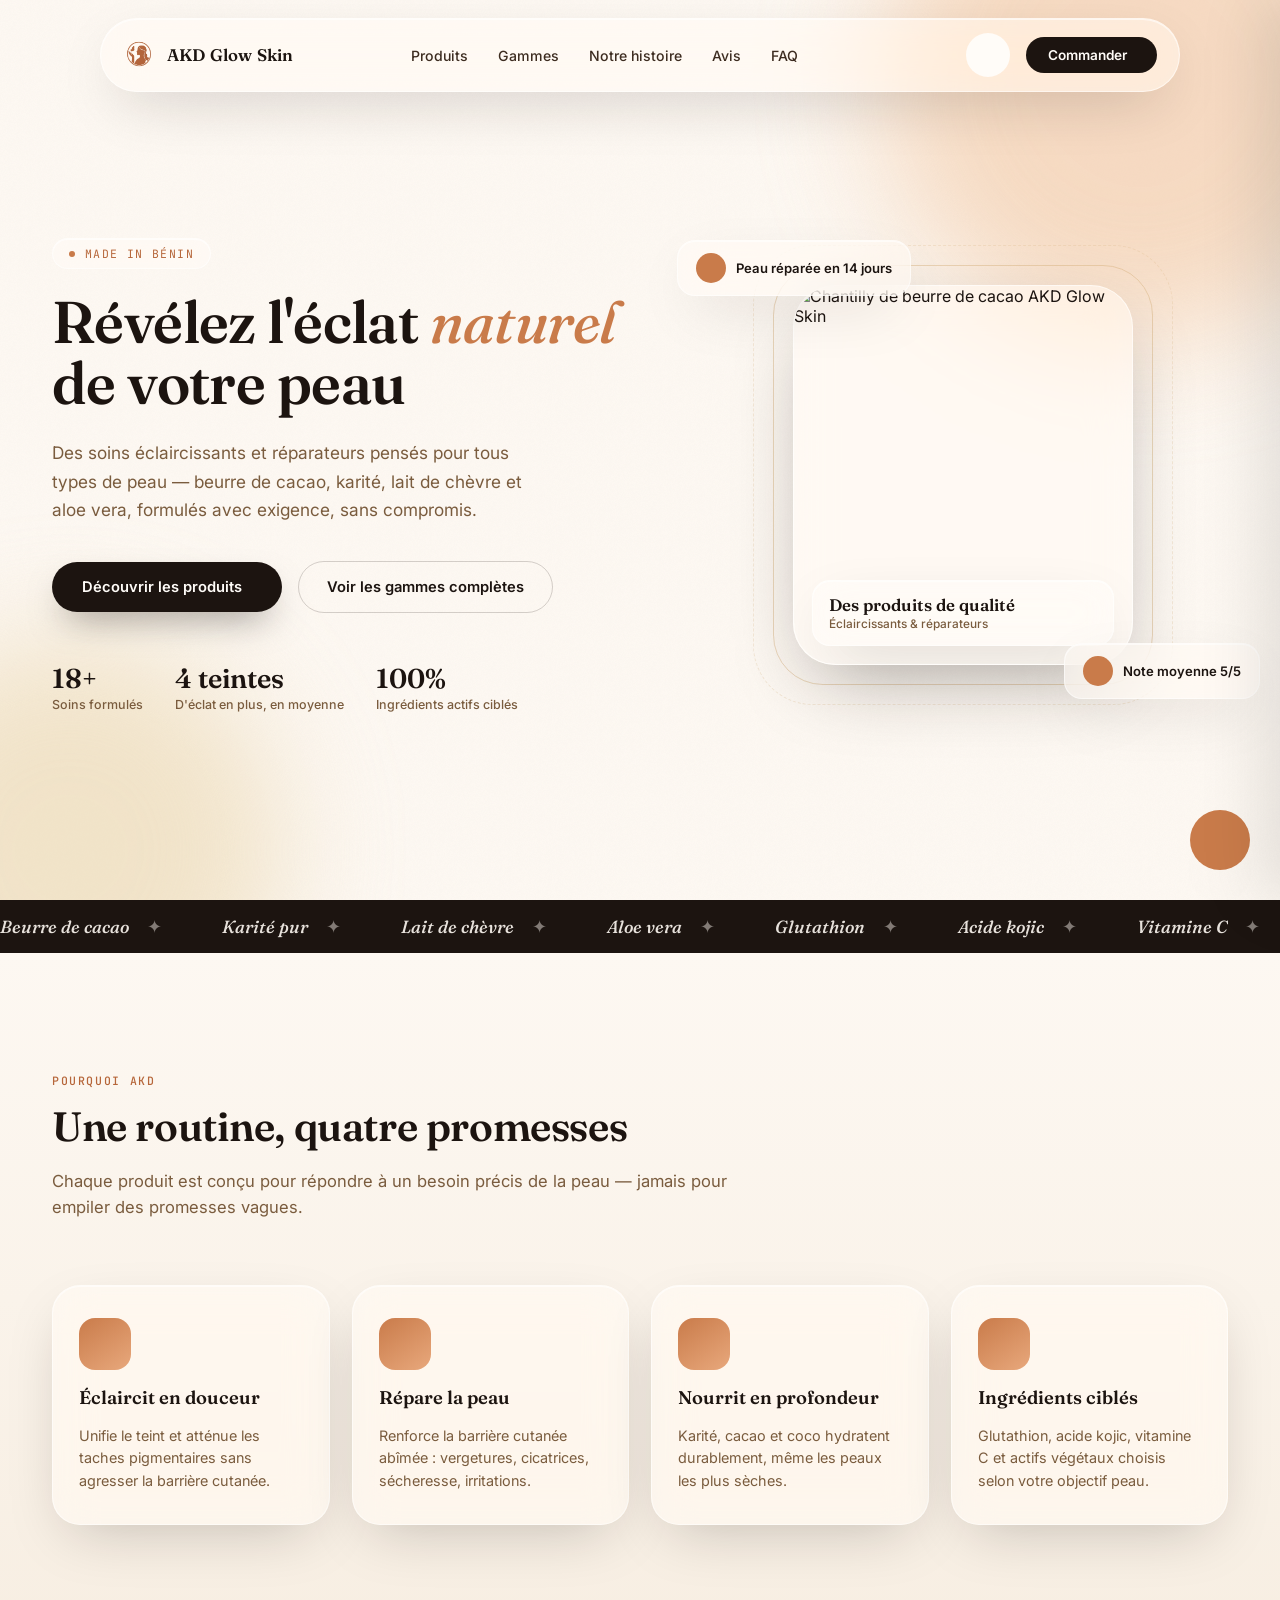
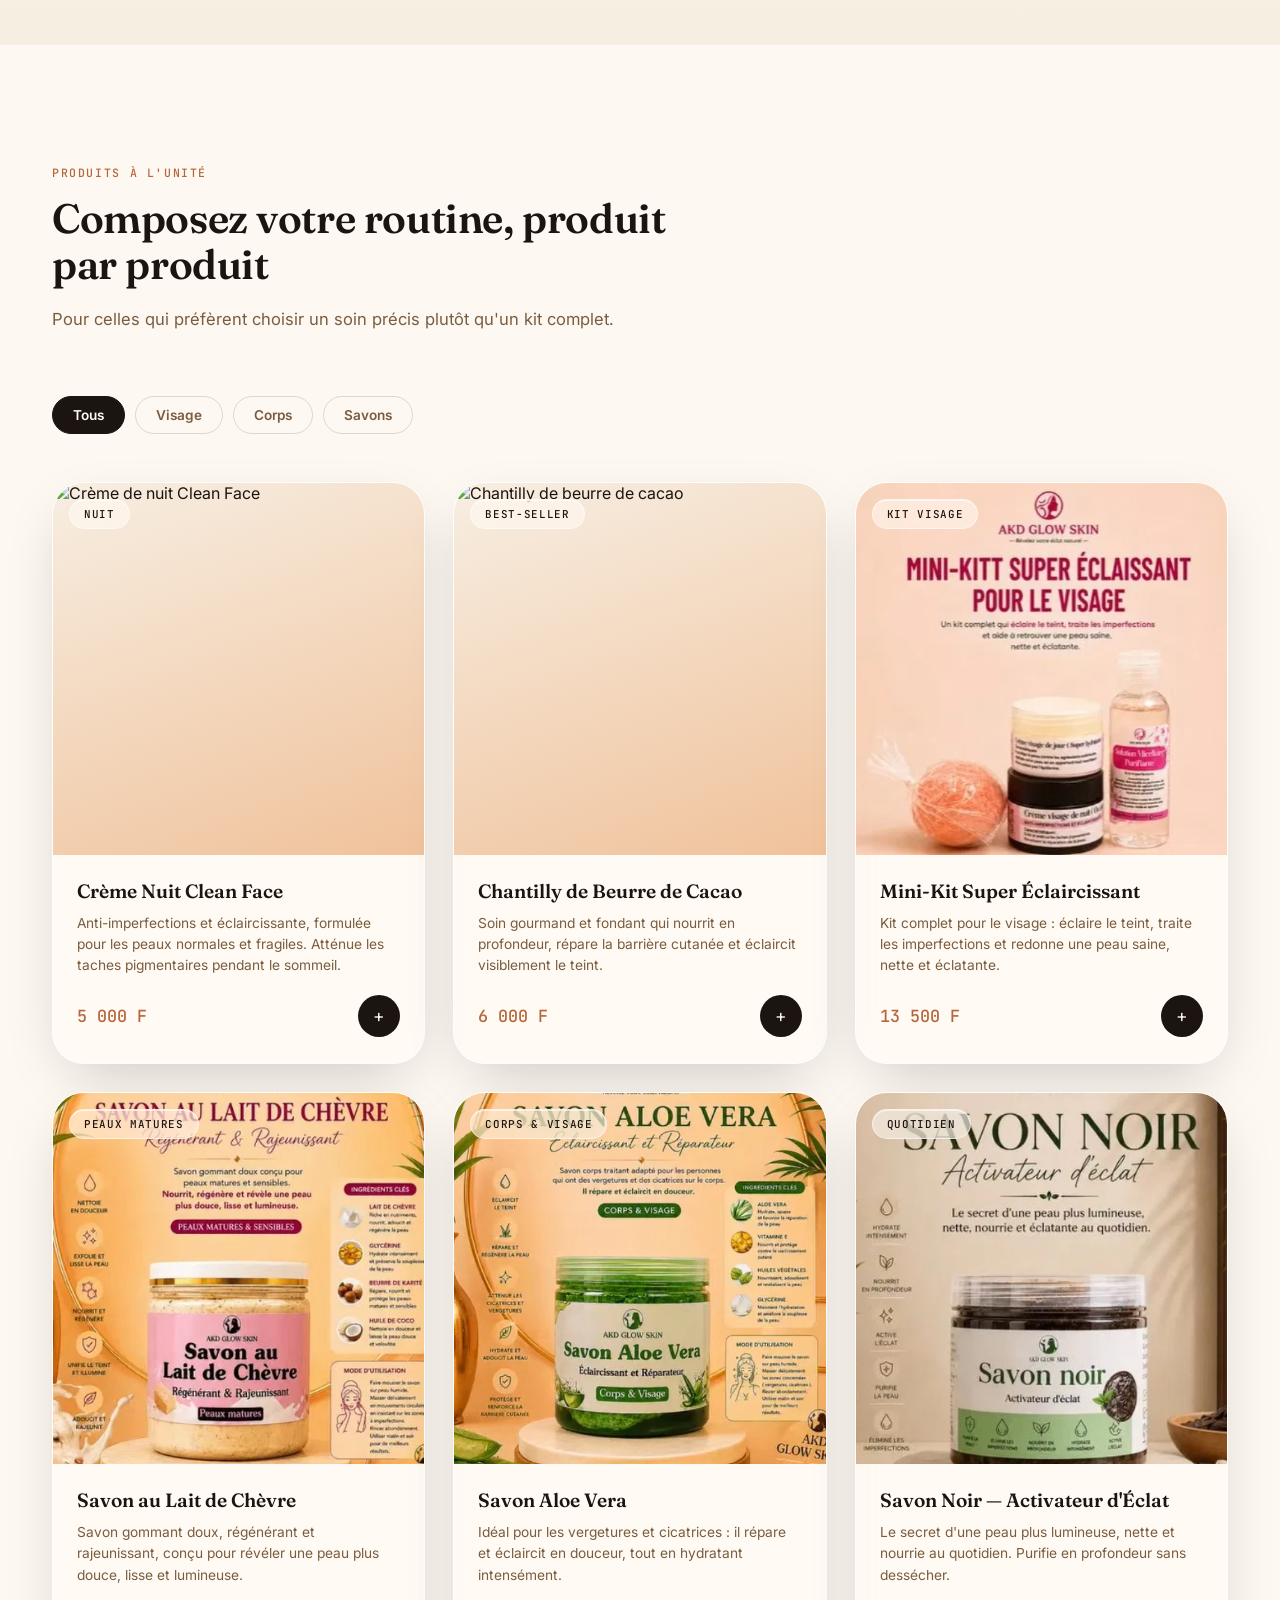
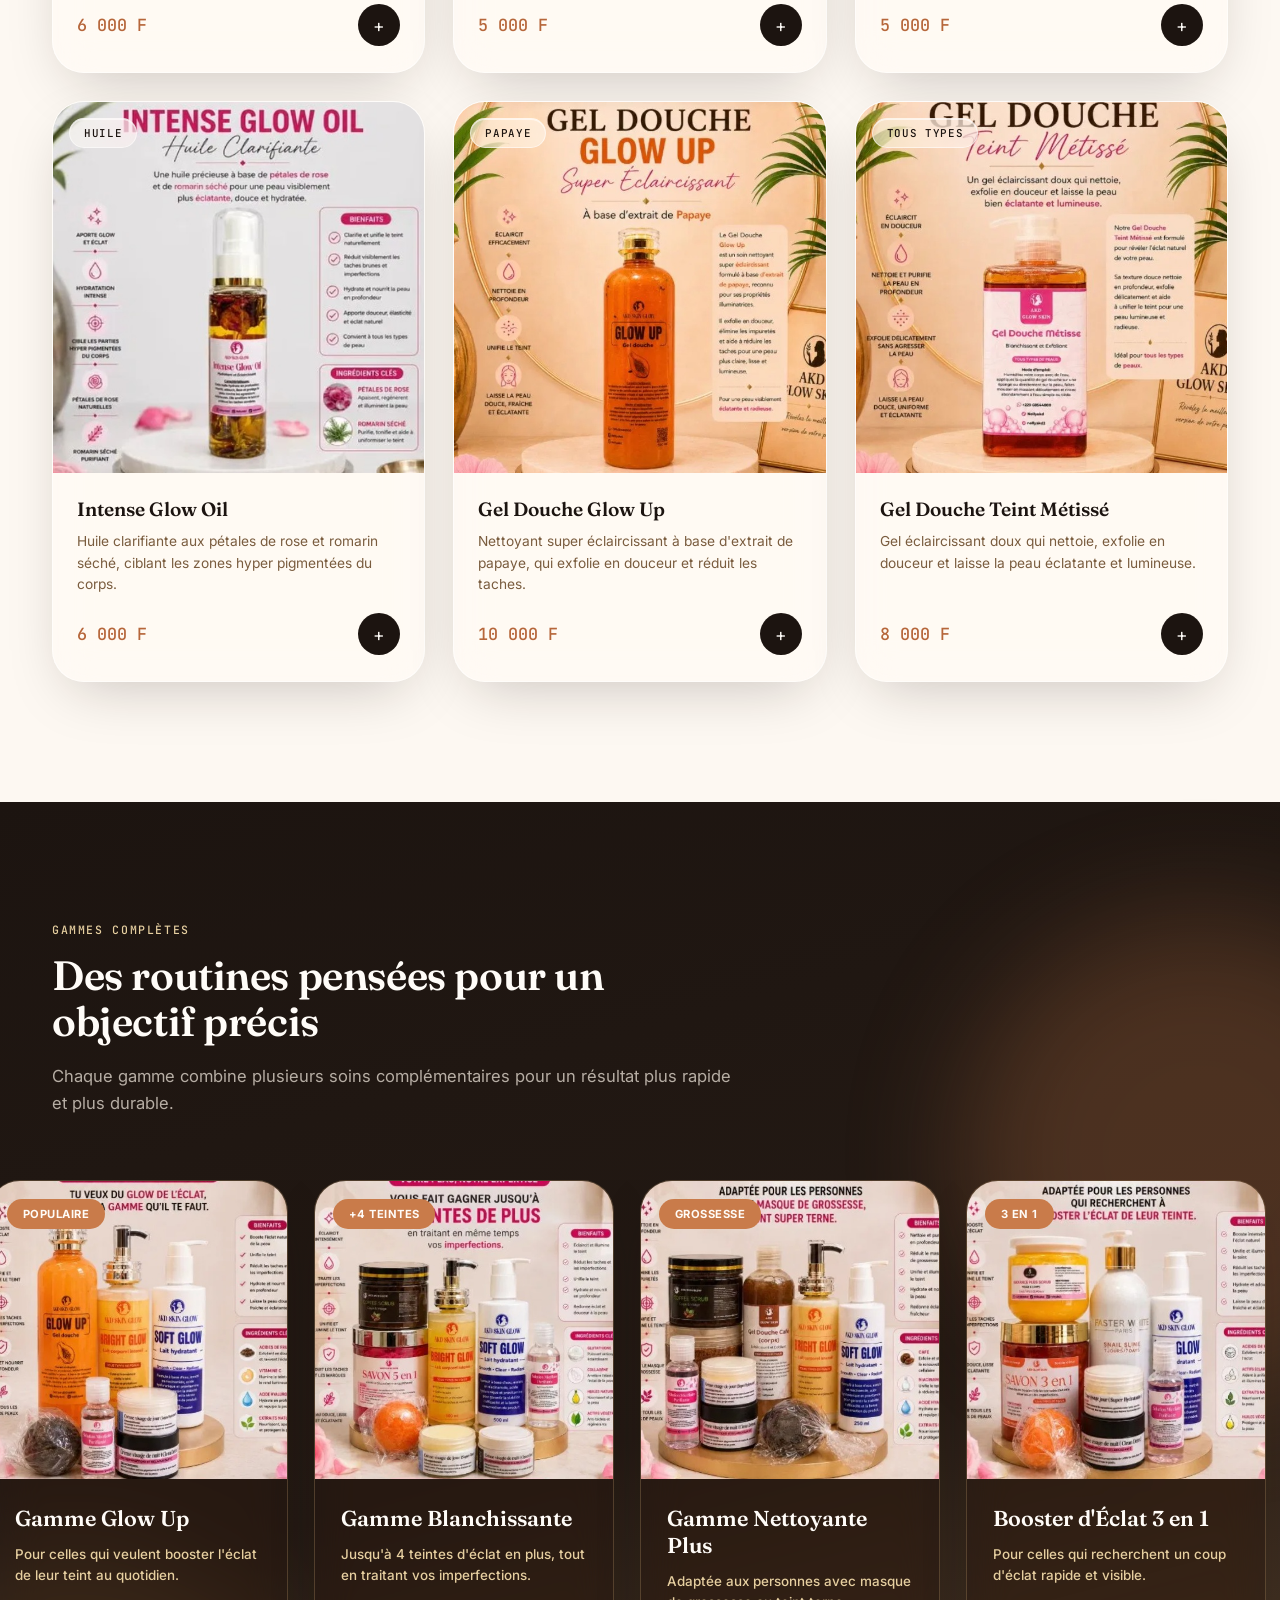
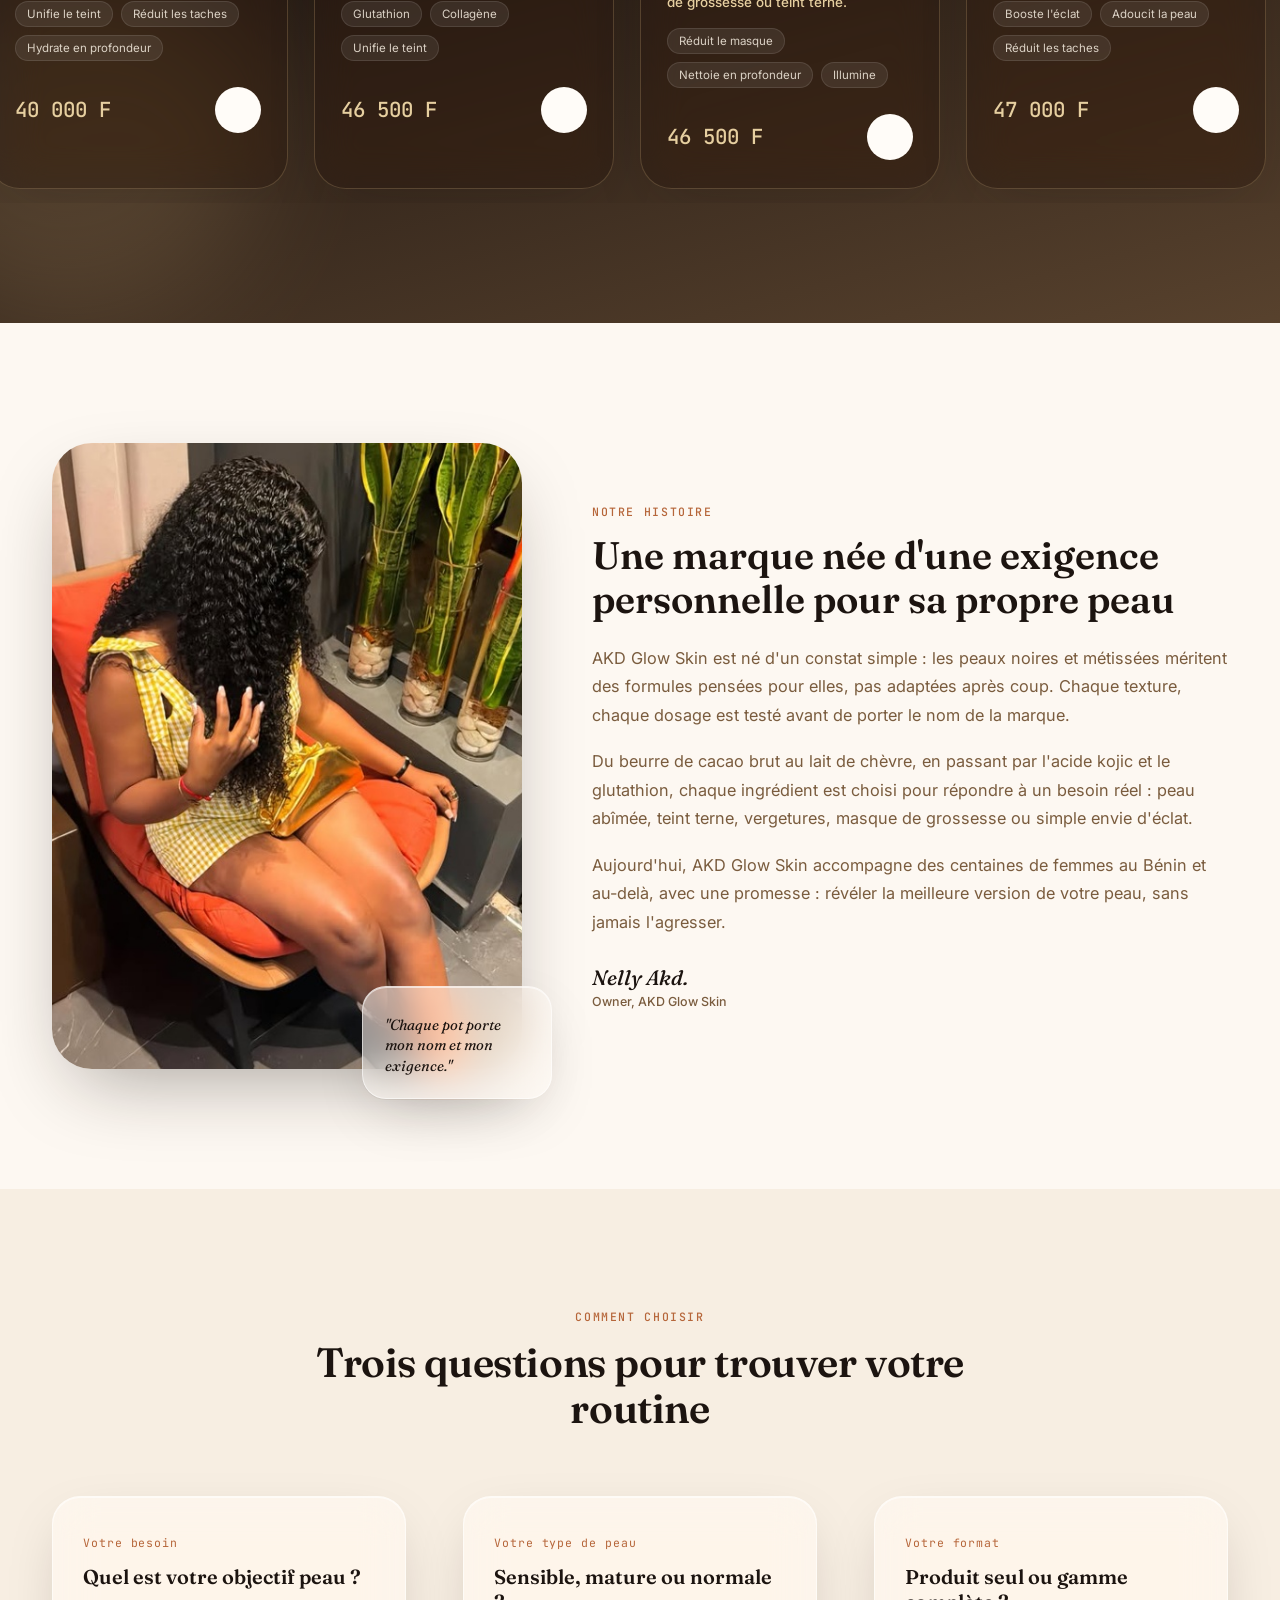
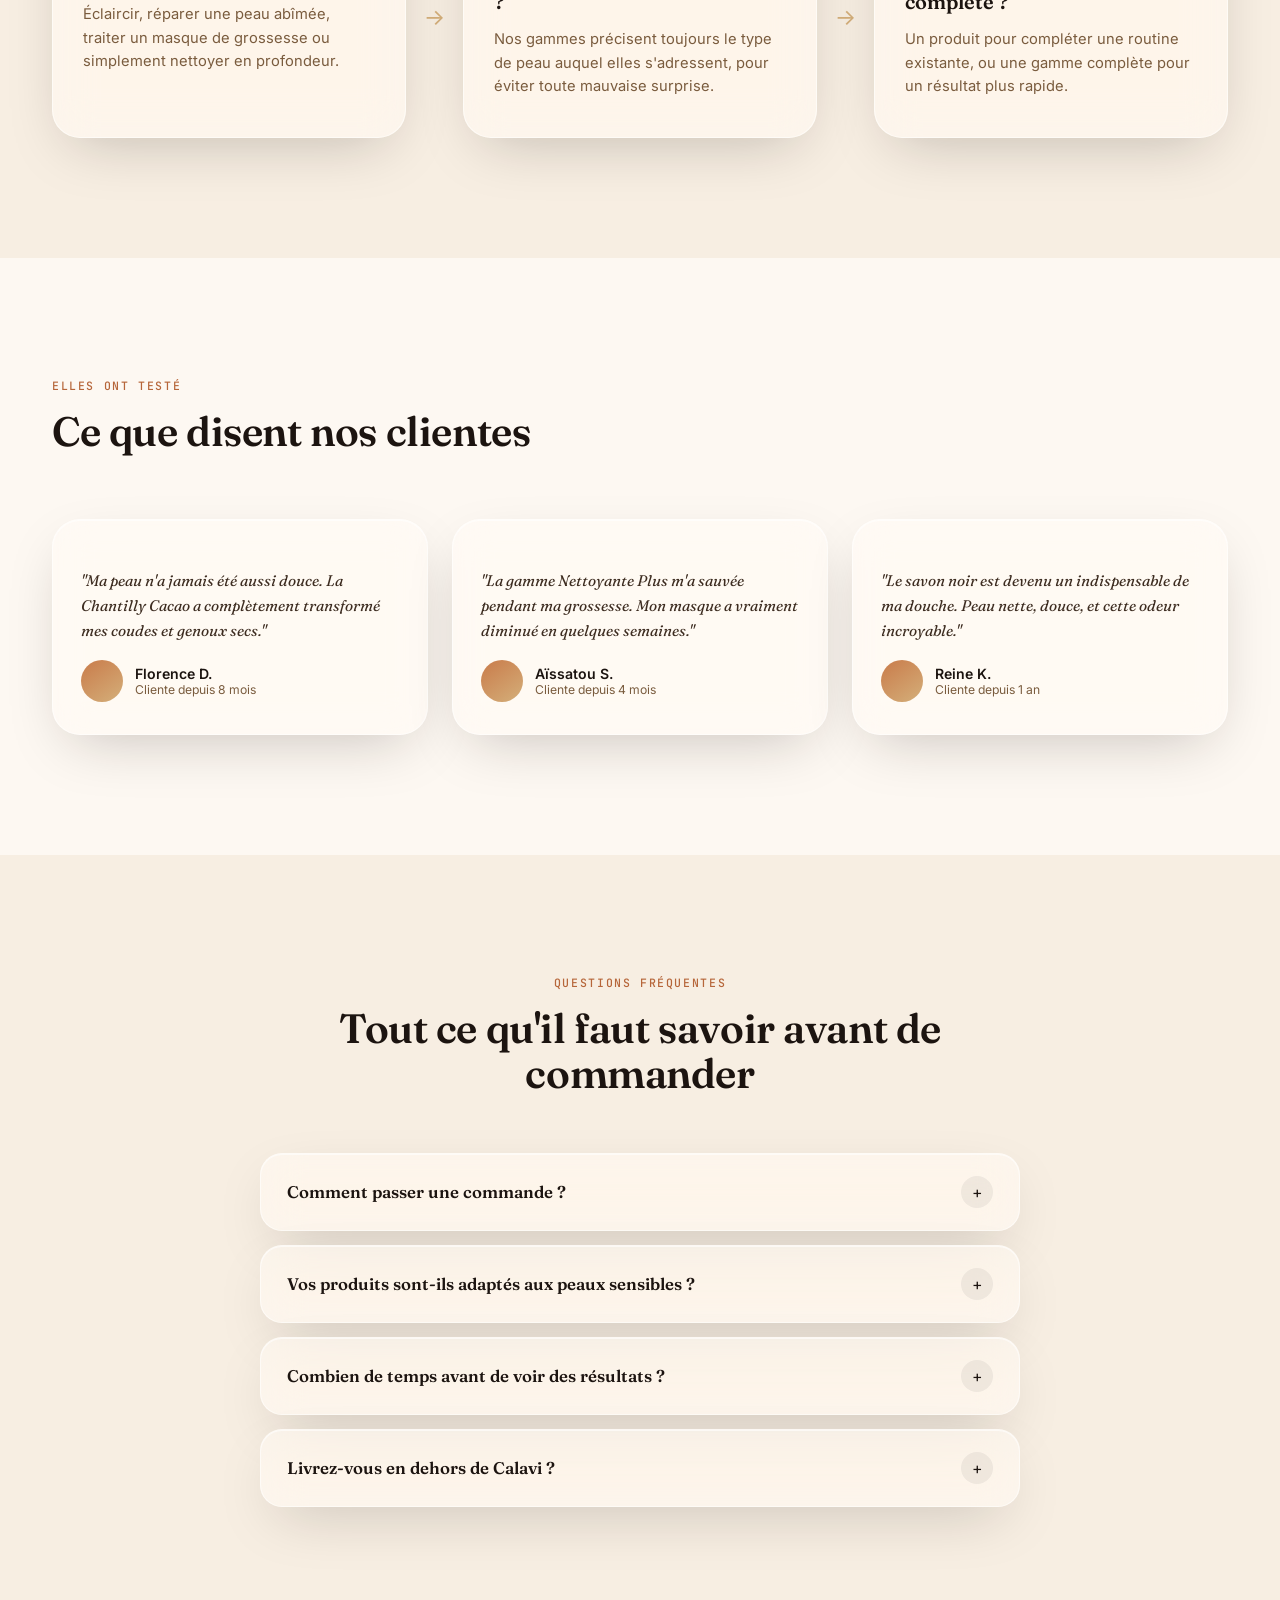
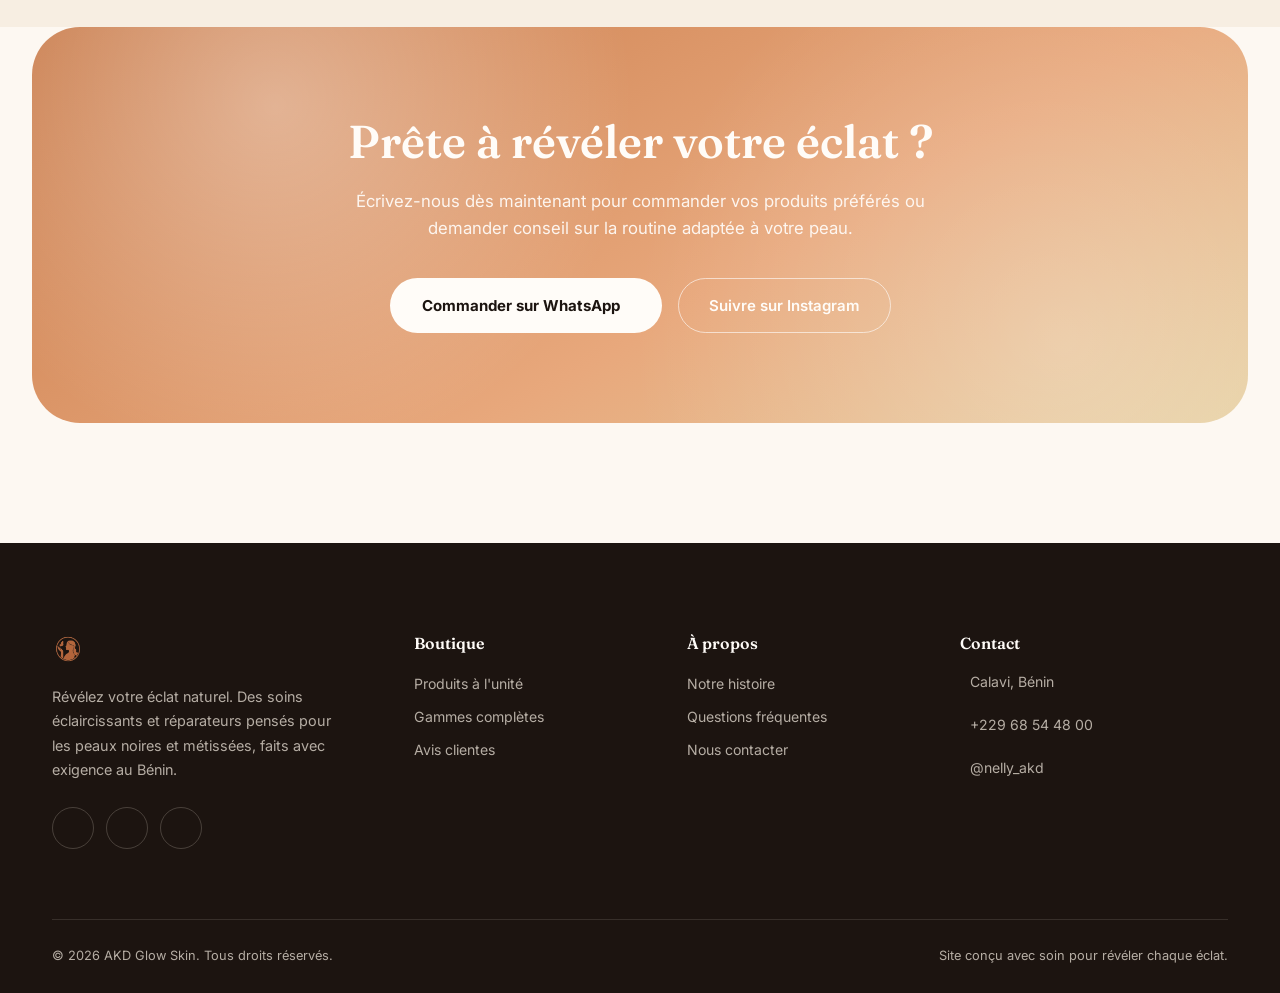
==== commit 2ced6b91: "Update index.html" ====
--- a/index.html
+++ b/index.html
@@ -30,6 +30,7 @@
     <a href="#faq">FAQ</a>
   </div>
   <div class="nav-actions">
+    <a href="favoris.html" class="nav-cta" style="background:transparent; color:var(--cacao-950); padding:10px; width:44px; height:44px; justify-content:center; position:relative; margin-right:-10px;"><i class="ph ph-heart" style="font-size:1.3rem;"></i></a>
     <button class="nav-cta" onclick="openCart()" style="background:var(--ivory); color:var(--cacao-950); padding:10px; width:44px; height:44px; justify-content:center; position:relative;" aria-label="Panier"><i class="ph ph-shopping-bag" style="font-size:1.3rem;"></i><span class="badge" id="cartBadge" style="position:absolute;top:-4px;right:-4px;background:var(--terracotta-500);color:white;width:20px;height:20px;border-radius:50%;font-size:.7rem;display:none;align-items:center;justify-content:center;">0</span></button>
     <a href="#contact" class="nav-cta">Commander <span><i class="ph ph-arrow-right"></i></span></a>
     <button class="nav-toggle" id="navToggle" aria-label="Ouvrir le menu">
@@ -152,7 +153,7 @@
           <p class="desc">Anti-imperfections et éclaircissante, formulée pour les peaux normales et fragiles. Atténue les taches pigmentaires pendant le sommeil.</p>
           <div class="product-foot">
             <span class="price">5 000 F</span>
-            <a href="#contact" class="add-btn" aria-label="Commander">+</a>
+            <a href="#" onclick="addToCart('clean-face'); return false;" class="add-btn" aria-label="Commander">+</a>
           </div>
         </div>
       </div>
@@ -167,7 +168,7 @@
           <p class="desc">Soin gourmand et fondant qui nourrit en profondeur, répare la barrière cutanée et éclaircit visiblement le teint.</p>
           <div class="product-foot">
             <span class="price">6 000 F</span>
-            <a href="#contact" class="add-btn" aria-label="Commander">+</a>
+            <a href="#" onclick="addToCart('chantilly-cacao'); return false;" class="add-btn" aria-label="Commander">+</a>
           </div>
         </div>
       </div>
@@ -182,7 +183,7 @@
           <p class="desc">Kit complet pour le visage : éclaire le teint, traite les imperfections et redonne une peau saine, nette et éclatante.</p>
           <div class="product-foot">
             <span class="price">13 500 F</span>
-            <a href="#contact" class="add-btn" aria-label="Commander">+</a>
+            <a href="#" onclick="addToCart('mini-kit'); return false;" class="add-btn" aria-label="Commander">+</a>
           </div>
         </div>
       </div>
@@ -197,7 +198,7 @@
           <p class="desc">Savon gommant doux, régénérant et rajeunissant, conçu pour révéler une peau plus douce, lisse et lumineuse.</p>
           <div class="product-foot">
             <span class="price">6 000 F</span>
-            <a href="#contact" class="add-btn" aria-label="Commander">+</a>
+            <a href="#" onclick="addToCart('savon-chevre'); return false;" class="add-btn" aria-label="Commander">+</a>
           </div>
         </div>
       </div>
@@ -212,7 +213,7 @@
           <p class="desc">Idéal pour les vergetures et cicatrices : il répare et éclaircit en douceur, tout en hydratant intensément.</p>
           <div class="product-foot">
             <span class="price">5 000 F</span>
-            <a href="#contact" class="add-btn" aria-label="Commander">+</a>
+            <a href="#" onclick="addToCart('savon-aloe'); return false;" class="add-btn" aria-label="Commander">+</a>
           </div>
         </div>
       </div>
@@ -227,7 +228,7 @@
           <p class="desc">Le secret d'une peau plus lumineuse, nette et nourrie au quotidien. Purifie en profondeur sans dessécher.</p>
           <div class="product-foot">
             <span class="price">5 000 F</span>
-            <a href="#contact" class="add-btn" aria-label="Commander">+</a>
+            <a href="#" onclick="addToCart('savon-noir'); return false;" class="add-btn" aria-label="Commander">+</a>
           </div>
         </div>
       </div>
@@ -242,7 +243,7 @@
           <p class="desc">Huile clarifiante aux pétales de rose et romarin séché, ciblant les zones hyper pigmentées du corps.</p>
           <div class="product-foot">
             <span class="price">6 000 F</span>
-            <a href="#contact" class="add-btn" aria-label="Commander">+</a>
+            <a href="#" onclick="addToCart('intense-glow'); return false;" class="add-btn" aria-label="Commander">+</a>
           </div>
         </div>
       </div>
@@ -257,7 +258,7 @@
           <p class="desc">Nettoyant super éclaircissant à base d'extrait de papaye, qui exfolie en douceur et réduit les taches.</p>
           <div class="product-foot">
             <span class="price">10 000 F</span>
-            <a href="#contact" class="add-btn" aria-label="Commander">+</a>
+            <a href="#" onclick="addToCart('douche-glowup'); return false;" class="add-btn" aria-label="Commander">+</a>
           </div>
         </div>
       </div>
@@ -272,7 +273,7 @@
           <p class="desc">Gel éclaircissant doux qui nettoie, exfolie en douceur et laisse la peau éclatante et lumineuse.</p>
           <div class="product-foot">
             <span class="price">8 000 F</span>
-            <a href="#contact" class="add-btn" aria-label="Commander">+</a>
+            <a href="#" onclick="addToCart('douche-metisse'); return false;" class="add-btn" aria-label="Commander">+</a>
           </div>
         </div>
       </div>
@@ -309,7 +310,7 @@
           </div>
           <div class="bundle-foot">
             <span class="bundle-price">40 000 F</span>
-            <a href="#contact" class="bundle-cta" aria-label="Commander cette gamme"><i class="ph ph-arrow-right"></i></a>
+            <a href="#" onclick="addToCart('gamme-glowup'); return false;" class="bundle-cta" aria-label="Commander cette gamme"><i class="ph ph-arrow-right"></i></a>
           </div>
         </div>
       </div>
@@ -327,7 +328,7 @@
           </div>
           <div class="bundle-foot">
             <span class="bundle-price">46 500 F</span>
-            <a href="#contact" class="bundle-cta" aria-label="Commander cette gamme"><i class="ph ph-arrow-right"></i></a>
+            <a href="#" onclick="addToCart('gamme-blanchissante'); return false;" class="bundle-cta" aria-label="Commander cette gamme"><i class="ph ph-arrow-right"></i></a>
           </div>
         </div>
       </div>
@@ -345,7 +346,7 @@
           </div>
           <div class="bundle-foot">
             <span class="bundle-price">46 500 F</span>
-            <a href="#contact" class="bundle-cta" aria-label="Commander cette gamme"><i class="ph ph-arrow-right"></i></a>
+            <a href="#" onclick="addToCart('gamme-nettoyante-plus'); return false;" class="bundle-cta" aria-label="Commander cette gamme"><i class="ph ph-arrow-right"></i></a>
           </div>
         </div>
       </div>
@@ -363,7 +364,7 @@
           </div>
           <div class="bundle-foot">
             <span class="bundle-price">47 000 F</span>
-            <a href="#contact" class="bundle-cta" aria-label="Commander cette gamme"><i class="ph ph-arrow-right"></i></a>
+            <a href="#" onclick="addToCart('gamme-booster'); return false;" class="bundle-cta" aria-label="Commander cette gamme"><i class="ph ph-arrow-right"></i></a>
           </div>
         </div>
       </div>
@@ -381,7 +382,7 @@
           </div>
           <div class="bundle-foot">
             <span class="bundle-price">46 000 F</span>
-            <a href="#contact" class="bundle-cta" aria-label="Commander cette gamme"><i class="ph ph-arrow-right"></i></a>
+            <a href="#" onclick="addToCart('gamme-metisse'); return false;" class="bundle-cta" aria-label="Commander cette gamme"><i class="ph ph-arrow-right"></i></a>
           </div>
         </div>
       </div>
@@ -399,7 +400,7 @@
           </div>
           <div class="bundle-foot">
             <span class="bundle-price">38 000 F</span>
-            <a href="#contact" class="bundle-cta" aria-label="Commander cette gamme"><i class="ph ph-arrow-right"></i></a>
+            <a href="#" onclick="addToCart('gamme-nettoyante'); return false;" class="bundle-cta" aria-label="Commander cette gamme"><i class="ph ph-arrow-right"></i></a>
           </div>
         </div>
       </div>
@@ -417,7 +418,7 @@
           </div>
           <div class="bundle-foot">
             <span class="bundle-price">37 500 F</span>
-            <a href="#contact" class="bundle-cta" aria-label="Commander cette gamme"><i class="ph ph-arrow-right"></i></a>
+            <a href="#" onclick="addToCart('gamme-kojic'); return false;" class="bundle-cta" aria-label="Commander cette gamme"><i class="ph ph-arrow-right"></i></a>
           </div>
         </div>
       </div>
@@ -542,7 +543,7 @@
     <div class="faq-list">
       <div class="faq-item glass">
         <div class="faq-q"><h4>Comment passer une commande ?</h4><span class="faq-icon">+</span></div>
-        <div class="faq-a"><div class="faq-a-inner">Écrivez-nous directement sur WhatsApp ou Instagram avec le nom du produit ou de la gamme souhaitée. Nous confirmons la disponibilité et organisons la livraison ou le retrait.</div></div>
+        <div class="faq-a"><div class="faq-a-inner">C'est très simple ! Parcourez notre boutique en ligne, ajoutez vos produits favoris au panier, puis cliquez sur "Commander sur WhatsApp". Votre commande sera automatiquement préparée et envoyée à notre équipe pour valider la livraison.</div></div>
       </div>
       <div class="faq-item glass">
         <div class="faq-q"><h4>Vos produits sont-ils adaptés aux peaux sensibles ?</h4><span class="faq-icon">+</span></div>
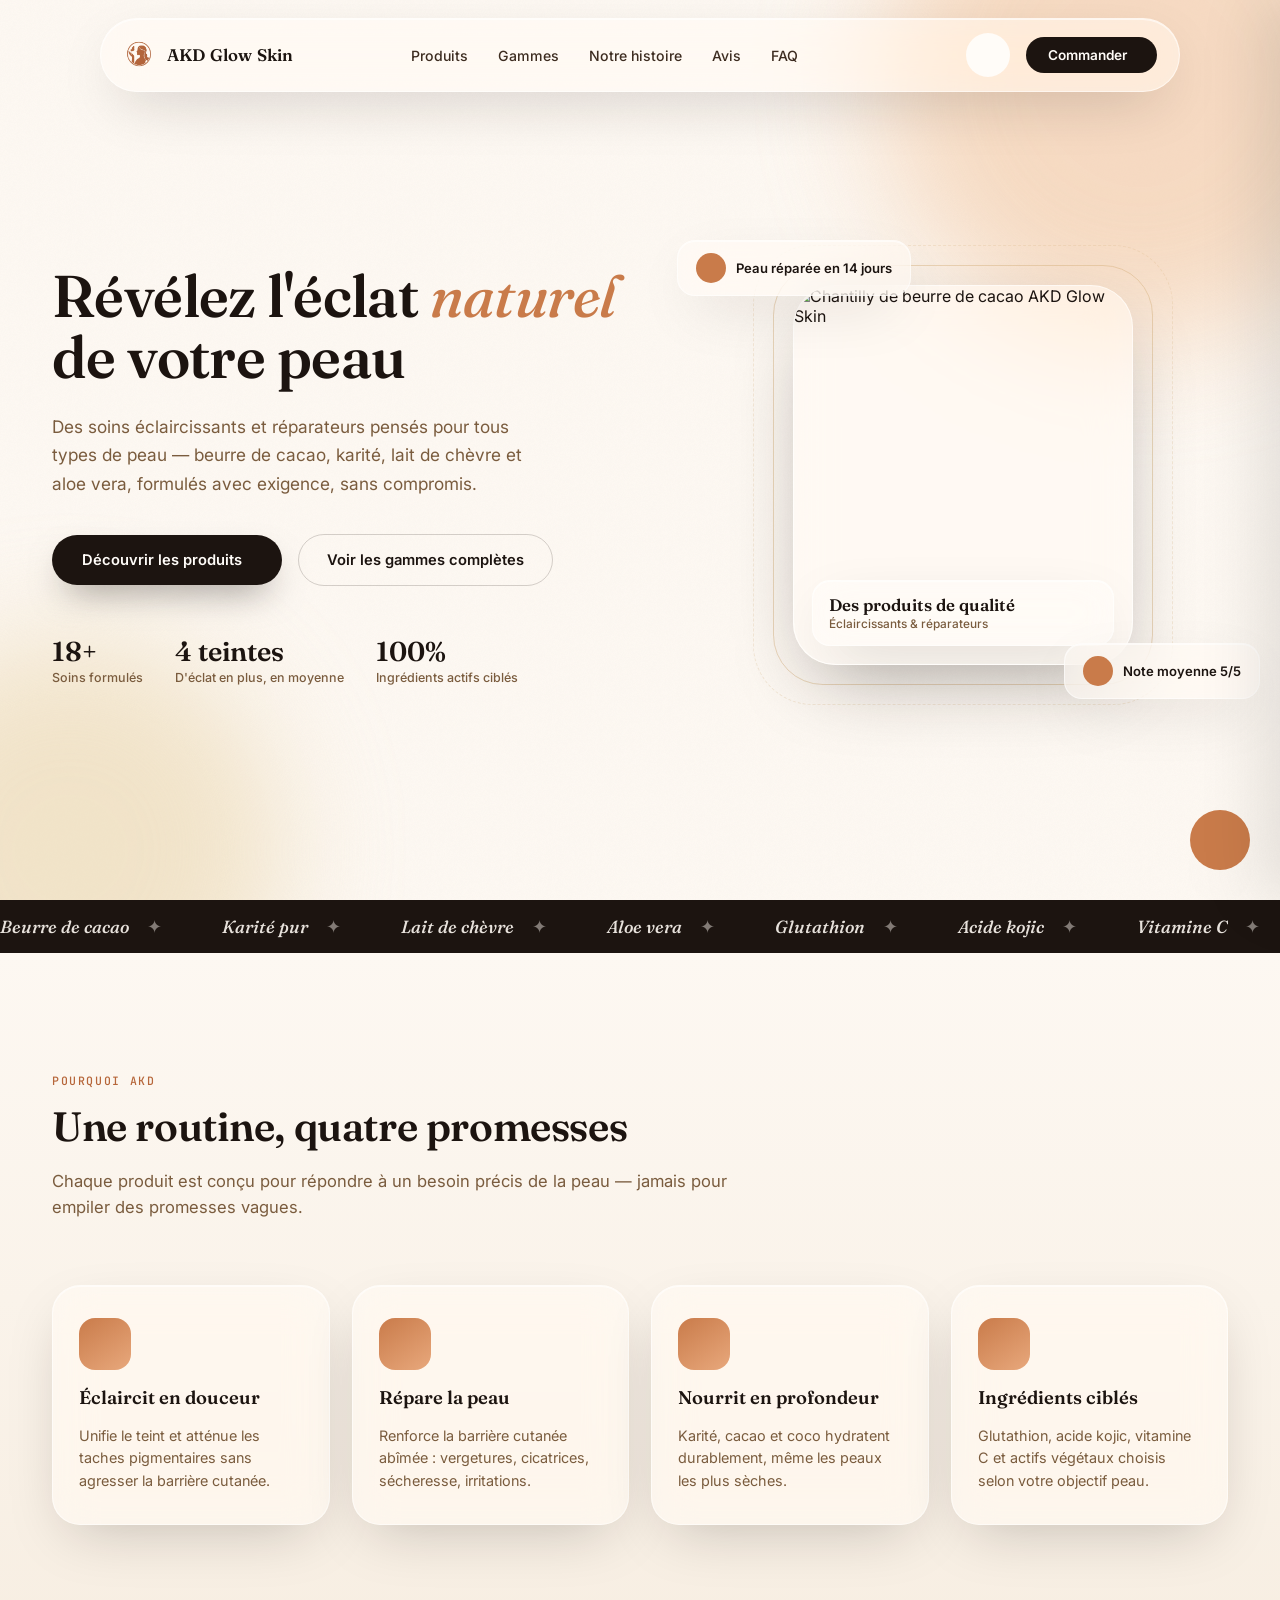
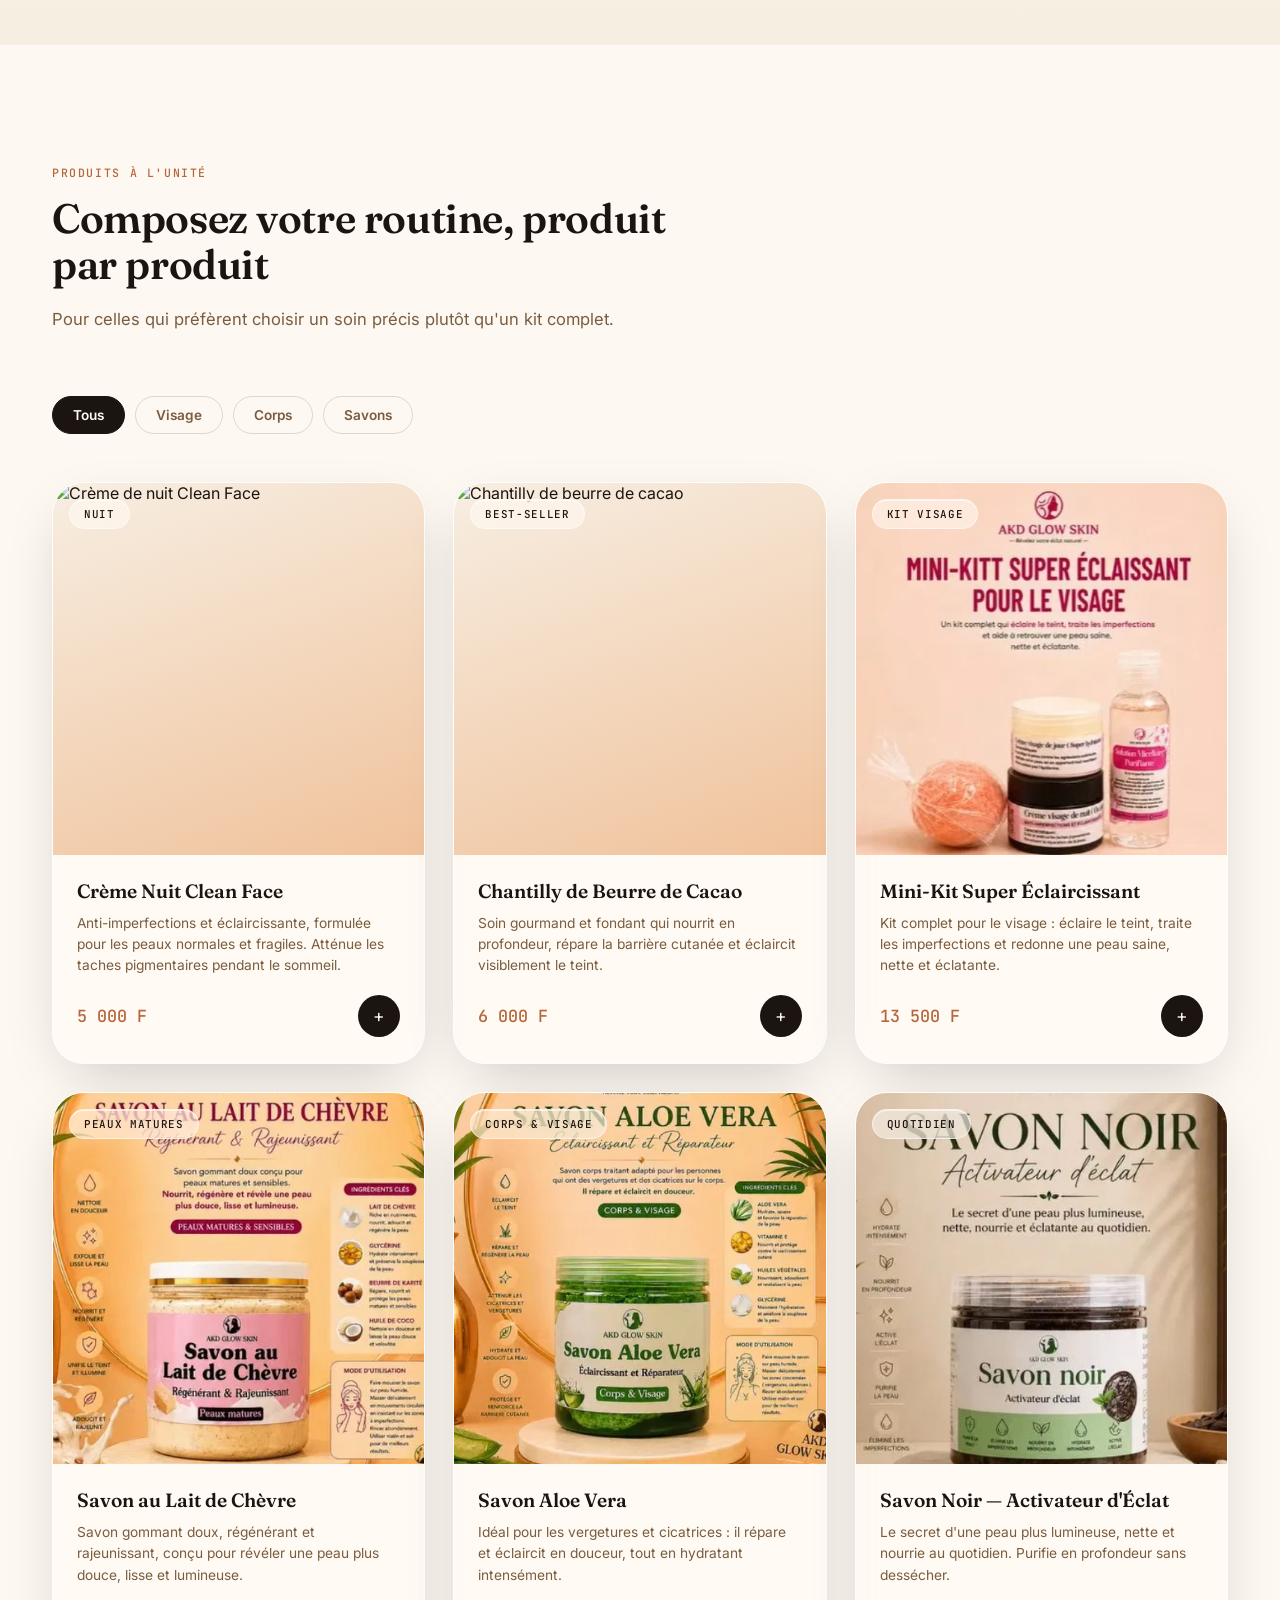
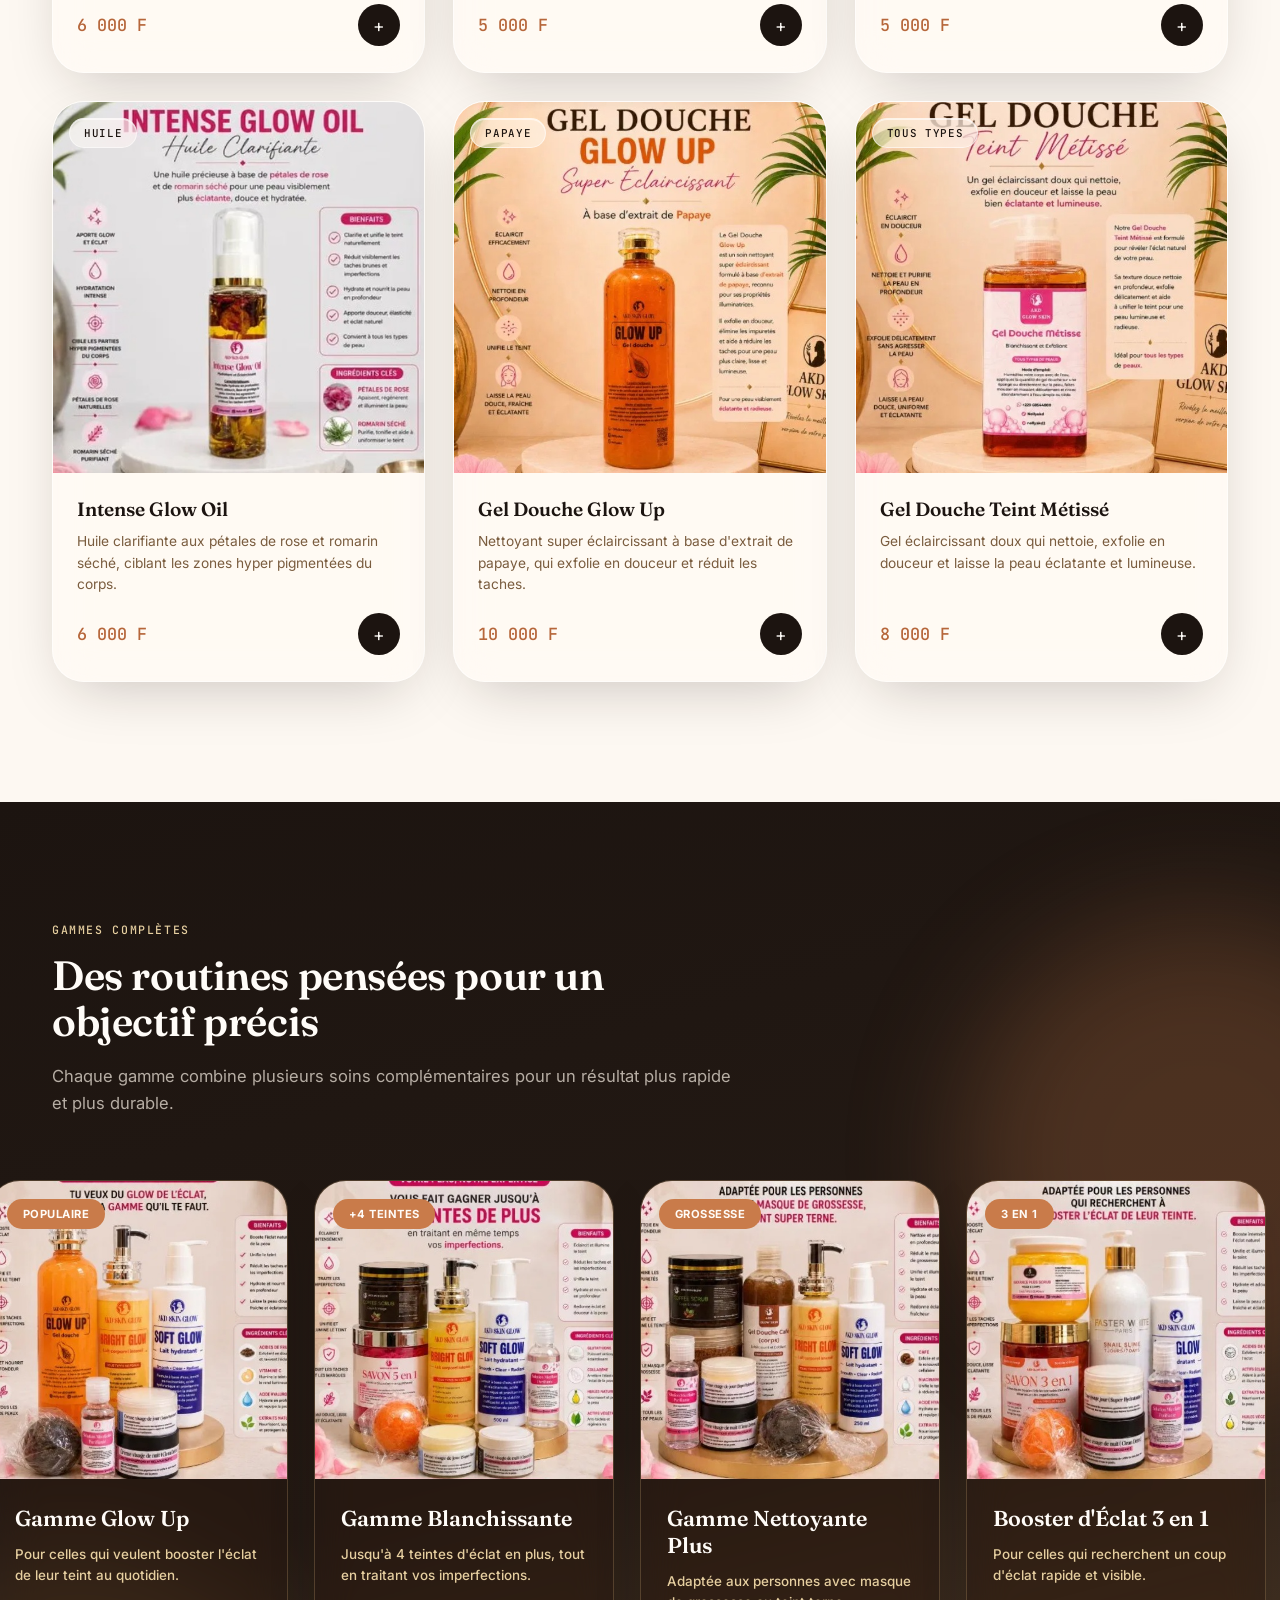
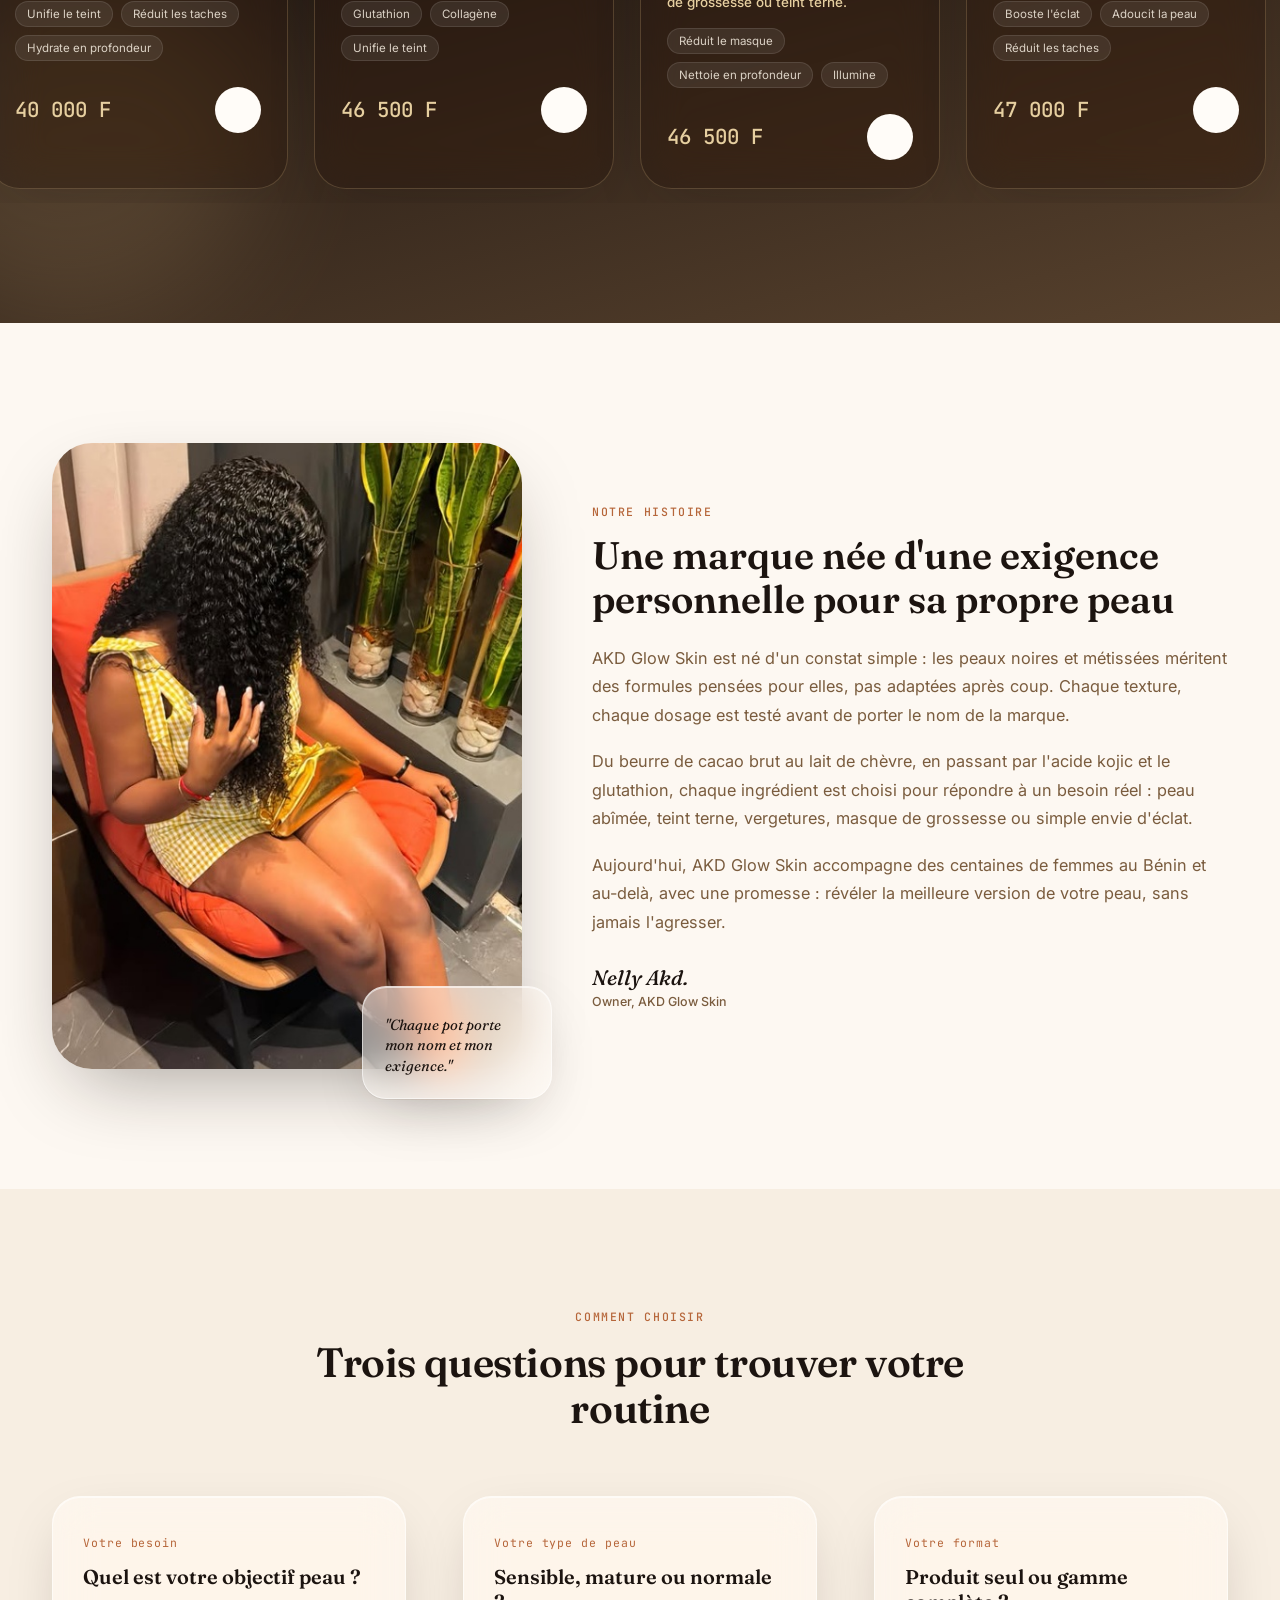
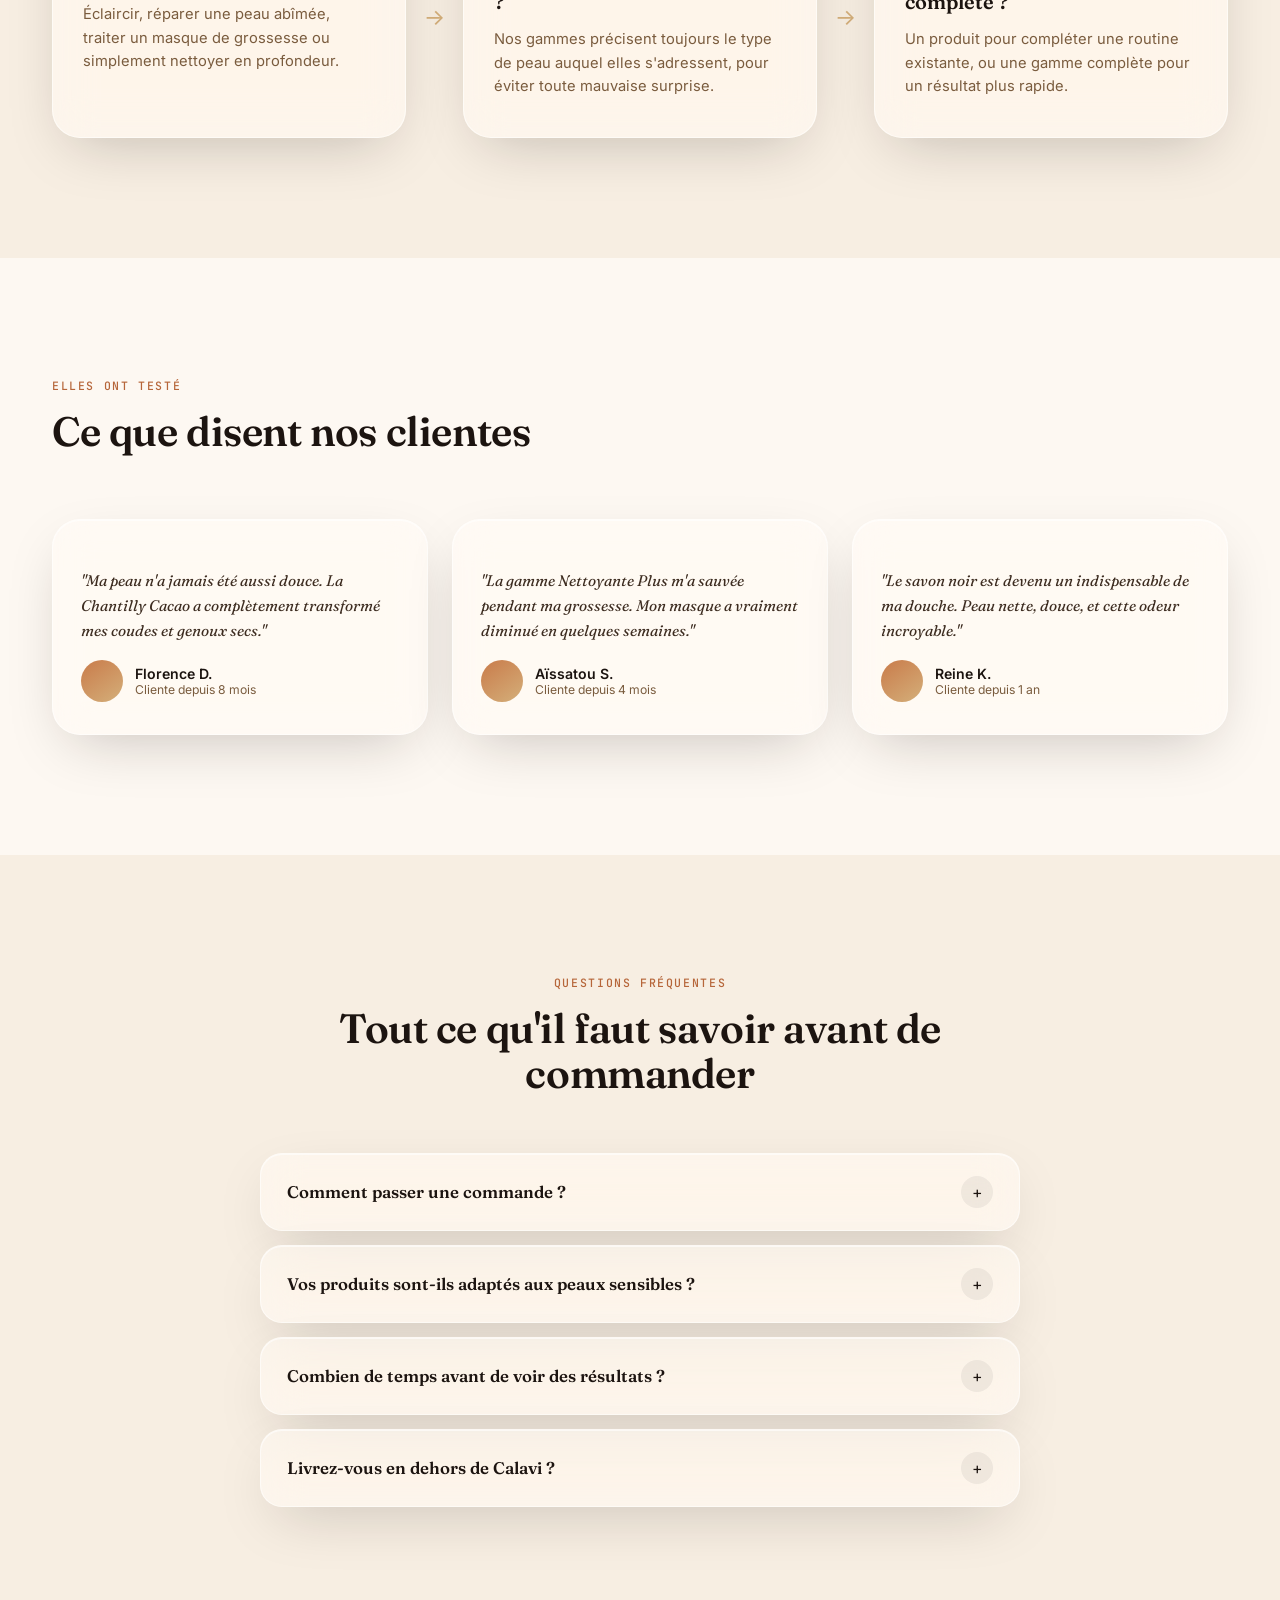
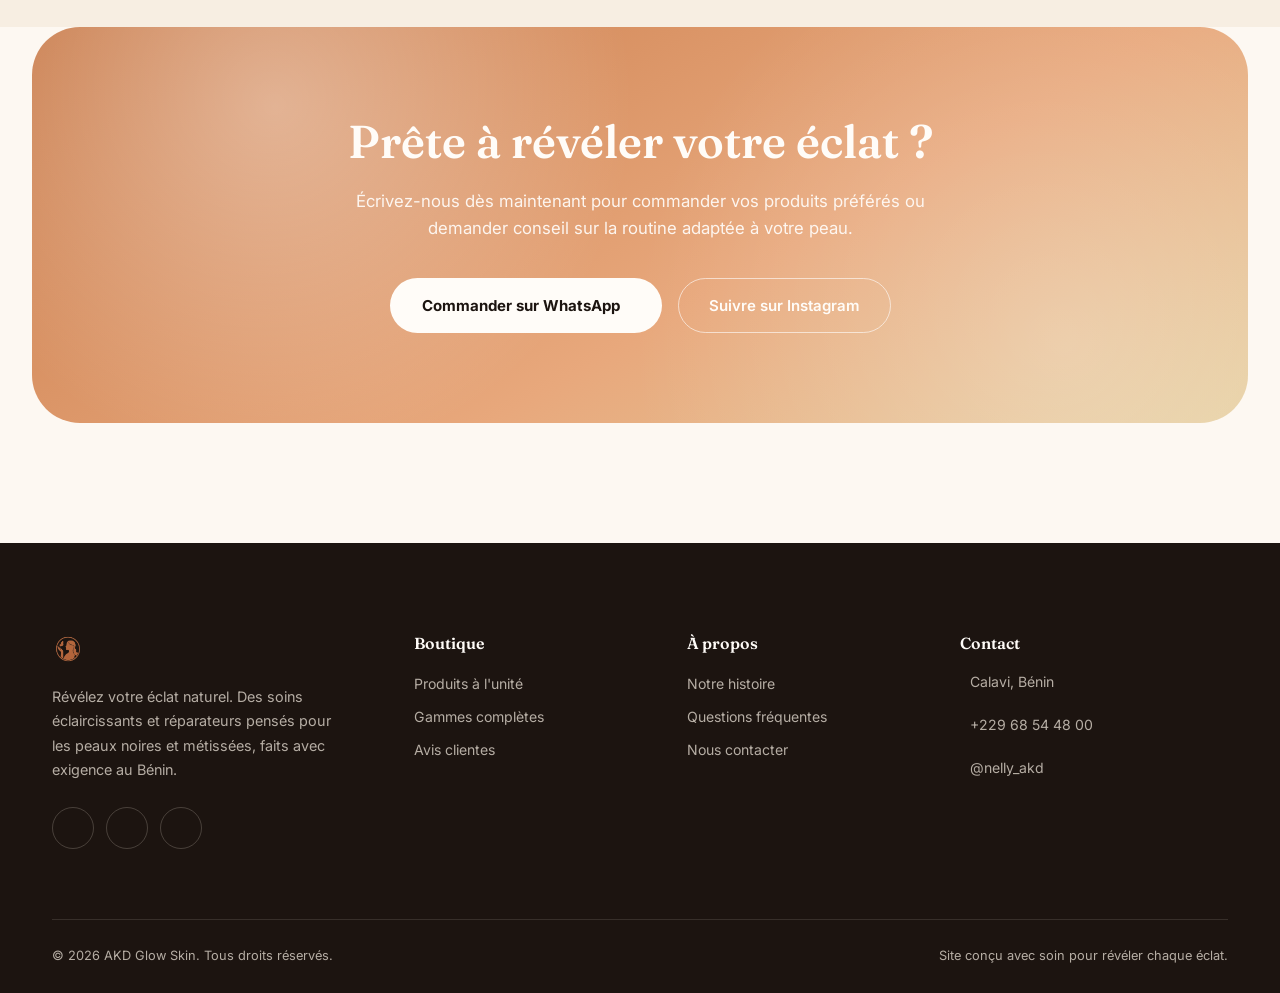
==== commit 8320d297: "Update fmt.Println message from 'Hello' to 'Goodbye'" ====
--- a/index.html
+++ b/index.html
@@ -55,7 +55,6 @@
   <div class="blob blob-2"></div>
   <div class="wrap hero-grid">
     <div class="hero-text">
-      <span class="hero-eyebrow glass"><span class="dot"></span> Made in Bénin</span>
       <h1>Révélez l'éclat <em>naturel</em><br> de votre peau</h1>
       <p class="hero-sub">Des soins éclaircissants et réparateurs pensés pour tous types de peau — beurre de cacao, karité, lait de chèvre et aloe vera, formulés avec exigence, sans compromis.</p>
       <div class="hero-actions">
